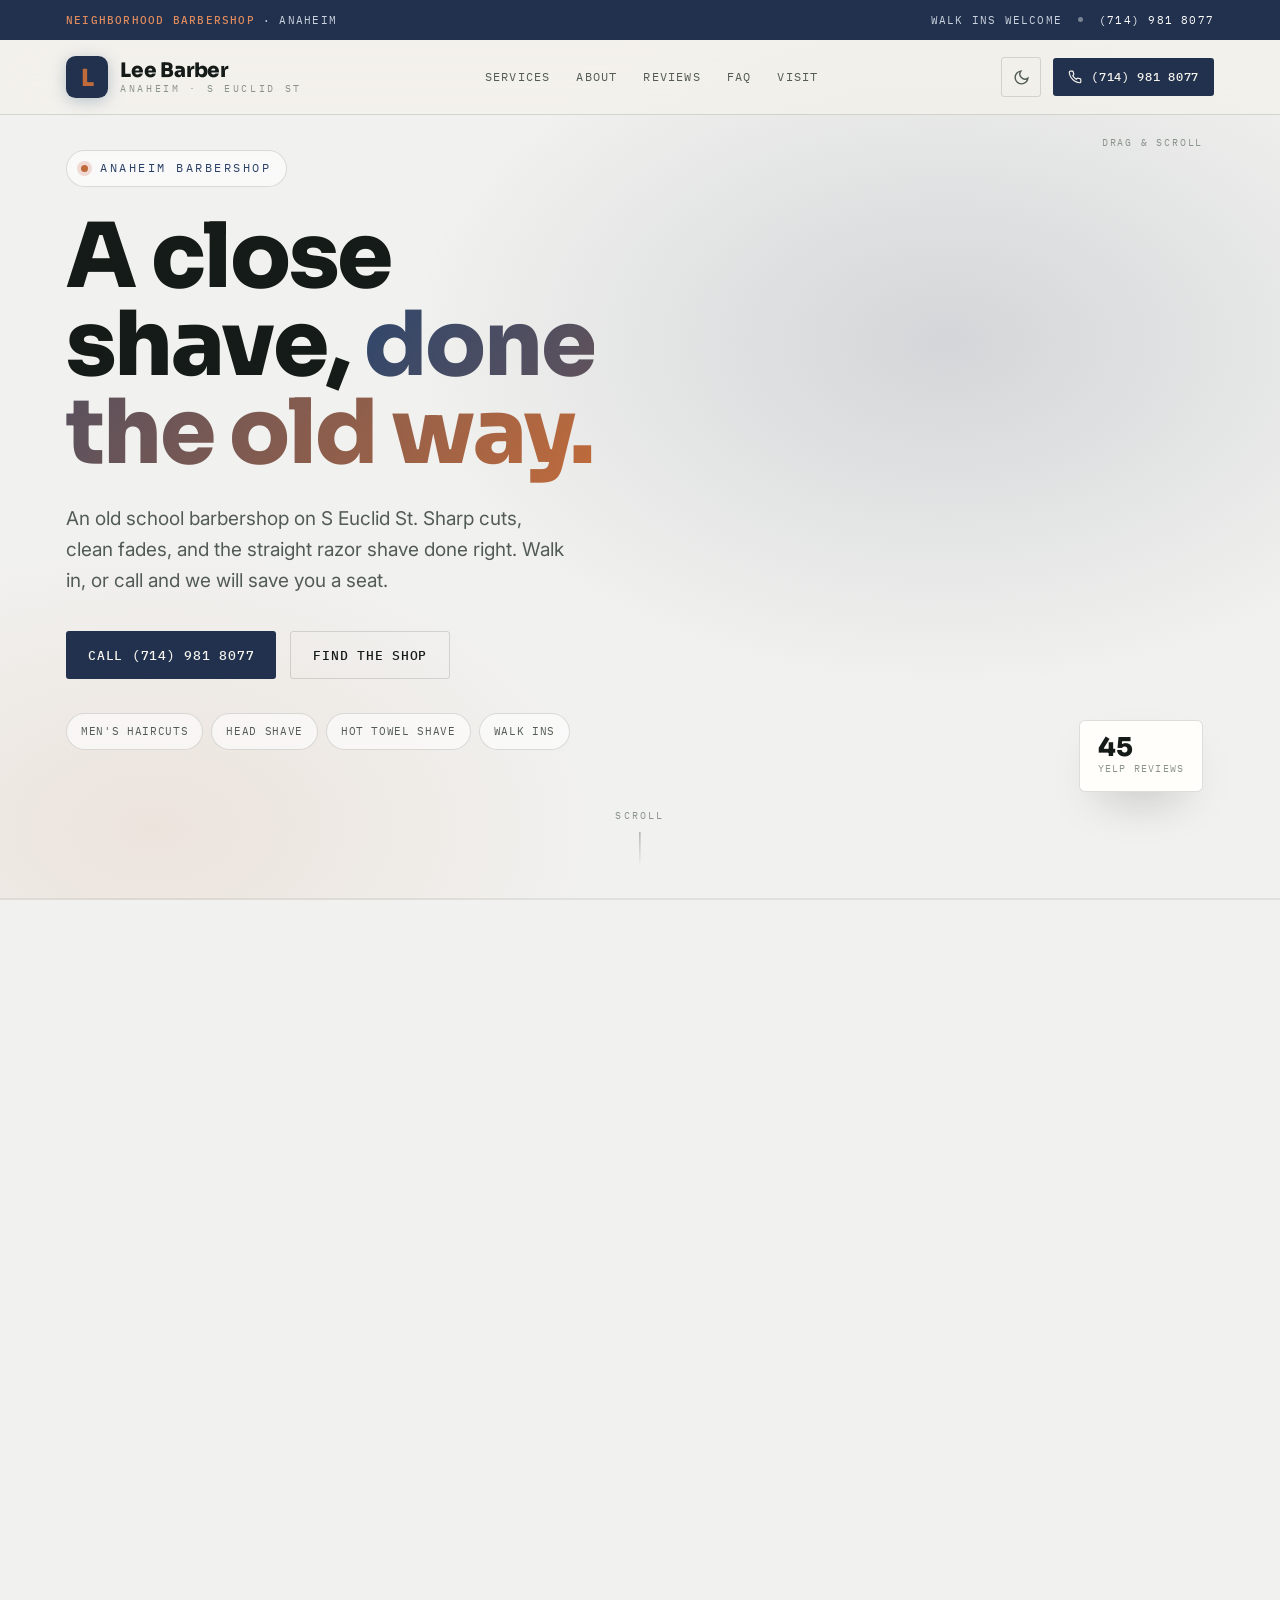
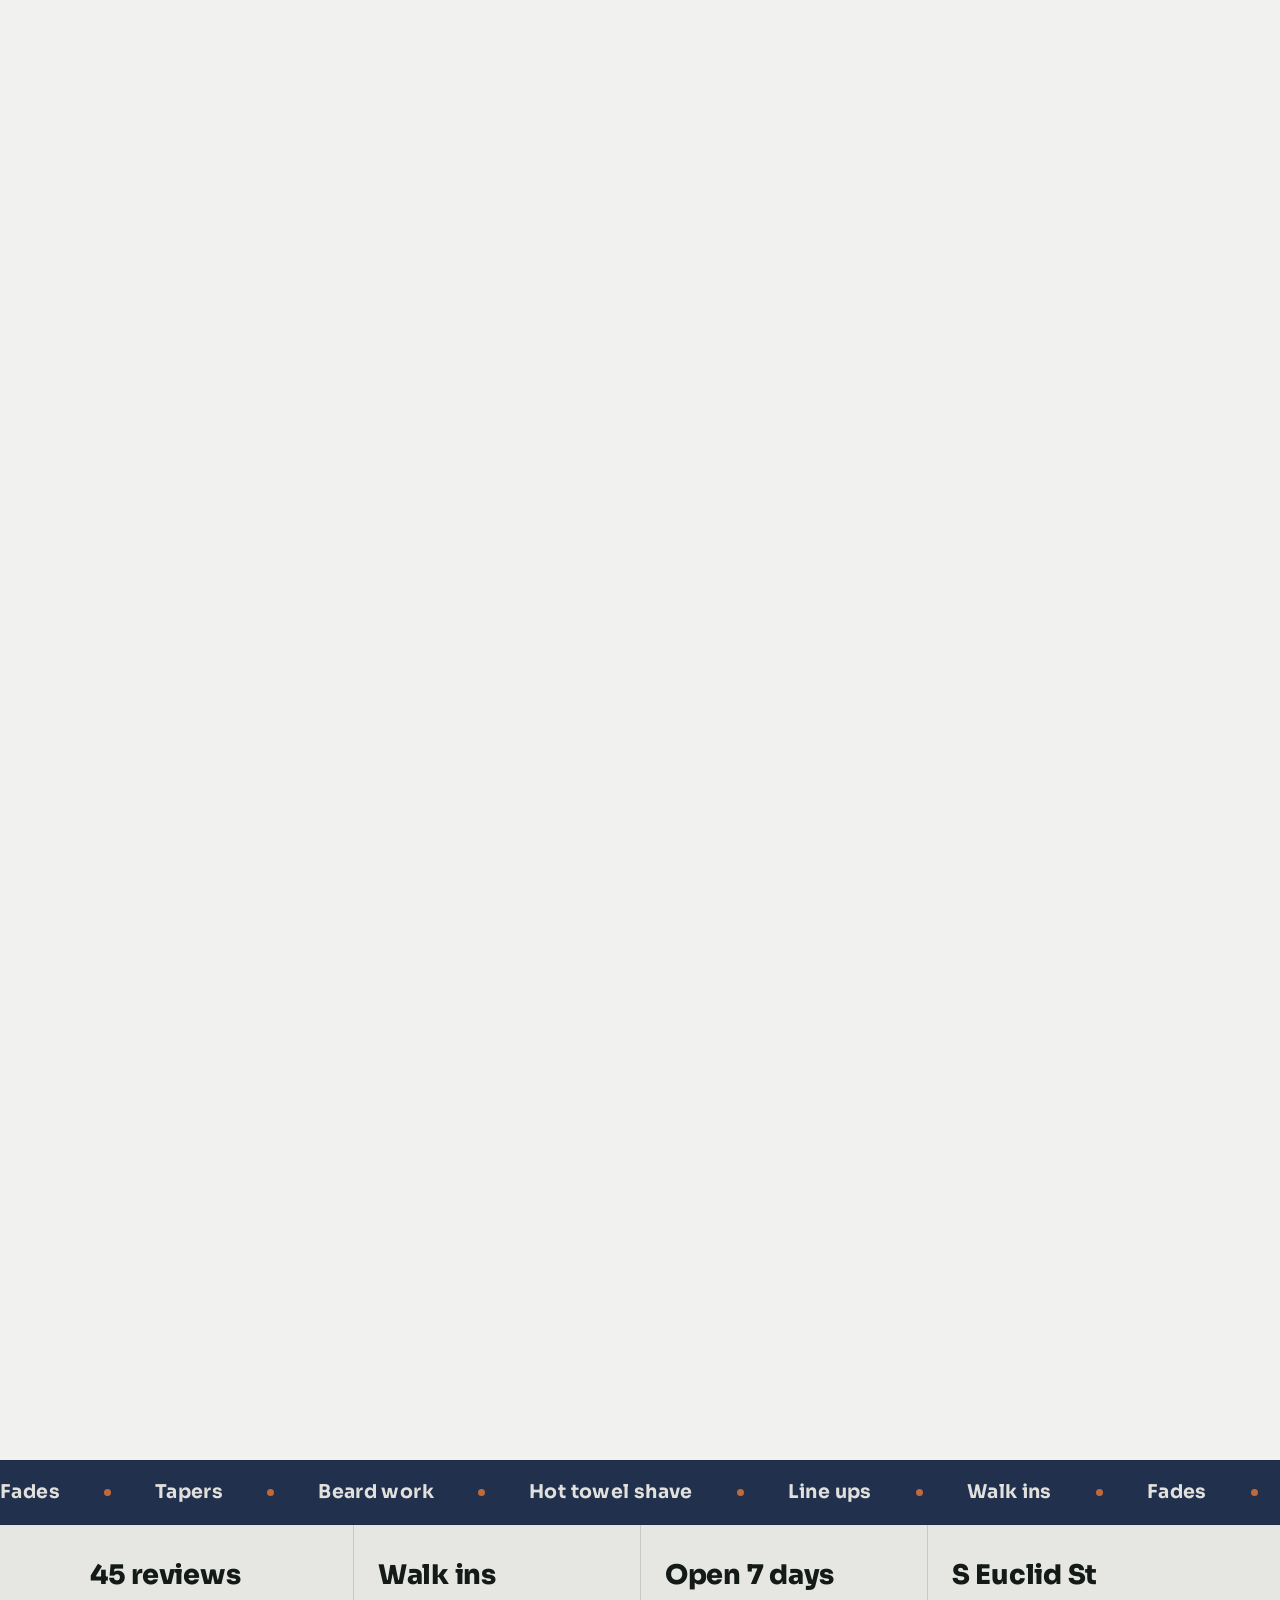
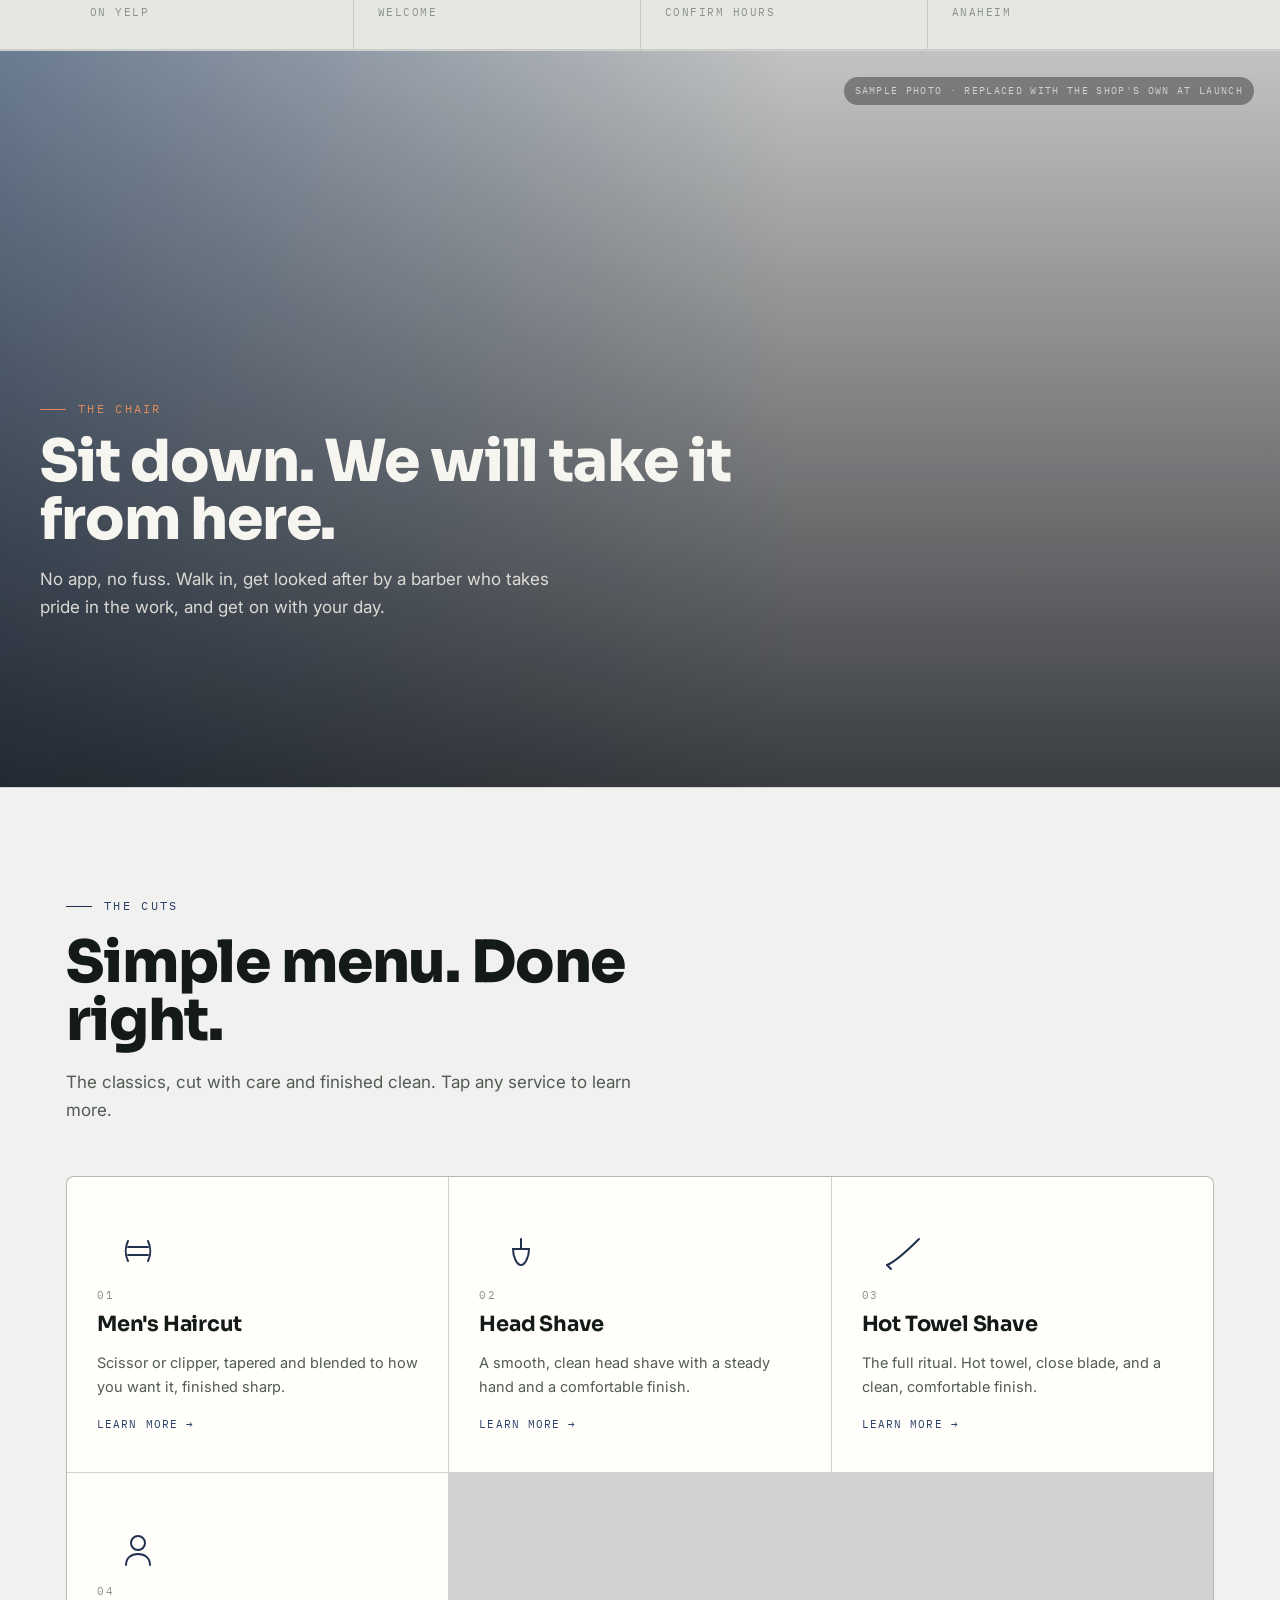
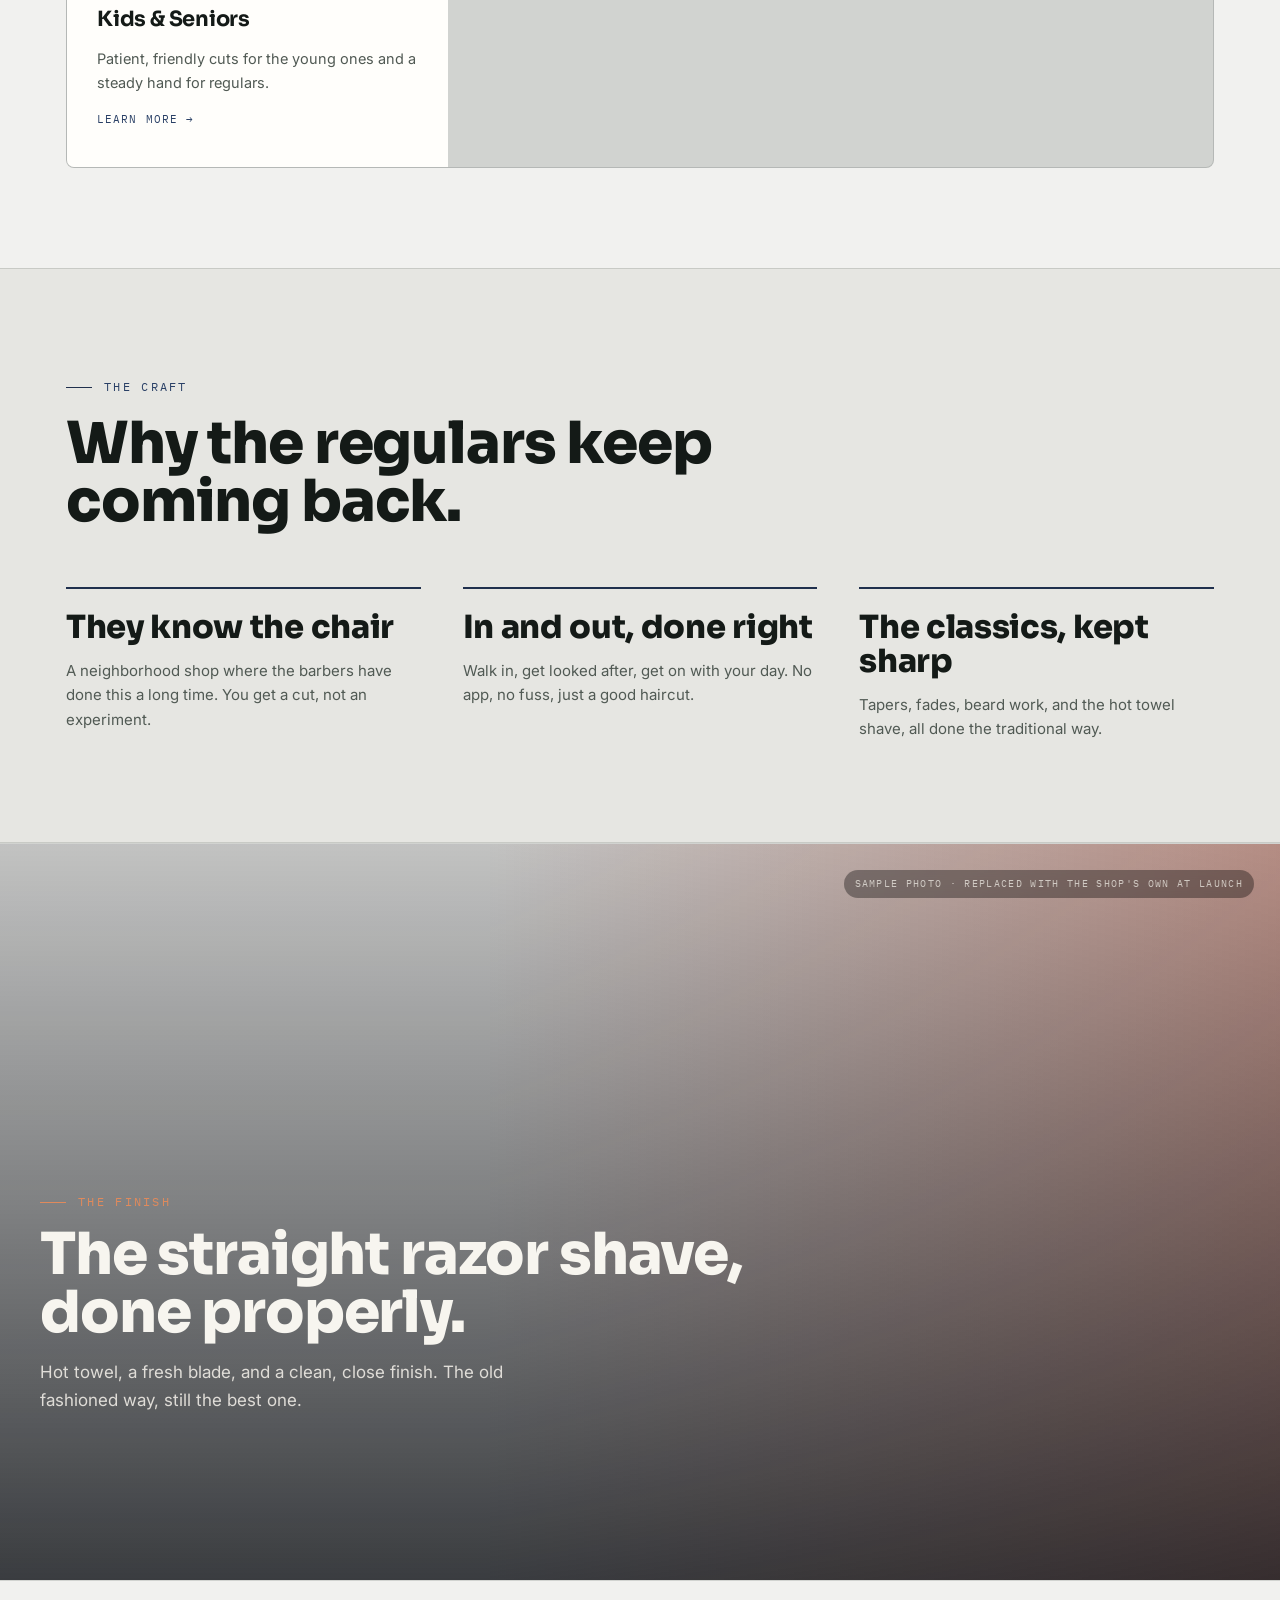
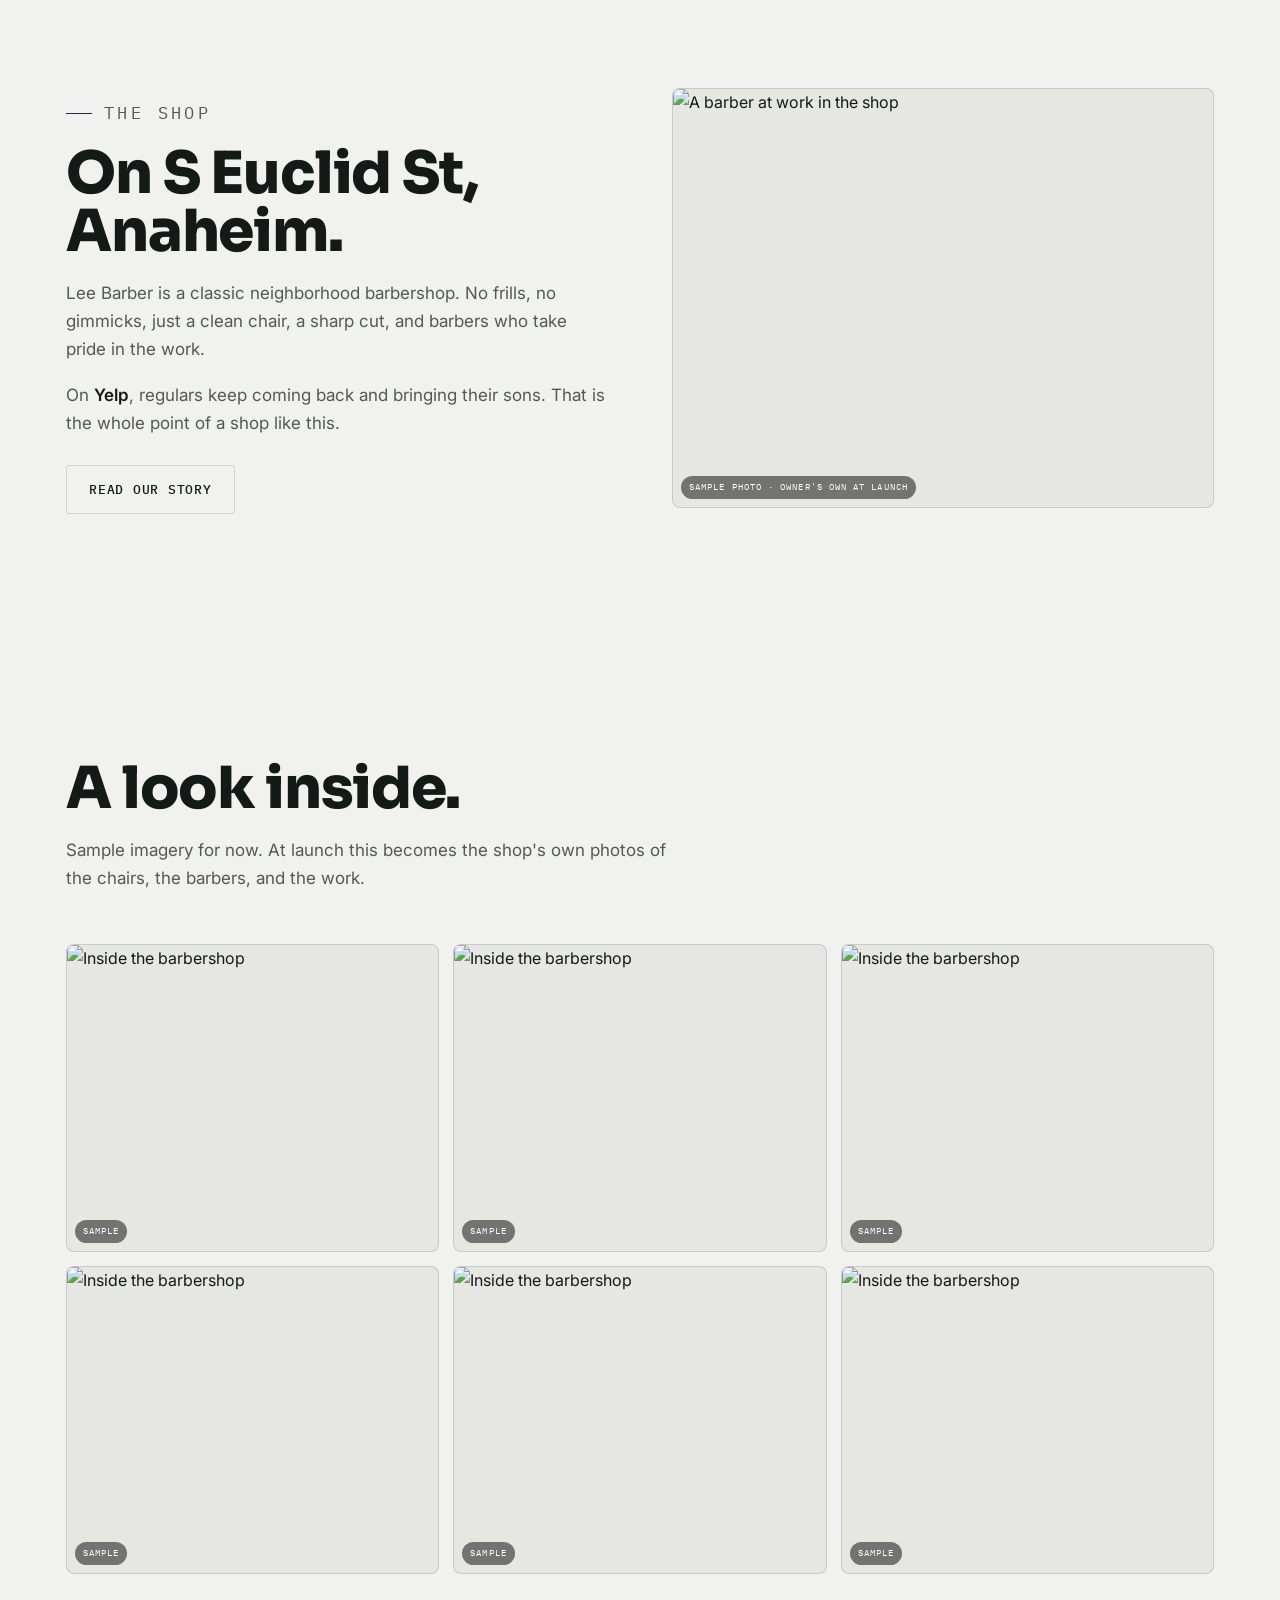
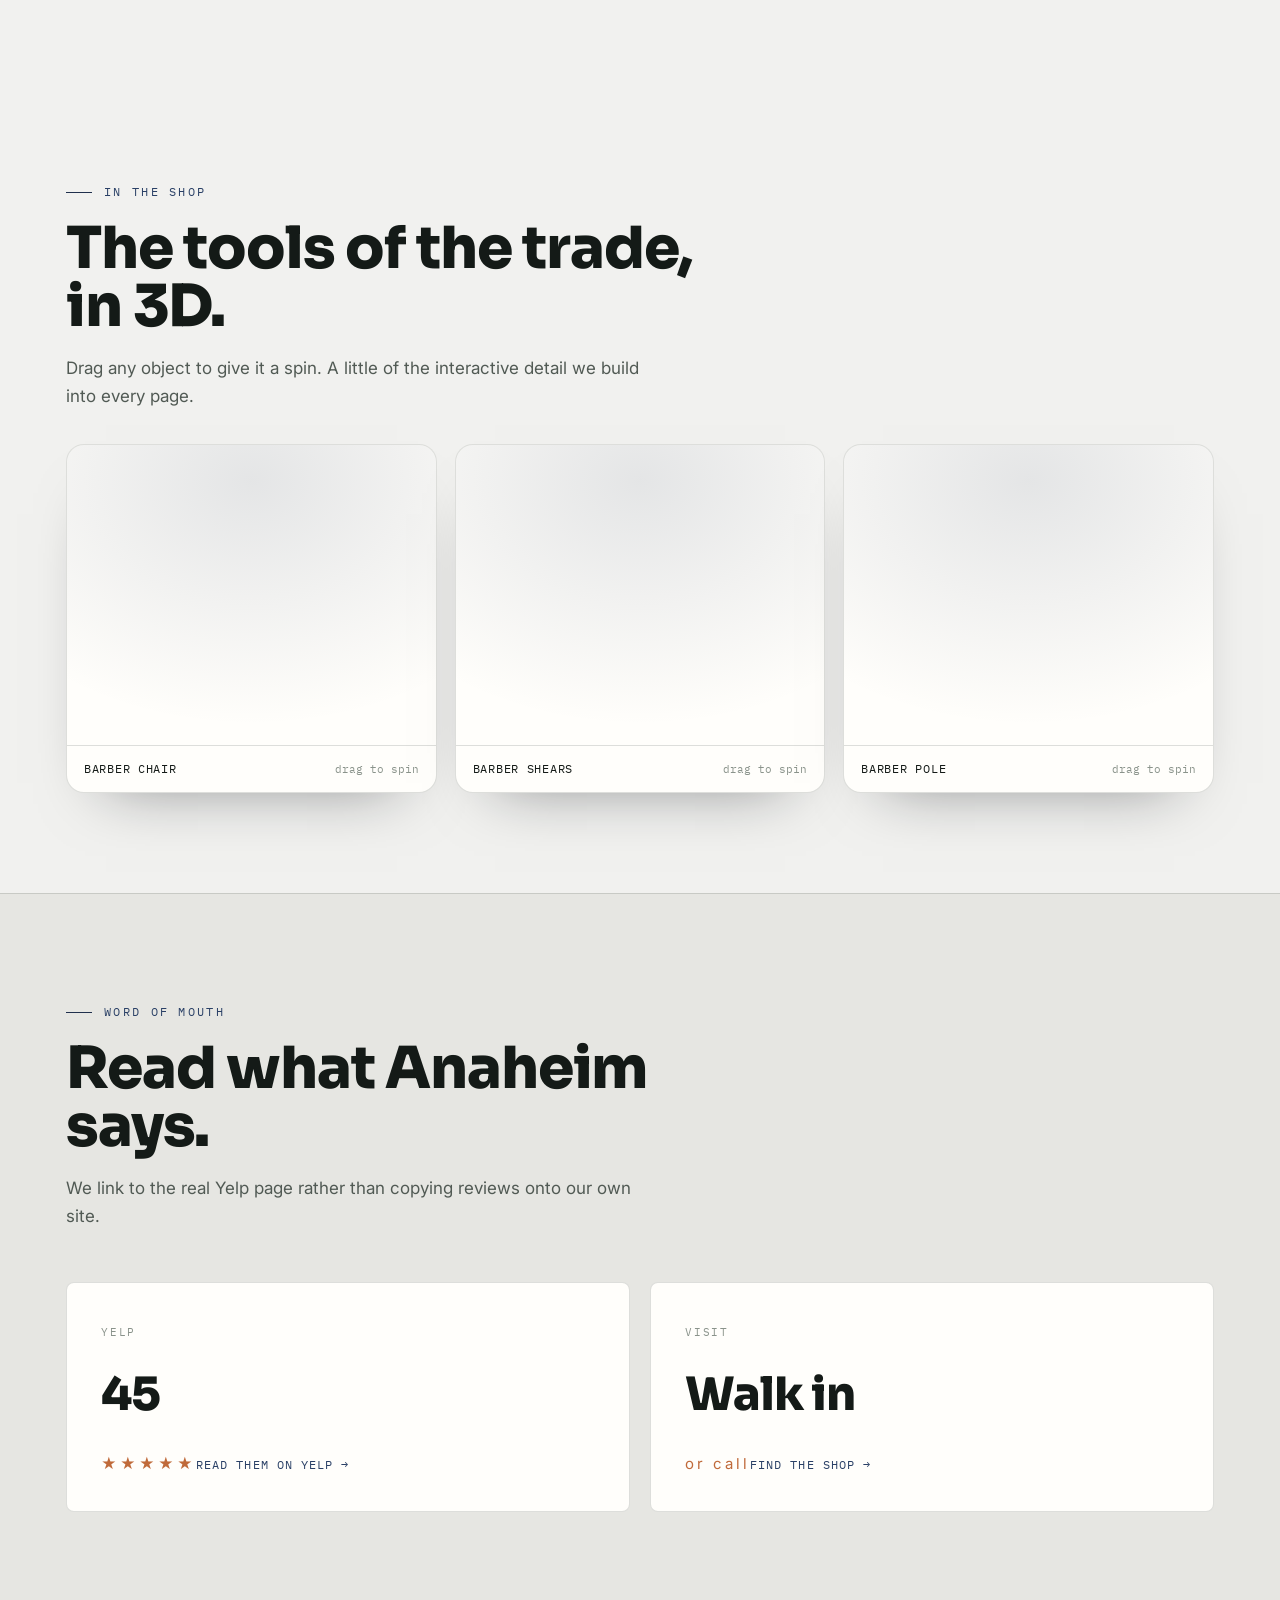
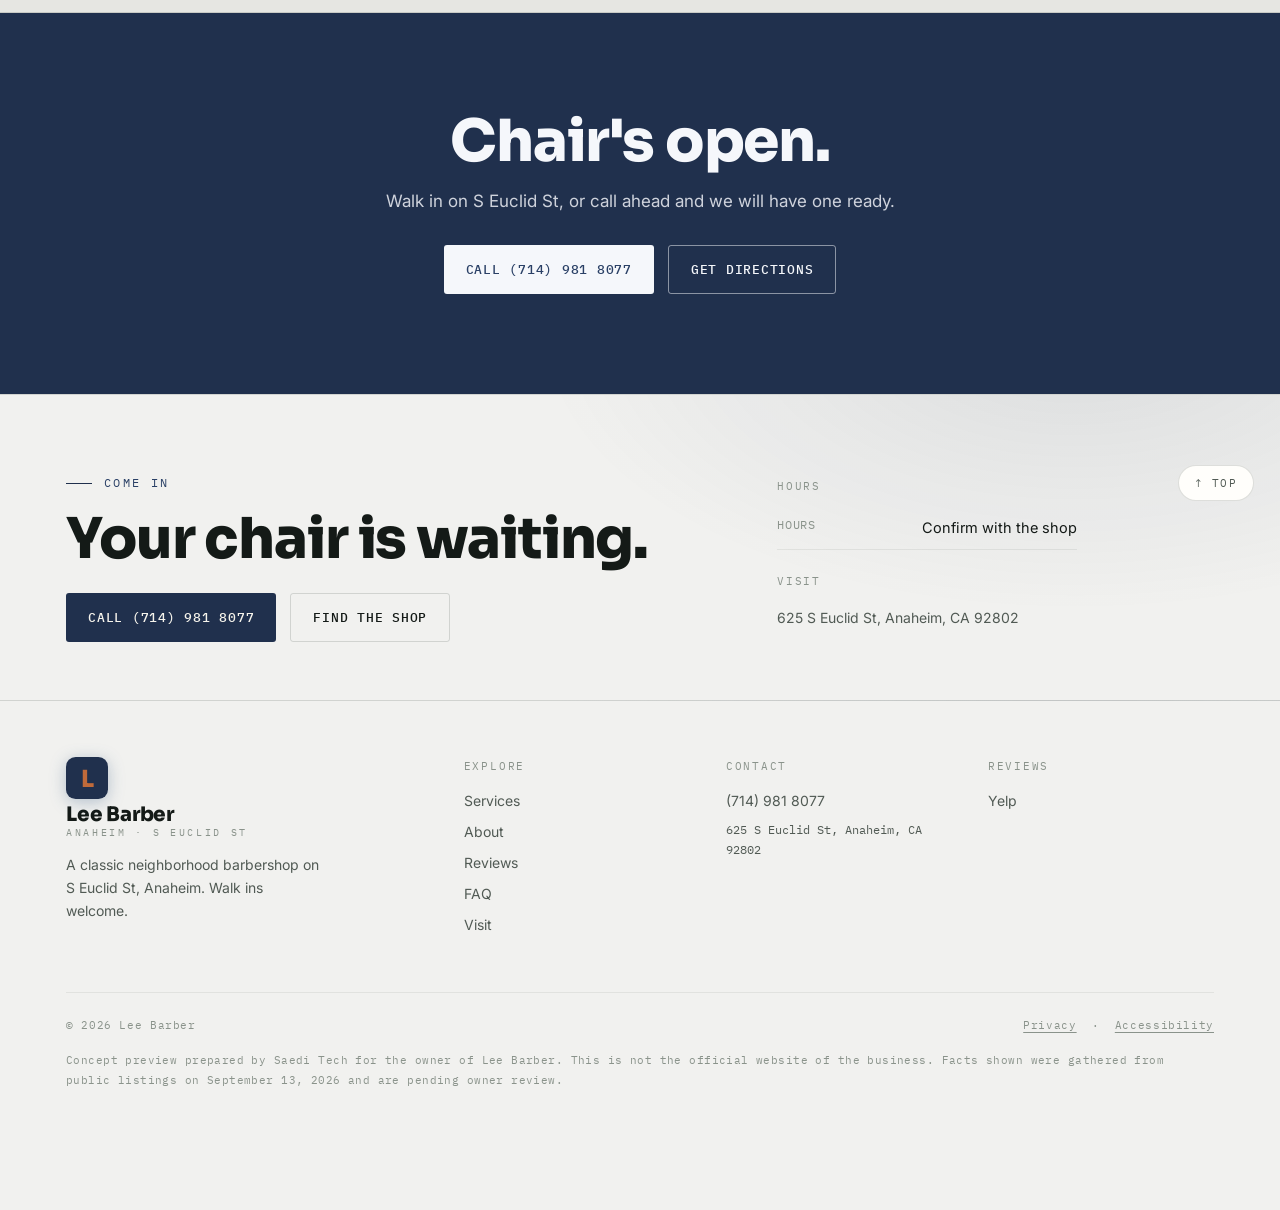
==== index.html @ e685b166 "Lee Barber concept preview (razor hero + 3D showcase) Co-Authored-By: Claude Opus 4.8 <noreply@anthr" ====
<!doctype html>
<html lang="en">
<head>
<meta charset="utf-8" />
<meta name="viewport" content="width=device-width, initial-scale=1" />
<meta name="robots" content="noindex, nofollow" />
<title>Lee Barber · Anaheim Barbershop</title>
<meta name="description" content="Lee Barber on S Euclid St, Anaheim. Men's cuts, clean fades, and straight razor shaves. Walk in or call (714) 981 8077." />
<meta property="og:title" content="Lee Barber · Anaheim Barbershop" /><meta property="og:type" content="website" />
<link rel="icon" href="data:image/svg+xml,%3Csvg xmlns='http://www.w3.org/2000/svg' viewBox='0 0 32 32'%3E%3Ccircle cx='16' cy='16' r='15' fill='%239e2b25'/%3E%3Crect x='13' y='6' width='6' height='20' rx='3' fill='%23f3ede1'/%3E%3Cpath d='M13 9l6 4M13 15l6 4M13 21l6 4' stroke='%23a9812f' stroke-width='2'/%3E%3C/svg%3E">
<link rel="preconnect" href="https://fonts.googleapis.com"><link rel="preconnect" href="https://fonts.gstatic.com" crossorigin>
<link href="https://fonts.googleapis.com/css2?family=Sora:wght@600;700;800&family=Inter:wght@400;500;600&family=IBM+Plex+Mono:wght@400;500&display=swap" rel="stylesheet">
<link rel="stylesheet" href="assets/site.css">
<script type="importmap">{ "imports": { "three": "https://unpkg.com/three@0.160.0/build/three.module.js", "three/": "https://unpkg.com/three@0.160.0/" } }</script>

</head>
<body>
<a class="skip" href="#main">Skip to content</a>
<header class="sitehead" id="sitehead"><div class="topbar"><div class="wrap tbin"><span class="tb-l"><b>Neighborhood barbershop</b> · Anaheim</span><span class="tb-r"><span>Walk ins welcome</span><span class="dot2"></span><a href="tel:+17149818077">(714) 981 8077</a></span></div></div>
<nav class="top" aria-label="Main">
  <div class="wrap navin">
    <a class="logo" href="index.html" aria-label="Lee Barber, home"><svg class="emblem" viewBox="0 0 48 48" aria-hidden="true"><rect width="48" height="48" rx="11" fill="var(--indigo)"/><text x="24" y="34" font-size="27" text-anchor="middle" fill="var(--shu)" font-family="Sora,sans-serif" font-weight="800">L</text></svg><span class="wm"><span class="n">Lee Barber</span><span class="s">Anaheim · S Euclid St</span></span></a>
    <div class="navlinks"><a href="services.html">Services</a><a href="about.html">About</a><a href="reviews.html">Reviews</a><a href="faq.html">FAQ</a><a href="visit.html">Visit</a></div>
    <div class="navright">
      <button class="tgl" id="themeTgl" aria-label="Switch between day and night theme" aria-pressed="false"><svg id="icMoon" viewBox="0 0 24 24" fill="none" stroke="currentColor" stroke-width="2" stroke-linecap="round"><path d="M21 12.8A9 9 0 1 1 11.2 3a7 7 0 0 0 9.8 9.8z"/></svg><svg id="icSun" viewBox="0 0 24 24" fill="none" stroke="currentColor" stroke-width="2" stroke-linecap="round" style="display:none"><circle cx="12" cy="12" r="4"/><path d="M12 2v2M12 20v2M4.9 4.9l1.4 1.4M17.7 17.7l1.4 1.4M2 12h2M20 12h2M4.9 19.1l1.4-1.4M17.7 6.3l1.4-1.4"/></svg></button>
      <a class="btn btn-fill btn-sm" href="tel:+17149818077"><svg width="14" height="14" viewBox="0 0 24 24" fill="none" stroke="currentColor" stroke-width="2" stroke-linecap="round" aria-hidden="true"><path d="M22 16.9v3a2 2 0 0 1-2.2 2 19.8 19.8 0 0 1-8.6-3 19.5 19.5 0 0 1-6-6 19.8 19.8 0 0 1-3-8.7A2 2 0 0 1 4.1 2h3a2 2 0 0 1 2 1.7c.13 1 .36 1.9.7 2.8a2 2 0 0 1-.45 2.1L8.1 9.9a16 16 0 0 0 6 6l1.3-1.3a2 2 0 0 1 2.1-.45c.9.34 1.8.57 2.8.7A2 2 0 0 1 22 16.9z"/></svg><span class="lbl">(714) 981 8077</span></a>
      <button class="burger" id="burger" aria-label="Open menu"><svg viewBox="0 0 24 24" fill="none" stroke="currentColor" stroke-width="2" stroke-linecap="round"><path d="M3 6h18M3 12h18M3 18h18"/></svg></button>
    </div>
  </div>
</nav>
</header>
<div class="mmenu" id="mmenu" aria-label="Menu">
  <button class="mclose" id="mclose" aria-label="Close menu">✕</button>
  <a href="services.html">Services</a><a href="about.html">About</a><a href="reviews.html">Reviews</a><a href="faq.html">FAQ</a><a href="visit.html">Visit</a><a href="tel:+17149818077">Call the shop</a>
</div>
<header class="hero scroll3d" id="top">
  <div class="sticky">
    <div class="hero-bg" aria-hidden="true"></div>
    <canvas id="gl" aria-hidden="true"></canvas>
    <div class="hero-fb" aria-hidden="true"></div>
    <div class="wrap herogrid">
      <div class="hero-copy" id="stageA">
        <span class="tag"><span class="dot"></span> Anaheim Barbershop</span>
        <h1>A close shave, <span class="in">done the old way.</span></h1>
        <p class="lede">An old school barbershop on S Euclid St. Sharp cuts, clean fades, and the straight razor shave done right. Walk in, or call and we will save you a seat.</p>
        <div class="cta"><a class="btn btn-fill" href="tel:+17149818077">Call (714) 981 8077</a><a class="btn btn-line" href="visit.html">Find the shop</a></div>
        <div class="chips" aria-label="What we do"><span class="chip">Men's haircuts</span><span class="chip">Head shave</span><span class="chip">Hot towel shave</span><span class="chip">Walk ins</span></div>
      </div>
      <div class="callouts" id="stageB" aria-hidden="true">
        <h3>The chair, start to finish.</h3>
        <div class="callout"><span class="cn">01</span><span class="cx"><b>Consult</b><span>We talk about what you want first.</span></span></div>
        <div class="callout"><span class="cn">02</span><span class="cx"><b>Cut</b><span>Scissor or clipper, blended clean.</span></span></div>
        <div class="callout"><span class="cn">03</span><span class="cx"><b>Line up</b><span>Edges and beard shaped sharp.</span></span></div>
        <div class="callout"><span class="cn">04</span><span class="cx"><b>Finish</b><span>Hot towel, and out the door looking right.</span></span></div>
      </div>
    </div>
    <div class="badge3d" id="badge3d"><div><div class="rt">45</div><div class="rl">Yelp reviews</div></div></div>
    <span class="grab" aria-hidden="true">Drag &amp; scroll</span>
    <div class="cue" aria-hidden="true">Scroll<span class="bar"></span></div>
    <div class="hprog" aria-hidden="true"><i id="hprog"></i></div>
  </div>
</header>
<div class="marquee" aria-hidden="true"><div class="mrow"><span>Fades<span class="d"></span>Tapers<span class="d"></span>Beard work<span class="d"></span>Hot towel shave<span class="d"></span>Line ups<span class="d"></span>Walk ins<span class="d"></span></span><span>Fades<span class="d"></span>Tapers<span class="d"></span>Beard work<span class="d"></span>Hot towel shave<span class="d"></span>Line ups<span class="d"></span>Walk ins<span class="d"></span></span></div></div>
<div class="strip" role="region" aria-label="Shop facts">
  <div class="wrap stripin">
    <div class="stat"><a href="https://www.yelp.com/biz/lee-barber-anaheim" target="_blank" rel="noopener"><div class="v">45 reviews</div><div class="l">on Yelp</div></a></div>
    <div class="stat"><div class="v">Walk ins</div><div class="l">welcome</div></div>
    <div class="stat"><div class="v">Open 7 days</div><div class="l">confirm hours</div></div>
    <div class="stat"><div class="v">S Euclid St</div><div class="l">Anaheim</div></div>
  </div>
</div>
<main id="main">
<section class="photoband" aria-label="The chair">
  <div class="pbimg" data-parallax="0.12" style="background-image:url('https://images.unsplash.com/photo-1593702295094-aea22597af65?w=1800&q=74&auto=format&fit=crop')"></div>
  <span class="sampletag">Sample photo · replaced with the shop's own at launch</span>
  <div class="wrap pbin"><p class="pbk up">The chair</p><h2 class="up">Sit down. We will take it from here.</h2><p class="up">No app, no fuss. Walk in, get looked after by a barber who takes pride in the work, and get on with your day.</p></div>
</section>
<section id="services">
  <div class="wrap">
    <p class="kick up">The Cuts</p>
    <h2 class="up">Simple menu. Done right.</h2>
    <p class="sub up">The classics, cut with care and finished clean. Tap any service to learn more.</p>
    <div class="svcgrid">
      <a class="svc up" href="services.html#haircut"><span class="no">01</span><svg class="ic" viewBox="0 0 48 48" fill="none" stroke="currentColor" stroke-width="2" stroke-linecap="round" aria-hidden="true"><path d="M14 10c-3 6-3 14 0 20M34 10c3 6 3 14 0 20"/><path d="M14 16h20M14 24h20"/></svg><h3>Men's Haircut</h3><p>Scissor or clipper, tapered and blended to how you want it, finished sharp.</p><span class="more">Learn more →</span></a><a class="svc up" href="services.html#headshave"><span class="no">02</span><svg class="ic" viewBox="0 0 48 48" fill="none" stroke="currentColor" stroke-width="2" stroke-linecap="round" aria-hidden="true"><path d="M24 8v10M16 18h16c0 8-4 16-8 16s-8-8-8-16z"/></svg><h3>Head Shave</h3><p>A smooth, clean head shave with a steady hand and a comfortable finish.</p><span class="more">Learn more →</span></a><a class="svc up" href="services.html#shave"><span class="no">03</span><svg class="ic" viewBox="0 0 48 48" fill="none" stroke="currentColor" stroke-width="2" stroke-linecap="round" aria-hidden="true"><path d="M8 34c10-4 22-16 32-26"/><path d="M8 34l4 4"/></svg><h3>Hot Towel Shave</h3><p>The full ritual. Hot towel, close blade, and a clean, comfortable finish.</p><span class="more">Learn more →</span></a><a class="svc up" href="services.html#kids"><span class="no">04</span><svg class="ic" viewBox="0 0 48 48" fill="none" stroke="currentColor" stroke-width="2" stroke-linecap="round" aria-hidden="true"><circle cx="24" cy="16" r="7"/><path d="M12 38c0-7 5-11 12-11s12 4 12 11"/></svg><h3>Kids &amp; Seniors</h3><p>Patient, friendly cuts for the young ones and a steady hand for regulars.</p><span class="more">Learn more →</span></a>
    </div>
  </div>
</section>
<section id="why">
  <div class="wrap">
    <p class="kick up">The Craft</p>
    <h2 class="up">Why the regulars keep coming back.</h2>
    <div class="whygrid">
      <div class="why up"><div class="big">They know the chair</div><p>A neighborhood shop where the barbers have done this a long time. You get a cut, not an experiment.</p></div>
      <div class="why up"><div class="big">In and out, done right</div><p>Walk in, get looked after, get on with your day. No app, no fuss, just a good haircut.</p></div>
      <div class="why up"><div class="big">The classics, kept sharp</div><p>Tapers, fades, beard work, and the hot towel shave, all done the traditional way.</p></div>
    </div>
  </div>
</section>
<section class="photoband right" aria-label="Hot towel">
  <div class="pbimg" data-parallax="0.12" style="background-image:url('https://images.unsplash.com/photo-1678356164573-9a534fe43958?w=1800&q=74&auto=format&fit=crop')"></div>
  <span class="sampletag">Sample photo · replaced with the shop's own at launch</span>
  <div class="wrap pbin"><p class="pbk up">The finish</p><h2 class="up">The straight razor shave, done properly.</h2><p class="up">Hot towel, a fresh blade, and a clean, close finish. The old fashioned way, still the best one.</p></div>
</section>
<section id="about">
  <div class="wrap abgrid">
    <div class="abcopy"><p class="kick up">The Shop</p><h2 class="up">On S Euclid St, Anaheim.</h2><p class="up">Lee Barber is a classic neighborhood barbershop. No frills, no gimmicks, just a clean chair, a sharp cut, and barbers who take pride in the work.</p><p class="up">On <strong>Yelp</strong>, regulars keep coming back and bringing their sons. That is the whole point of a shop like this.</p><p class="up"><a class="btn btn-line" href="about.html" style="margin-top:10px">Read our story</a></p></div>
    <div class="imgfill up" role="img" aria-label="Inside the barbershop"><img src="https://images.unsplash.com/photo-1672642150228-3fcd5826ec26?w=1100&q=74&auto=format&fit=crop" alt="A barber at work in the shop" loading="lazy"><span class="stamp">Sample photo · owner's own at launch</span></div>
  </div>
</section>
<section id="gallery">
  <div class="wrap">
    <p class="kick up">The shop</p>
    <h2 class="up">A look inside.</h2>
    <p class="sub up">Sample imagery for now. At launch this becomes the shop's own photos of the chairs, the barbers, and the work.</p>
    <div class="gal2"><div class="imgfill up"><img src="https://images.unsplash.com/photo-1605497788044-5a32c7078486?w=800&q=74&auto=format&fit=crop" alt="Inside the barbershop" loading="lazy"><span class="stamp">Sample</span></div><div class="imgfill up"><img src="https://images.unsplash.com/photo-1599351431202-1e0f0137899a?w=800&q=74&auto=format&fit=crop" alt="Inside the barbershop" loading="lazy"><span class="stamp">Sample</span></div><div class="imgfill up"><img src="https://images.unsplash.com/photo-1598524374912-6b0b0bab43dd?w=800&q=74&auto=format&fit=crop" alt="Inside the barbershop" loading="lazy"><span class="stamp">Sample</span></div><div class="imgfill up"><img src="https://images.unsplash.com/photo-1635273051937-a0ddef9573b6?w=800&q=74&auto=format&fit=crop" alt="Inside the barbershop" loading="lazy"><span class="stamp">Sample</span></div><div class="imgfill up"><img src="https://images.unsplash.com/photo-1589985494639-69e60c82cab2?w=800&q=74&auto=format&fit=crop" alt="Inside the barbershop" loading="lazy"><span class="stamp">Sample</span></div><div class="imgfill up"><img src="https://images.unsplash.com/photo-1647140655214-e4a2d914971f?w=800&q=74&auto=format&fit=crop" alt="Inside the barbershop" loading="lazy"><span class="stamp">Sample</span></div></div>
  </div>
</section>
<section id="explore3d" class="show3d">
  <div class="wrap">
    <p class="kick up">In the shop</p>
    <h2 class="up">The tools of the trade, in 3D.</h2>
    <p class="sub up">Drag any object to give it a spin. A little of the interactive detail we build into every page.</p>
    <div class="o3grid"><figure class="o3 up"><canvas class="obj3d" data-obj="chair" data-accent="20304d" aria-label="Interactive 3D Barber chair"></canvas><figcaption>Barber chair<span class="drag">drag to spin</span></figcaption></figure><figure class="o3 up"><canvas class="obj3d" data-obj="scissors" aria-label="Interactive 3D Barber shears"></canvas><figcaption>Barber shears<span class="drag">drag to spin</span></figcaption></figure><figure class="o3 up"><canvas class="obj3d" data-obj="pole" aria-label="Interactive 3D Barber pole"></canvas><figcaption>Barber pole<span class="drag">drag to spin</span></figcaption></figure></div>
  </div>
</section>
<section id="reviews" class="band">
  <div class="wrap">
    <p class="kick up">Word of Mouth</p>
    <h2 class="up">Read what Anaheim says.</h2>
    <p class="sub up">We link to the real Yelp page rather than copying reviews onto our own site.</p>
    <div class="revgrid">
      <a class="rev up" href="https://www.yelp.com/biz/lee-barber-anaheim" target="_blank" rel="noopener"><span class="plat">Yelp</span><div class="score">45</div><span class="stars" aria-hidden="true">★★★★★</span><span class="go">Read them on Yelp →</span></a>
      <a class="rev up" href="visit.html"><span class="plat">Visit</span><div class="score">Walk in</div><span class="stars" aria-hidden="true">or call</span><span class="go">Find the shop →</span></a>
    </div>
  </div>
</section>
<section class="ctaband"><div class="wrap"><h2 class="up">Chair's open.</h2><p class="up">Walk in on S Euclid St, or call ahead and we will have one ready.</p><div class="cta up"><a class="btn btn-fill" href="tel:+17149818077">Call (714) 981 8077</a><a class="btn btn-line" href="visit.html">Get directions</a></div></div></section>
</main><script type="module" src="assets/hero3d.js"></script><script type="module" src="assets/objects3d.js"></script><footer>
  <button class="backtop" id="backtop" aria-label="Back to top">↑ Top</button>
  <div class="foot-hero"><div class="wrap"><div class="foot-top">
    <div class="foot-cta"><p class="kick">Come in</p><h2>Your chair is waiting.</h2><div class="cta"><a class="btn btn-fill" href="tel:+17149818077">Call (714) 981 8077</a><a class="btn btn-line" href="visit.html">Find the shop</a></div></div>
    <div class="foot-hours"><p class="ft">Hours</p><div class="hrow"><span>Hours</span><span>Confirm with the shop</span></div><p class="ft" style="margin-top:22px">Visit</p><p class="addr">625 S Euclid St, Anaheim, CA 92802</p></div>
  </div></div></div>
  <div class="wrap foot-main">
    <div class="fgrid">
      <div class="fbrand"><a class="logo" href="index.html" aria-label="Lee Barber, home"><svg class="emblem" viewBox="0 0 48 48" aria-hidden="true"><rect width="48" height="48" rx="11" fill="var(--indigo)"/><text x="24" y="34" font-size="27" text-anchor="middle" fill="var(--shu)" font-family="Sora,sans-serif" font-weight="800">L</text></svg><span class="wm"><span class="n">Lee Barber</span><span class="s">Anaheim · S Euclid St</span></span></a><p>A classic neighborhood barbershop on S Euclid St, Anaheim. Walk ins welcome.</p></div>
      <div class="fcol"><p class="ft">Explore</p><a href="services.html">Services</a><a href="about.html">About</a><a href="reviews.html">Reviews</a><a href="faq.html">FAQ</a><a href="visit.html">Visit</a></div>
      <div class="fcol"><p class="ft">Contact</p><a href="tel:+17149818077">(714) 981 8077</a><p class="mono" style="font-size:12px">625 S Euclid St, Anaheim, CA 92802</p></div>
      <div class="fcol"><p class="ft">Reviews</p><a href="https://www.yelp.com/biz/lee-barber-anaheim" target="_blank" rel="noopener">Yelp</a></div>
    </div>
    <div class="legal"><span>© 2026 Lee Barber</span><span><a href="privacy.html">Privacy</a> &nbsp;·&nbsp; <a href="accessibility.html">Accessibility</a></span></div>
    <p class="preview-note">Concept preview prepared by Saedi Tech for the owner of Lee Barber. This is not the official website of the business. Facts shown were gathered from public listings on September 13, 2026 and are pending owner review.</p>
  </div>
</footer>
<div class="callbar" role="navigation" aria-label="Quick actions">
  <a class="c1" href="tel:+17149818077"><svg width="14" height="14" viewBox="0 0 24 24" fill="none" stroke="currentColor" stroke-width="2" stroke-linecap="round" aria-hidden="true"><path d="M22 16.9v3a2 2 0 0 1-2.2 2 19.8 19.8 0 0 1-8.6-3 19.5 19.5 0 0 1-6-6 19.8 19.8 0 0 1-3-8.7A2 2 0 0 1 4.1 2h3a2 2 0 0 1 2 1.7c.13 1 .36 1.9.7 2.8a2 2 0 0 1-.45 2.1L8.1 9.9a16 16 0 0 0 6 6l1.3-1.3a2 2 0 0 1 2.1-.45c.9.34 1.8.57 2.8.7A2 2 0 0 1 22 16.9z"/></svg>Call the shop</a>
  <a class="c2" href="visit.html">Directions</a>
</div>
<script src="assets/app.js" defer></script>
</body>
</html>
---- assets/site.css ----
/* Lee Barber — shared design system (Saedi Tech concept preview) */
:root{
  --bg:#f1f1ef; --bg2:#e6e6e2; --card:#fffefb; --card2:#f2f2ee;
  --line:rgba(20,30,26,.14); --line2:rgba(20,30,26,.07);
  --text:#141a17; --muted:#515a54; --faint:#8a938b;
  --indigo:#20304d; --indigo-2:#2d456b; --indigo-tx:#2a4066; --indigo-soft:rgba(32,48,77,.1);
  --shu:#c06a3a; --shu-tx:#a4552a; --gold:#c06a3a;
  --nav-bg:rgba(244,241,234,.72); --chip-bg:rgba(255,255,255,.6); --btn-tx:#f6f4ec;
  --hero-a:rgba(32,48,77,.14); --hero-b:rgba(192,106,58,.1); --grain:.035;
  --map-filter:saturate(.9) contrast(1.02); --ease:cubic-bezier(.16,1,.3,1);
}
:root[data-theme="night"]{
  --bg:#0c0f16; --bg2:#10141d; --card:#131824; --card2:#101521;
  --line:rgba(225,235,228,.12); --line2:rgba(225,235,228,.06);
  --text:#e9f0eb; --muted:#a4b0a8; --faint:#6e7a72;
  --indigo:#5c7bb0; --indigo-2:#6f8ec0; --indigo-tx:#86a1cf; --indigo-soft:rgba(92,123,176,.14);
  --shu:#d98a5c; --shu-tx:#e39d72; --gold:#d98a5c;
  --nav-bg:rgba(8,11,16,.66); --chip-bg:rgba(16,21,29,.5); --btn-tx:#0b1310;
  --hero-a:rgba(92,123,176,.2); --hero-b:rgba(217,138,92,.14); --grain:.06;
  --map-filter:grayscale(1) invert(.92) contrast(.9) hue-rotate(180deg);
}
*{margin:0;padding:0;box-sizing:border-box}
html{scroll-behavior:smooth}
@media (prefers-reduced-motion:reduce){html{scroll-behavior:auto}}
body{background:var(--bg);color:var(--text);font-family:'Inter',system-ui,sans-serif;font-size:16px;line-height:1.65;-webkit-font-smoothing:antialiased;transition:background .5s,color .5s;overflow-x:hidden}
::selection{background:var(--indigo);color:var(--btn-tx)}
img,svg{max-width:100%}a{color:inherit}
.jp{font-family:'Noto Sans JP','Inter',sans-serif}
.mono{font-family:'IBM Plex Mono',monospace}
.wrap{max-width:1200px;margin:0 auto;padding:0 26px}
.narrow{max-width:900px}
.skip{position:absolute;left:-9999px;top:0;background:var(--indigo);color:var(--btn-tx);padding:10px 18px;z-index:200;font-weight:600}
.skip:focus{left:12px;top:12px}
:focus-visible{outline:2px solid var(--indigo);outline-offset:3px;border-radius:2px}
body::after{content:"";position:fixed;inset:0;z-index:300;pointer-events:none;opacity:var(--grain);mix-blend-mode:overlay;background-image:url("data:image/svg+xml,%3Csvg xmlns='http://www.w3.org/2000/svg' width='120' height='120'%3E%3Cfilter id='n'%3E%3CfeTurbulence type='fractalNoise' baseFrequency='.85' numOctaves='2'/%3E%3C/filter%3E%3Crect width='100%25' height='100%25' filter='url(%23n)'/%3E%3C/svg%3E")}

/* logo */
.logo{display:flex;align-items:center;gap:12px;text-decoration:none}
.logo .emblem{width:42px;height:42px;flex:none;filter:drop-shadow(0 3px 8px rgba(23,63,115,.28))}
.logo .wm{display:flex;flex-direction:column;line-height:1}
.logo .wm .n{font-family:'Sora',sans-serif;font-weight:800;font-size:20px;letter-spacing:-.01em;color:var(--text)}
.logo .wm .s{font-family:'IBM Plex Mono',monospace;font-size:9.5px;letter-spacing:.28em;text-transform:uppercase;color:var(--faint);margin-top:3px}
.logo .wm .s b{color:var(--shu-tx);font-weight:500}

/* header (top bar + nav) */
.sitehead{position:fixed;top:0;left:0;right:0;z-index:100}
.topbar{background:var(--indigo);color:#eaf0f8;height:40px;overflow:hidden;transition:height .35s var(--ease),opacity .3s}
.topbar .tbin{display:flex;align-items:center;justify-content:space-between;height:40px;font-family:'IBM Plex Mono',monospace;font-size:11px;letter-spacing:.11em;text-transform:uppercase}
.topbar .tb-l{color:rgba(234,240,248,.85)}.topbar .tb-l b{color:#e08a5c;font-weight:500}
.topbar .tb-r{display:flex;align-items:center;gap:16px;color:rgba(234,240,248,.85)}
.topbar .tb-r a{color:#fff;text-decoration:none}.topbar .tb-r a:hover{color:#e08a5c}
.topbar .dot2{width:5px;height:5px;border-radius:50%;background:rgba(255,255,255,.4)}
nav.top{position:relative;background:var(--nav-bg);backdrop-filter:blur(18px) saturate(1.4);-webkit-backdrop-filter:blur(18px) saturate(1.4);border-bottom:1px solid var(--line);transition:box-shadow .35s,background .35s}
.sitehead.scrolled .topbar{height:0;opacity:0}
.sitehead.scrolled nav.top{box-shadow:0 12px 34px -18px rgba(8,11,16,.5)}
.navin{display:flex;align-items:center;justify-content:space-between;height:74px;gap:18px}
@media (max-width:768px){.topbar{display:none}}
.navlinks{display:flex;gap:26px;align-items:center}
.navlinks a{font-family:'IBM Plex Mono',monospace;font-size:12px;letter-spacing:.1em;text-transform:uppercase;text-decoration:none;color:var(--muted);transition:color .25s;position:relative}
.navlinks a[aria-current="page"]{color:var(--text)}
.navlinks a::after{content:"";position:absolute;left:0;bottom:-6px;width:0;height:1.5px;background:var(--shu);transition:width .3s var(--ease)}
.navlinks a:hover::after,.navlinks a[aria-current="page"]::after{width:100%}
.navlinks a:hover{color:var(--text)}
.navright{display:flex;align-items:center;gap:12px}
.btn{display:inline-flex;align-items:center;justify-content:center;gap:9px;font-family:'IBM Plex Mono',monospace;font-size:12.5px;letter-spacing:.06em;text-transform:uppercase;font-weight:500;padding:13px 22px;border-radius:3px;text-decoration:none;border:none;cursor:pointer;transition:transform .35s var(--ease),box-shadow .35s,background .35s,color .35s}
.btn-fill{background:var(--indigo);color:var(--btn-tx)}
.btn-fill:hover{transform:translateY(-2px);box-shadow:0 14px 38px -12px var(--indigo)}
.btn-line{background:transparent;color:var(--text);border:1px solid var(--line)}
.btn-line:hover{border-color:var(--indigo);color:var(--indigo-tx)}
.btn-sm{padding:10px 15px;font-size:11.5px}
.tgl,.burger{width:40px;height:40px;border-radius:3px;border:1px solid var(--line);background:transparent;color:var(--muted);display:grid;place-items:center;cursor:pointer;transition:color .3s,border-color .3s}
.tgl:hover,.burger:hover{color:var(--indigo-tx);border-color:var(--indigo)}
.tgl svg{width:17px;height:17px}.burger{display:none}.burger svg{width:20px;height:20px}
@media (max-width:940px){.navlinks{display:none}.burger{display:grid}}
@media (max-width:560px){.logo .wm .s{display:none}.navright .btn span.lbl{display:none}}
/* mobile menu */
.mmenu{position:fixed;inset:0;z-index:150;background:var(--bg);transform:translateY(-100%);visibility:hidden;opacity:0;transition:transform .45s var(--ease),opacity .35s,visibility .35s;display:flex;flex-direction:column;padding:96px 26px 40px;overflow-y:auto}
.mmenu.open{transform:none;visibility:visible;opacity:1}
.mmenu a{font-family:'Sora',sans-serif;font-weight:700;font-size:30px;text-decoration:none;color:var(--text);padding:16px 0;border-bottom:1px solid var(--line)}
.mmenu a:hover{color:var(--indigo-tx)}
.mclose{position:absolute;top:22px;right:22px;width:40px;height:40px;border:1px solid var(--line);border-radius:3px;background:transparent;color:var(--text);cursor:pointer;font-size:20px}

/* generic hero for home */
header.hero{position:relative;min-height:100svh;overflow:hidden}
.sticky{position:relative;min-height:100svh;overflow:hidden;display:flex;align-items:center;padding:90px 0 44px}
/* scroll-driven exploded 3D hero */
header.hero.scroll3d{height:340vh;min-height:0}
header.hero.scroll3d .sticky{position:sticky;top:0;height:100svh;min-height:0;padding:0}
.callouts{position:absolute;z-index:2;top:50%;left:26px;transform:translateY(-50%);max-width:360px;opacity:0;pointer-events:none;will-change:opacity}
.callouts h3{font-family:'Sora',sans-serif;font-weight:800;font-size:clamp(26px,3.2vw,40px);letter-spacing:-.02em;line-height:1.02;margin-bottom:18px}
.callout{display:flex;gap:14px;align-items:flex-start;padding:12px 0;border-top:1px solid var(--line)}
.callout .cn{font-family:'IBM Plex Mono',monospace;font-size:11px;color:var(--shu-tx);letter-spacing:.1em;padding-top:3px;min-width:24px}
.callout .cx b{font-family:'Sora',sans-serif;font-weight:700;font-size:16px;display:block;margin-bottom:2px}
.callout .cx span{font-size:13px;color:var(--muted)}
.hprog{position:absolute;left:0;right:0;bottom:0;height:2px;background:var(--line2);z-index:5}
.hprog i{display:block;height:100%;width:0;background:linear-gradient(90deg,var(--indigo),var(--shu))}
@media (max-width:940px){header.hero.scroll3d{height:280vh}header.hero.scroll3d .sticky{align-items:flex-start}.hero-copy{padding-top:100px}.callouts{left:26px;right:26px;max-width:none;top:40%}}
@media (prefers-reduced-motion:reduce){header.hero.scroll3d{height:auto;min-height:100svh}header.hero.scroll3d .sticky{position:relative}.callouts{display:none}.hprog{display:none}}
.hero-bg{position:absolute;inset:0;z-index:0;background:radial-gradient(60% 55% at 74% 38%,var(--hero-a),transparent 70%),radial-gradient(50% 45% at 12% 92%,var(--hero-b),transparent 70%),var(--bg)}
#gl{position:absolute;inset:0;z-index:1;width:100%;height:100%;display:block;touch-action:pan-y;cursor:grab}#gl:active{cursor:grabbing}
.hero-fb{position:absolute;z-index:1;right:6%;top:50%;transform:translateY(-50%);width:min(42vw,460px);aspect-ratio:1;border-radius:50%;background:radial-gradient(circle at 40% 35%,#2b3a52,#0c1119 70%);box-shadow:0 40px 120px -30px rgba(23,63,115,.6);display:none}
.herogrid{position:relative;z-index:2;width:100%}
.hero-copy{max-width:600px}
.tag{display:inline-flex;align-items:center;gap:12px;font-family:'IBM Plex Mono',monospace;font-size:11.5px;letter-spacing:.22em;text-transform:uppercase;color:var(--indigo-tx);margin-bottom:26px;padding:8px 14px;border:1px solid var(--line);border-radius:40px;background:var(--chip-bg);backdrop-filter:blur(6px)}
.tag .dot{width:7px;height:7px;border-radius:50%;background:var(--shu);box-shadow:0 0 0 4px rgba(201,75,46,.18)}
h1{font-family:'Sora',sans-serif;font-weight:800;font-size:clamp(46px,7vw,92px);line-height:.98;letter-spacing:-.025em;color:var(--text)}
h1 .in{background:linear-gradient(120deg,var(--indigo-2),var(--shu));-webkit-background-clip:text;background-clip:text;color:transparent}
.hero p.lede{font-size:clamp(16px,1.5vw,19px);color:var(--muted);max-width:500px;margin:26px 0 34px}
.cta{display:flex;gap:14px;flex-wrap:wrap}
.chips{display:flex;gap:8px;flex-wrap:wrap;margin-top:34px}
.chip{font-family:'IBM Plex Mono',monospace;font-size:11px;letter-spacing:.06em;text-transform:uppercase;color:var(--muted);border:1px solid var(--line);background:var(--chip-bg);border-radius:40px;padding:8px 14px;backdrop-filter:blur(6px)}
.badge3d{position:absolute;right:6%;bottom:12%;z-index:3;background:var(--card);border:1px solid var(--line);border-radius:6px;padding:14px 18px;box-shadow:0 20px 50px -24px rgba(18,22,28,.4);display:flex;align-items:center;gap:14px}
.badge3d .rt{font-family:'Sora',sans-serif;font-weight:800;font-size:26px;line-height:1}
.badge3d .rl{font-family:'IBM Plex Mono',monospace;font-size:10px;letter-spacing:.12em;text-transform:uppercase;color:var(--faint)}
.badge3d .star{color:var(--shu)}
.grab{position:absolute;z-index:4;right:6%;top:15%;display:flex;align-items:center;gap:8px;font-family:'IBM Plex Mono',monospace;font-size:10px;letter-spacing:.18em;text-transform:uppercase;color:var(--faint)}
.cue{position:absolute;bottom:34px;left:50%;transform:translateX(-50%);z-index:4;display:flex;flex-direction:column;align-items:center;gap:8px;color:var(--faint);font-family:'IBM Plex Mono',monospace;font-size:10px;letter-spacing:.22em;text-transform:uppercase}
.cue .bar{width:1px;height:34px;background:linear-gradient(var(--faint),transparent);animation:drop 2.4s var(--ease) infinite}
@keyframes drop{0%{transform:scaleY(0);transform-origin:top}45%{transform:scaleY(1);transform-origin:top}55%{transform:scaleY(1);transform-origin:bottom}100%{transform:scaleY(0);transform-origin:bottom}}
@media (prefers-reduced-motion:reduce){.cue .bar{animation:none}.grab{display:none}}
@media (max-width:940px){.hero-copy{max-width:none}.badge3d{right:auto;left:26px;bottom:8%}.grab{top:9%;right:26px}}

/* subpage banner */
.page-hero{position:relative;padding:150px 0 60px;min-height:62vh;display:flex;align-items:center;border-bottom:1px solid var(--line);background:radial-gradient(60% 90% at 88% 10%,var(--indigo-soft),transparent 70%),var(--bg);overflow:hidden}
.page-hero .wrap{position:relative;z-index:2;width:100%}
.subcanvas{position:absolute;right:-4%;top:0;bottom:0;width:52%;z-index:1;display:block;touch-action:pan-y;cursor:grab}
.subcanvas:active{cursor:grabbing}
.subgrab{position:absolute;right:6%;bottom:26px;z-index:3;display:flex;align-items:center;gap:8px;font-family:'IBM Plex Mono',monospace;font-size:10px;letter-spacing:.18em;text-transform:uppercase;color:var(--faint)}
.crumb{font-family:'IBM Plex Mono',monospace;font-size:11.5px;letter-spacing:.14em;text-transform:uppercase;color:var(--faint);margin-bottom:16px}
.crumb a{color:var(--indigo-tx);text-decoration:none}
.page-hero h1.ph{font-family:'Sora',sans-serif;font-weight:800;font-size:clamp(38px,5.6vw,72px);line-height:1;letter-spacing:-.02em;max-width:620px}
.page-hero p.pl{color:var(--muted);max-width:540px;margin-top:18px;font-size:17px}
@media (max-width:820px){.subcanvas{opacity:.42;width:74%;right:-10%}.page-hero{min-height:auto}}

/* marquee */
.marquee{overflow:hidden;border-top:1px solid var(--line);border-bottom:1px solid var(--line);background:var(--indigo);padding:16px 0}
.mrow{display:flex;gap:44px;white-space:nowrap;width:max-content;animation:slide 32s linear infinite;font-family:'Sora',sans-serif;font-weight:700;font-size:19px;letter-spacing:.02em;color:rgba(247,244,236,.9);align-items:center}
.mrow span{display:inline-flex;align-items:center;gap:44px}
.mrow .d{width:7px;height:7px;border-radius:50%;background:var(--shu)}
@keyframes slide{to{transform:translateX(-50%)}}
@media (prefers-reduced-motion:reduce){.mrow{animation:none}}

/* strip */
.strip{border-bottom:1px solid var(--line);background:var(--bg2)}
.stripin{display:grid;grid-template-columns:repeat(4,1fr)}
.stat{padding:28px 24px;border-left:1px solid var(--line)}.stat:first-child{border-left:none}.stat a{text-decoration:none}
.stat .v{font-family:'Sora',sans-serif;font-weight:800;font-size:27px;letter-spacing:-.01em}
.stat .v .star{color:var(--shu)}
.stat .l{font-family:'IBM Plex Mono',monospace;font-size:10.5px;letter-spacing:.14em;text-transform:uppercase;color:var(--faint);margin-top:6px}
.stat a:hover .v{color:var(--indigo-tx)}
@media (max-width:820px){.stripin{grid-template-columns:1fr 1fr}.stat:nth-child(3){border-left:none}.stat{padding:22px 20px}.stat .v{font-size:22px}}

section{padding:100px 0;scroll-margin-top:74px;position:relative}
.kick{font-family:'IBM Plex Mono',monospace;font-size:11.5px;letter-spacing:.2em;text-transform:uppercase;color:var(--indigo-tx);display:inline-flex;align-items:center;gap:12px;margin-bottom:18px}
.kick::before{content:"";width:26px;height:1px;background:var(--indigo)}
.kick .jp{color:var(--shu-tx);letter-spacing:.1em}
h2{font-family:'Sora',sans-serif;font-weight:800;font-size:clamp(32px,4.6vw,58px);line-height:1.0;letter-spacing:-.02em;max-width:680px}
h3.blk{font-family:'Sora',sans-serif;font-weight:700;font-size:24px;letter-spacing:-.01em}
.sub{color:var(--muted);max-width:600px;margin-top:18px;font-size:17px}

/* services grid */
.svcgrid{display:grid;grid-template-columns:repeat(3,1fr);gap:1px;background:var(--line);border:1px solid var(--line);border-radius:8px;overflow:hidden;margin-top:52px}
.svc{background:var(--card);padding:34px 30px 36px;position:relative;transition:background .4s;text-decoration:none;color:inherit;display:block}
.svc:hover{background:var(--card2)}
.svc .no{font-family:'IBM Plex Mono',monospace;font-size:10.5px;letter-spacing:.16em;color:var(--faint)}
.svc .ic{width:48px;height:48px;margin:20px 0;color:var(--indigo);transition:transform .5s var(--ease)}
.svc:hover .ic{transform:translateY(-4px) scale(1.06)}
.svc h3{font-family:'Sora',sans-serif;font-weight:700;font-size:21px;letter-spacing:-.01em;margin-bottom:10px}
.svc p{font-size:14.5px;color:var(--muted)}
.svc .more{font-family:'IBM Plex Mono',monospace;font-size:11px;letter-spacing:.1em;text-transform:uppercase;color:var(--indigo-tx);margin-top:16px;display:inline-block}
@media (max-width:920px){.svcgrid{grid-template-columns:1fr 1fr}}
@media (max-width:600px){.svcgrid{grid-template-columns:1fr}}

/* two-col feature (why) */
#why,.band{background:var(--bg2);border-top:1px solid var(--line);border-bottom:1px solid var(--line)}
.whygrid{display:grid;grid-template-columns:repeat(3,1fr);gap:42px;margin-top:56px}
.why .big{font-family:'Sora',sans-serif;font-weight:800;font-size:clamp(24px,2.6vw,32px);line-height:1.06;letter-spacing:-.01em;border-top:2px solid var(--indigo);padding-top:22px}
.why .big .jpb{display:block;font-family:'Noto Sans JP',sans-serif;font-weight:700;font-size:15px;color:var(--shu-tx);letter-spacing:.3em;margin-bottom:10px}
.why p{color:var(--muted);margin-top:14px;font-size:15px}
@media (max-width:820px){.whygrid{grid-template-columns:1fr;gap:32px}}

/* about + prose */
.abgrid{display:grid;grid-template-columns:1fr 1fr;gap:64px;align-items:center}
.abcopy p{color:var(--muted);margin-top:18px;font-size:17px}.abcopy p strong{color:var(--text);font-weight:600}
.prose{max-width:760px}
.prose p{color:var(--muted);font-size:17px;margin-top:20px}
.prose h2{margin-top:48px}
.prose h3{font-family:'Sora',sans-serif;font-weight:700;font-size:22px;margin-top:34px}
.prose ul{margin:18px 0 0 0;list-style:none;display:grid;gap:12px}
.prose ul li{position:relative;padding-left:26px;color:var(--muted)}
.prose ul li::before{content:"";position:absolute;left:0;top:9px;width:8px;height:8px;border-radius:1px;background:var(--shu)}
.photo-slot{border:1px dashed var(--line);border-radius:8px;background:var(--card);aspect-ratio:4/3.1;display:grid;place-items:center;text-align:center;padding:30px;position:relative;overflow:hidden}
.photo-slot.tall{aspect-ratio:1/1}
.photo-slot::before{content:"";position:absolute;inset:0;background:radial-gradient(circle at 70% 20%,var(--indigo-soft),transparent 60%)}
.photo-slot .ph-ic{width:56px;height:56px;color:var(--faint);margin:0 auto 14px;position:relative}
.photo-slot .t{font-family:'IBM Plex Mono',monospace;font-size:11px;letter-spacing:.14em;text-transform:uppercase;color:var(--faint);max-width:300px;line-height:1.8;position:relative}
@media (max-width:920px){.abgrid{grid-template-columns:1fr;gap:36px}}

/* gallery grid of reserved slots */
.gal{display:grid;grid-template-columns:repeat(3,1fr);gap:16px;margin-top:52px}
.gal .photo-slot{aspect-ratio:4/3.4}
@media (max-width:820px){.gal{grid-template-columns:1fr 1fr}}
@media (max-width:520px){.gal{grid-template-columns:1fr}}

/* ===== photographic bands (licensed placeholder imagery) ===== */
.photoband{position:relative;min-height:82vh;display:flex;align-items:flex-end;overflow:hidden;border-top:1px solid var(--line);border-bottom:1px solid var(--line)}
.photoband .pbimg{position:absolute;inset:-12% 0;z-index:0;background-size:cover;background-position:center;will-change:transform}
.photoband::after{content:"";position:absolute;inset:0;z-index:1;background:linear-gradient(180deg,rgba(6,9,14,.2),rgba(6,9,14,.78)),linear-gradient(90deg,rgba(23,63,115,.5),transparent 62%)}
.photoband.right::after{background:linear-gradient(180deg,rgba(6,9,14,.2),rgba(6,9,14,.78)),linear-gradient(270deg,rgba(201,75,46,.4),transparent 62%)}
.photoband .pbin{position:relative;z-index:2;width:100%;padding:60px 0 66px;color:#f4f1ea}
.photoband .pbk{font-family:'IBM Plex Mono',monospace;font-size:11.5px;letter-spacing:.2em;text-transform:uppercase;color:#e08a5c;margin-bottom:14px;display:inline-flex;align-items:center;gap:12px}
.photoband .pbk::before{content:"";width:26px;height:1px;background:#e08a5c}
.photoband h2{color:#f7f5ef;max-width:760px}
.photoband p{color:rgba(244,241,234,.86);max-width:520px;margin-top:16px;font-size:17px}
.photoband .sampletag{position:absolute;top:26px;right:26px;z-index:2;font-family:'IBM Plex Mono',monospace;font-size:9.5px;letter-spacing:.14em;text-transform:uppercase;color:rgba(244,241,234,.72);background:rgba(0,0,0,.35);padding:6px 11px;border-radius:20px;backdrop-filter:blur(4px)}
@media (max-width:820px){.photoband{min-height:72vh}}

/* real image fills (about, gallery) */
.imgfill{border-radius:8px;overflow:hidden;position:relative;background:var(--bg2);border:1px solid var(--line)}
.imgfill img{width:100%;height:100%;object-fit:cover;display:block;transition:transform 1.2s var(--ease)}
.imgfill:hover img{transform:scale(1.05)}
.imgfill .stamp{position:absolute;bottom:8px;left:8px;font-family:'IBM Plex Mono',monospace;font-size:9px;letter-spacing:.12em;text-transform:uppercase;color:#fff;background:rgba(0,0,0,.5);padding:4px 8px;border-radius:20px;backdrop-filter:blur(3px)}
.abgrid .imgfill{aspect-ratio:4/3.1}
.gal2{display:grid;grid-template-columns:repeat(3,1fr);gap:14px;margin-top:52px}
.gal2 .imgfill{aspect-ratio:4/3.3}
.gal2 .imgfill.wide{grid-column:span 2;aspect-ratio:auto}
@media (max-width:820px){.gal2{grid-template-columns:1fr 1fr}}
@media (max-width:520px){.gal2{grid-template-columns:1fr}.gal2 .imgfill.wide{grid-column:span 1}}

/* mobile hero: clean stacked layout, 3D in its own frame (no overlap) */
@media (max-width:940px){
  header.hero.scroll3d{height:auto;min-height:auto}
  header.hero.scroll3d .sticky{position:relative;height:auto;min-height:auto;display:flex;flex-direction:column;padding:104px 0 46px;align-items:stretch}
  .hero .herogrid{order:1}
  .hero-copy{padding-top:0!important}
  #gl{position:relative;inset:auto;order:2;width:100%;height:50vh;margin-top:28px;border:1px solid var(--line);border-radius:14px;background:linear-gradient(180deg,var(--card2),var(--bg2))}
  .hero .hero-bg{display:none}
  .hero .badge3d,.hero .callouts,.hero .hprog,.hero .cue{display:none}
  .hero .grab{position:static;order:3;align-self:center;margin-top:14px;background:transparent;border:none;padding:0;color:var(--faint)}
  .hero .chip{background:var(--card);border-color:var(--line);color:var(--text)}
  .hero .tag{background:var(--card)}
}

/* reviews */
.revgrid{display:grid;grid-template-columns:1fr 1fr;gap:20px;margin-top:52px}
.rev{background:var(--card);border:1px solid var(--line);border-radius:8px;padding:34px;text-decoration:none;display:block;transition:transform .4s var(--ease),box-shadow .4s}
.rev:hover{transform:translateY(-5px);box-shadow:0 26px 60px -30px rgba(18,22,28,.4)}
.rev .plat{font-family:'IBM Plex Mono',monospace;font-size:11px;letter-spacing:.16em;text-transform:uppercase;color:var(--faint)}
.rev .score{font-family:'Sora',sans-serif;font-weight:800;font-size:46px;margin:14px 0 4px;letter-spacing:-.02em}
.rev .stars{color:var(--shu);letter-spacing:3px;font-size:15px}
.rev .go{font-family:'IBM Plex Mono',monospace;font-size:12px;letter-spacing:.09em;text-transform:uppercase;color:var(--indigo-tx);margin-top:18px;display:inline-block}
.revnote{font-family:'IBM Plex Mono',monospace;font-size:11px;letter-spacing:.06em;color:var(--faint);margin-top:18px}
@media (max-width:700px){.revgrid{grid-template-columns:1fr}}

/* visit + form */
.visitgrid{display:grid;grid-template-columns:.9fr 1.1fr;gap:20px;margin-top:52px}
.vcard{background:var(--card);border:1px solid var(--line);border-radius:8px;padding:34px}
.vcard h3{font-family:'Sora',sans-serif;font-weight:700;font-size:20px;margin-bottom:18px}
.vrow{display:flex;justify-content:space-between;gap:16px;padding:12px 0;border-bottom:1px solid var(--line2);font-size:14.5px}
.vrow:last-child{border-bottom:none}
.vrow .k{font-family:'IBM Plex Mono',monospace;font-size:11.5px;letter-spacing:.1em;text-transform:uppercase;color:var(--faint);padding-top:2px}
.vrow .d{text-align:right}.vrow .d a{color:var(--indigo-tx);text-decoration:none}.vrow .closed{color:var(--faint)}
.mapbox{border:1px solid var(--line);border-radius:8px;overflow:hidden;min-height:400px}
.mapbox iframe{width:100%;height:100%;min-height:400px;border:0;display:block;filter:var(--map-filter)}
.form{background:var(--card);border:1px solid var(--line);border-radius:8px;padding:36px}
.fg{margin-bottom:16px}
label{display:block;font-family:'IBM Plex Mono',monospace;font-size:11px;letter-spacing:.1em;text-transform:uppercase;color:var(--faint);margin-bottom:8px}
input,select,textarea{width:100%;background:var(--bg);border:1px solid var(--line);border-radius:3px;padding:13px 15px;color:var(--text);font-family:'Inter',sans-serif;font-size:15px;transition:border-color .3s}
input:focus,select:focus,textarea:focus{outline:none;border-color:var(--indigo)}
.row2{display:grid;grid-template-columns:1fr 1fr;gap:16px}
.hp{position:absolute;left:-9999px;width:1px;height:1px;overflow:hidden}
.sub-btn{width:100%;justify-content:center;margin-top:6px}
.formnote{font-family:'IBM Plex Mono',monospace;font-size:10.5px;letter-spacing:.05em;color:var(--faint);text-align:center;margin-top:14px}
.form-done{text-align:center;padding:36px 10px}
.form-done .ok{width:64px;height:64px;border-radius:50%;background:var(--indigo);color:var(--btn-tx);display:grid;place-items:center;margin:0 auto 20px;font-size:28px}
.form-done h3{font-family:'Sora',sans-serif;font-weight:800;font-size:26px}
.form-done p{color:var(--muted);margin-top:10px;font-size:15px}
@media (max-width:920px){.visitgrid{grid-template-columns:1fr}.row2{grid-template-columns:1fr}}

/* faq */
.faq{margin-top:48px;max-width:820px}
.faq details{border-top:1px solid var(--line);padding:6px 0}
.faq details[open]{padding-bottom:8px}
.faq summary{list-style:none;cursor:pointer;padding:22px 0;font-family:'Sora',sans-serif;font-weight:700;font-size:19px;display:flex;justify-content:space-between;gap:20px;align-items:center}
.faq summary::-webkit-details-marker{display:none}
.faq summary::after{content:"+";font-family:'IBM Plex Mono',monospace;color:var(--indigo-tx);font-size:22px;transition:transform .3s}
.faq details[open] summary::after{transform:rotate(45deg)}
.faq p{color:var(--muted);padding:0 0 8px;font-size:15.5px;max-width:680px}

/* cta band */
.ctaband{background:var(--indigo);color:var(--btn-tx);text-align:center}
.ctaband h2{color:#f5f7fb;margin:0 auto}
.ctaband p{color:rgba(245,247,251,.82);margin:16px auto 30px;font-size:17px;max-width:560px}
.ctaband .cta{justify-content:center}
.ctaband .btn-fill{background:#f5f7fb;color:var(--indigo-tx)}
.ctaband .btn-line{border-color:rgba(245,247,251,.5);color:#f5f7fb}
.ctaband .btn-line:hover{border-color:#f5f7fb;color:#f5f7fb}

/* footer */
footer{border-top:1px solid var(--line);padding:0 0 120px;background:var(--bg);position:relative;overflow:hidden}
.foot-hero{position:relative;padding:70px 0 58px;border-bottom:1px solid var(--line);background:radial-gradient(60% 130% at 84% -20%,var(--indigo-soft),transparent 70%)}
.foot-top{display:grid;grid-template-columns:1.5fr 1fr;gap:56px;align-items:center}
.foot-cta h2{font-family:'Sora',sans-serif;font-weight:800;font-size:clamp(30px,4.4vw,58px);line-height:1;letter-spacing:-.02em}
.foot-cta .cta{margin-top:26px;display:flex;gap:14px;flex-wrap:wrap}
.foot-hours .ft{font-family:'IBM Plex Mono',monospace;font-size:11px;letter-spacing:.16em;text-transform:uppercase;color:var(--faint);margin-bottom:12px}
.hrow{display:flex;justify-content:space-between;gap:20px;padding:9px 0;border-bottom:1px solid var(--line2);font-size:14.5px;max-width:300px}
.hrow span:first-child{font-family:'IBM Plex Mono',monospace;font-size:11.5px;letter-spacing:.06em;text-transform:uppercase;color:var(--faint)}
.hrow .closed{color:var(--faint)}
.foot-hours .addr{font-size:14px;color:var(--muted);margin-top:16px}
.foot-main{padding-top:56px}
.backtop{position:absolute;right:26px;top:70px;z-index:3;display:inline-flex;align-items:center;gap:8px;font-family:'IBM Plex Mono',monospace;font-size:10.5px;letter-spacing:.14em;text-transform:uppercase;color:var(--muted);background:var(--card);border:1px solid var(--line);border-radius:40px;padding:10px 16px;cursor:pointer;text-decoration:none;transition:color .3s,border-color .3s}
.backtop:hover{color:var(--indigo-tx);border-color:var(--indigo)}
@media (max-width:820px){.foot-top{grid-template-columns:1fr;gap:30px}.foot-main{padding-top:40px}.backtop{display:none}}
.fgrid{display:grid;grid-template-columns:1.6fr 1fr 1fr 1fr;gap:36px;align-items:start}
.fbrand p{color:var(--muted);font-size:14px;margin-top:16px;max-width:260px}
.fgrid .ft{font-family:'IBM Plex Mono',monospace;font-size:11px;letter-spacing:.16em;text-transform:uppercase;color:var(--faint);margin-bottom:14px}
.fgrid a,.fcol p{font-size:14px;color:var(--muted);text-decoration:none;display:block;margin-bottom:8px}
.fgrid a:hover{color:var(--indigo-tx)}
.legal{margin-top:48px;padding-top:24px;border-top:1px solid var(--line2);display:flex;justify-content:space-between;gap:20px;flex-wrap:wrap;font-family:'IBM Plex Mono',monospace;font-size:10.5px;letter-spacing:.06em;color:var(--faint)}
.legal a{color:var(--faint);text-decoration:underline;text-underline-offset:3px}.legal a:hover{color:var(--indigo-tx)}
.preview-note{margin-top:16px;font-family:'IBM Plex Mono',monospace;font-size:10.5px;letter-spacing:.04em;color:var(--faint);line-height:1.9}
@media (max-width:820px){.fgrid{grid-template-columns:1fr 1fr;gap:30px}}
@media (max-width:520px){.fgrid{grid-template-columns:1fr}}

.callbar{position:fixed;left:0;right:0;bottom:0;z-index:120;display:none;grid-template-columns:1fr 1fr;gap:1px;background:var(--line);border-top:1px solid var(--line)}
.callbar a{display:flex;align-items:center;justify-content:center;gap:9px;padding:16px 10px;font-family:'IBM Plex Mono',monospace;font-size:12.5px;letter-spacing:.08em;text-transform:uppercase;text-decoration:none;font-weight:500}
.callbar .c1{background:var(--indigo);color:var(--btn-tx)}.callbar .c2{background:var(--card);color:var(--text)}
@media (max-width:767px){.callbar{display:grid}}

.up,.rv{opacity:0;transform:translateY(30px);transition:opacity 1s var(--ease),transform 1s var(--ease)}
.up.in,.rv.in{opacity:1;transform:none}
.rv.clip{clip-path:inset(0 0 100% 0);transform:none;transition:clip-path 1.1s var(--ease),opacity 1.1s var(--ease)}
.rv.clip.in{clip-path:inset(0 0 0 0)}
@media (prefers-reduced-motion:reduce){.up,.rv{opacity:1;transform:none;clip-path:none;transition:none}[data-parallax]{transform:none!important}}

/* count-up band */
.countband{background:var(--indigo);color:#f5f7fb;border-top:1px solid var(--line);border-bottom:1px solid var(--line)}
.countgrid{display:grid;grid-template-columns:repeat(3,1fr);gap:30px;text-align:center}
.countgrid .cnum{font-family:'Sora',sans-serif;font-weight:800;font-size:clamp(44px,7vw,80px);line-height:1;letter-spacing:-.02em}
.countgrid .cnum .star{color:var(--shu)}
.countgrid .clab{font-family:'IBM Plex Mono',monospace;font-size:11px;letter-spacing:.16em;text-transform:uppercase;color:rgba(245,247,251,.72);margin-top:12px}
.countgrid .cbar{width:40px;height:2px;background:var(--shu);margin:16px auto 0}
@media (max-width:700px){.countgrid{grid-template-columns:1fr;gap:34px}}

/* cinematic garage (scroll-scrubbed) */
.garage{position:relative;height:320vh}
.garage .stage{position:sticky;top:0;height:100svh;overflow:hidden;display:flex;align-items:flex-end;background:radial-gradient(75% 75% at 50% 30%,var(--indigo-soft),transparent 72%),var(--bg2)}
.garage .gsvg{position:absolute;inset:0;z-index:1;width:100%;height:100%}
.garage .stagewrap{position:relative;z-index:2;width:100%;padding-bottom:8vh}
.garage .glabel{font-family:'IBM Plex Mono',monospace;font-size:11.5px;letter-spacing:.2em;text-transform:uppercase;color:var(--indigo-tx);margin-bottom:10px;display:flex;align-items:center;gap:12px}
.garage .glabel::before{content:"";width:26px;height:1px;background:var(--indigo)}
.garage .gsteps{display:grid;gap:10px;max-width:560px}
.garage .g-step{font-family:'Sora',sans-serif;font-weight:800;font-size:clamp(24px,3.4vw,40px);line-height:1.05;letter-spacing:-.01em;opacity:.18;transition:opacity .4s}
.garage .g-step b{color:var(--shu-tx)}
.garage .g-pt{transition:opacity .4s,transform .4s;transform-origin:center;transform-box:fill-box;opacity:0}
.garage .ghint{position:absolute;top:96px;left:50%;transform:translateX(-50%);z-index:3;font-family:'IBM Plex Mono',monospace;font-size:10px;letter-spacing:.22em;text-transform:uppercase;color:var(--faint)}
@media (prefers-reduced-motion:reduce){.garage{height:auto;min-height:100svh}.garage .stage{position:relative}.garage .g-step{opacity:1}.garage .ghint{display:none}}
@media (max-width:820px){
  .garage{height:260vh}
  .garage .stage{align-items:flex-end}
  .garage .gsvg{top:8%;bottom:auto;height:52%}
  .garage .stagewrap{padding:26px 0 12vh;background:linear-gradient(transparent,var(--bg2) 22%)}
  .garage .g-step{font-size:22px}
  .garage .ghint{top:88px}
}

/* ---- 3D object showcase (shared objects3d.js) ---- */
.show3d .o3grid{display:grid;grid-template-columns:repeat(3,1fr);gap:18px;margin-top:34px}
.show3d .o3{margin:0;background:var(--card);border:1px solid var(--line);border-radius:18px;overflow:hidden;box-shadow:0 30px 60px -40px rgba(15,20,26,.5);position:relative}
.show3d .o3 canvas.obj3d{display:block;width:100%;height:300px;cursor:grab;touch-action:none;background:radial-gradient(130% 120% at 50% 12%, color-mix(in srgb,var(--indigo) 12%, transparent), transparent 68%)}
.show3d .o3 canvas.obj3d:active{cursor:grabbing}
.show3d .o3 figcaption{display:flex;align-items:center;justify-content:space-between;padding:13px 17px;font-family:'IBM Plex Mono',monospace;font-size:12px;letter-spacing:.06em;text-transform:uppercase;border-top:1px solid var(--line);color:var(--text)}
.show3d .o3 figcaption .drag{color:var(--faint);text-transform:none;letter-spacing:0;font-size:11px}
@media(max-width:820px){.show3d .o3grid{grid-template-columns:1fr;gap:14px}.show3d .o3 canvas.obj3d{height:270px}}
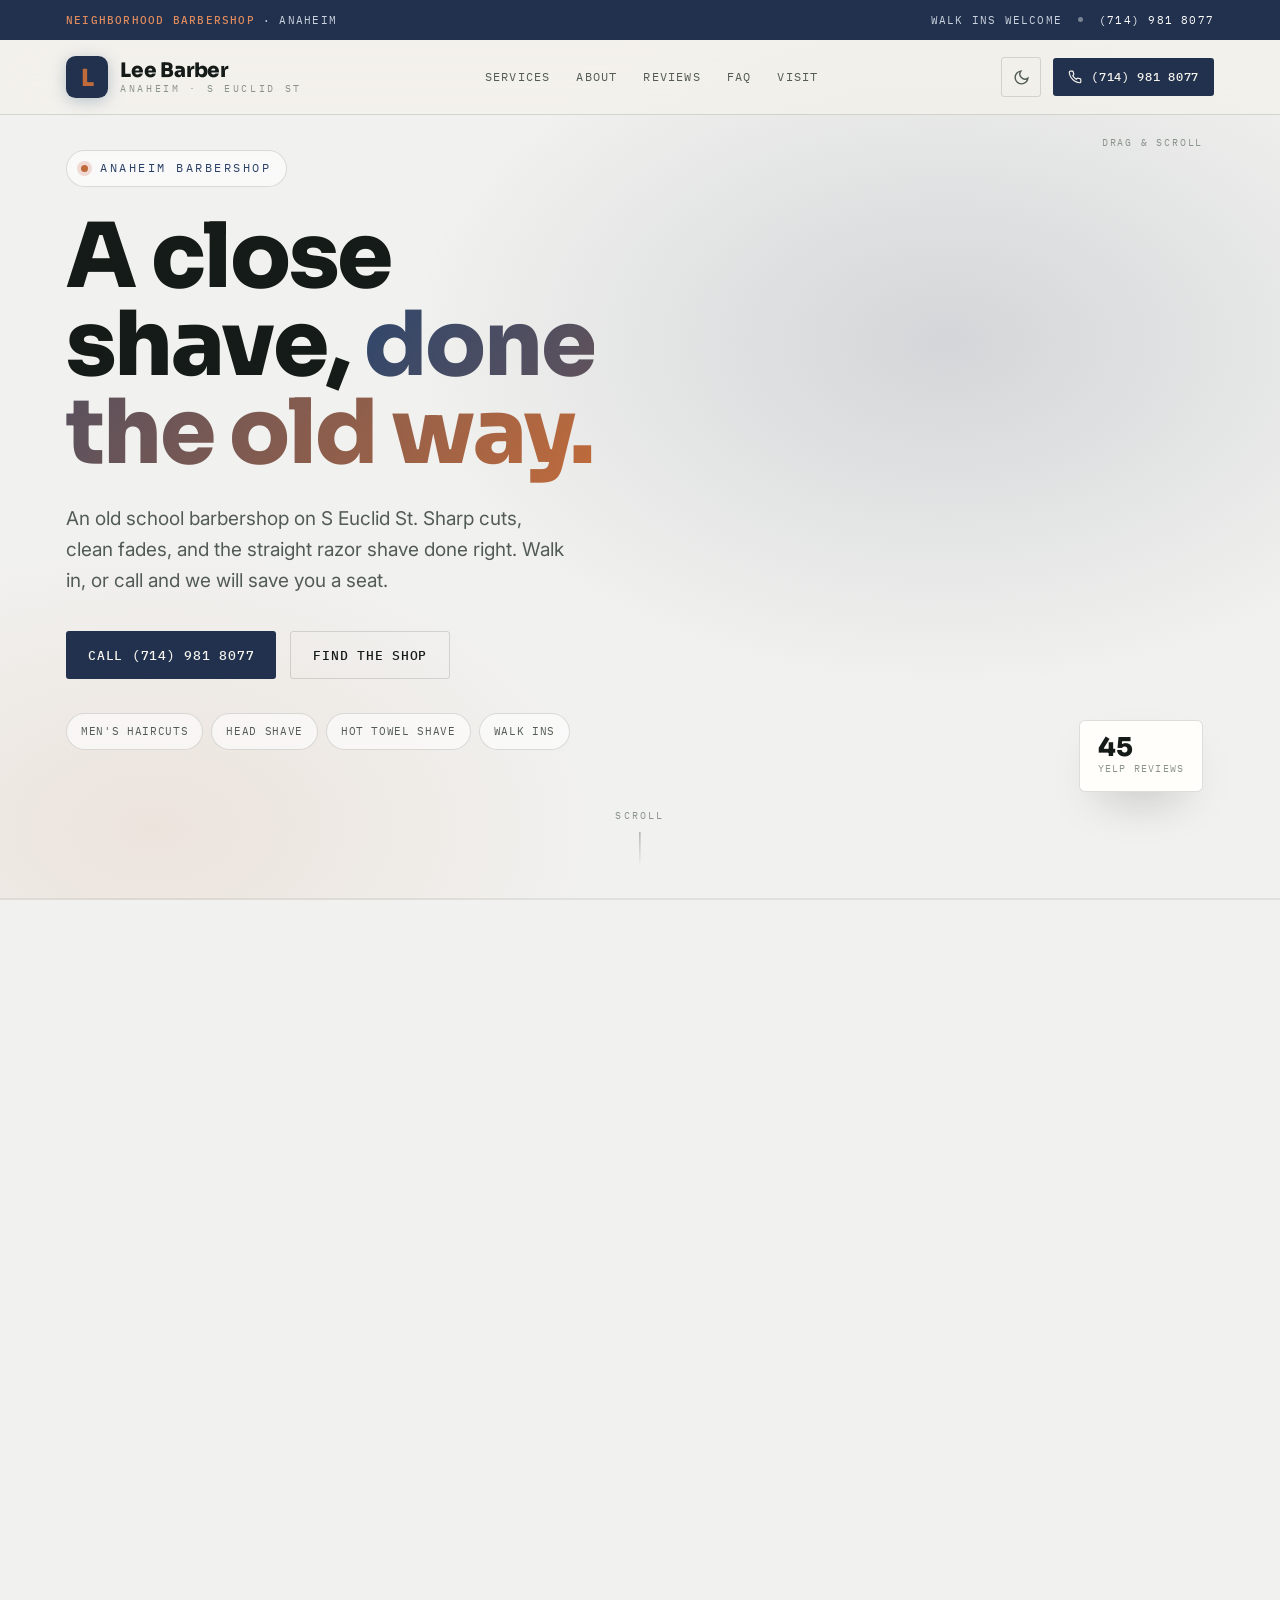
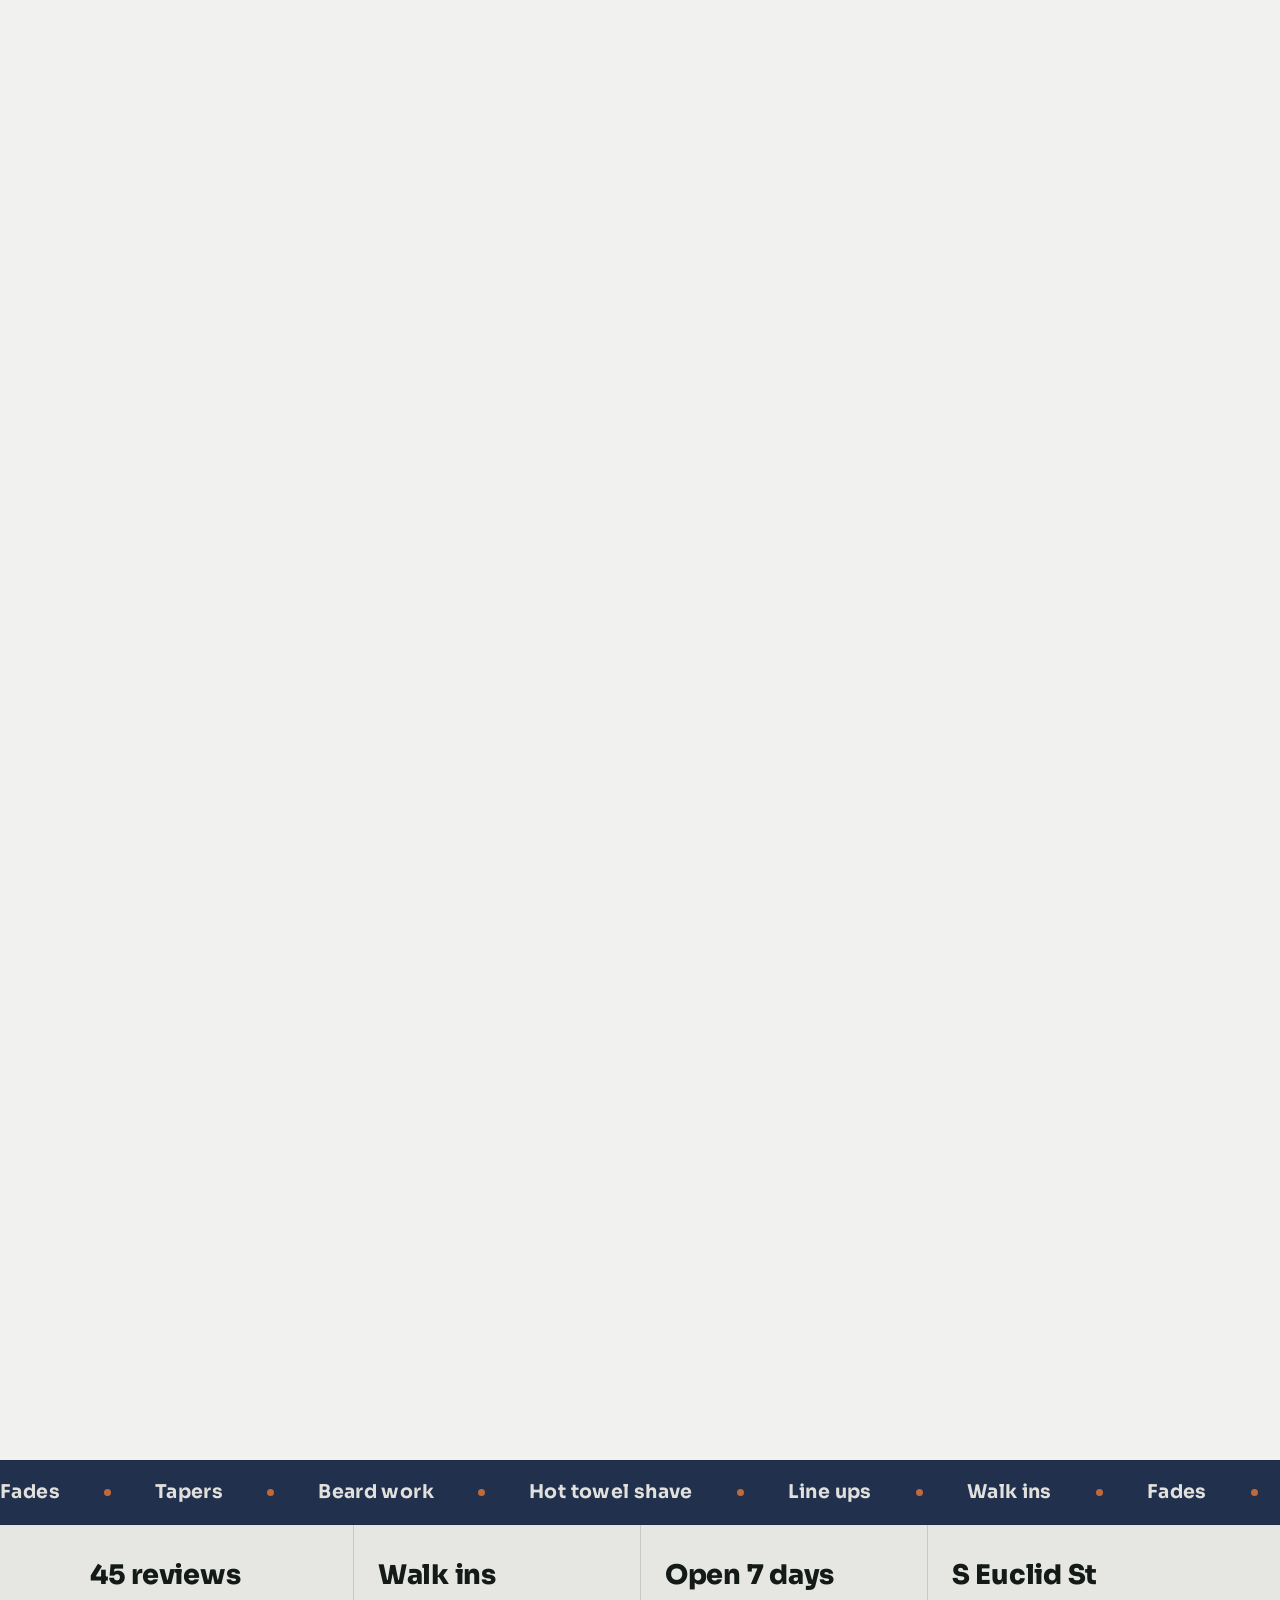
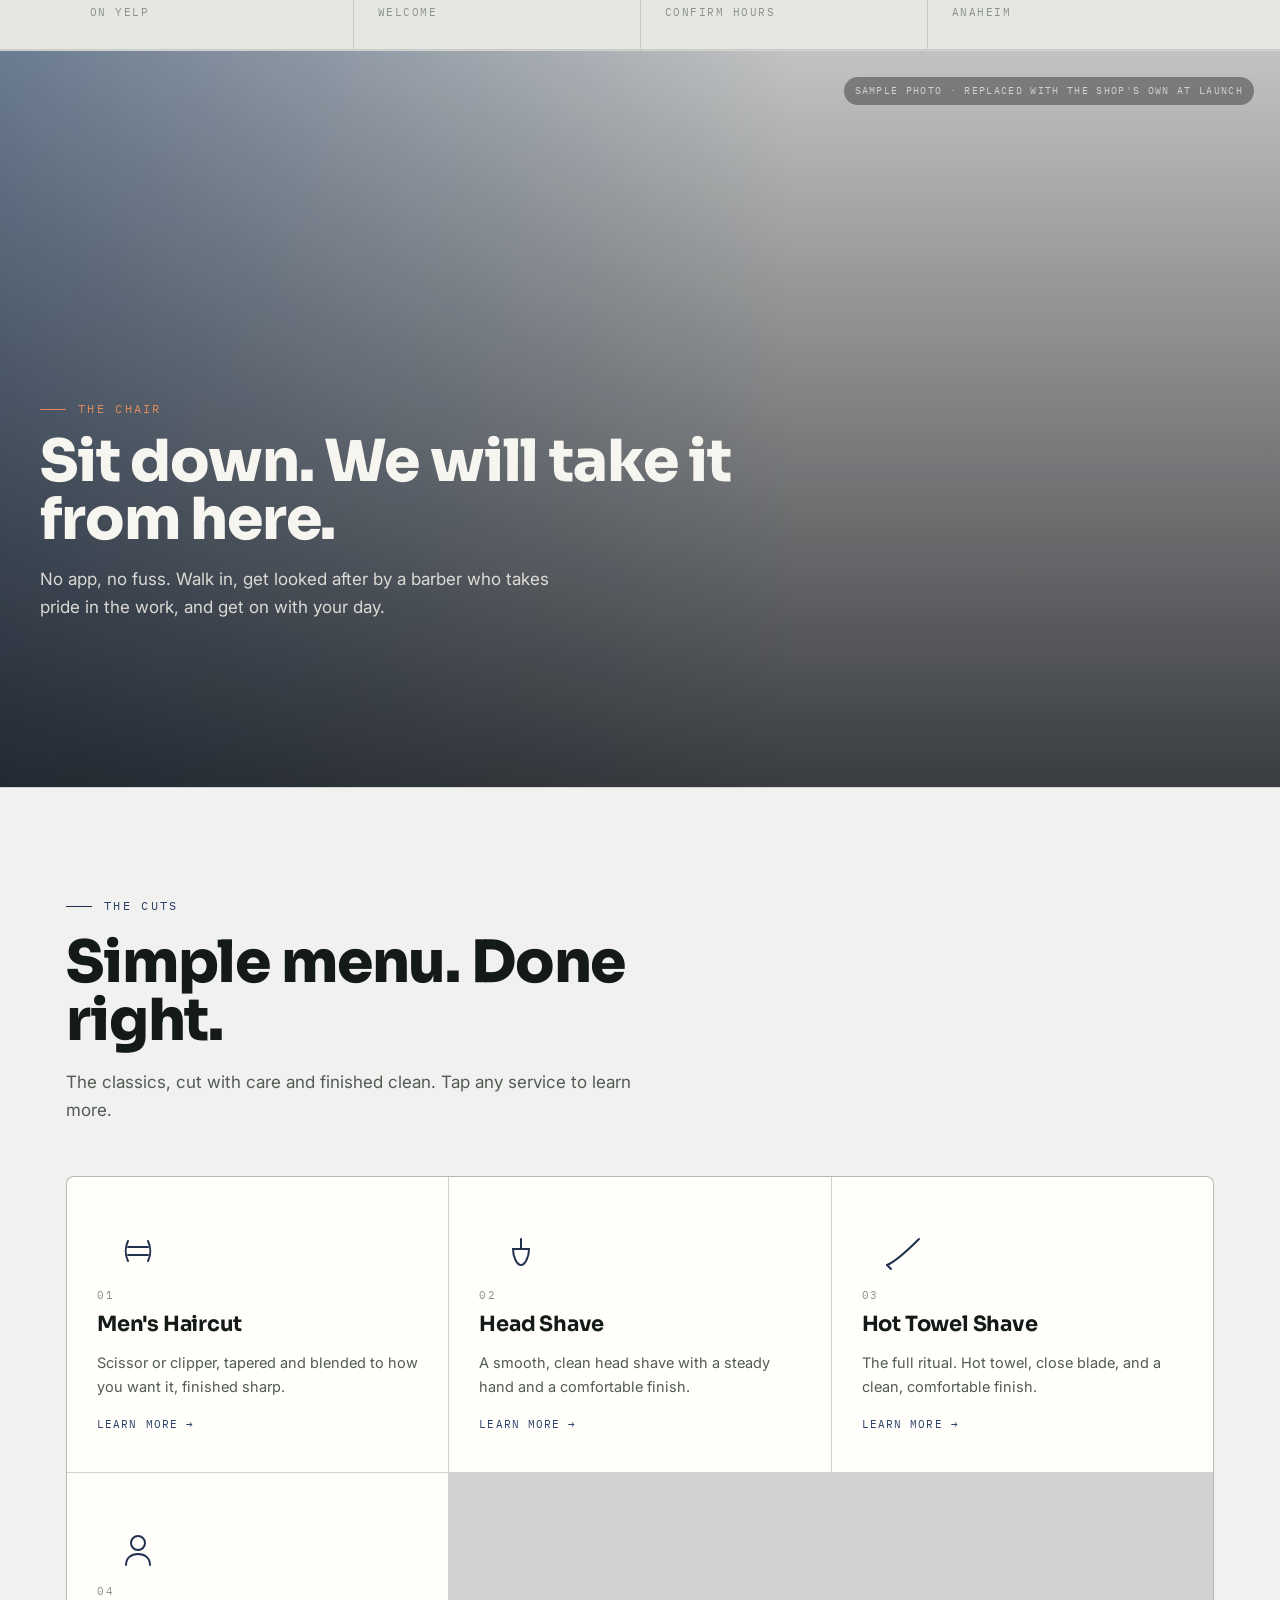
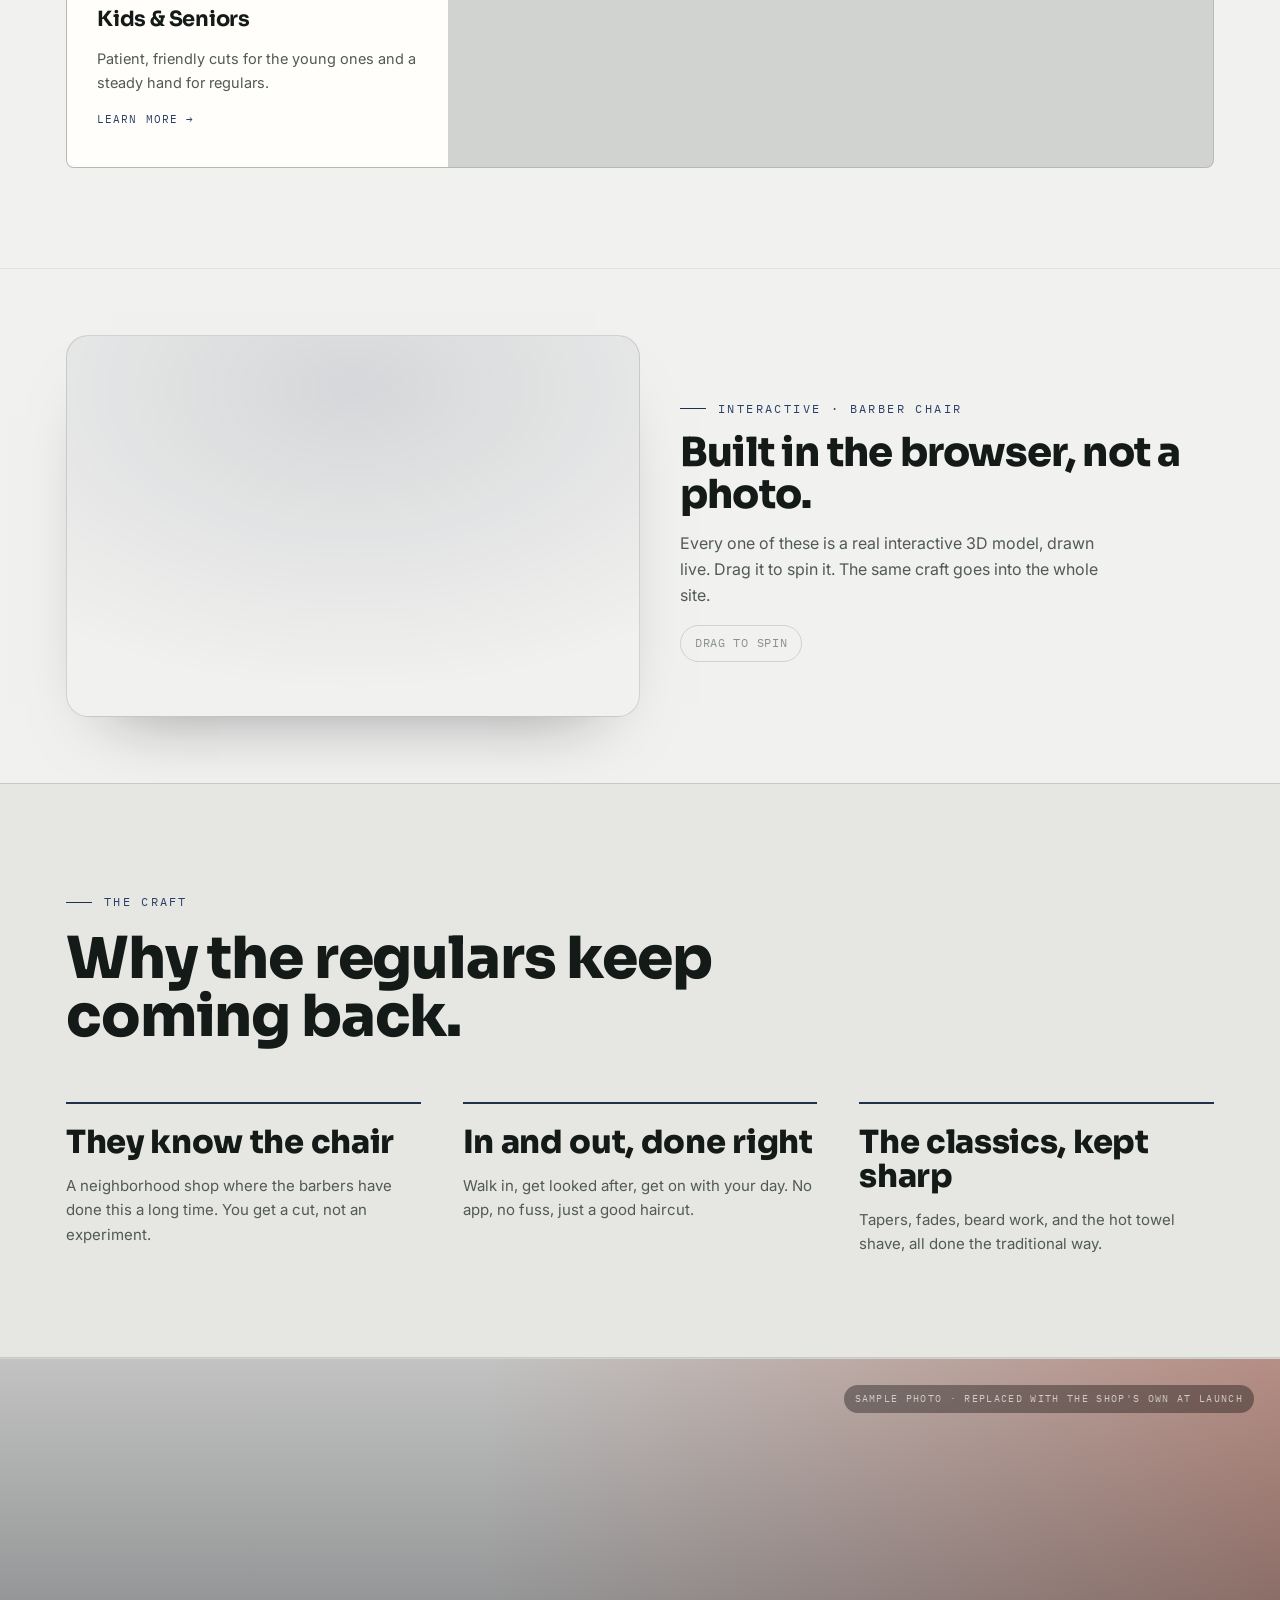
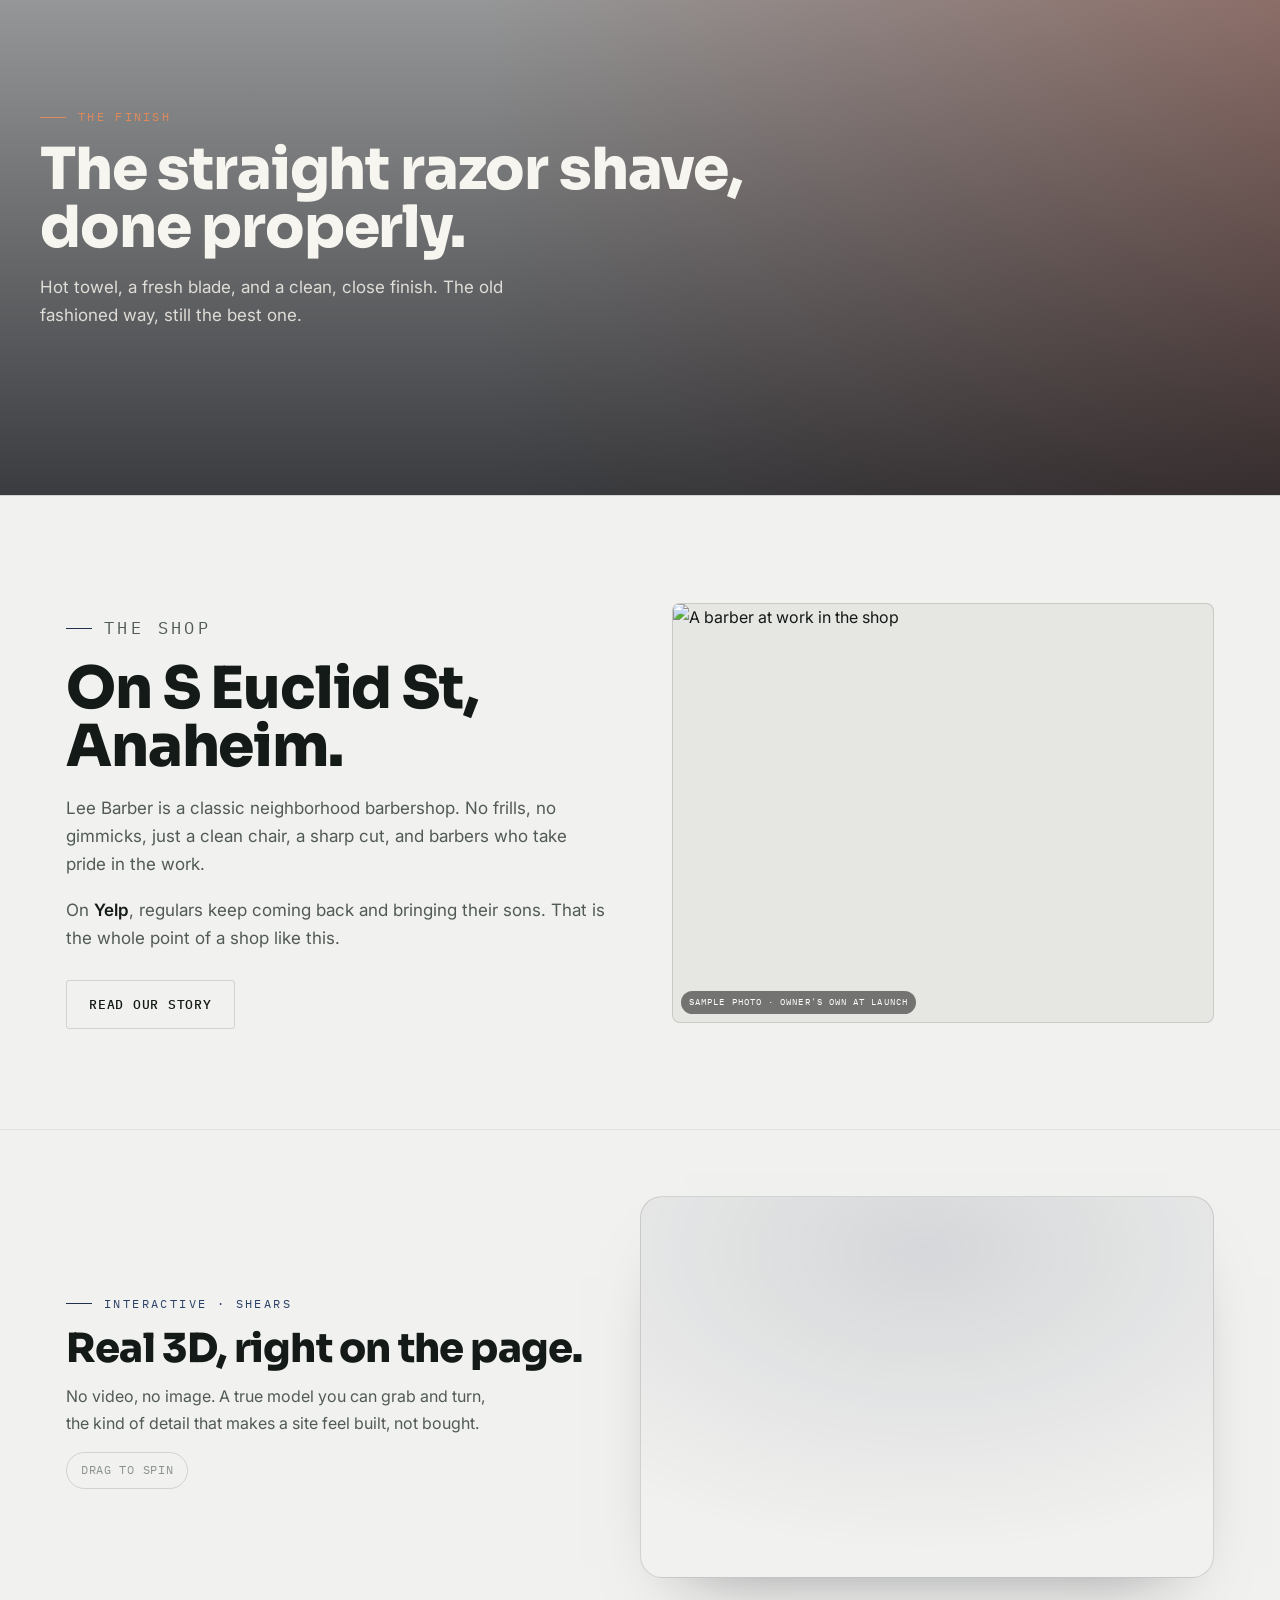
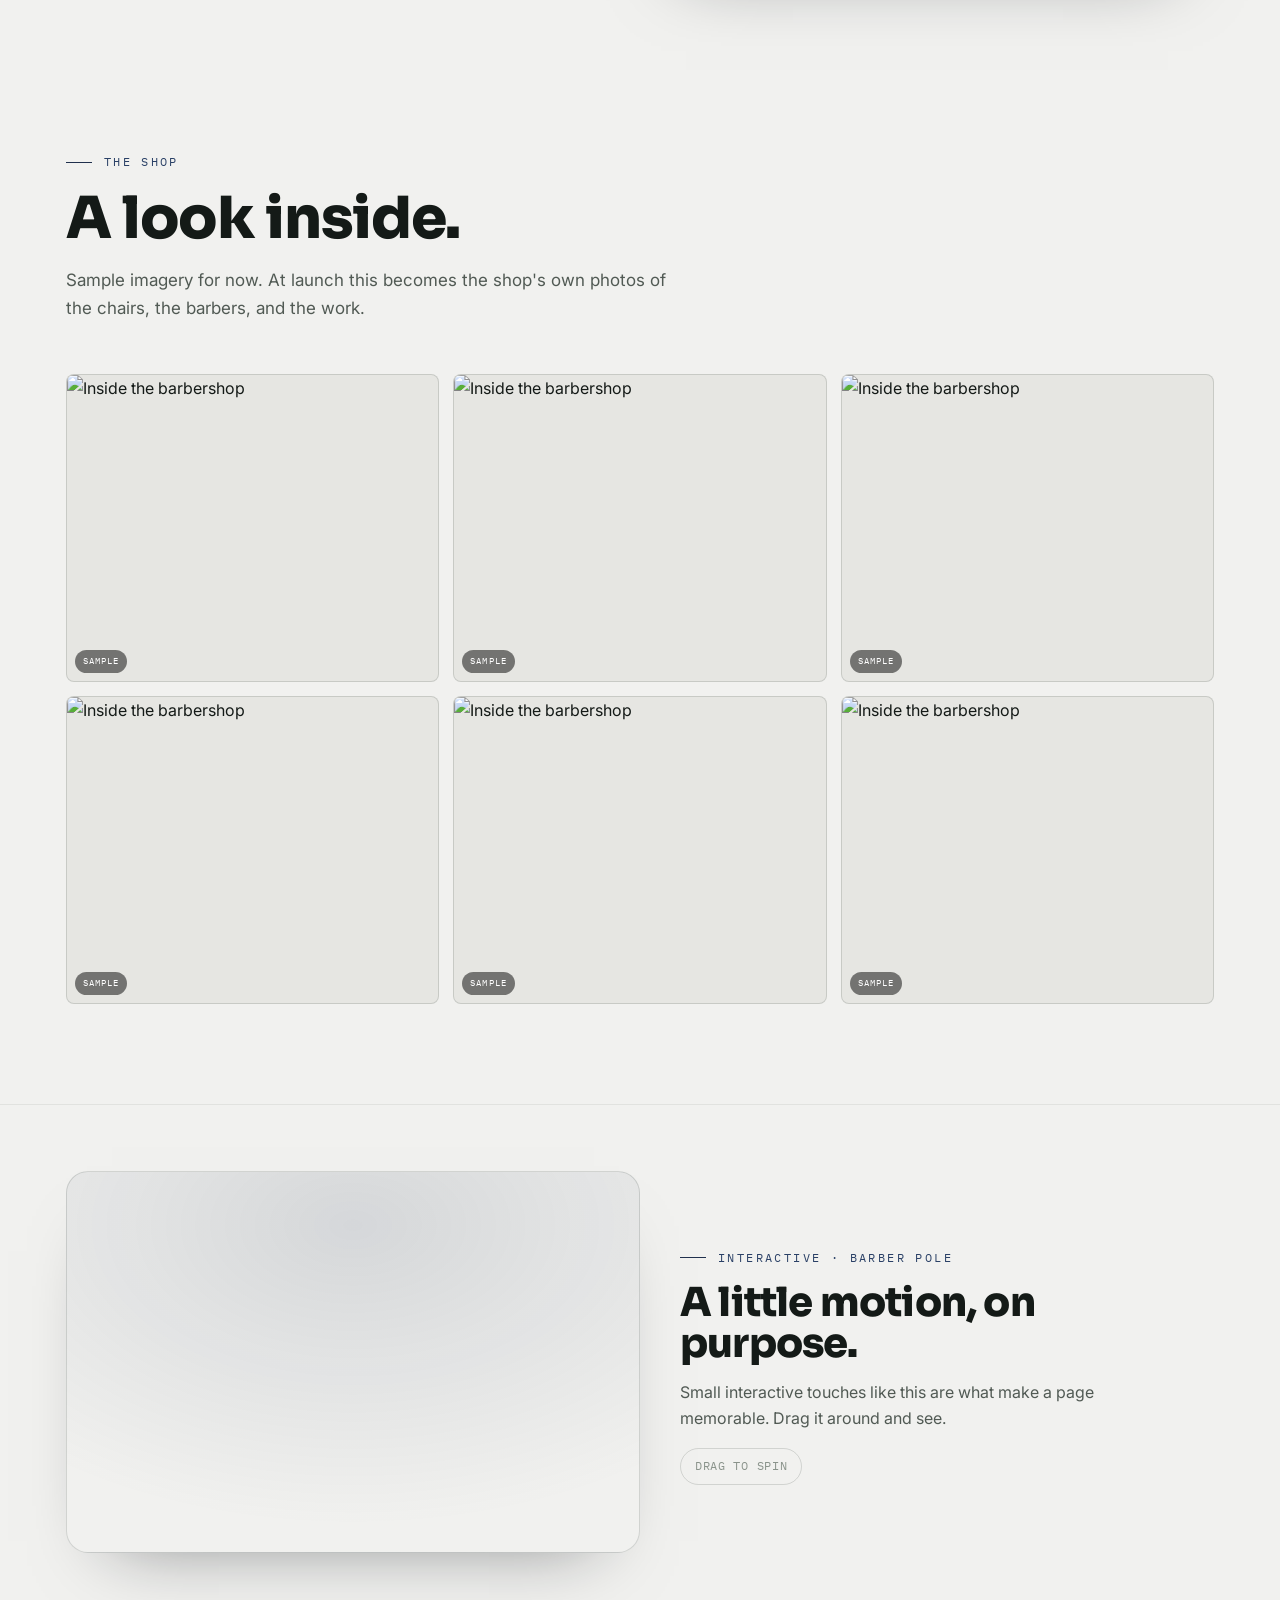
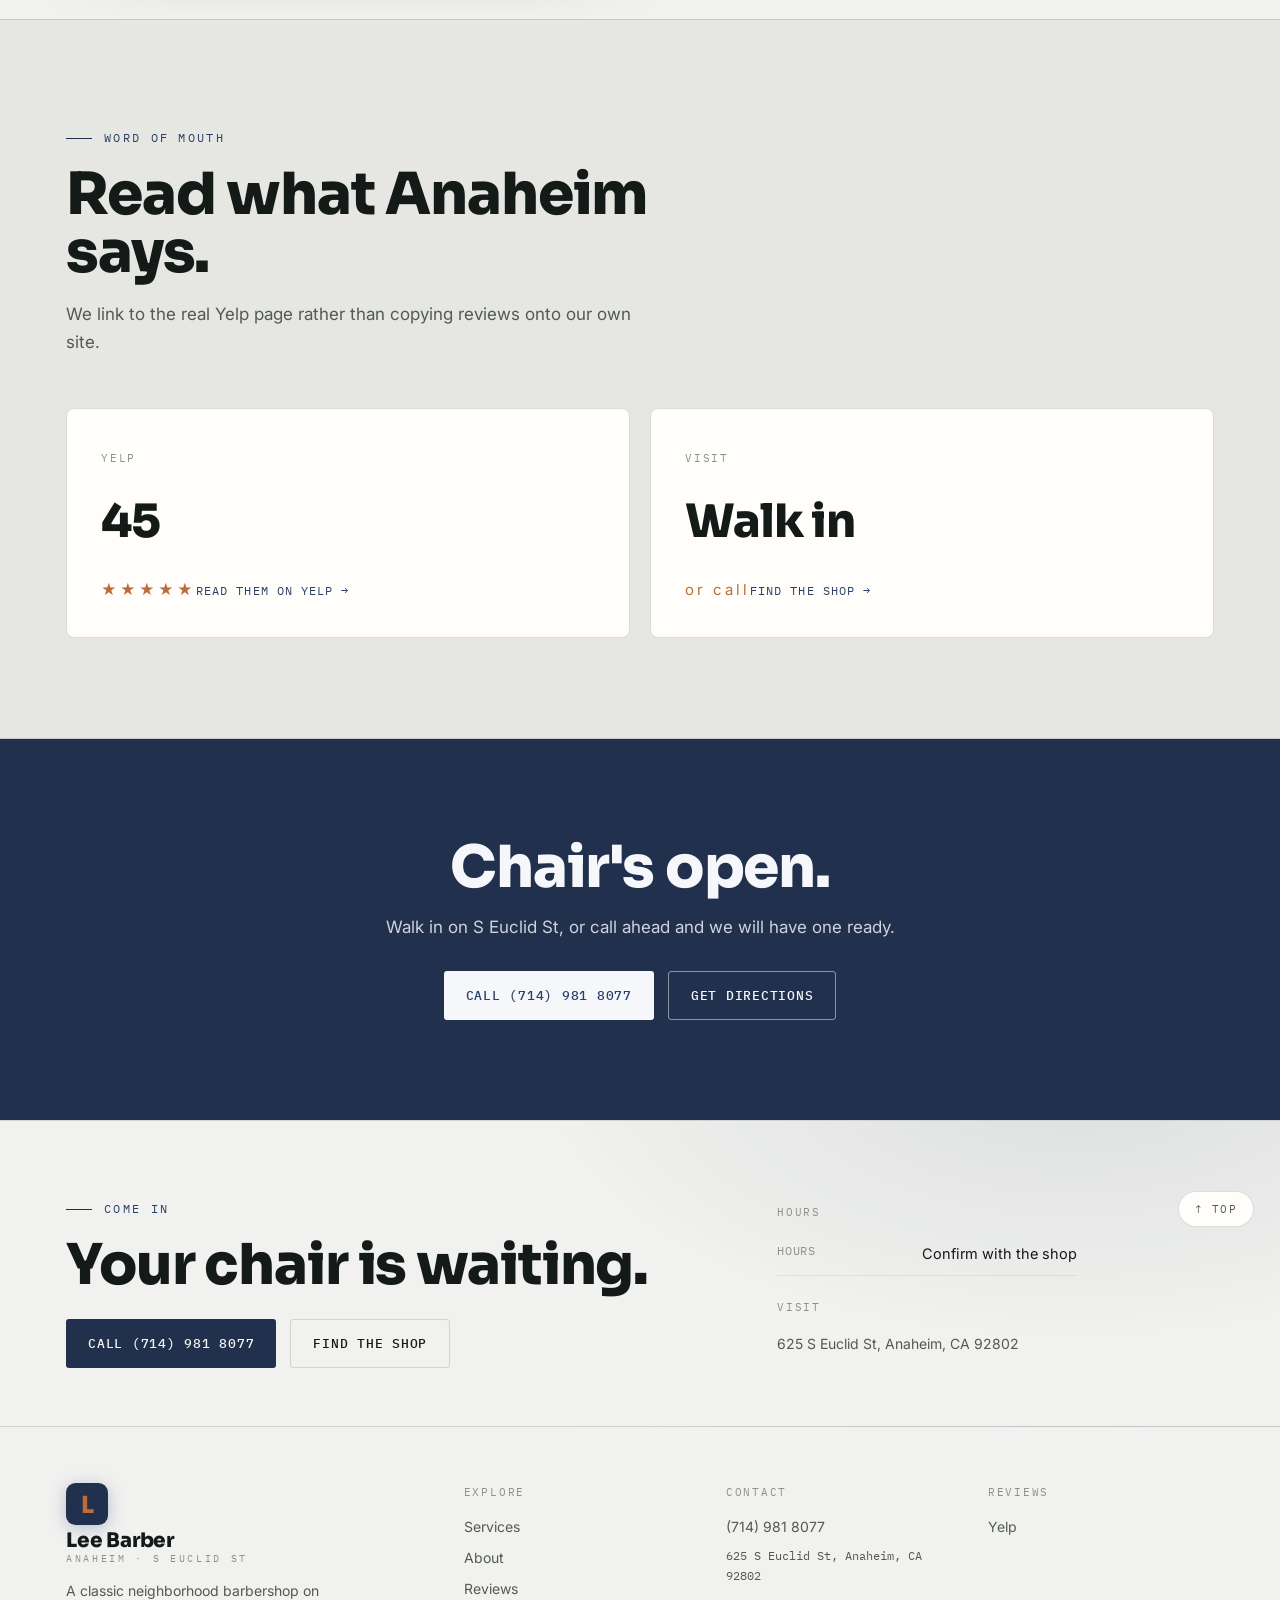
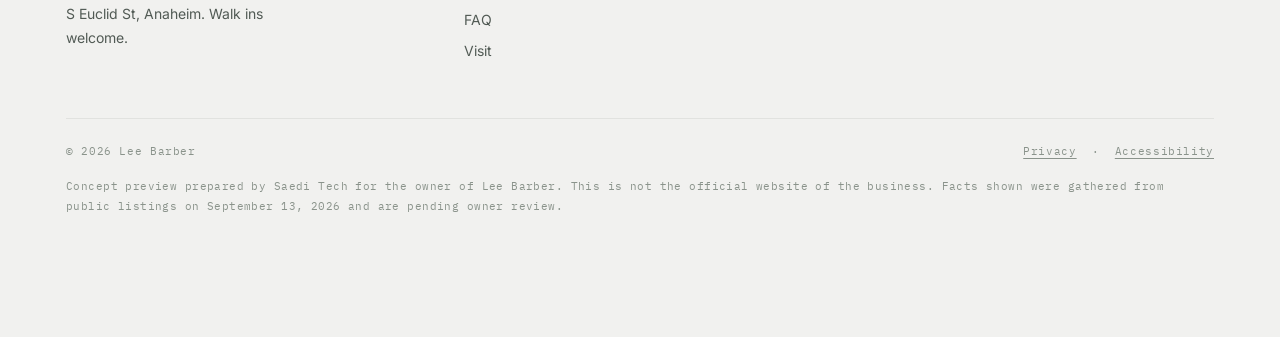
==== commit 7fe4115e: "Fix 3D hero loading, page reveal, spread 3D across page, unique heroes, correct photos Co-Authored-B" ====
--- a/index.html
+++ b/index.html
@@ -85,6 +85,12 @@
     </div>
   </div>
 </section>
+<section class="obj3dband" aria-label="Interactive 3D Barber chair">
+  <div class="wrap o3b">
+    <div class="o3b-art up"><canvas class="obj3d" data-obj="chair" data-accent="20304d" aria-label="Interactive 3D Barber chair"></canvas></div>
+    <div class="o3b-copy up"><p class="kick">Interactive · Barber chair</p><h2>Built in the browser, not a photo.</h2><p>Every one of these is a real interactive 3D model, drawn live. Drag it to spin it. The same craft goes into the whole site.</p><span class="drag">Drag to spin</span></div>
+  </div>
+</section>
 <section id="why">
   <div class="wrap">
     <p class="kick up">The Craft</p>
@@ -107,6 +113,12 @@
     <div class="imgfill up" role="img" aria-label="Inside the barbershop"><img src="https://images.unsplash.com/photo-1672642150228-3fcd5826ec26?w=1100&q=74&auto=format&fit=crop" alt="A barber at work in the shop" loading="lazy"><span class="stamp">Sample photo · owner's own at launch</span></div>
   </div>
 </section>
+<section class="obj3dband alt" aria-label="Interactive 3D Barber shears">
+  <div class="wrap o3b">
+    <div class="o3b-art up"><canvas class="obj3d" data-obj="scissors" aria-label="Interactive 3D Barber shears"></canvas></div>
+    <div class="o3b-copy up"><p class="kick">Interactive · Shears</p><h2>Real 3D, right on the page.</h2><p>No video, no image. A true model you can grab and turn, the kind of detail that makes a site feel built, not bought.</p><span class="drag">Drag to spin</span></div>
+  </div>
+</section>
 <section id="gallery">
   <div class="wrap">
     <p class="kick up">The shop</p>
@@ -115,12 +127,11 @@
     <div class="gal2"><div class="imgfill up"><img src="https://images.unsplash.com/photo-1605497788044-5a32c7078486?w=800&q=74&auto=format&fit=crop" alt="Inside the barbershop" loading="lazy"><span class="stamp">Sample</span></div><div class="imgfill up"><img src="https://images.unsplash.com/photo-1599351431202-1e0f0137899a?w=800&q=74&auto=format&fit=crop" alt="Inside the barbershop" loading="lazy"><span class="stamp">Sample</span></div><div class="imgfill up"><img src="https://images.unsplash.com/photo-1598524374912-6b0b0bab43dd?w=800&q=74&auto=format&fit=crop" alt="Inside the barbershop" loading="lazy"><span class="stamp">Sample</span></div><div class="imgfill up"><img src="https://images.unsplash.com/photo-1635273051937-a0ddef9573b6?w=800&q=74&auto=format&fit=crop" alt="Inside the barbershop" loading="lazy"><span class="stamp">Sample</span></div><div class="imgfill up"><img src="https://images.unsplash.com/photo-1589985494639-69e60c82cab2?w=800&q=74&auto=format&fit=crop" alt="Inside the barbershop" loading="lazy"><span class="stamp">Sample</span></div><div class="imgfill up"><img src="https://images.unsplash.com/photo-1647140655214-e4a2d914971f?w=800&q=74&auto=format&fit=crop" alt="Inside the barbershop" loading="lazy"><span class="stamp">Sample</span></div></div>
   </div>
 </section>
-<section id="explore3d" class="show3d">
-  <div class="wrap">
-    <p class="kick up">In the shop</p>
-    <h2 class="up">The tools of the trade, in 3D.</h2>
-    <p class="sub up">Drag any object to give it a spin. A little of the interactive detail we build into every page.</p>
-    <div class="o3grid"><figure class="o3 up"><canvas class="obj3d" data-obj="chair" data-accent="20304d" aria-label="Interactive 3D Barber chair"></canvas><figcaption>Barber chair<span class="drag">drag to spin</span></figcaption></figure><figure class="o3 up"><canvas class="obj3d" data-obj="scissors" aria-label="Interactive 3D Barber shears"></canvas><figcaption>Barber shears<span class="drag">drag to spin</span></figcaption></figure><figure class="o3 up"><canvas class="obj3d" data-obj="pole" aria-label="Interactive 3D Barber pole"></canvas><figcaption>Barber pole<span class="drag">drag to spin</span></figcaption></figure></div>
+
+<section class="obj3dband" aria-label="Interactive 3D Barber pole">
+  <div class="wrap o3b">
+    <div class="o3b-art up"><canvas class="obj3d" data-obj="pole" aria-label="Interactive 3D Barber pole"></canvas></div>
+    <div class="o3b-copy up"><p class="kick">Interactive · Barber pole</p><h2>A little motion, on purpose.</h2><p>Small interactive touches like this are what make a page memorable. Drag it around and see.</p><span class="drag">Drag to spin</span></div>
   </div>
 </section>
 <section id="reviews" class="band">
@@ -135,7 +146,7 @@
   </div>
 </section>
 <section class="ctaband"><div class="wrap"><h2 class="up">Chair's open.</h2><p class="up">Walk in on S Euclid St, or call ahead and we will have one ready.</p><div class="cta up"><a class="btn btn-fill" href="tel:+17149818077">Call (714) 981 8077</a><a class="btn btn-line" href="visit.html">Get directions</a></div></div></section>
-</main><script type="module" src="assets/hero3d.js"></script><script type="module" src="assets/objects3d.js"></script><footer>
+</main><script type="module" src="assets/hero3d.js"></script><script type="module" src="assets/objects3d.js?v=2"></script><footer>
   <button class="backtop" id="backtop" aria-label="Back to top">↑ Top</button>
   <div class="foot-hero"><div class="wrap"><div class="foot-top">
     <div class="foot-cta"><p class="kick">Come in</p><h2>Your chair is waiting.</h2><div class="cta"><a class="btn btn-fill" href="tel:+17149818077">Call (714) 981 8077</a><a class="btn btn-line" href="visit.html">Find the shop</a></div></div>
--- a/assets/site.css
+++ b/assets/site.css
@@ -372,3 +372,17 @@
 .show3d .o3 figcaption{display:flex;align-items:center;justify-content:space-between;padding:13px 17px;font-family:'IBM Plex Mono',monospace;font-size:12px;letter-spacing:.06em;text-transform:uppercase;border-top:1px solid var(--line);color:var(--text)}
 .show3d .o3 figcaption .drag{color:var(--faint);text-transform:none;letter-spacing:0;font-size:11px}
 @media(max-width:820px){.show3d .o3grid{grid-template-columns:1fr;gap:14px}.show3d .o3 canvas.obj3d{height:270px}}
+
+/* ---- distributed 3D moments (spread across page) ---- */
+.obj3dband{padding:66px 0;border-top:1px solid var(--line2)}
+.obj3dband .o3b{display:flex;gap:40px;align-items:center;flex-wrap:wrap}
+.obj3dband .o3b-art{flex:1 1 360px;background:radial-gradient(130% 120% at 50% 14%, color-mix(in srgb,var(--indigo) 13%, transparent), transparent 66%);border:1px solid var(--line);border-radius:22px;overflow:hidden;box-shadow:0 34px 70px -46px rgba(15,20,26,.5)}
+.obj3dband.alt .o3b-art{order:2}
+.obj3dband .o3b-copy{flex:1 1 320px}
+.obj3dband canvas.obj3d{display:block;width:100%;height:380px;cursor:grab;touch-action:none}
+.obj3dband canvas.obj3d:active{cursor:grabbing}
+.obj3dband .o3b-copy .kick{font-family:'IBM Plex Mono',monospace;font-size:12px;letter-spacing:.2em;text-transform:uppercase;color:var(--indigo-tx);margin-bottom:14px}
+.obj3dband .o3b-copy h2{font-size:clamp(26px,3.4vw,40px);letter-spacing:-.02em;line-height:1.04;margin-bottom:14px}
+.obj3dband .o3b-copy p{color:var(--muted);max-width:42ch;margin-bottom:16px}
+.obj3dband .o3b-copy .drag{display:inline-flex;align-items:center;gap:8px;font-family:'IBM Plex Mono',monospace;font-size:11.5px;letter-spacing:.06em;text-transform:uppercase;color:var(--faint);border:1px solid var(--line);border-radius:40px;padding:8px 14px}
+@media(max-width:820px){.obj3dband{padding:44px 0}.obj3dband .o3b-art{order:0!important;flex-basis:100%}.obj3dband canvas.obj3d{height:300px}}
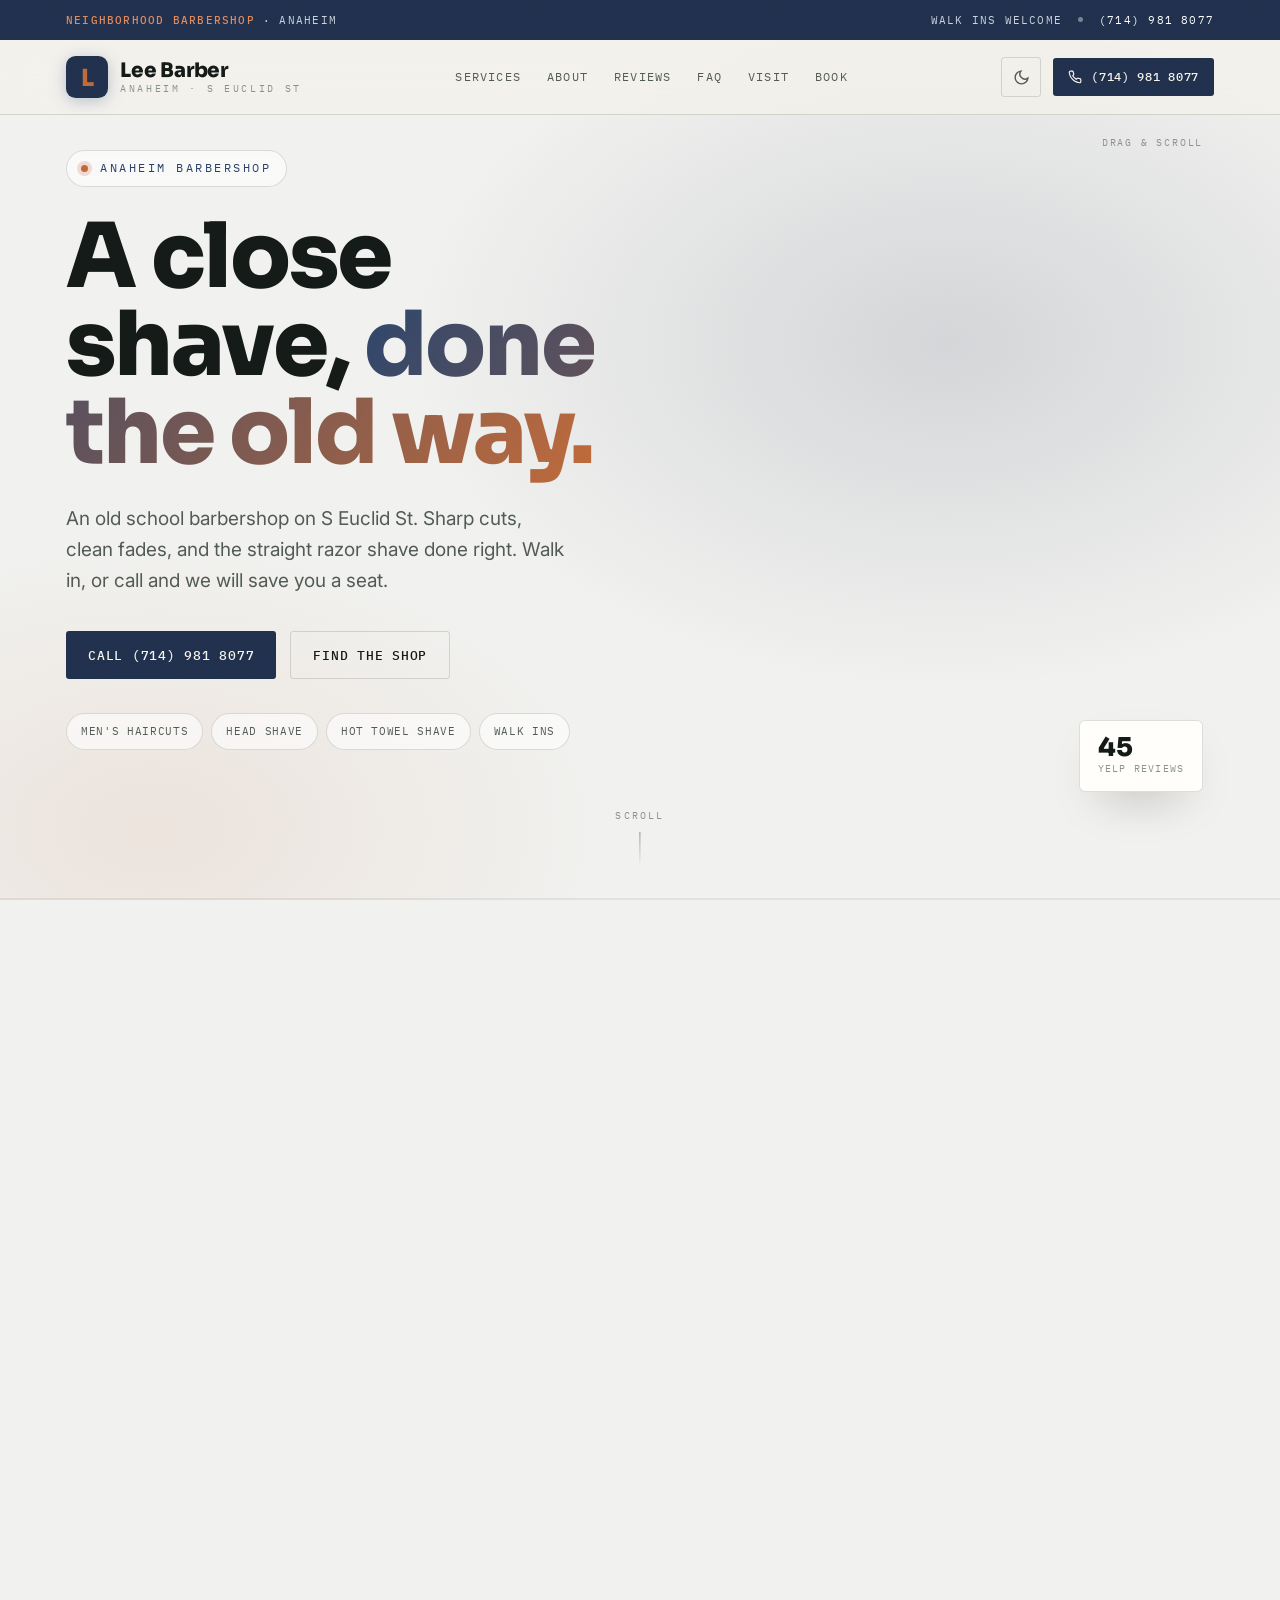
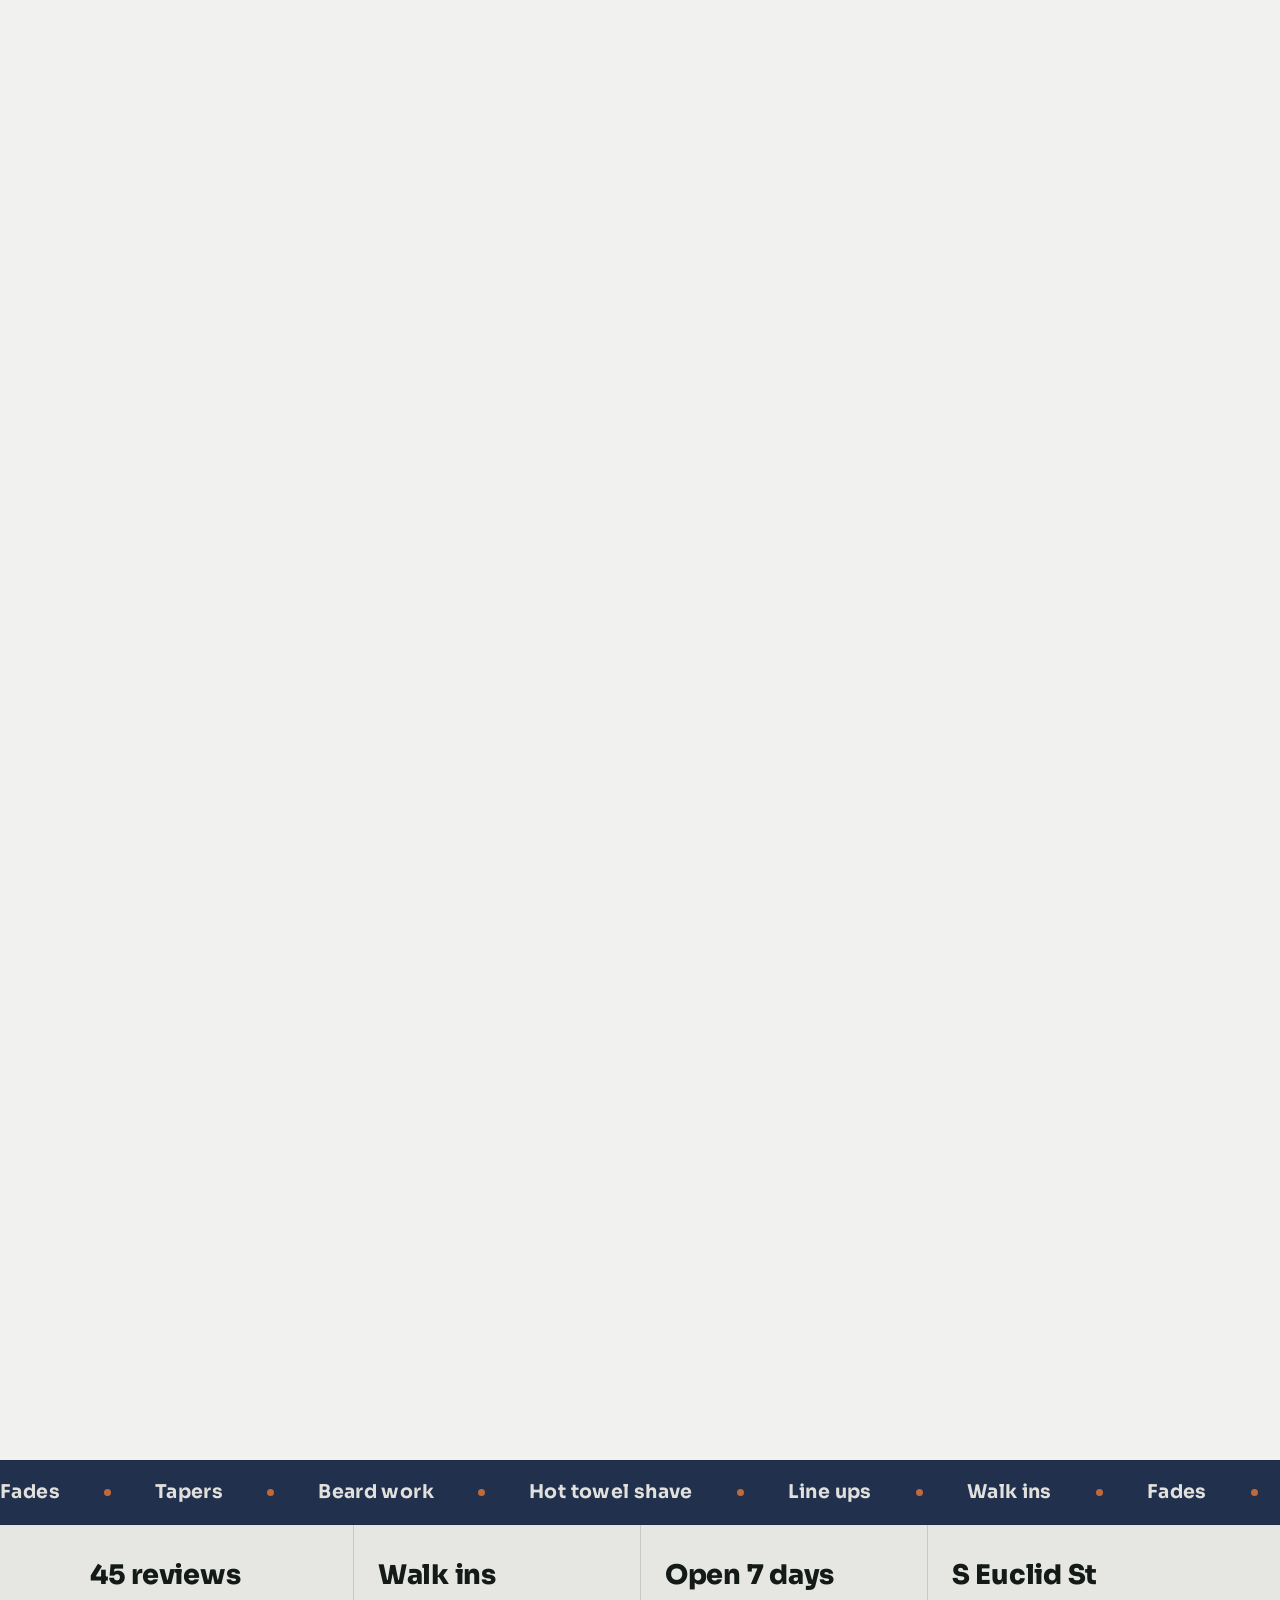
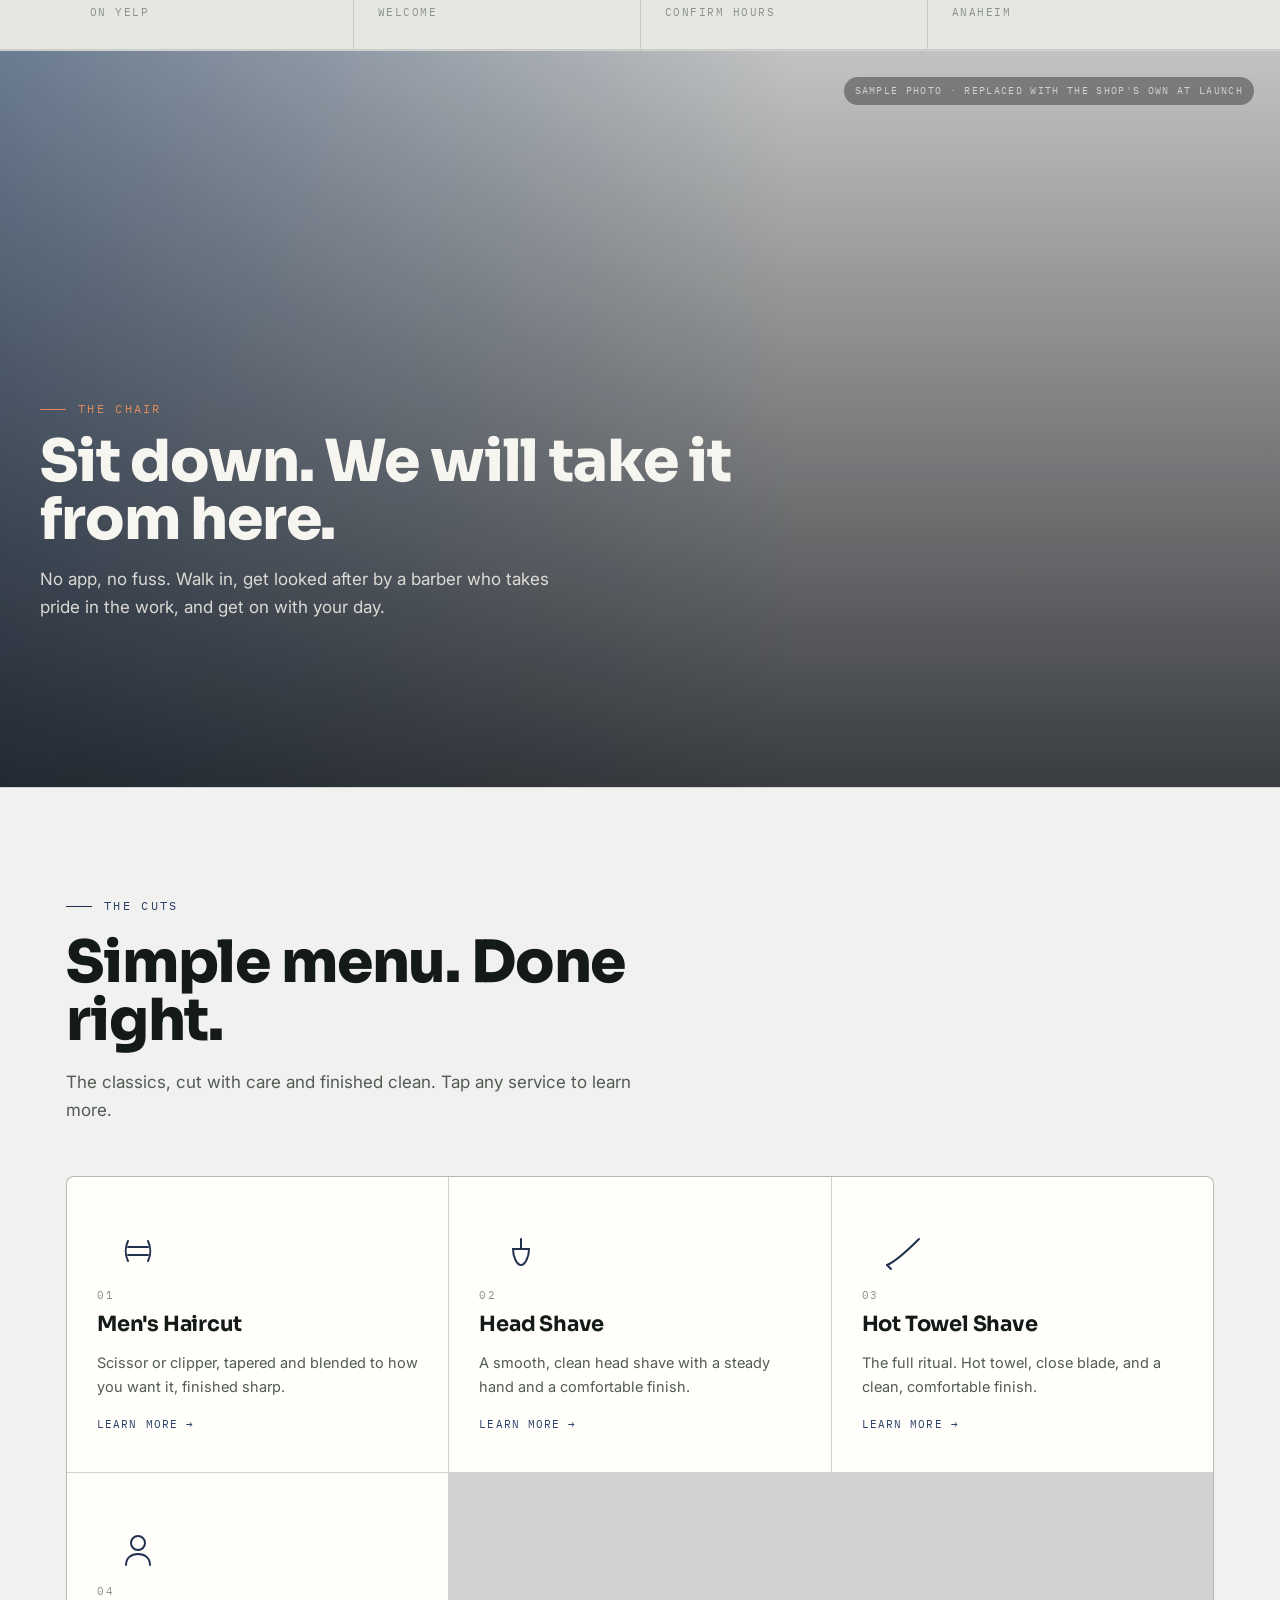
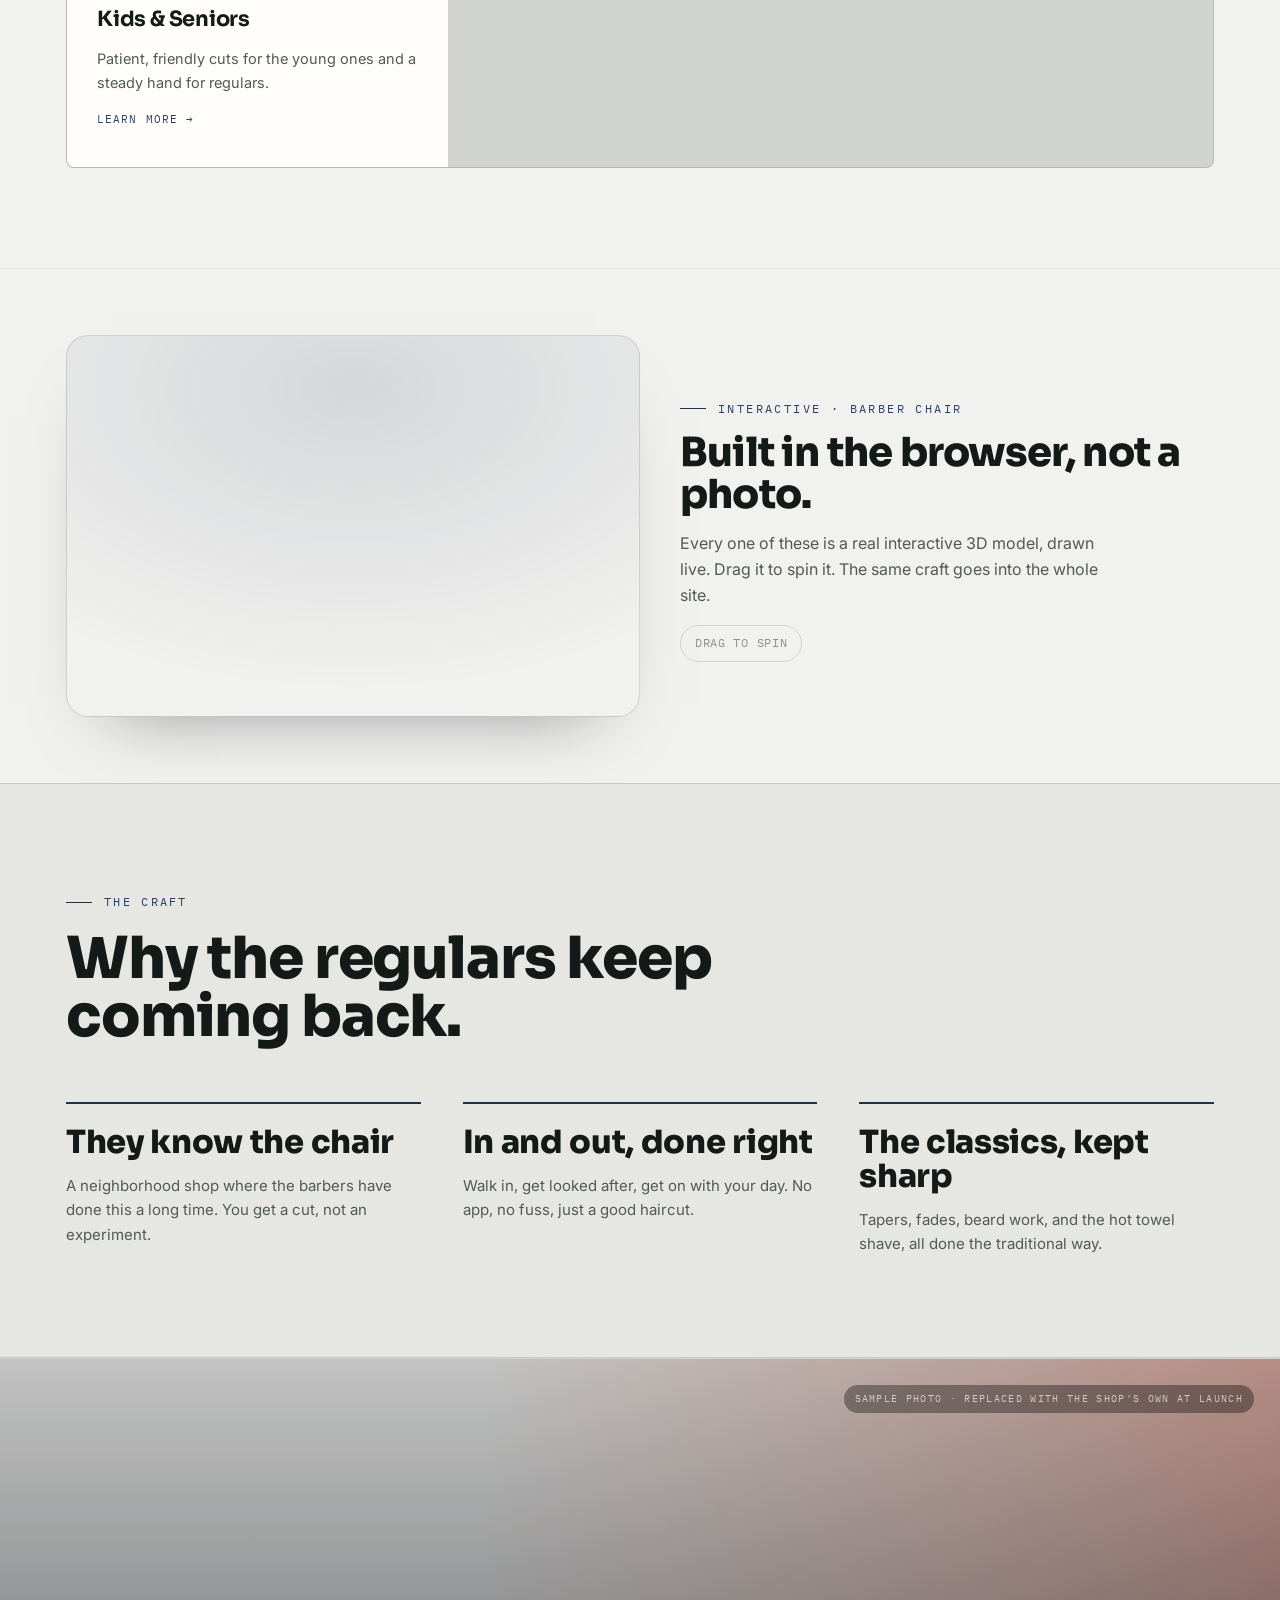
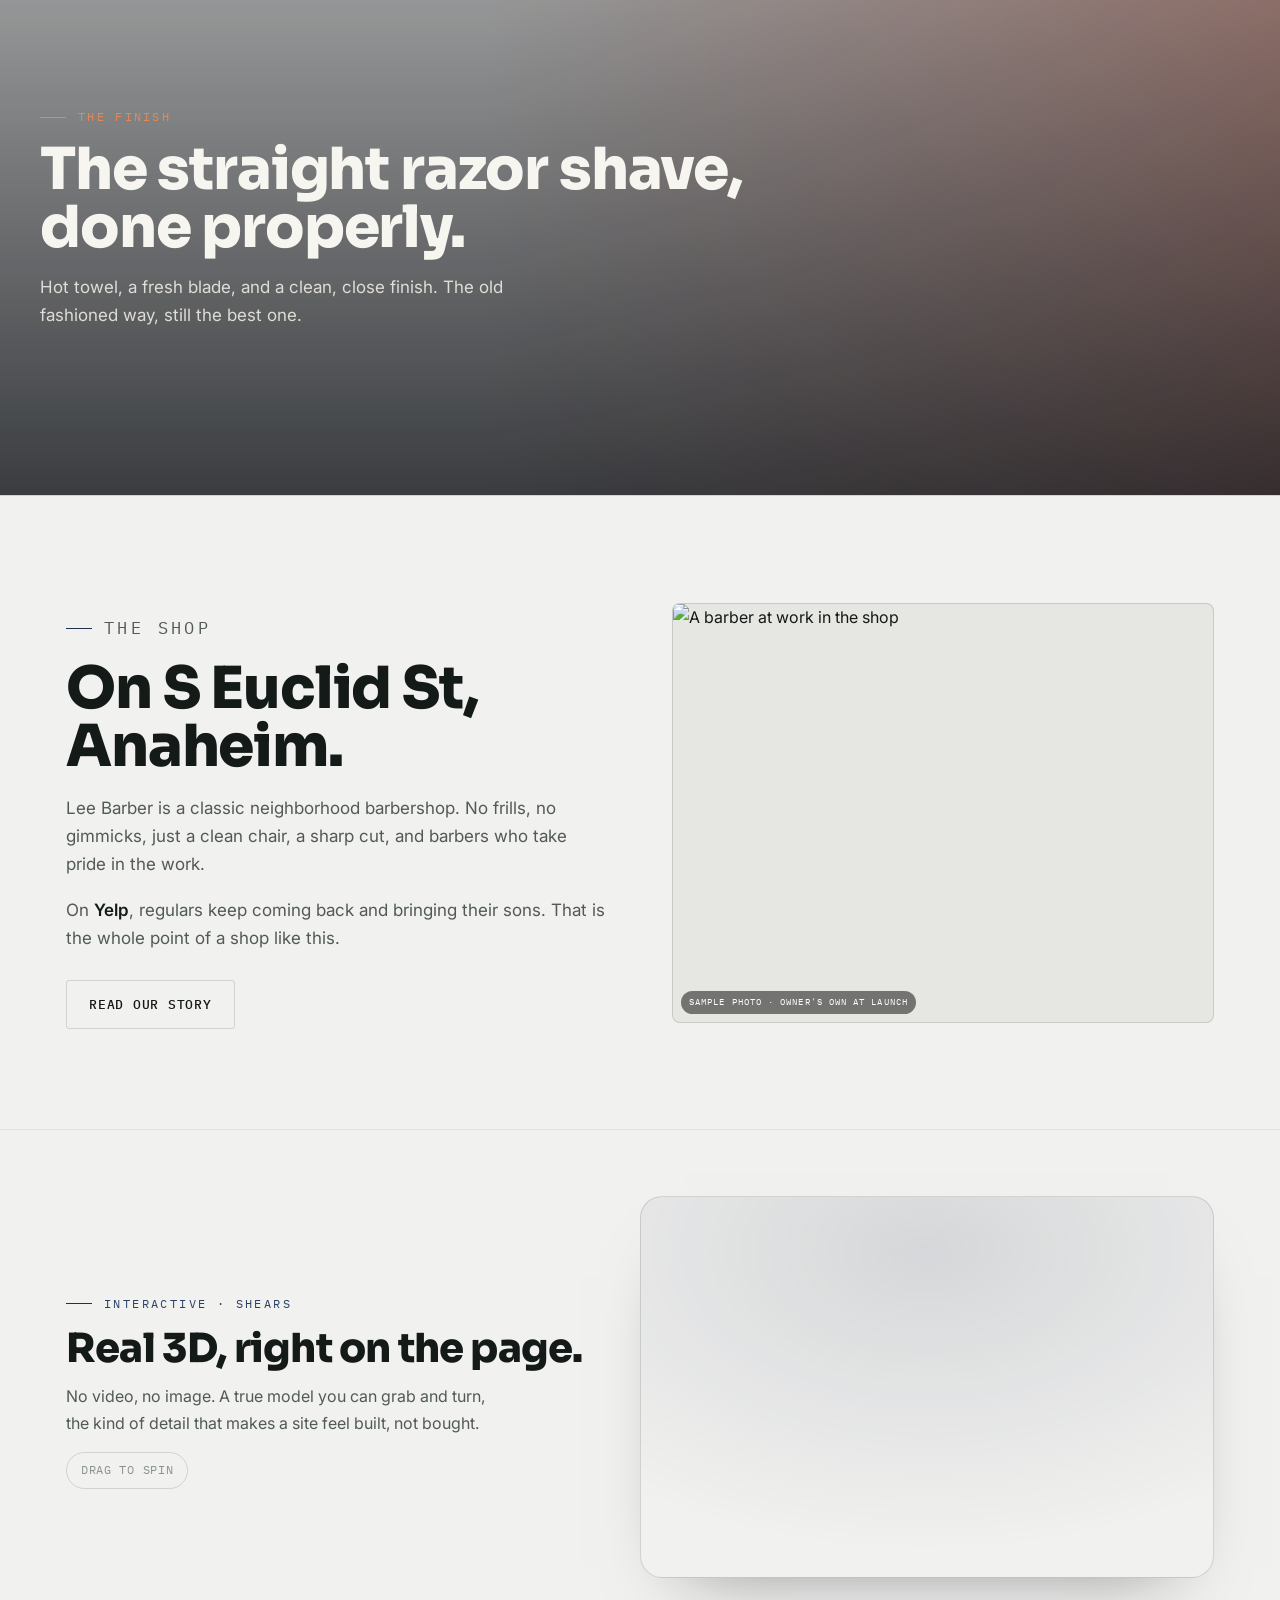
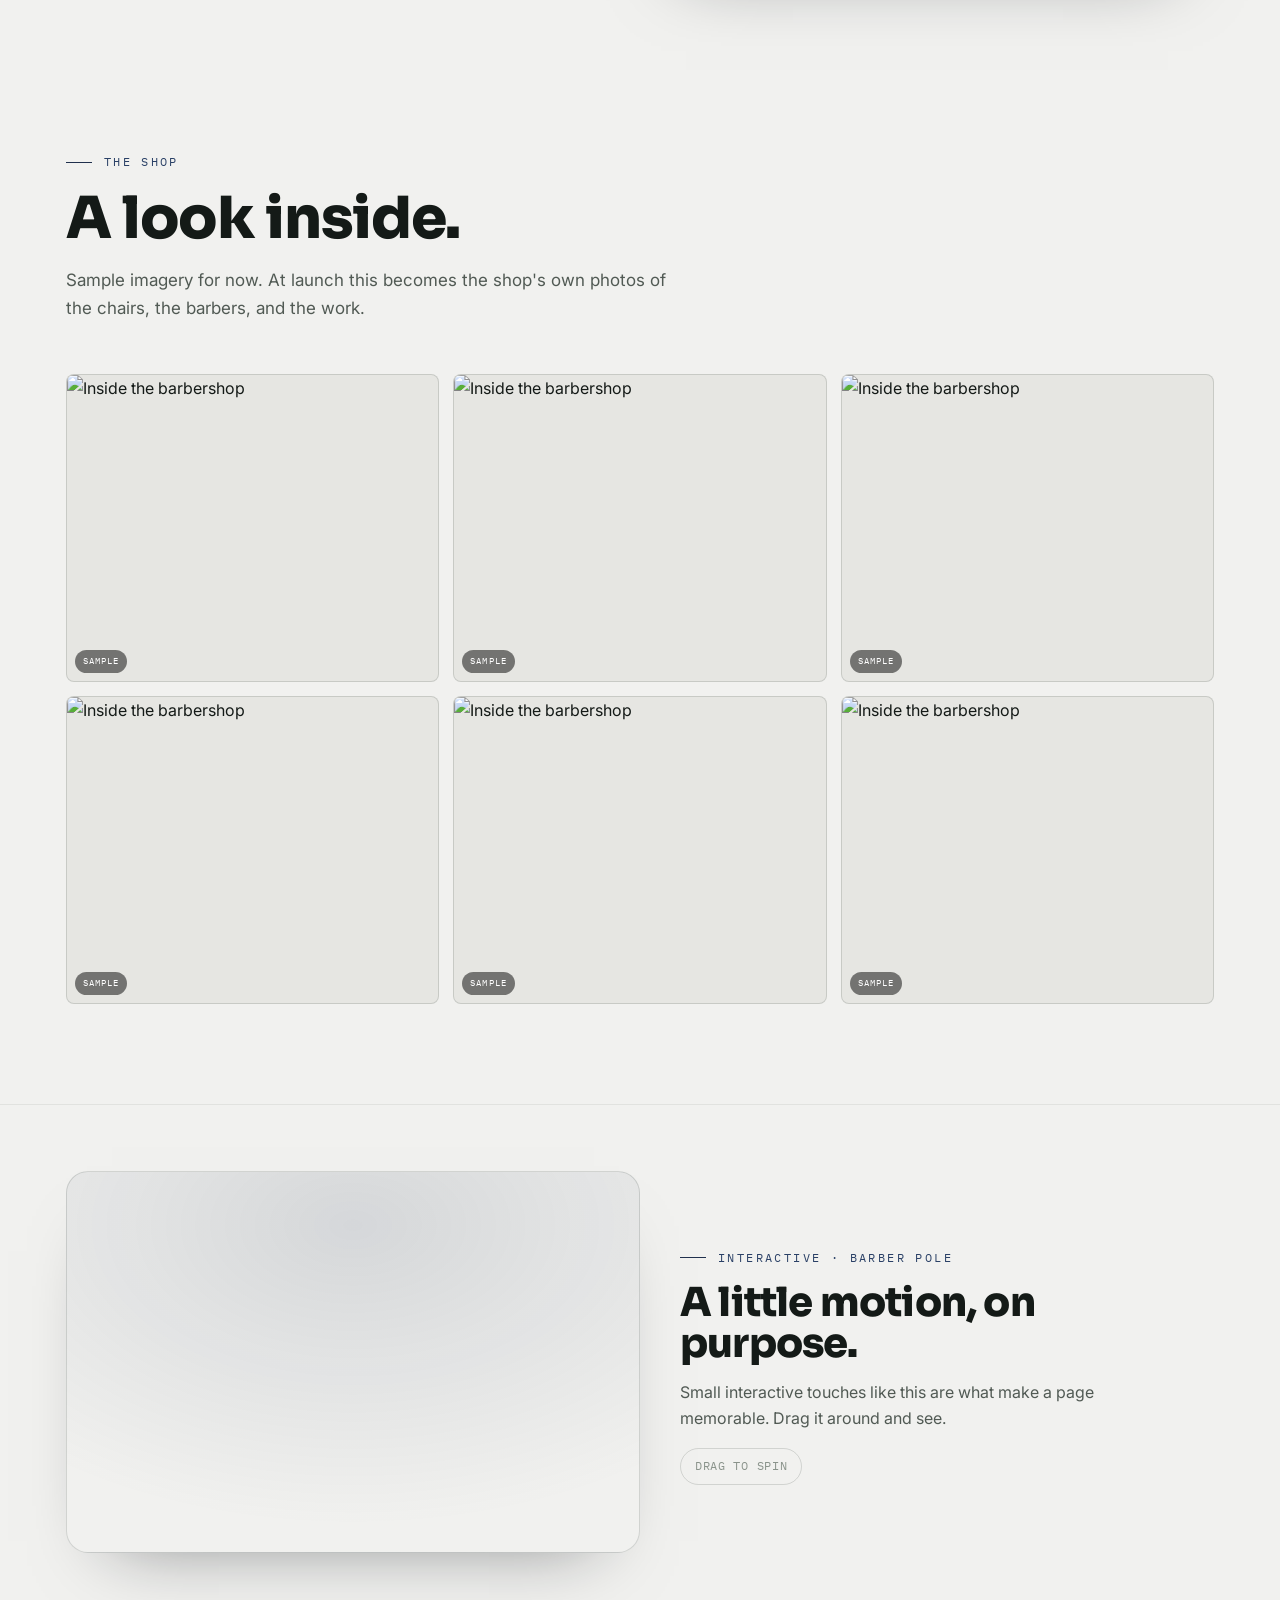
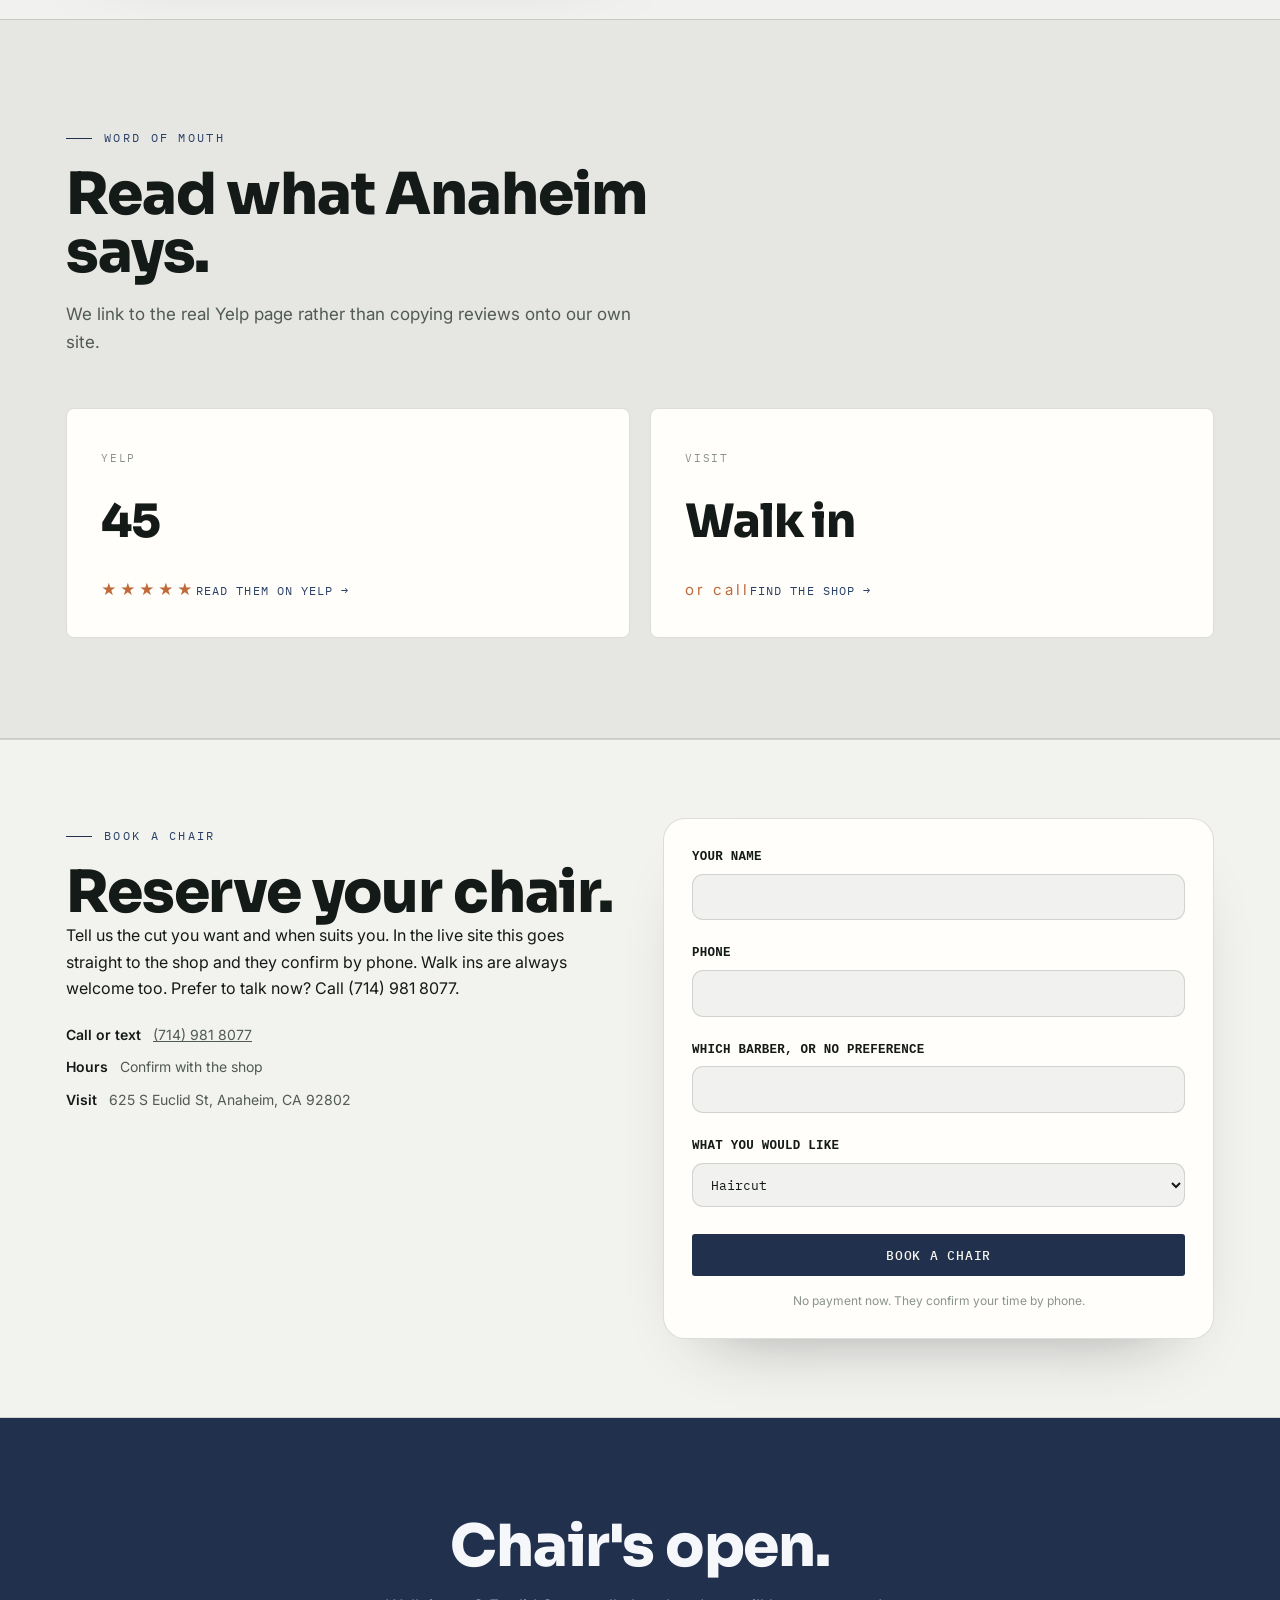
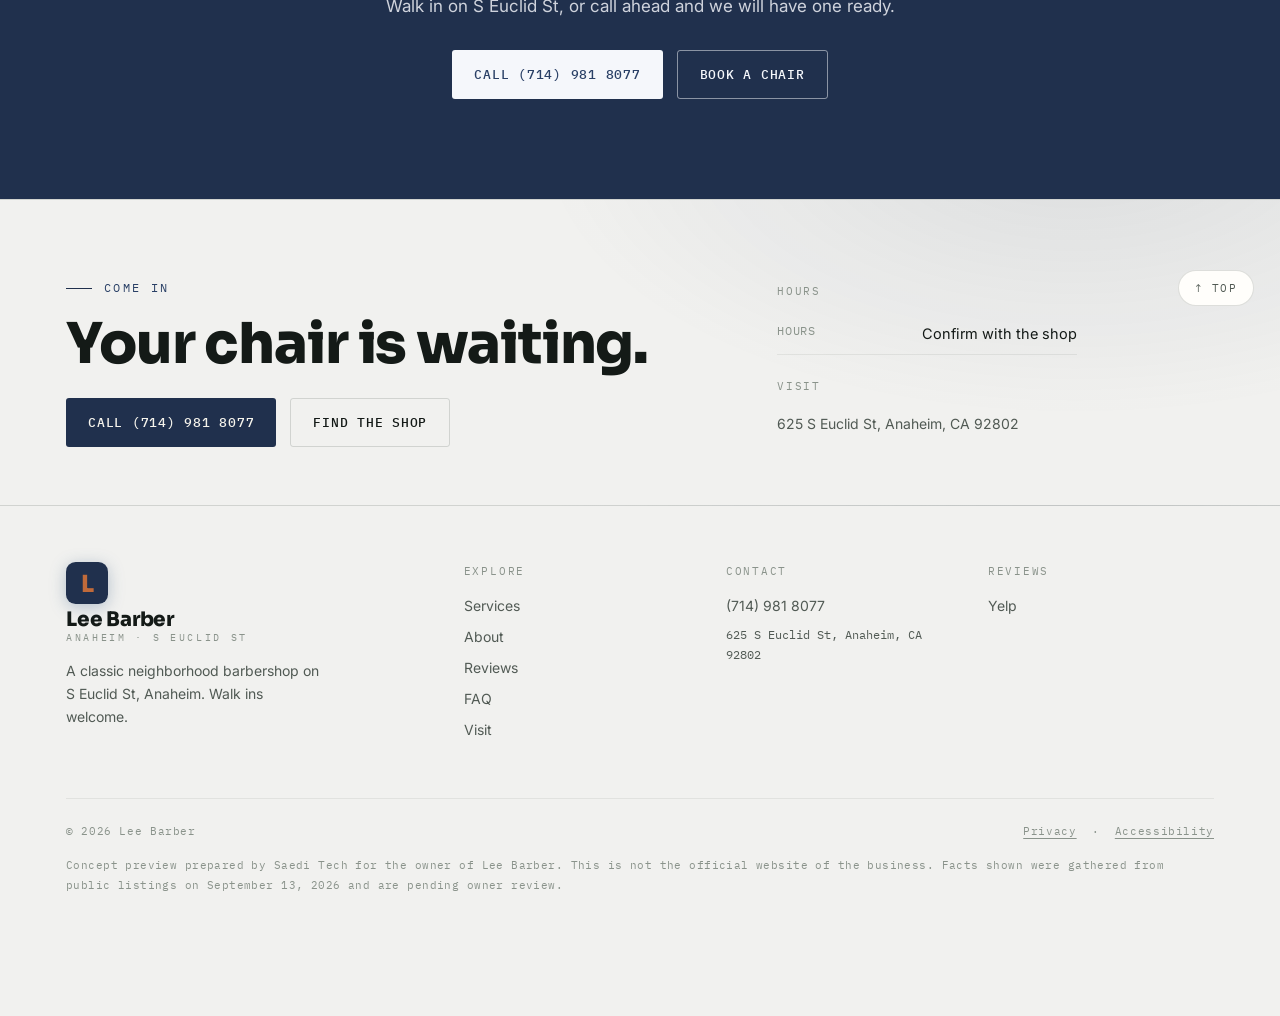
==== commit cc03f41d: "Fix 3D hero loading, page reveal, spread 3D across page, unique heroes, correct photos Co-Authored-B" ====
--- a/index.html
+++ b/index.html
@@ -20,7 +20,7 @@
 <nav class="top" aria-label="Main">
   <div class="wrap navin">
     <a class="logo" href="index.html" aria-label="Lee Barber, home"><svg class="emblem" viewBox="0 0 48 48" aria-hidden="true"><rect width="48" height="48" rx="11" fill="var(--indigo)"/><text x="24" y="34" font-size="27" text-anchor="middle" fill="var(--shu)" font-family="Sora,sans-serif" font-weight="800">L</text></svg><span class="wm"><span class="n">Lee Barber</span><span class="s">Anaheim · S Euclid St</span></span></a>
-    <div class="navlinks"><a href="services.html">Services</a><a href="about.html">About</a><a href="reviews.html">Reviews</a><a href="faq.html">FAQ</a><a href="visit.html">Visit</a></div>
+    <div class="navlinks"><a href="services.html">Services</a><a href="about.html">About</a><a href="reviews.html">Reviews</a><a href="faq.html">FAQ</a><a href="visit.html">Visit</a><a href="index.html#book">Book</a></div>
     <div class="navright">
       <button class="tgl" id="themeTgl" aria-label="Switch between day and night theme" aria-pressed="false"><svg id="icMoon" viewBox="0 0 24 24" fill="none" stroke="currentColor" stroke-width="2" stroke-linecap="round"><path d="M21 12.8A9 9 0 1 1 11.2 3a7 7 0 0 0 9.8 9.8z"/></svg><svg id="icSun" viewBox="0 0 24 24" fill="none" stroke="currentColor" stroke-width="2" stroke-linecap="round" style="display:none"><circle cx="12" cy="12" r="4"/><path d="M12 2v2M12 20v2M4.9 4.9l1.4 1.4M17.7 17.7l1.4 1.4M2 12h2M20 12h2M4.9 19.1l1.4-1.4M17.7 6.3l1.4-1.4"/></svg></button>
       <a class="btn btn-fill btn-sm" href="tel:+17149818077"><svg width="14" height="14" viewBox="0 0 24 24" fill="none" stroke="currentColor" stroke-width="2" stroke-linecap="round" aria-hidden="true"><path d="M22 16.9v3a2 2 0 0 1-2.2 2 19.8 19.8 0 0 1-8.6-3 19.5 19.5 0 0 1-6-6 19.8 19.8 0 0 1-3-8.7A2 2 0 0 1 4.1 2h3a2 2 0 0 1 2 1.7c.13 1 .36 1.9.7 2.8a2 2 0 0 1-.45 2.1L8.1 9.9a16 16 0 0 0 6 6l1.3-1.3a2 2 0 0 1 2.1-.45c.9.34 1.8.57 2.8.7A2 2 0 0 1 22 16.9z"/></svg><span class="lbl">(714) 981 8077</span></a>
@@ -145,7 +145,26 @@
     </div>
   </div>
 </section>
-<section class="ctaband"><div class="wrap"><h2 class="up">Chair's open.</h2><p class="up">Walk in on S Euclid St, or call ahead and we will have one ready.</p><div class="cta up"><a class="btn btn-fill" href="tel:+17149818077">Call (714) 981 8077</a><a class="btn btn-line" href="visit.html">Get directions</a></div></div></section>
+<section id="book" class="bookband">
+  <div class="wrap bookgrid">
+    <div class="bookcopy">
+      <p class="kick up">Book a chair</p>
+      <h2 class="up">Reserve your chair.</h2>
+      <p class="up">Tell us the cut you want and when suits you. In the live site this goes straight to the shop and they confirm by phone. Walk ins are always welcome too. Prefer to talk now? Call (714) 981 8077.</p>
+      <div class="bookfacts up"><span><b>Call or text</b> &nbsp; <a href="tel:+17149818077">(714) 981 8077</a></span><span><b>Hours</b> &nbsp; Confirm with the shop</span><span><b>Visit</b> &nbsp; 625 S Euclid St, Anaheim, CA 92802</span></div>
+    </div>
+    <form id="bookform" class="bookform up" novalidate>
+      <input type="text" id="f-web" class="hp" tabindex="-1" autocomplete="off" aria-hidden="true" placeholder="Leave blank">
+      <label>Your name<input id="f-name" type="text" autocomplete="name" required></label>
+      <label>Phone<input id="f-phone" type="tel" autocomplete="tel" required></label>
+      <label>Which barber, or no preference<input id="f-car" type="text" required></label>
+      <label>What you would like<select id="f-svc"><option>Haircut</option><option>Haircut and beard</option><option>Head shave</option><option>Hot towel shave</option><option>Kids or seniors</option><option>Not sure</option></select></label>
+      <button class="btn btn-fill" type="submit">Book a chair</button>
+      <p class="bookmini">No payment now. They confirm your time by phone.</p>
+    </form>
+  </div>
+</section>
+<section class="ctaband"><div class="wrap"><h2 class="up">Chair's open.</h2><p class="up">Walk in on S Euclid St, or call ahead and we will have one ready.</p><div class="cta up"><a class="btn btn-fill" href="tel:+17149818077">Call (714) 981 8077</a><a class="btn btn-line" href="#book">Book a chair</a></div></div></section>
 </main><script type="module" src="assets/hero3d.js"></script><script type="module" src="assets/objects3d.js?v=2"></script><footer>
   <button class="backtop" id="backtop" aria-label="Back to top">↑ Top</button>
   <div class="foot-hero"><div class="wrap"><div class="foot-top">
--- a/assets/site.css
+++ b/assets/site.css
@@ -386,3 +386,20 @@
 .obj3dband .o3b-copy p{color:var(--muted);max-width:42ch;margin-bottom:16px}
 .obj3dband .o3b-copy .drag{display:inline-flex;align-items:center;gap:8px;font-family:'IBM Plex Mono',monospace;font-size:11.5px;letter-spacing:.06em;text-transform:uppercase;color:var(--faint);border:1px solid var(--line);border-radius:40px;padding:8px 14px}
 @media(max-width:820px){.obj3dband{padding:44px 0}.obj3dband .o3b-art{order:0!important;flex-basis:100%}.obj3dband canvas.obj3d{height:300px}}
+
+/* ---- booking ---- */
+.bookband{padding:78px 0;background:var(--card2);border-top:1px solid var(--line);border-bottom:1px solid var(--line)}
+.bookband .bookgrid{display:grid;grid-template-columns:1fr 1fr;gap:46px;align-items:start}
+.bookband .bookfacts{margin-top:22px;display:flex;flex-direction:column;gap:9px;color:var(--muted);font-size:14px}
+.bookband .bookfacts b{color:var(--text);font-weight:600}
+.bookform{background:var(--card);border:1px solid var(--line);border-radius:22px;padding:28px;display:flex;flex-direction:column;gap:15px;box-shadow:0 34px 70px -48px rgba(15,20,26,.45);position:relative}
+.bookform label{display:flex;flex-direction:column;gap:6px;font-size:12.5px;font-weight:600;letter-spacing:.02em;color:var(--text)}
+.bookform input,.bookform select{font:inherit;font-weight:400;padding:12px 14px;border:1px solid var(--line);border-radius:11px;background:var(--bg);color:var(--text)}
+.bookform input:focus,.bookform select:focus{outline:2px solid var(--indigo);outline-offset:1px}
+.bookform .hp{position:absolute;left:-9999px;width:1px;height:1px;overflow:hidden}
+.bookform button{margin-top:4px}
+.bookform .bookmini{font-size:12px;color:var(--faint);margin:0;text-align:center}
+.form-done{text-align:center;padding:26px 10px}
+.form-done .ok{width:54px;height:54px;border-radius:50%;background:var(--indigo);color:var(--btn-tx);display:grid;place-items:center;font-size:27px;margin:0 auto 14px}
+.form-done h3{margin-bottom:8px}.form-done p{color:var(--muted);font-size:14px}
+@media(max-width:820px){.bookband .bookgrid{grid-template-columns:1fr;gap:28px}}
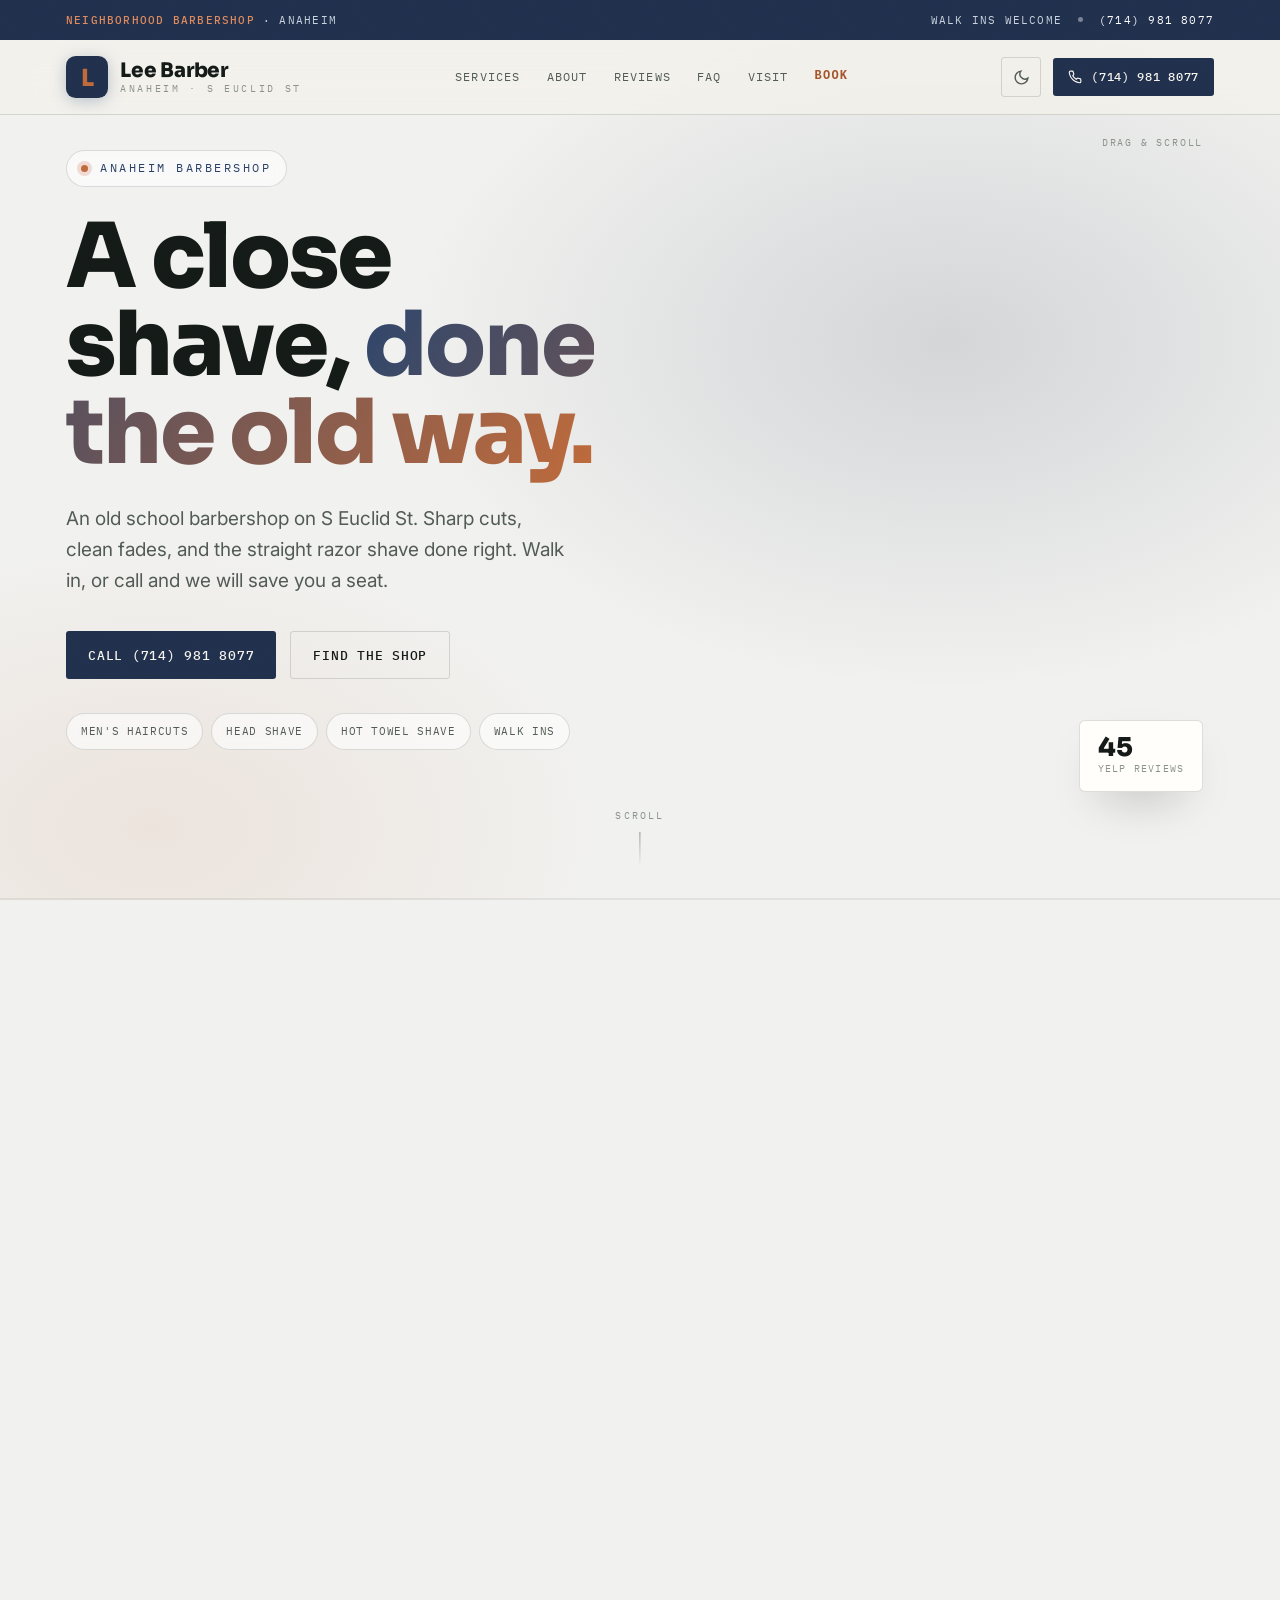
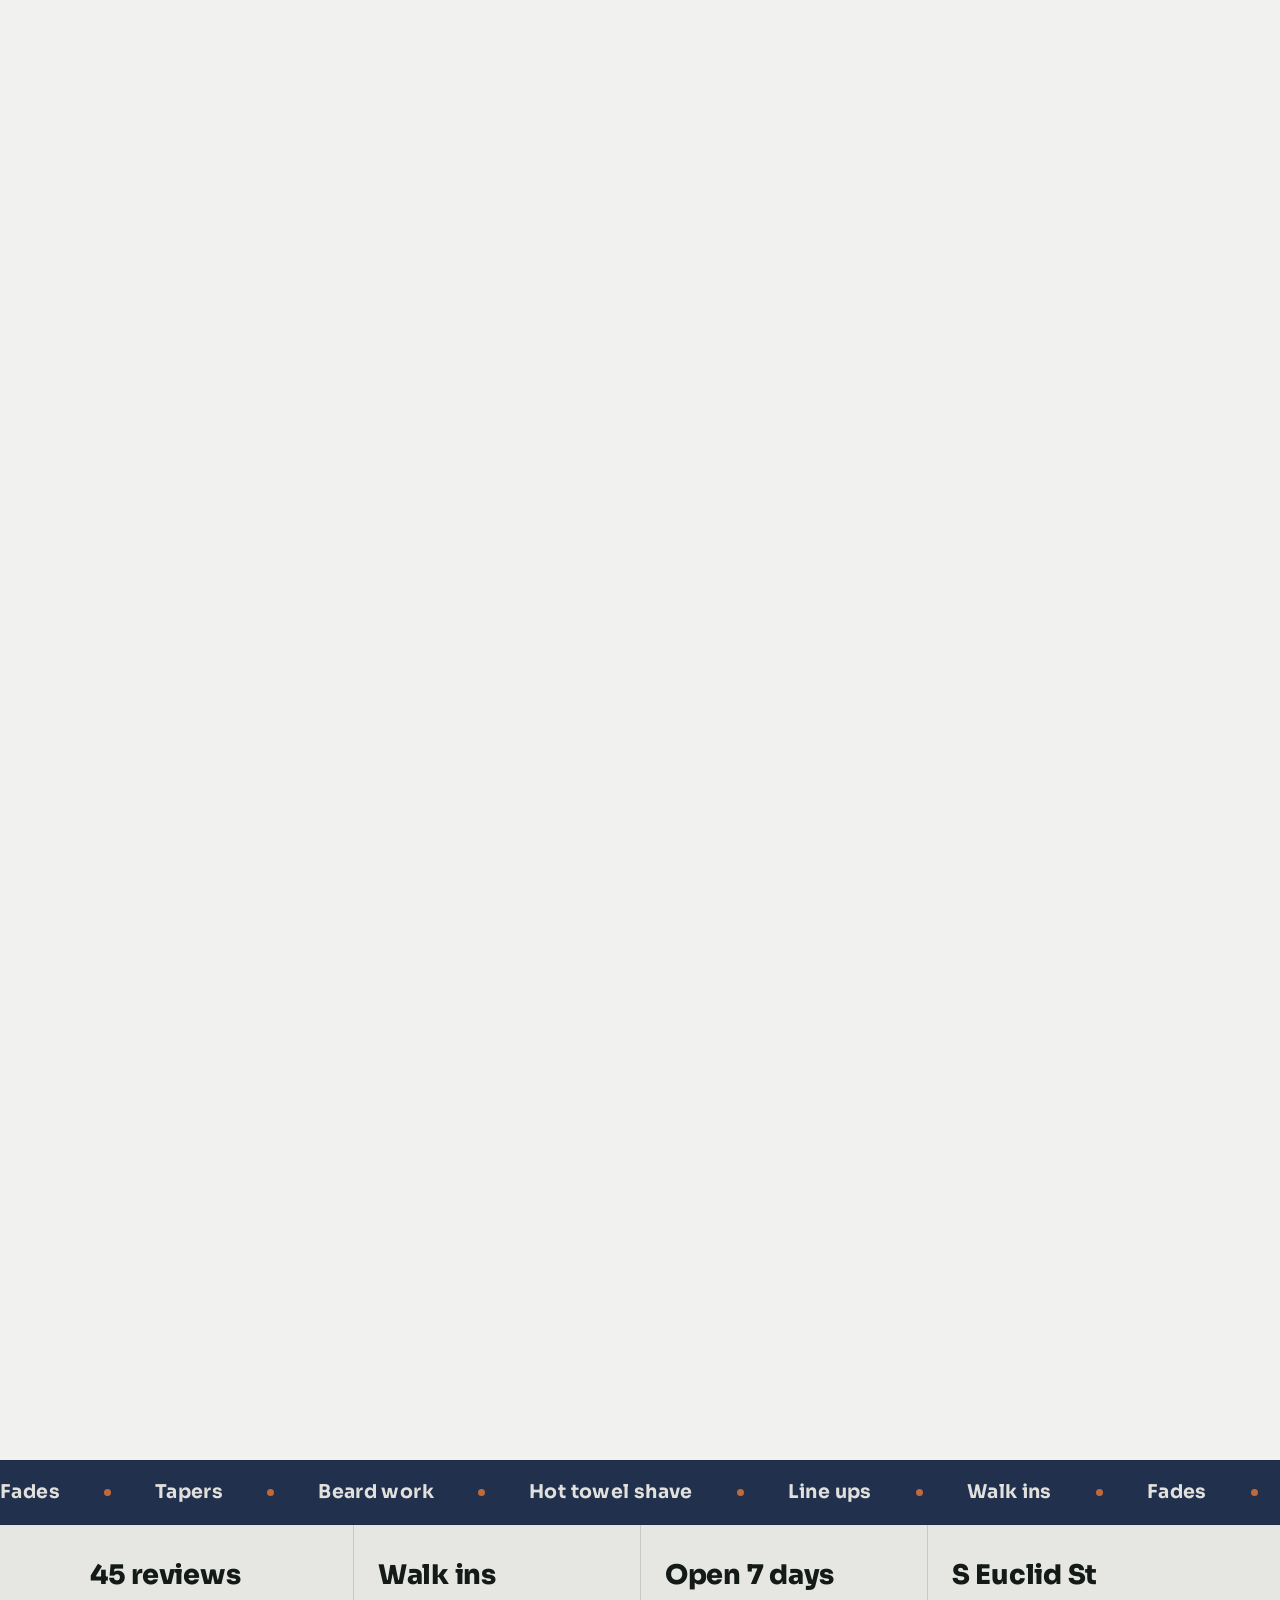
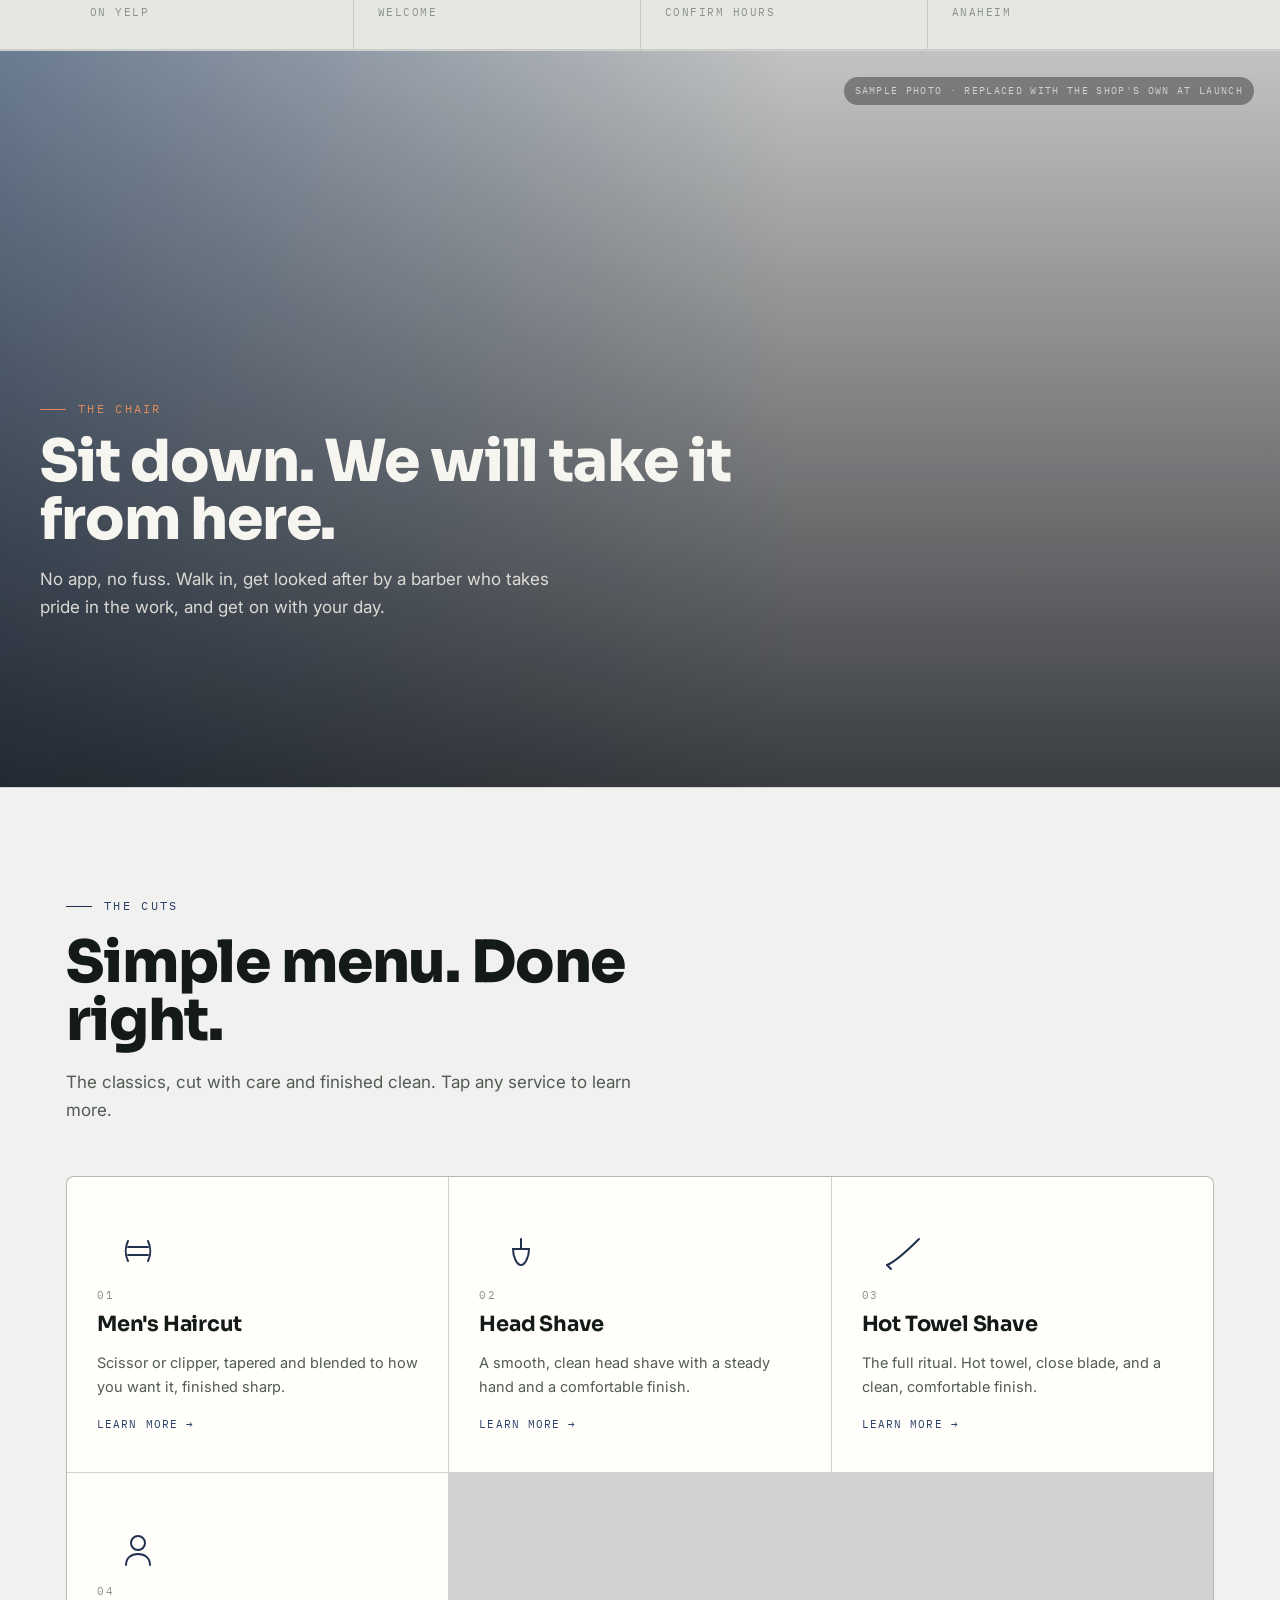
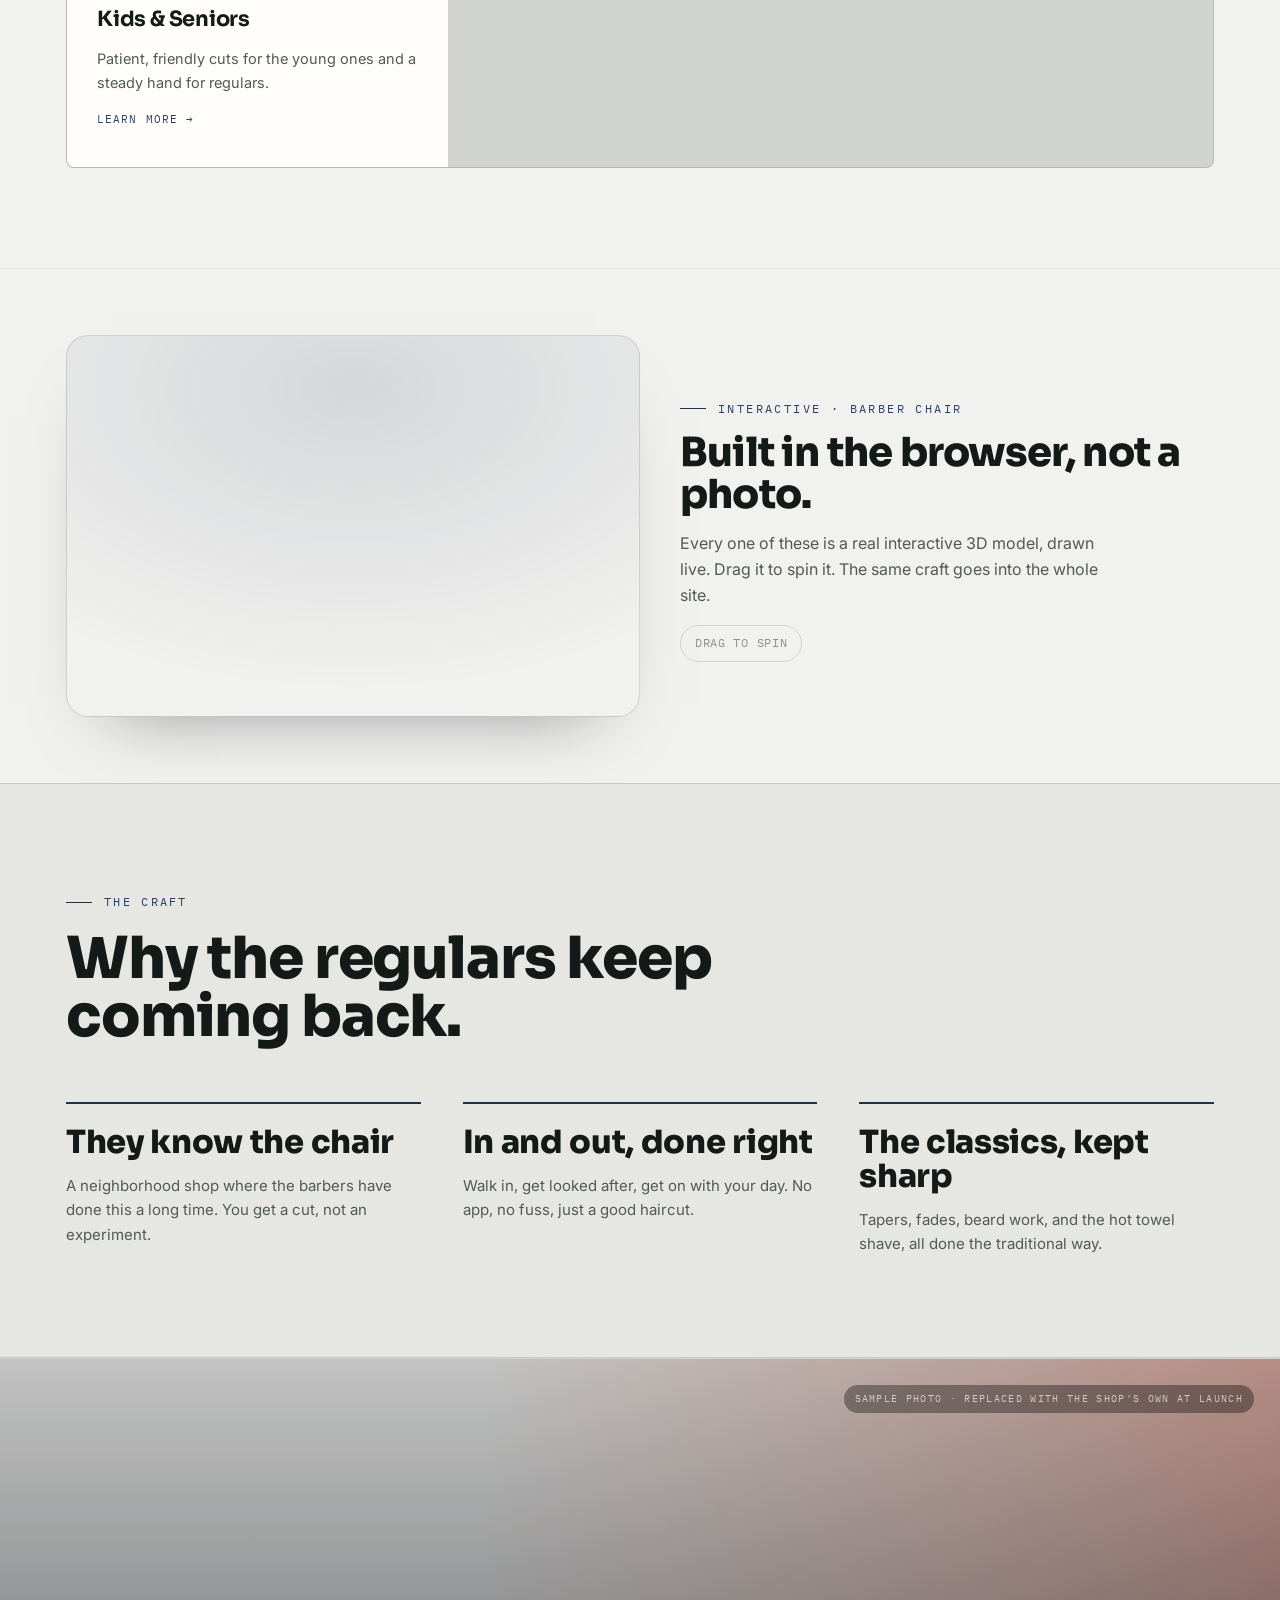
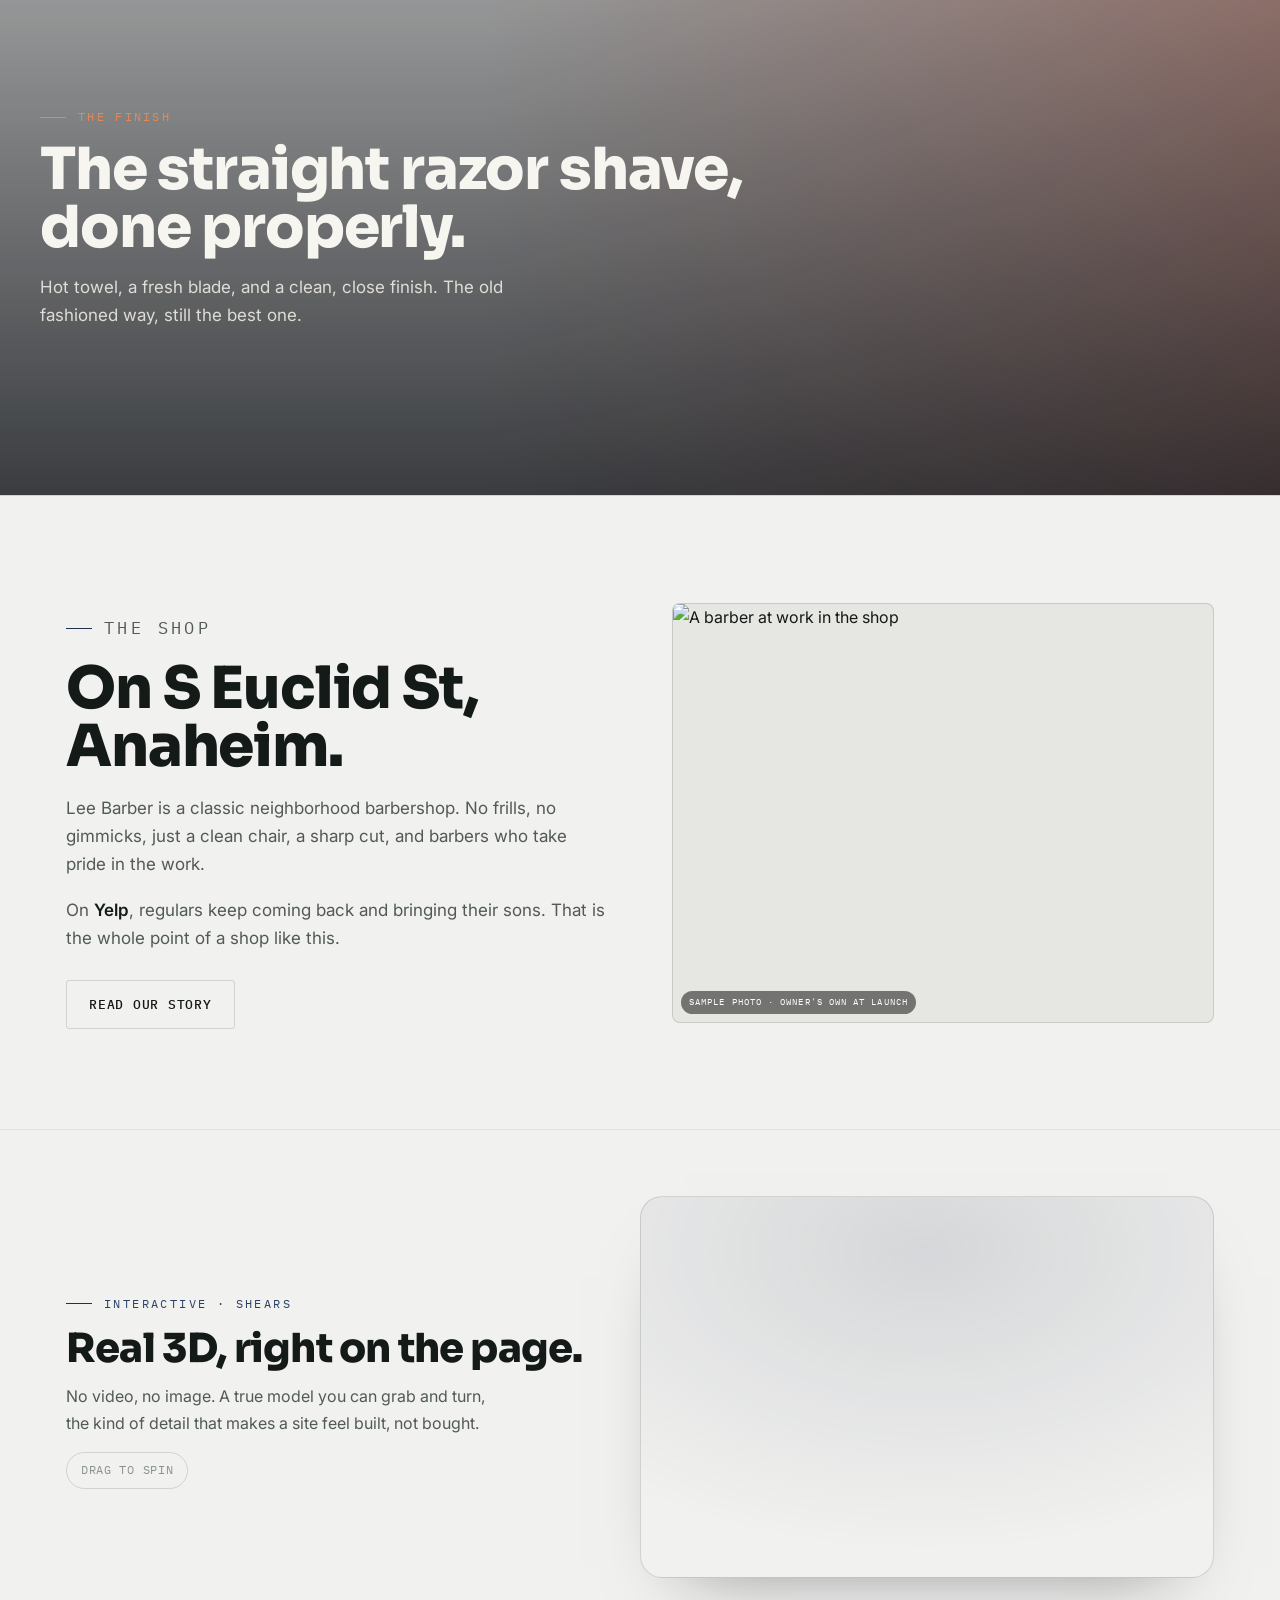
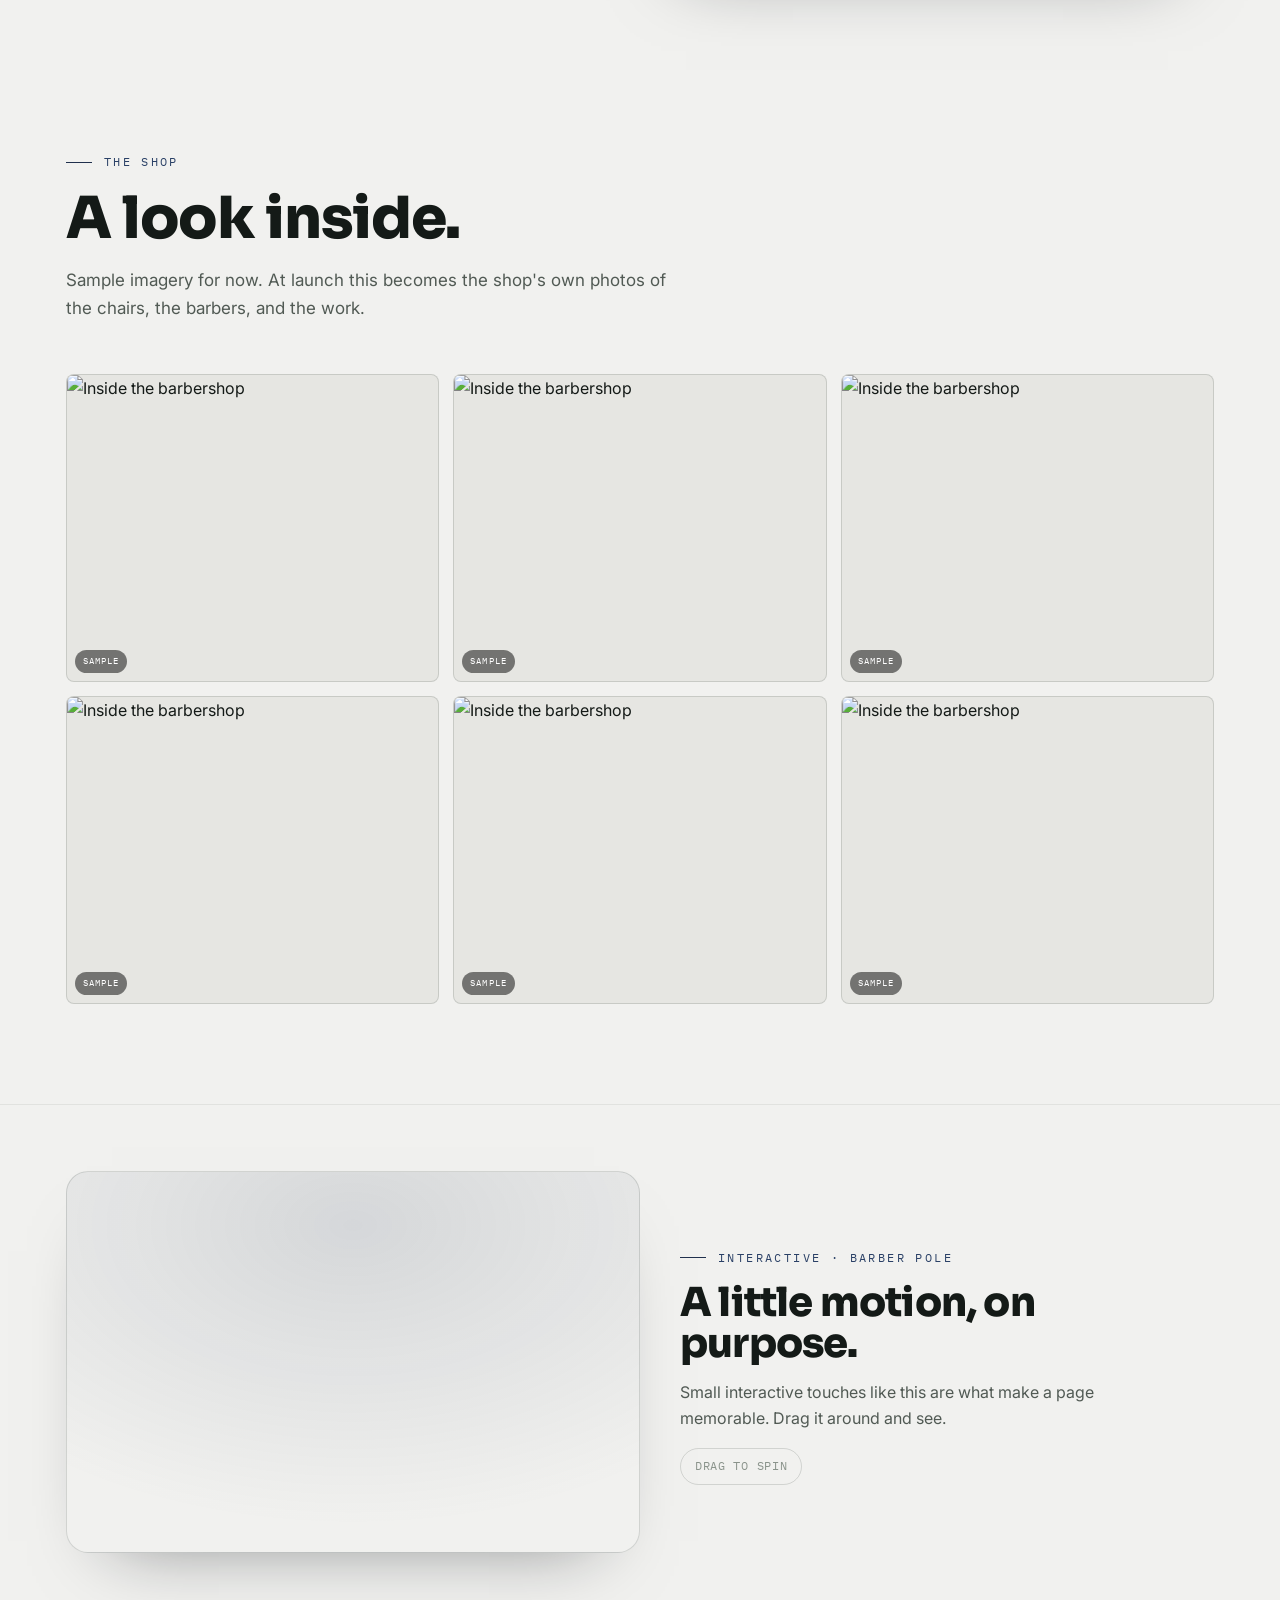
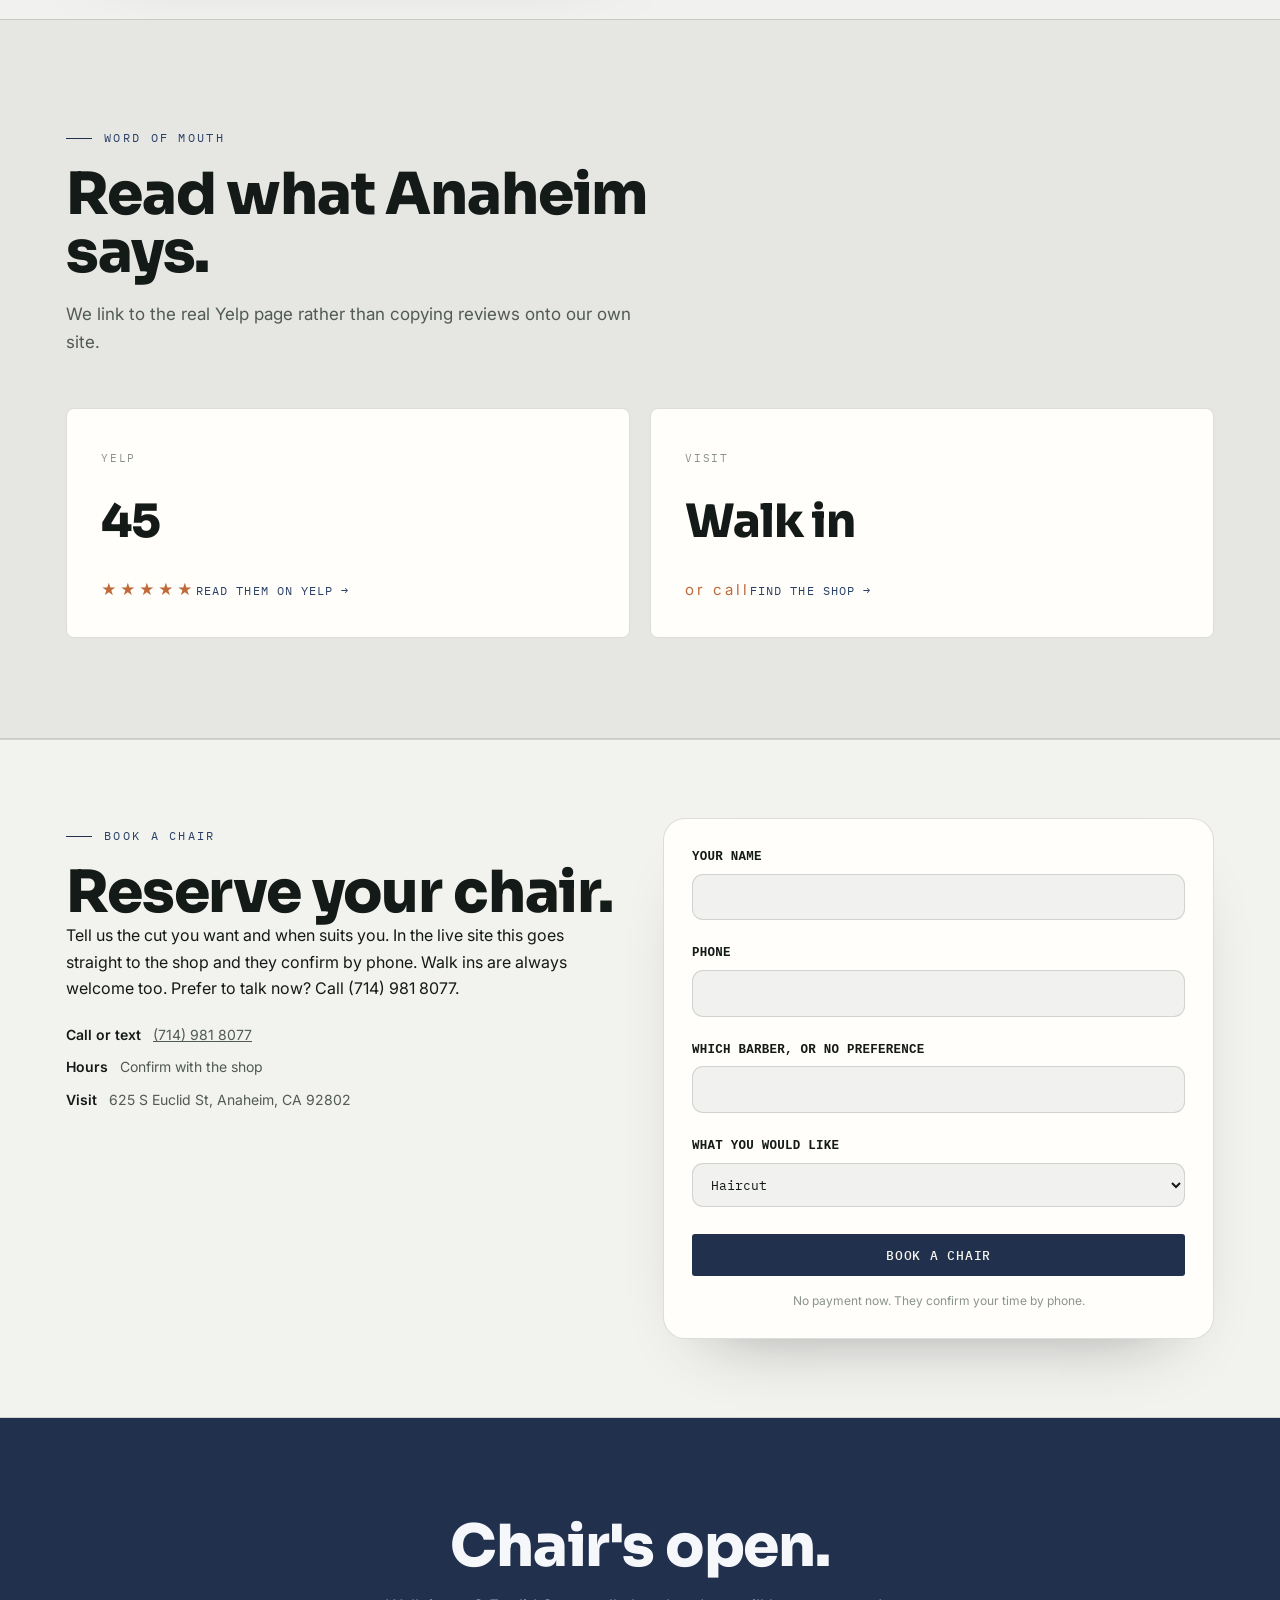
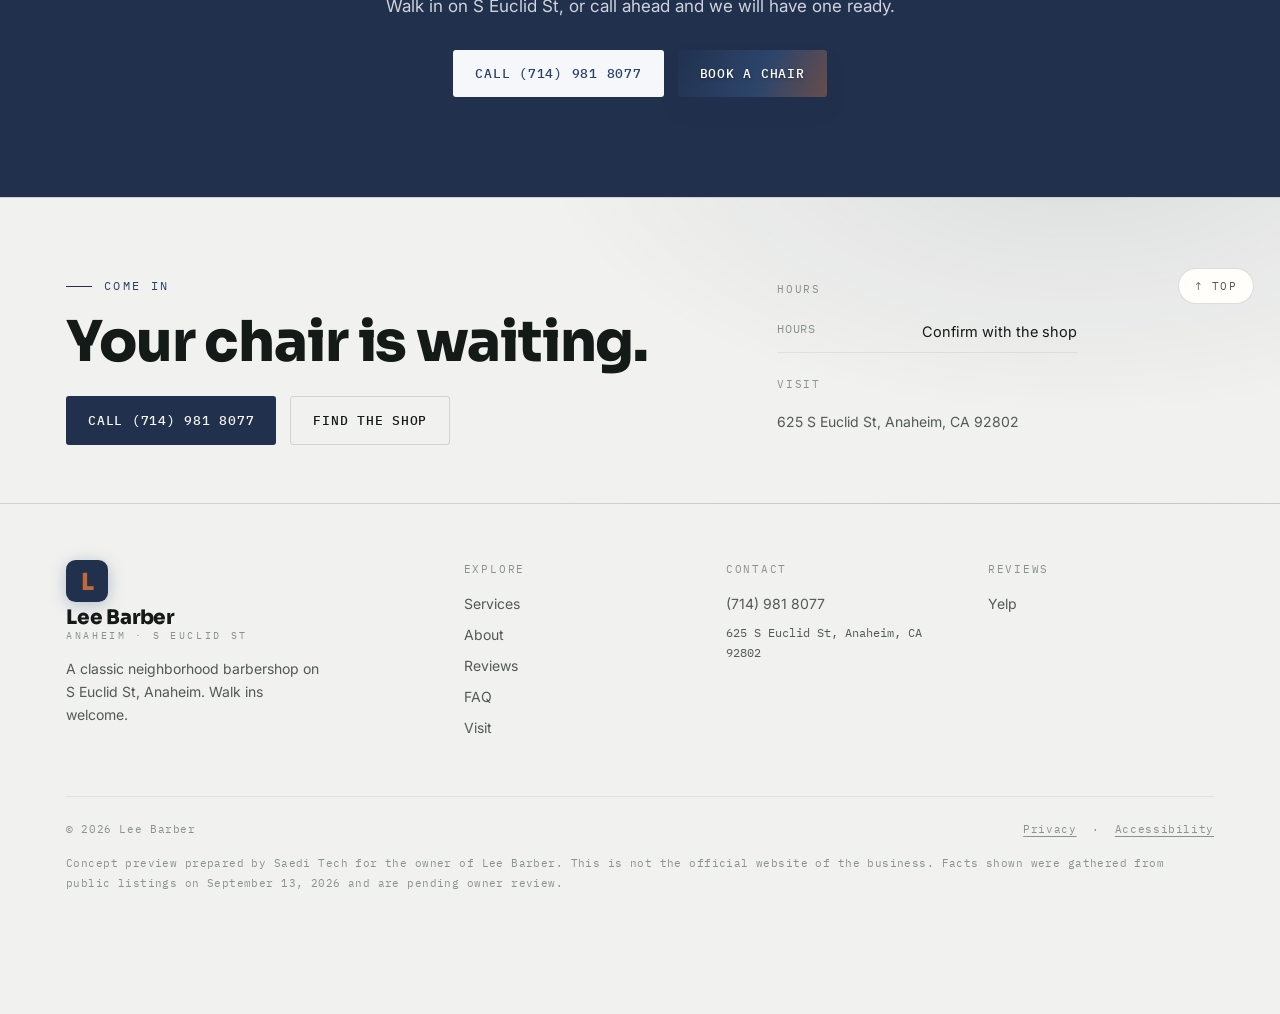
==== commit 6344ebf6: "Fix 3D hero loading, page reveal, spread 3D across page, unique heroes, correct photos Co-Authored-B" ====
--- a/index.html
+++ b/index.html
@@ -164,7 +164,7 @@
     </form>
   </div>
 </section>
-<section class="ctaband"><div class="wrap"><h2 class="up">Chair's open.</h2><p class="up">Walk in on S Euclid St, or call ahead and we will have one ready.</p><div class="cta up"><a class="btn btn-fill" href="tel:+17149818077">Call (714) 981 8077</a><a class="btn btn-line" href="#book">Book a chair</a></div></div></section>
+<section class="ctaband"><div class="wrap"><h2 class="up">Chair's open.</h2><p class="up">Walk in on S Euclid St, or call ahead and we will have one ready.</p><div class="cta up"><a class="btn btn-fill" href="tel:+17149818077">Call (714) 981 8077</a><a class="btn btn-book" href="#book">Book a chair</a></div></div></section>
 </main><script type="module" src="assets/hero3d.js"></script><script type="module" src="assets/objects3d.js?v=2"></script><footer>
   <button class="backtop" id="backtop" aria-label="Back to top">↑ Top</button>
   <div class="foot-hero"><div class="wrap"><div class="foot-top">
--- a/assets/site.css
+++ b/assets/site.css
@@ -403,3 +403,9 @@
 .form-done .ok{width:54px;height:54px;border-radius:50%;background:var(--indigo);color:var(--btn-tx);display:grid;place-items:center;font-size:27px;margin:0 auto 14px}
 .form-done h3{margin-bottom:8px}.form-done p{color:var(--muted);font-size:14px}
 @media(max-width:820px){.bookband .bookgrid{grid-template-columns:1fr;gap:28px}}
+
+/* ---- vibrant booking button (mix of both brand colors) ---- */
+.btn-book{background:linear-gradient(115deg,var(--indigo) 0%,var(--indigo-2) 40%,var(--shu-tx) 100%);color:#fff;border:none;background-size:150% 150%;background-position:0% 50%;text-shadow:0 1px 3px rgba(0,0,0,.38);box-shadow:0 12px 26px -12px color-mix(in srgb,var(--indigo) 55%,transparent);transition:background-position .55s var(--ease),transform .2s,box-shadow .3s,filter .3s}
+.btn-book:hover{background-position:100% 50%;transform:translateY(-1px);box-shadow:0 18px 32px -12px color-mix(in srgb,var(--indigo) 62%,transparent)}
+.btn-book:active{transform:translateY(0)}
+.navlinks a[href$="#book"],.navlinks a[href$="#book"]:hover{color:var(--shu-tx);font-weight:600}
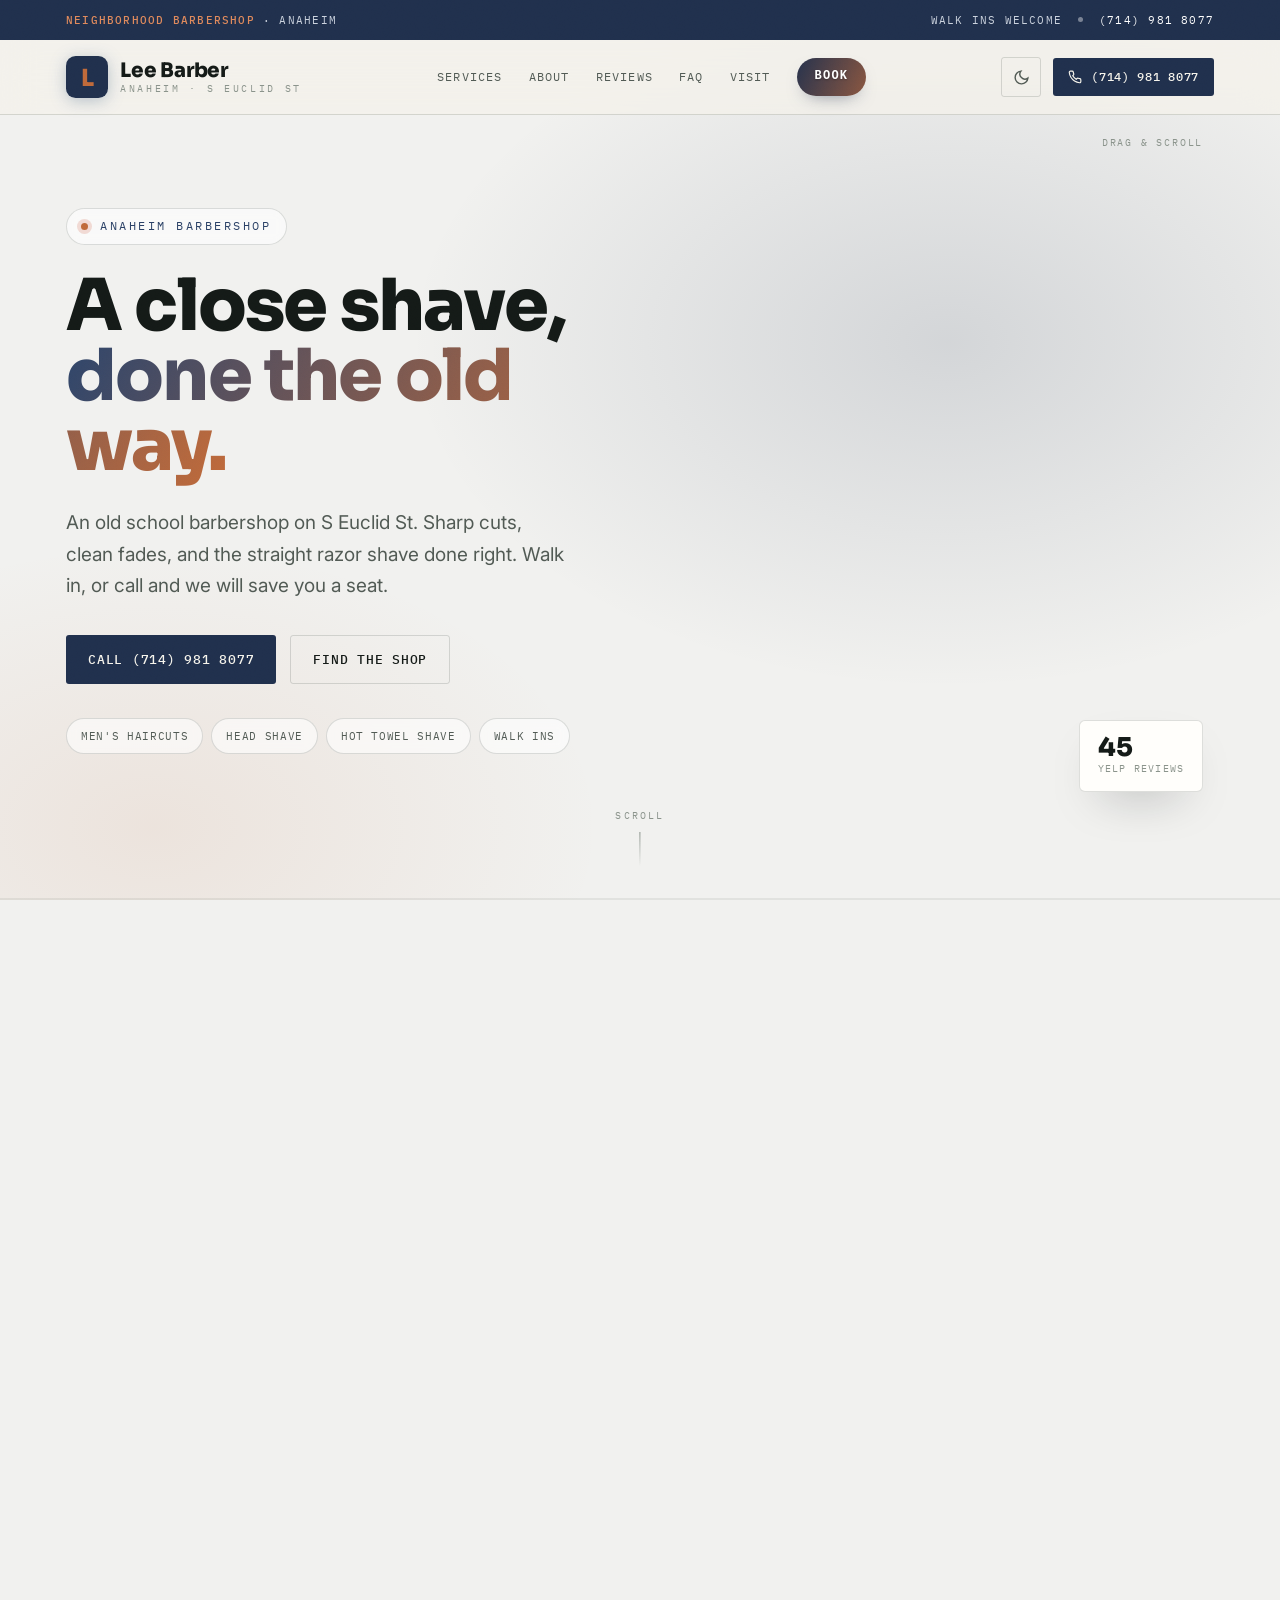
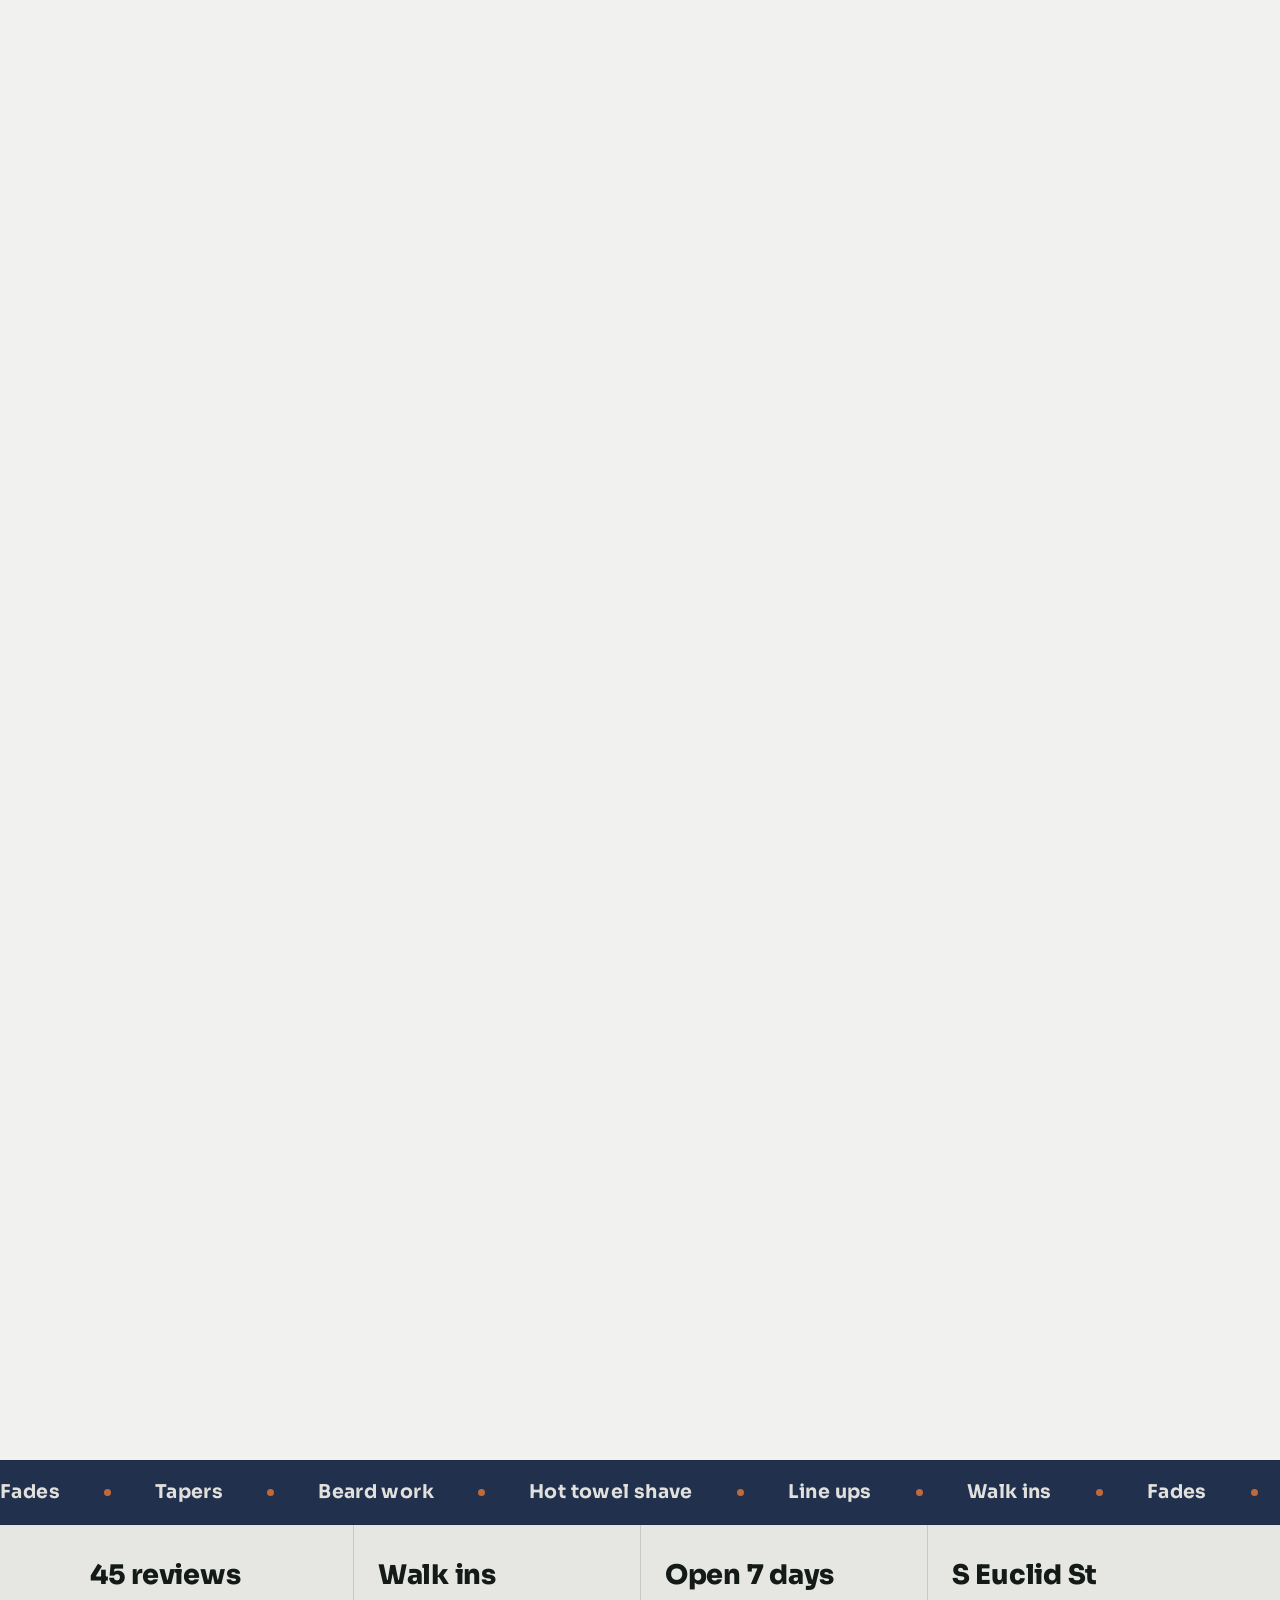
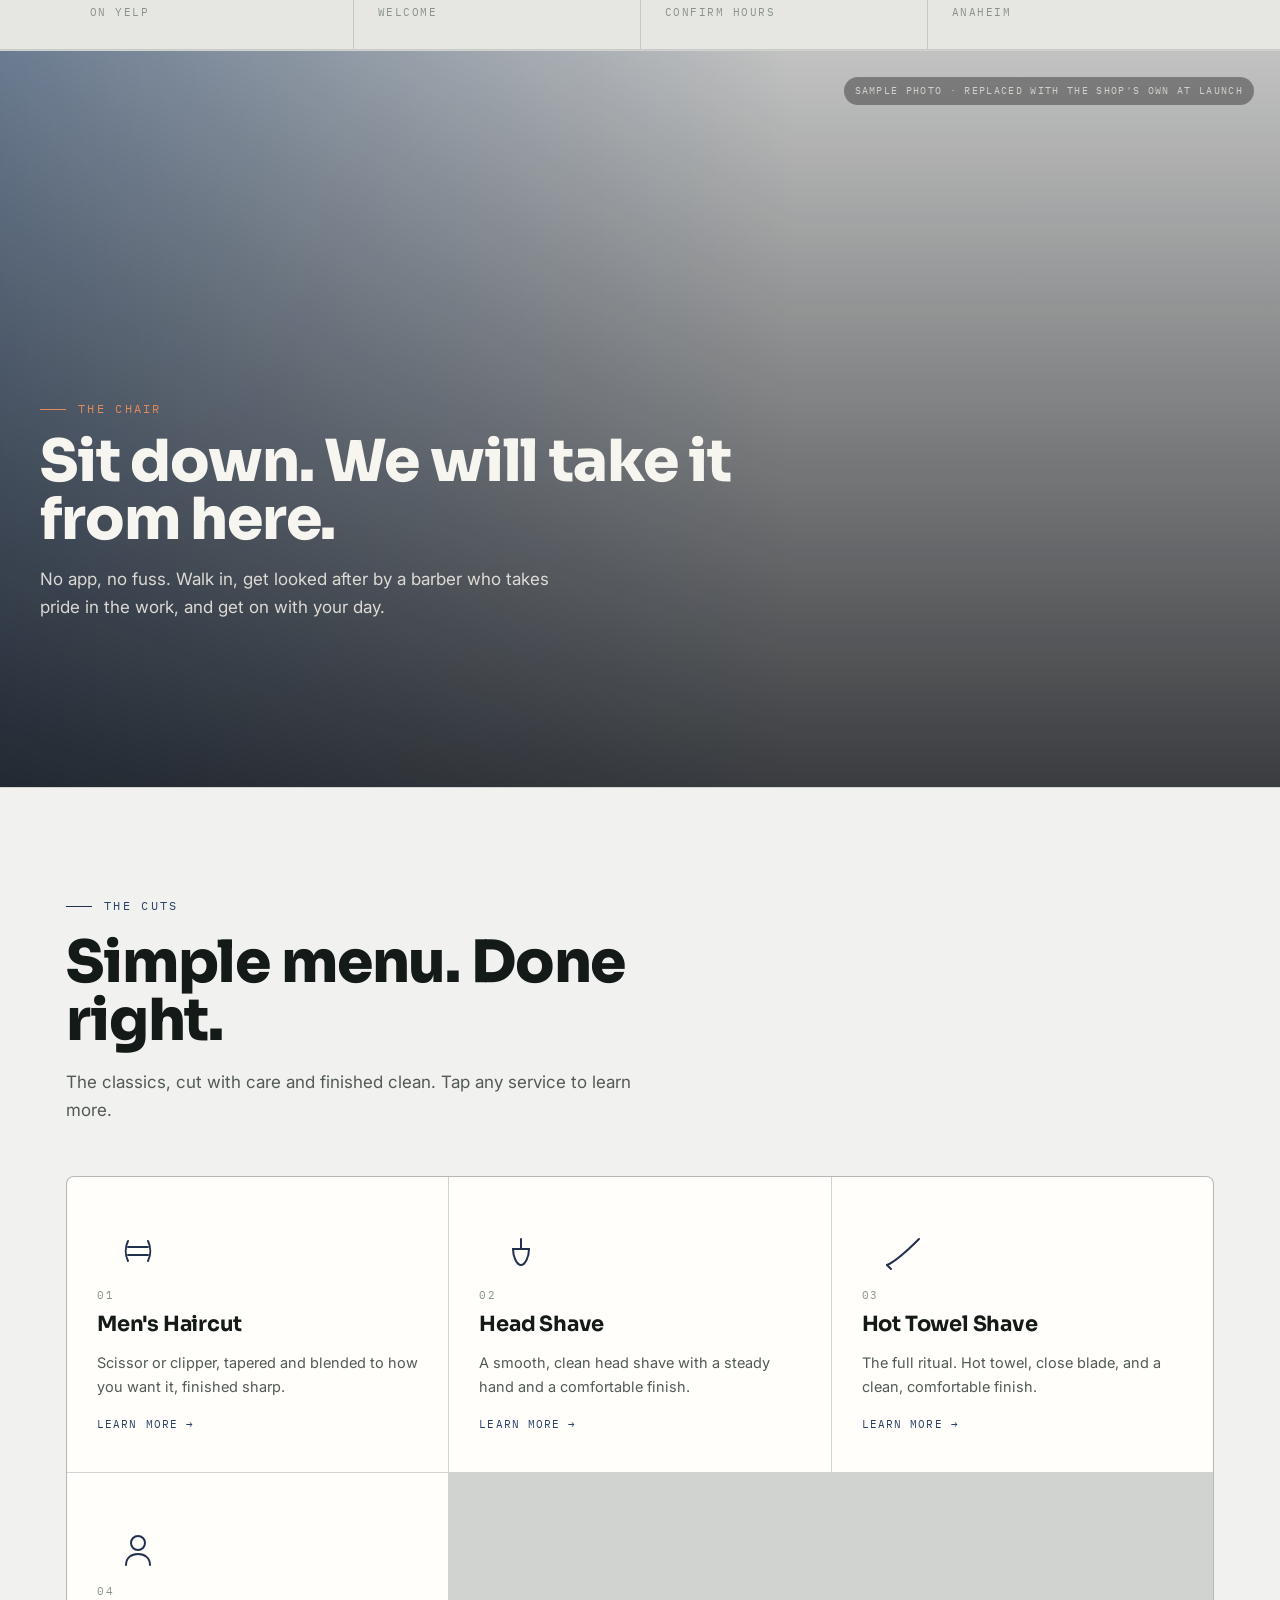
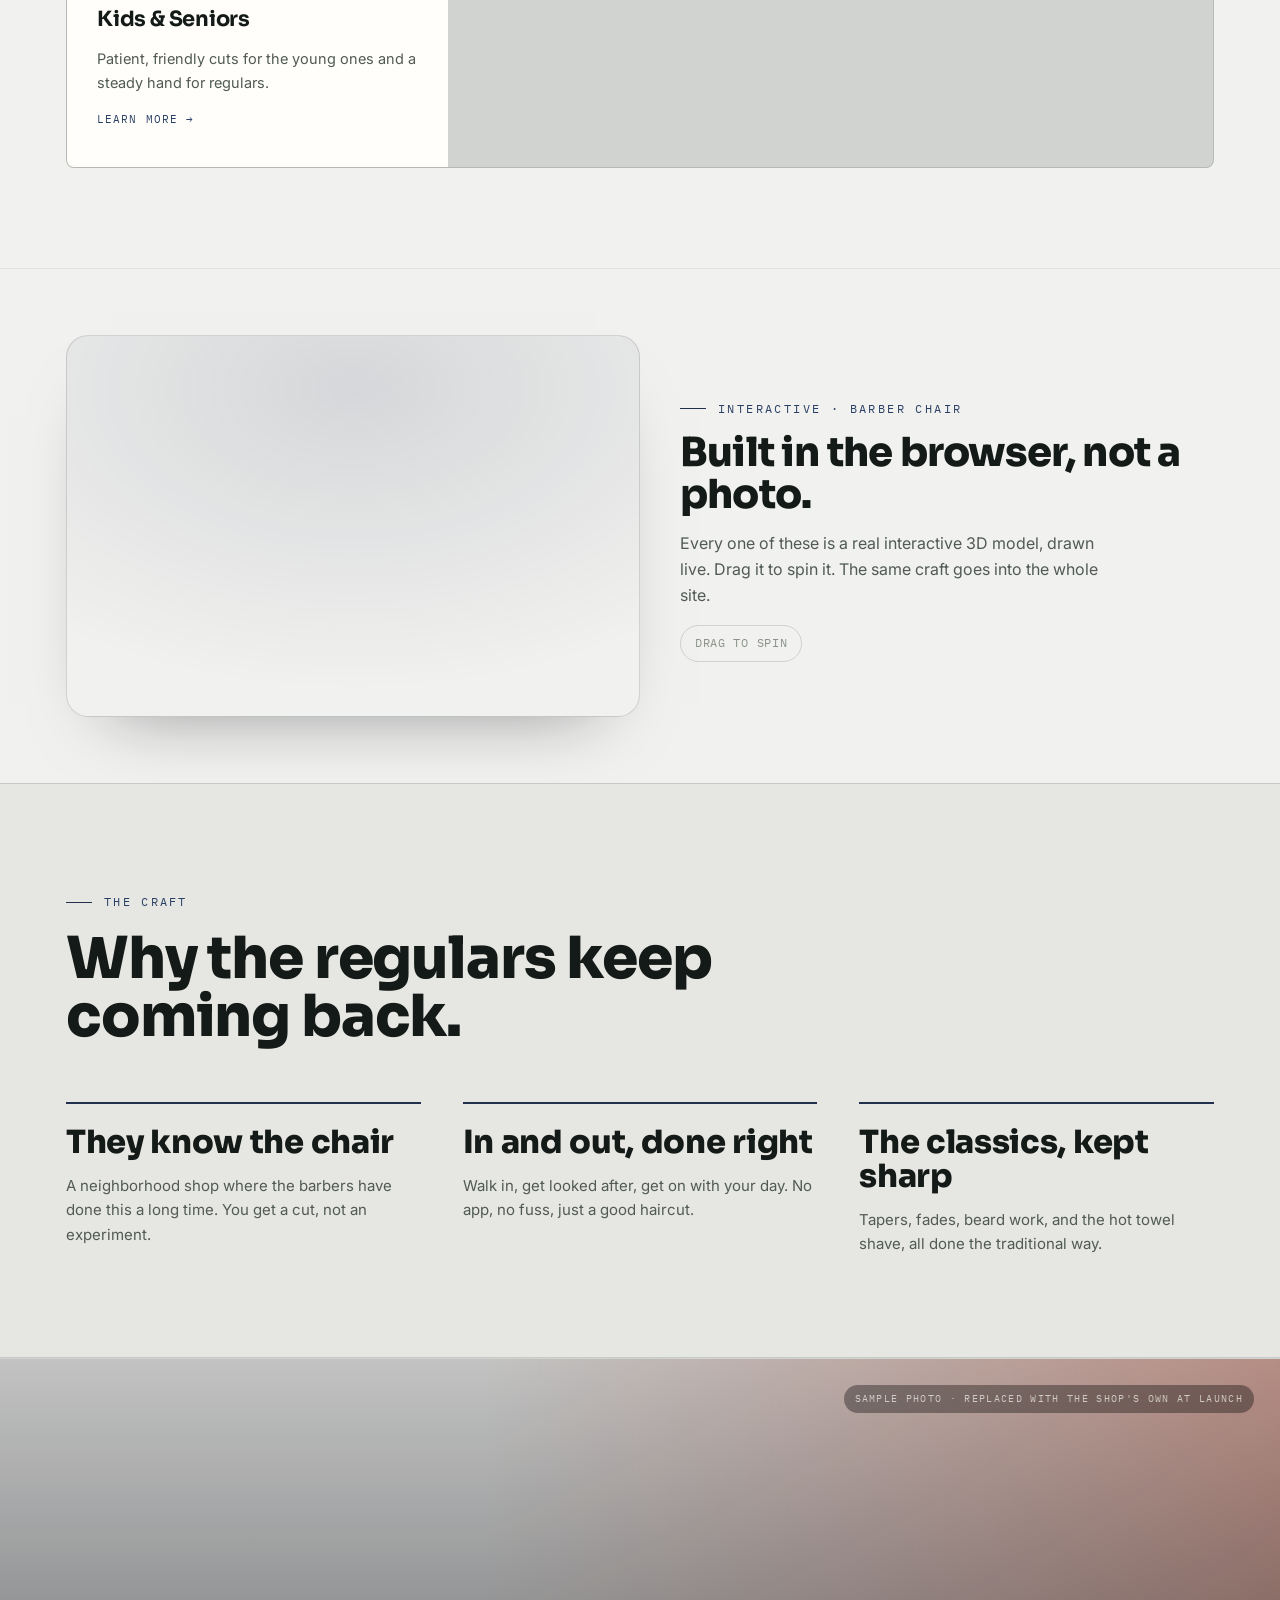
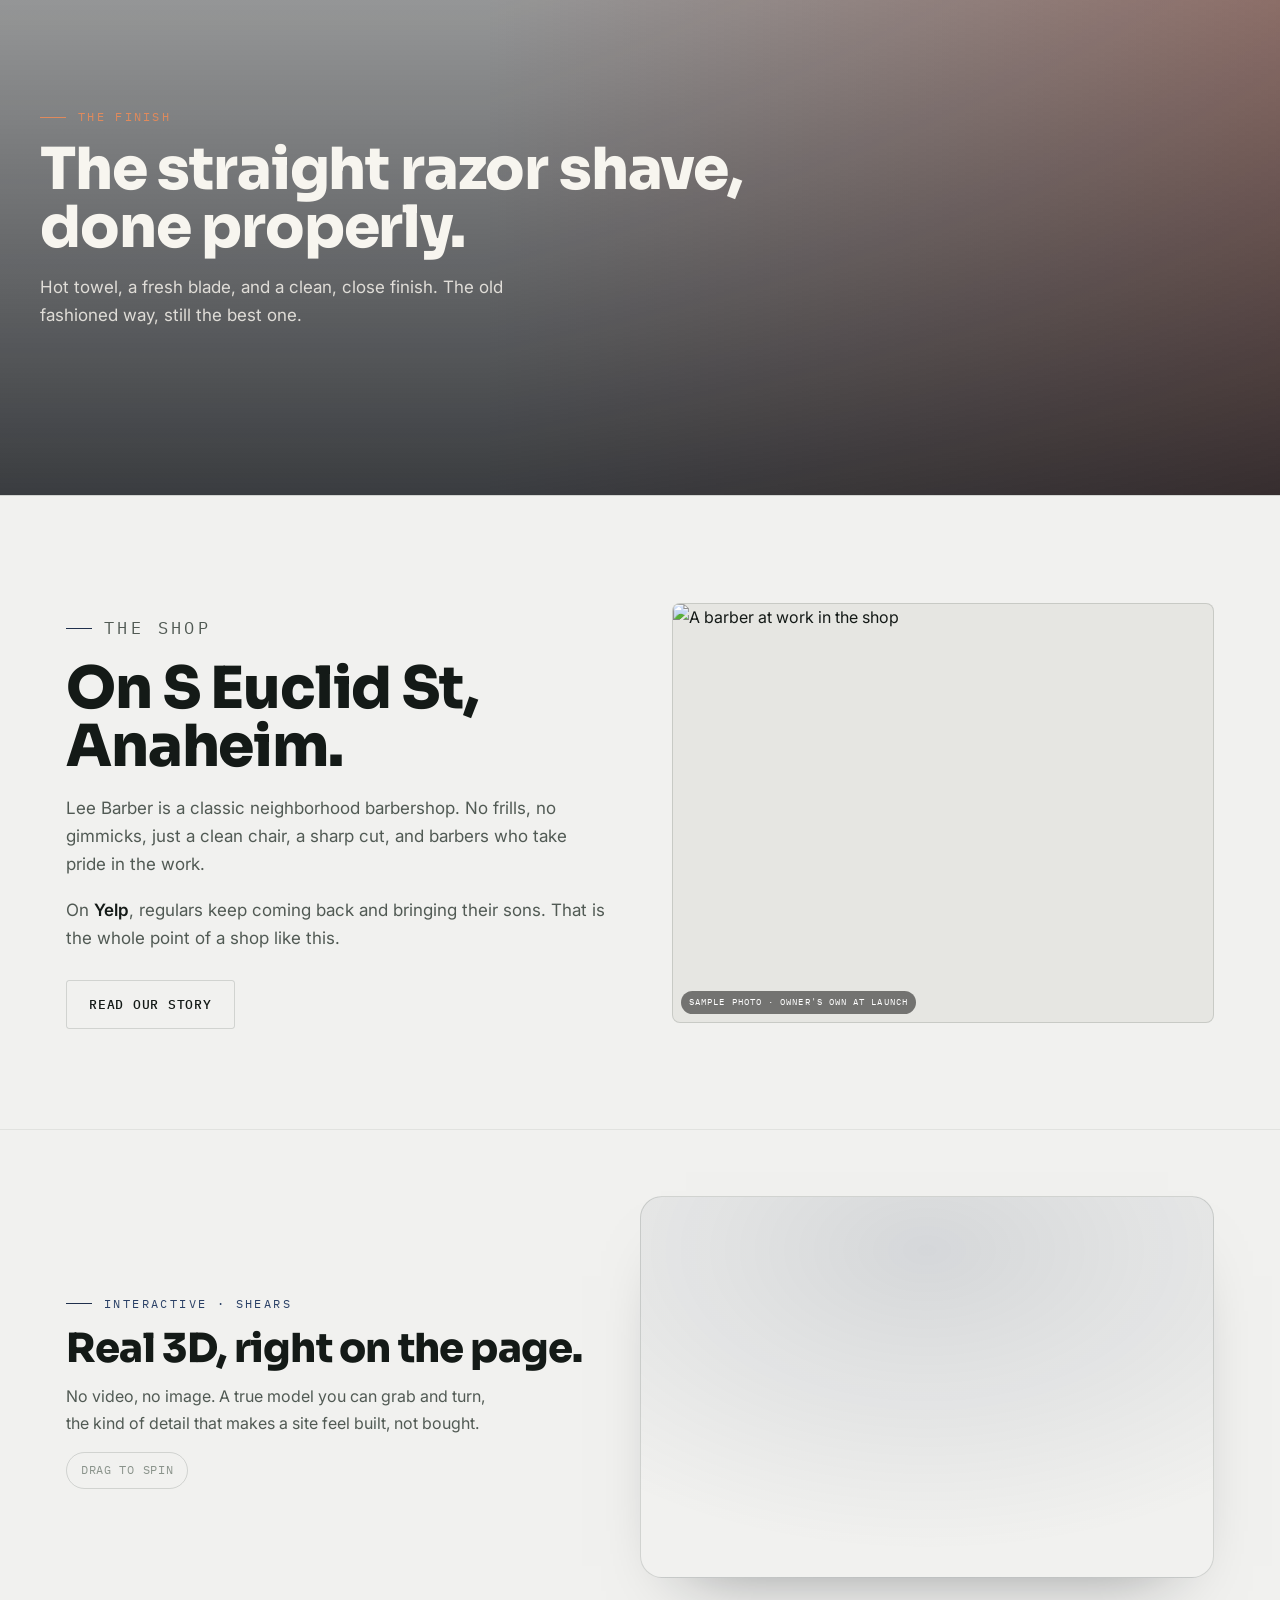
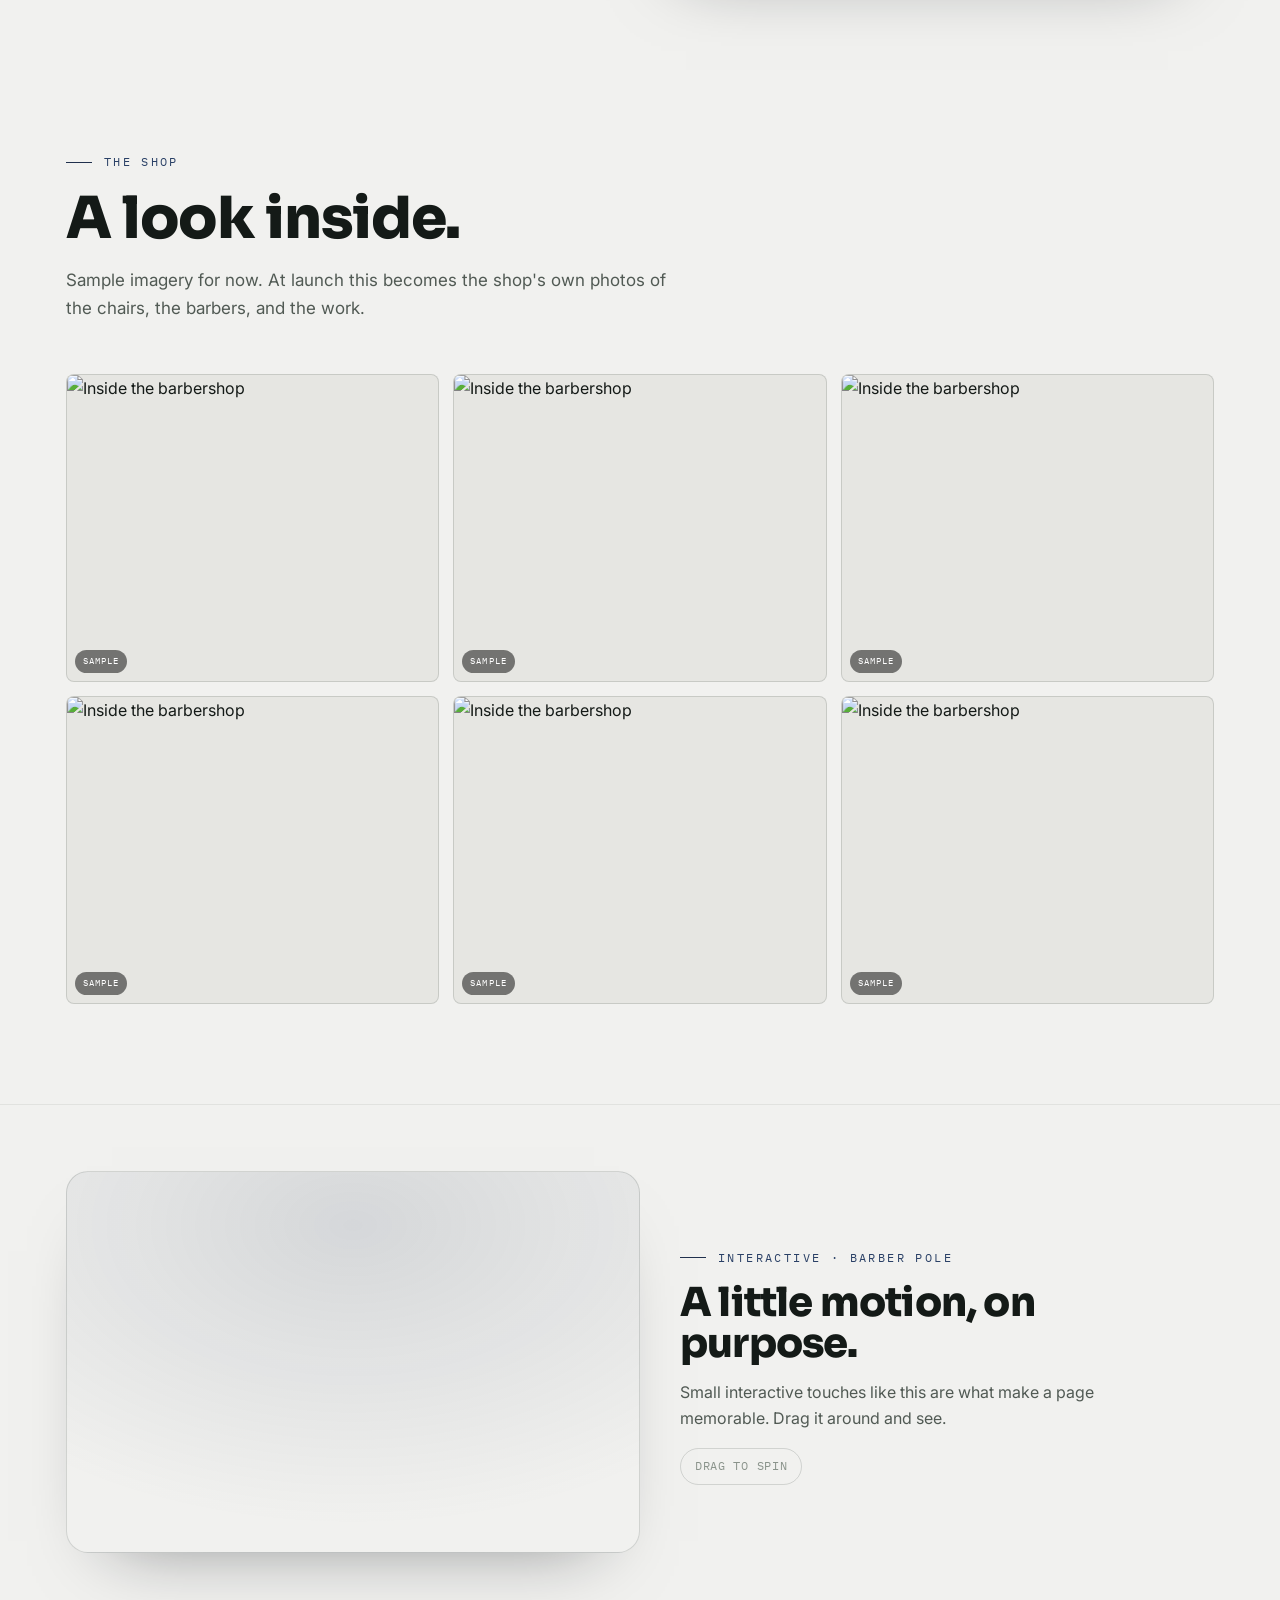
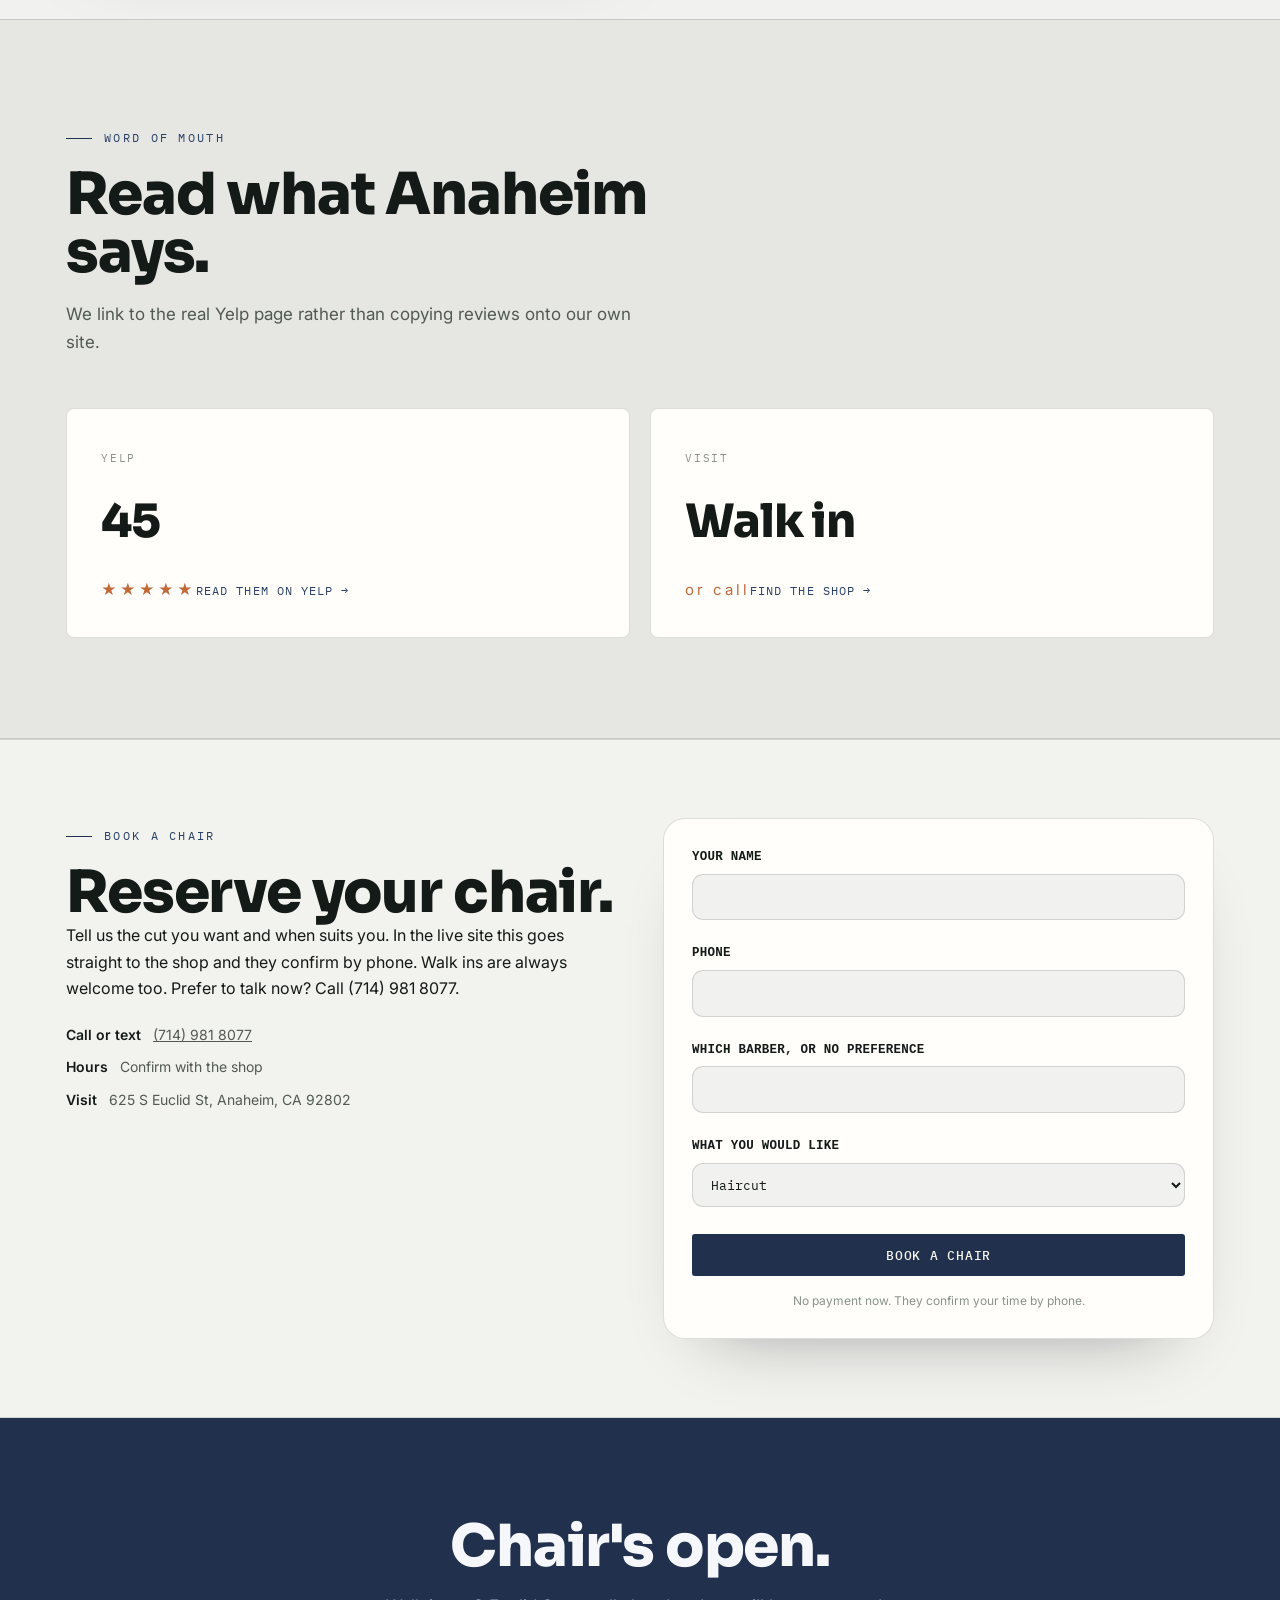
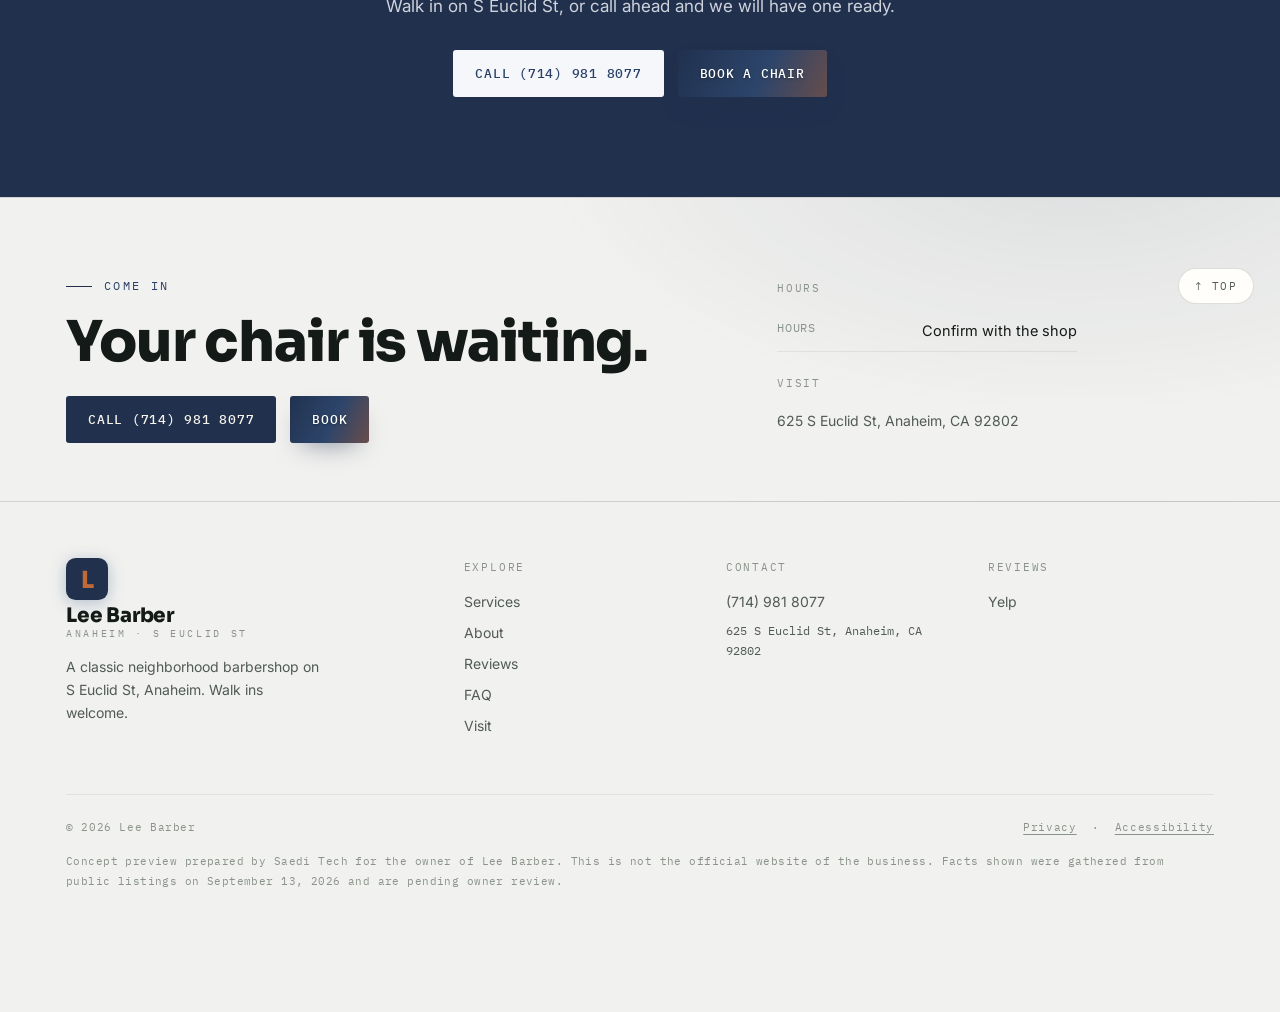
==== commit fe1edc4b: "Fix 3D hero loading, page reveal, spread 3D across page, unique heroes, correct photos Co-Authored-B" ====
--- a/index.html
+++ b/index.html
@@ -165,10 +165,10 @@
   </div>
 </section>
 <section class="ctaband"><div class="wrap"><h2 class="up">Chair's open.</h2><p class="up">Walk in on S Euclid St, or call ahead and we will have one ready.</p><div class="cta up"><a class="btn btn-fill" href="tel:+17149818077">Call (714) 981 8077</a><a class="btn btn-book" href="#book">Book a chair</a></div></div></section>
-</main><script type="module" src="assets/hero3d.js"></script><script type="module" src="assets/objects3d.js?v=2"></script><footer>
+</main><script type="module" src="assets/hero3d.js?v=3"></script><script type="module" src="assets/objects3d.js?v=3"></script><footer>
   <button class="backtop" id="backtop" aria-label="Back to top">↑ Top</button>
   <div class="foot-hero"><div class="wrap"><div class="foot-top">
-    <div class="foot-cta"><p class="kick">Come in</p><h2>Your chair is waiting.</h2><div class="cta"><a class="btn btn-fill" href="tel:+17149818077">Call (714) 981 8077</a><a class="btn btn-line" href="visit.html">Find the shop</a></div></div>
+    <div class="foot-cta"><p class="kick">Come in</p><h2>Your chair is waiting.</h2><div class="cta"><a class="btn btn-fill" href="tel:+17149818077">Call (714) 981 8077</a><a class="btn btn-book" href="index.html#book">Book</a></div></div>
     <div class="foot-hours"><p class="ft">Hours</p><div class="hrow"><span>Hours</span><span>Confirm with the shop</span></div><p class="ft" style="margin-top:22px">Visit</p><p class="addr">625 S Euclid St, Anaheim, CA 92802</p></div>
   </div></div></div>
   <div class="wrap foot-main">
--- a/assets/site.css
+++ b/assets/site.css
@@ -84,7 +84,7 @@
 header.hero{position:relative;min-height:100svh;overflow:hidden}
 .sticky{position:relative;min-height:100svh;overflow:hidden;display:flex;align-items:center;padding:90px 0 44px}
 /* scroll-driven exploded 3D hero */
-header.hero.scroll3d{height:340vh;min-height:0}
+header.hero.scroll3d{height:340vh;min-height:0;overflow:visible}
 header.hero.scroll3d .sticky{position:sticky;top:0;height:100svh;min-height:0;padding:0}
 .callouts{position:absolute;z-index:2;top:50%;left:26px;transform:translateY(-50%);max-width:360px;opacity:0;pointer-events:none;will-change:opacity}
 .callouts h3{font-family:'Sora',sans-serif;font-weight:800;font-size:clamp(26px,3.2vw,40px);letter-spacing:-.02em;line-height:1.02;margin-bottom:18px}
@@ -409,3 +409,17 @@
 .btn-book:hover{background-position:100% 50%;transform:translateY(-1px);box-shadow:0 18px 32px -12px color-mix(in srgb,var(--indigo) 62%,transparent)}
 .btn-book:active{transform:translateY(0)}
 .navlinks a[href$="#book"],.navlinks a[href$="#book"]:hover{color:var(--shu-tx);font-weight:600}
+
+/* ---- hero overlap fix: reserve header space + fit tall headlines (desktop) ---- */
+@media (min-width:941px){
+  header.hero.scroll3d .sticky{padding:126px 0 64px !important;align-items:center}
+  header.hero.scroll3d h1{font-size:clamp(44px,5.6vw,74px)}
+  .callouts{top:calc(50% + 30px)}
+}
+
+/* ---- prominent animated Book pill in header nav ---- */
+.navlinks a[href$="#book"]{background:linear-gradient(115deg,var(--indigo),var(--shu));color:#fff !important;padding:9px 18px;border-radius:40px;text-shadow:0 1px 2px rgba(0,0,0,.3);box-shadow:0 8px 18px -9px color-mix(in srgb,var(--indigo) 55%,transparent);background-size:160% 160%;background-position:0% 50%;transition:background-position .55s var(--ease),transform .2s,box-shadow .3s}
+.navlinks a[href$="#book"]:hover{background-position:100% 50%;transform:translateY(-1px);box-shadow:0 12px 22px -9px color-mix(in srgb,var(--indigo) 62%,transparent)}
+.navlinks a[href$="#book"]::after{display:none !important}
+/* ---- footer reveal + CTA polish ---- */
+.foot-hero .foot-cta h2{transition:transform .7s var(--ease),opacity .7s var(--ease)}
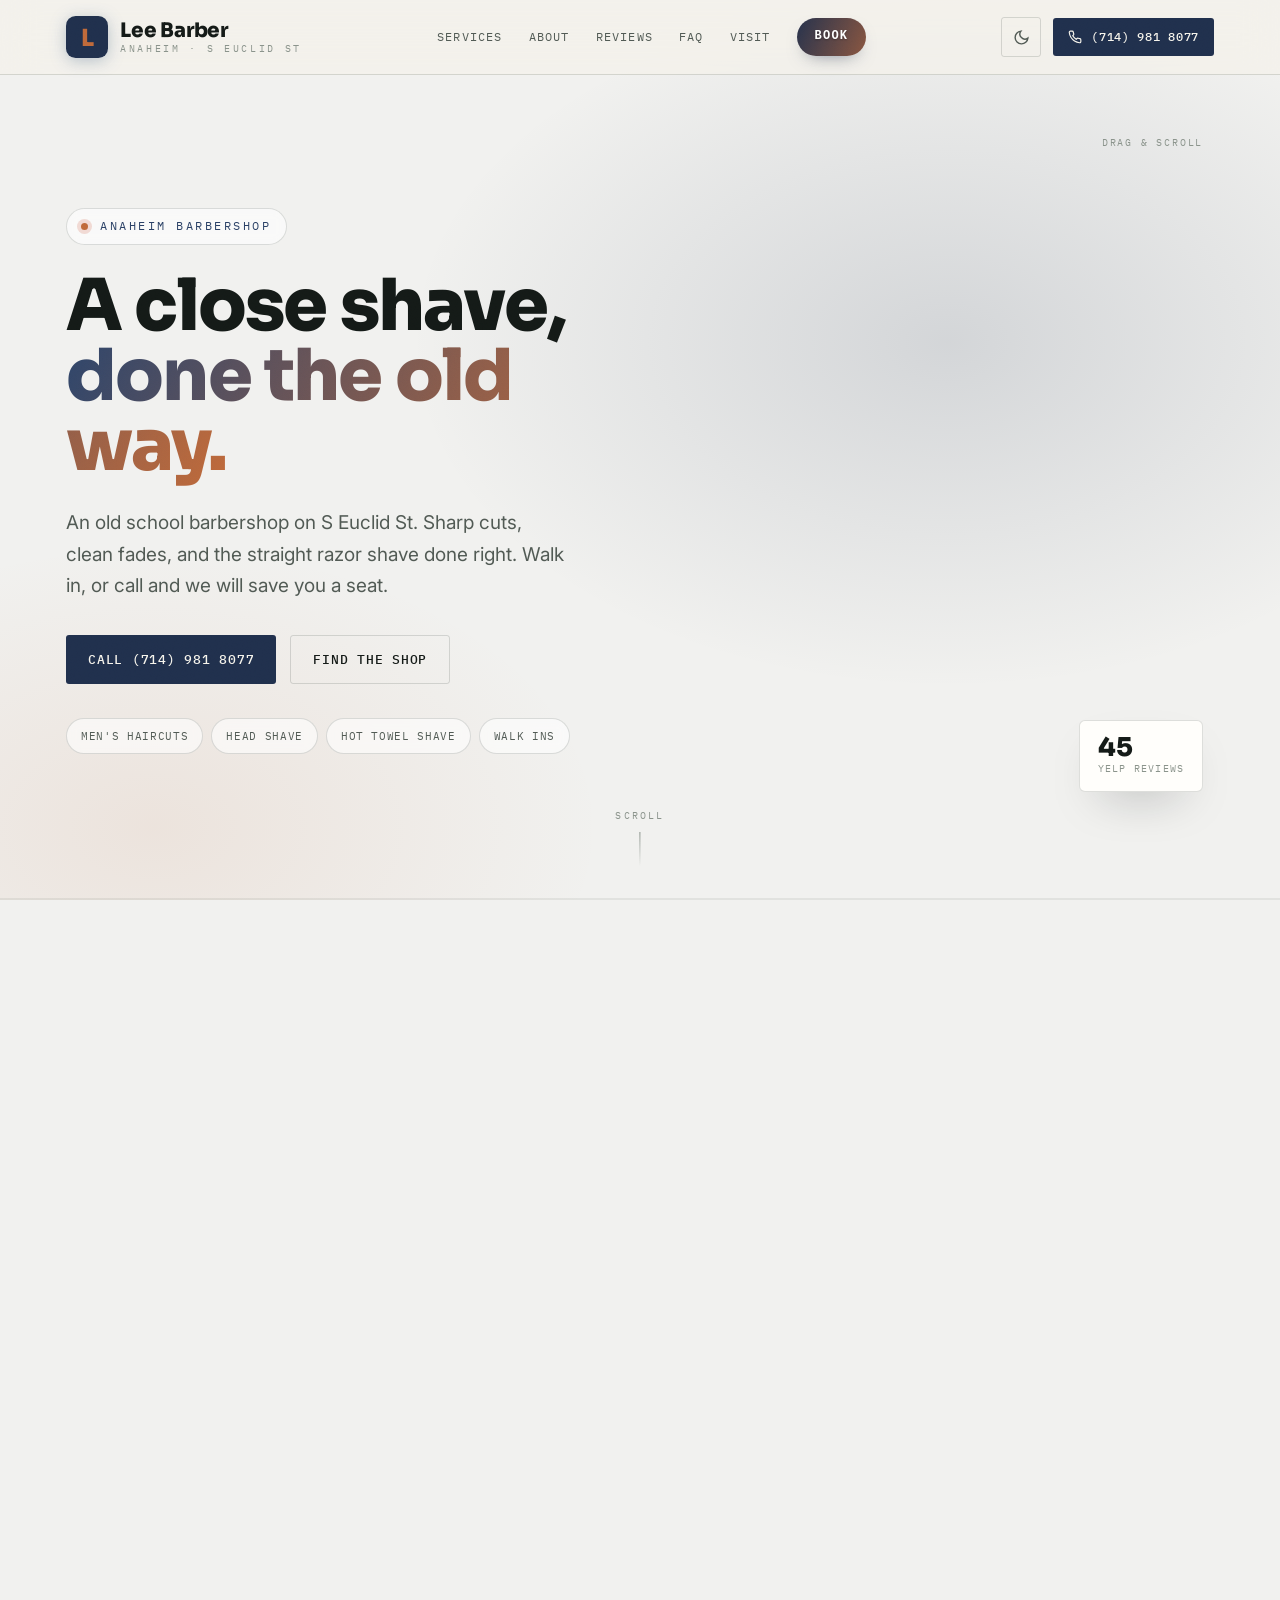
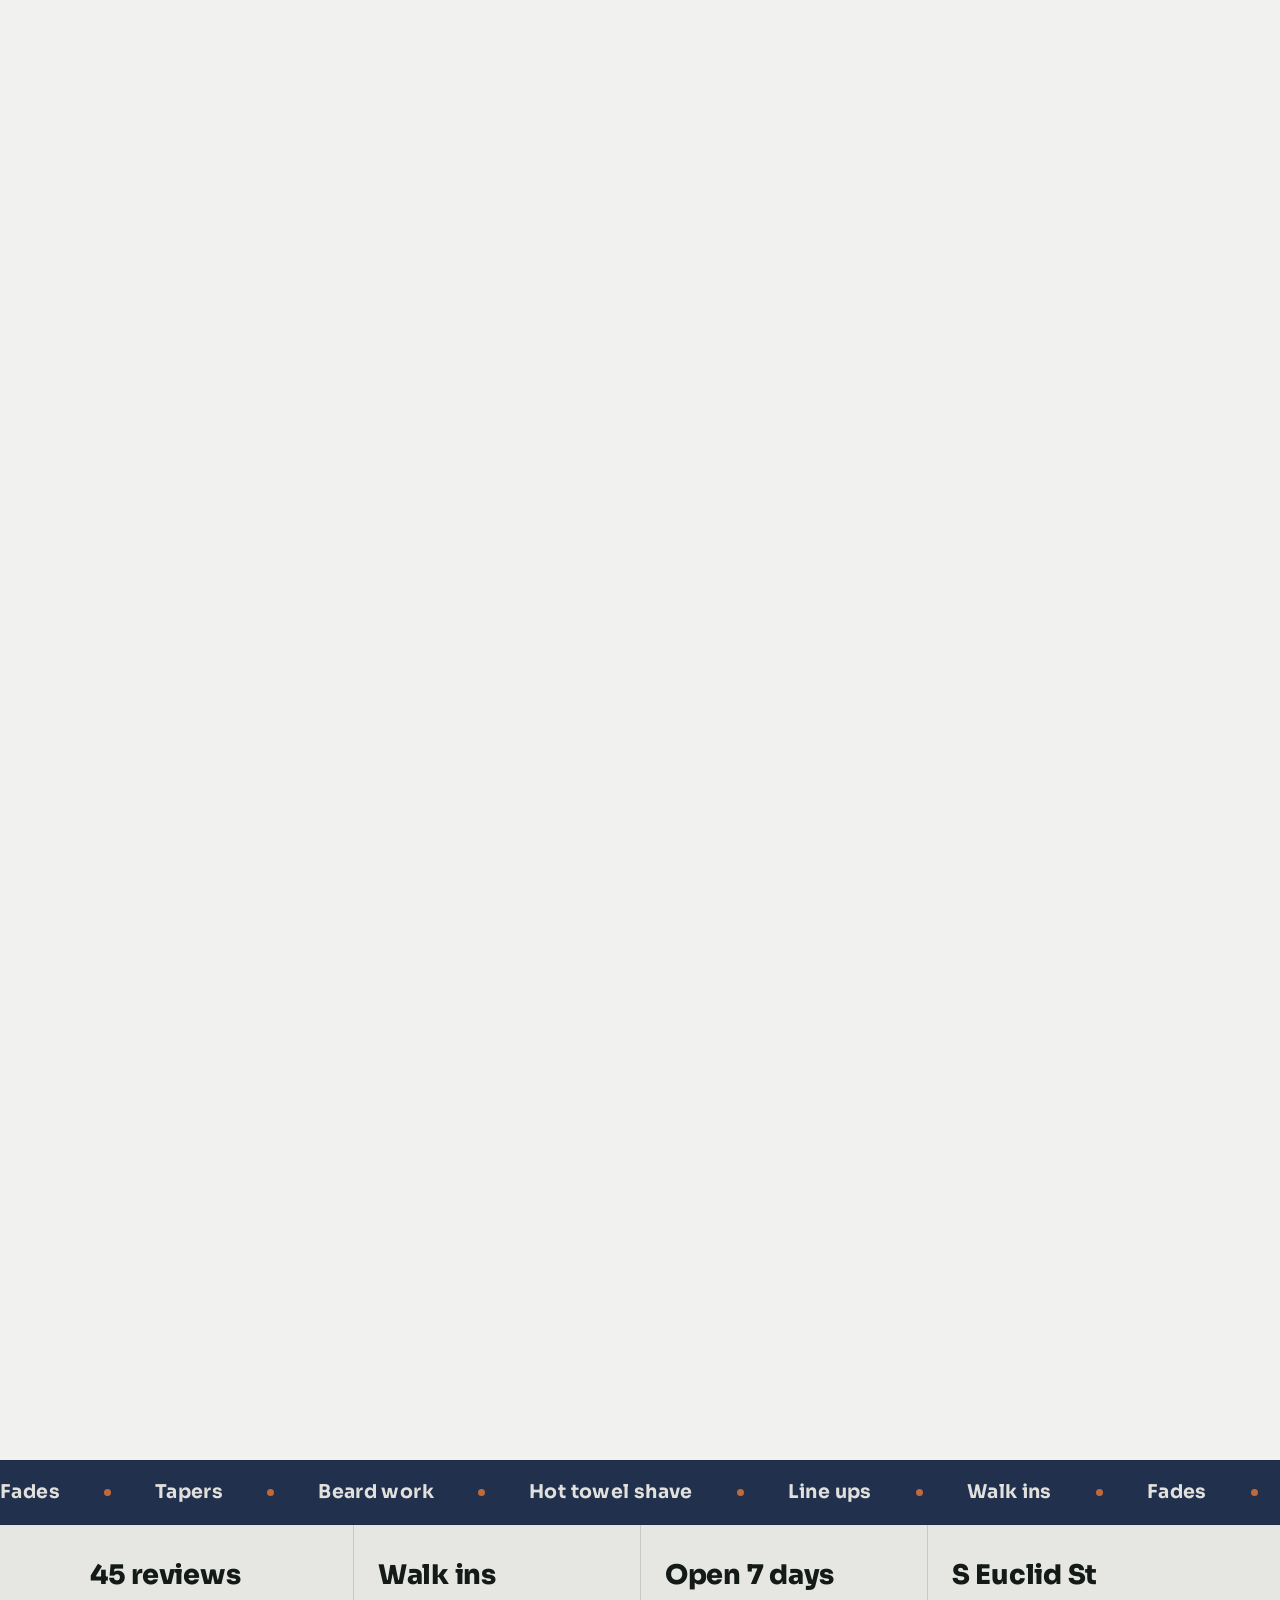
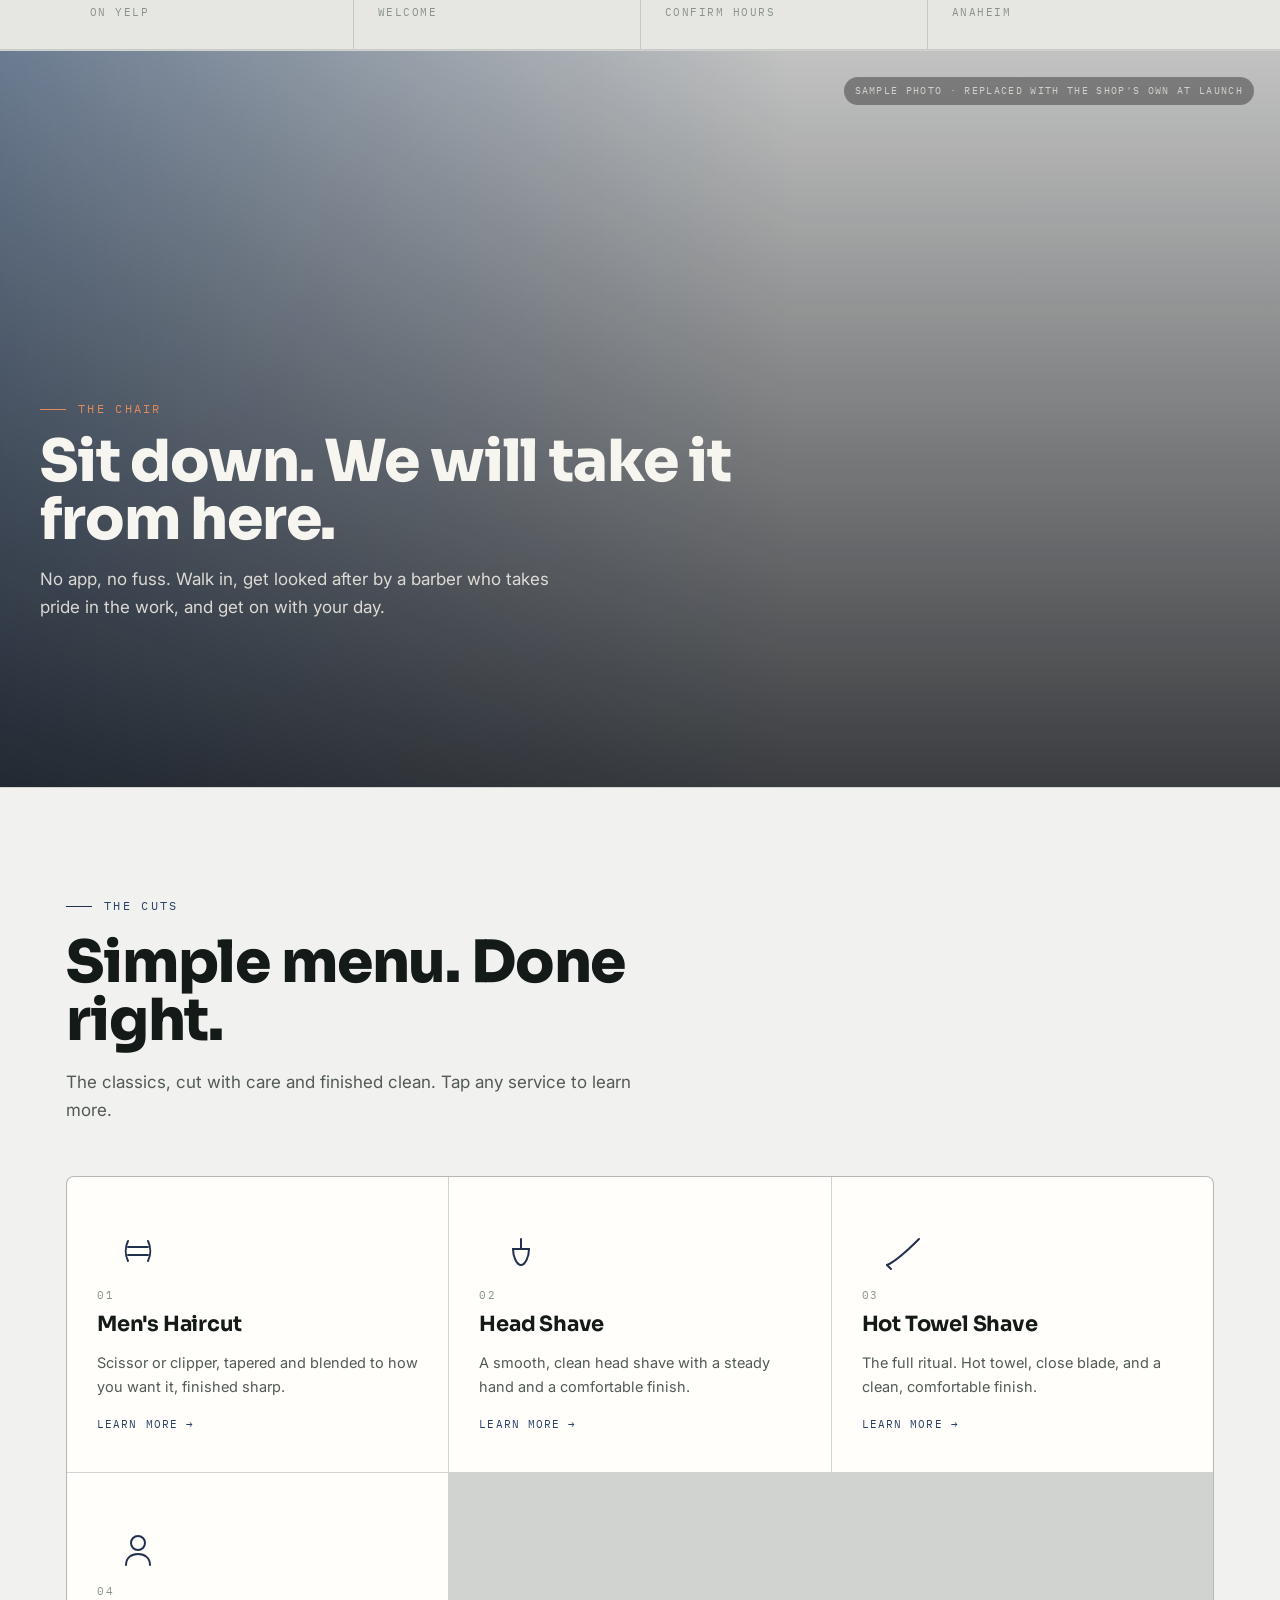
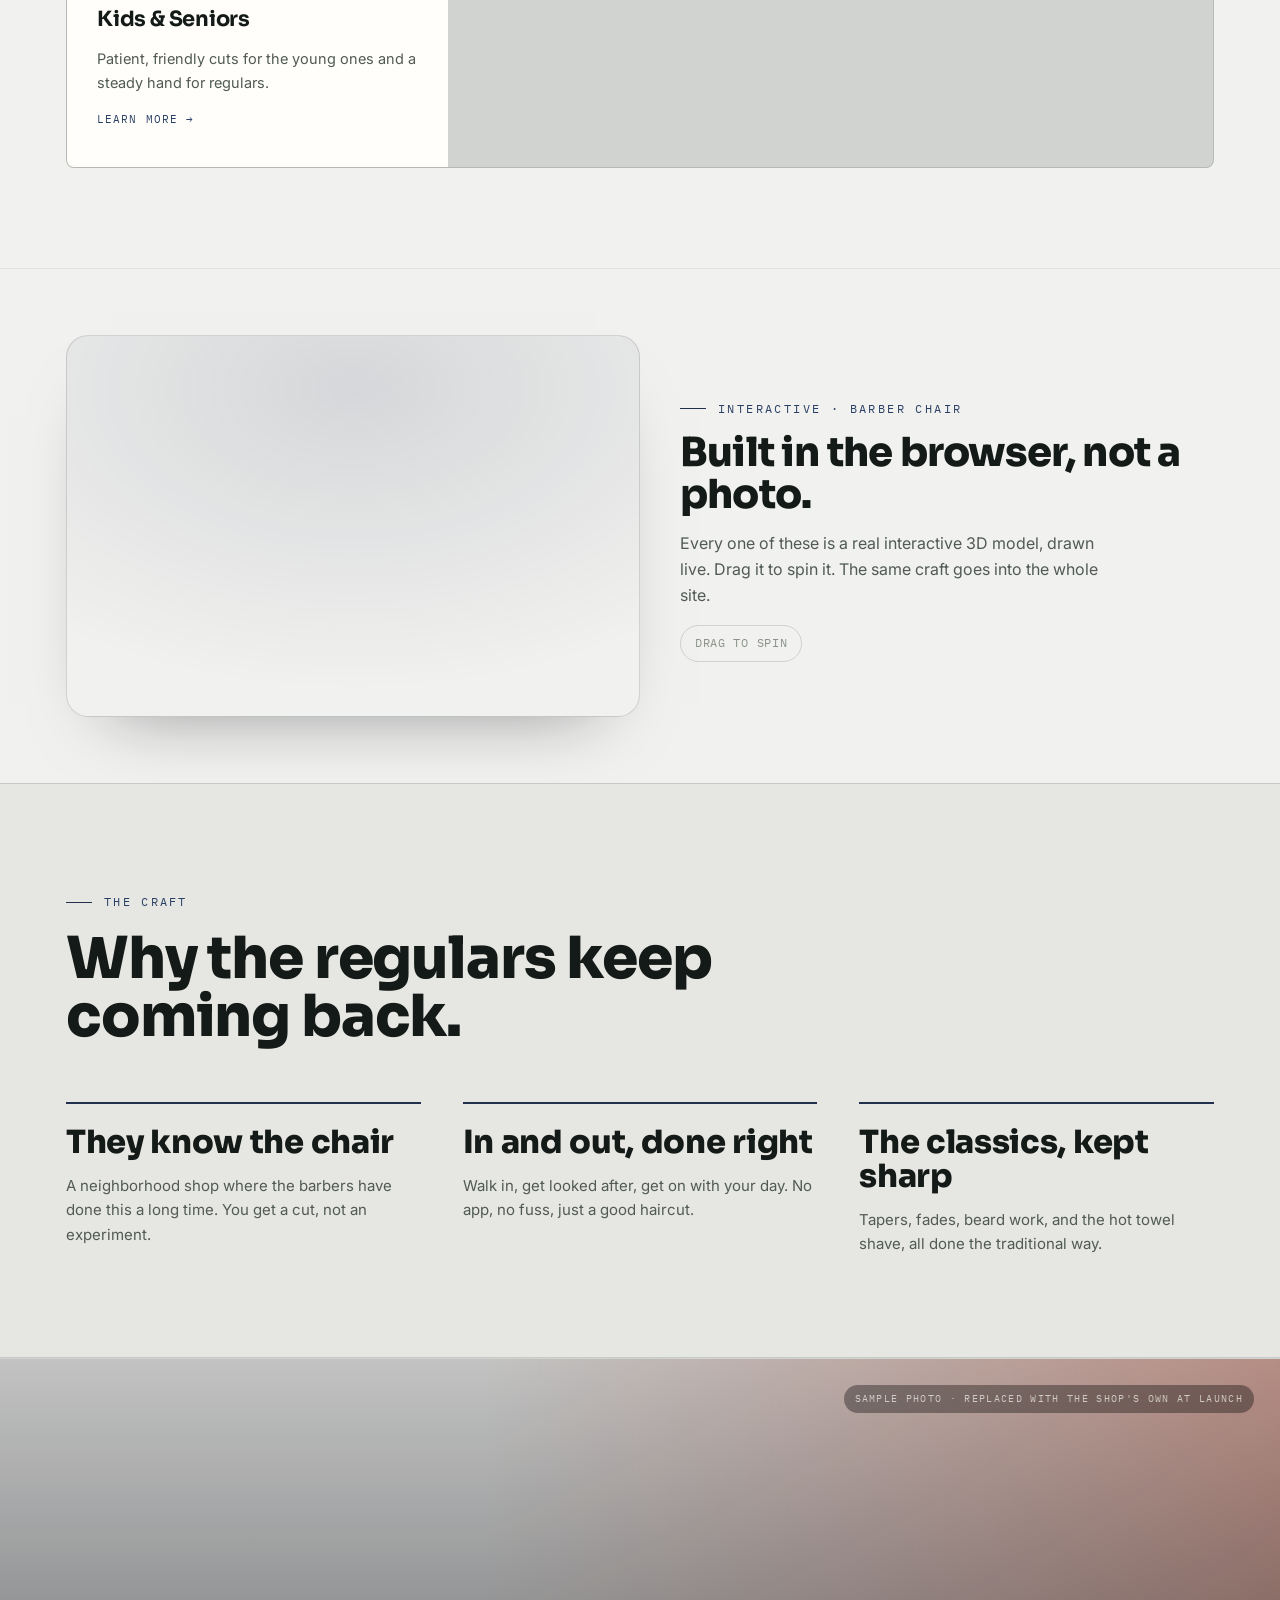
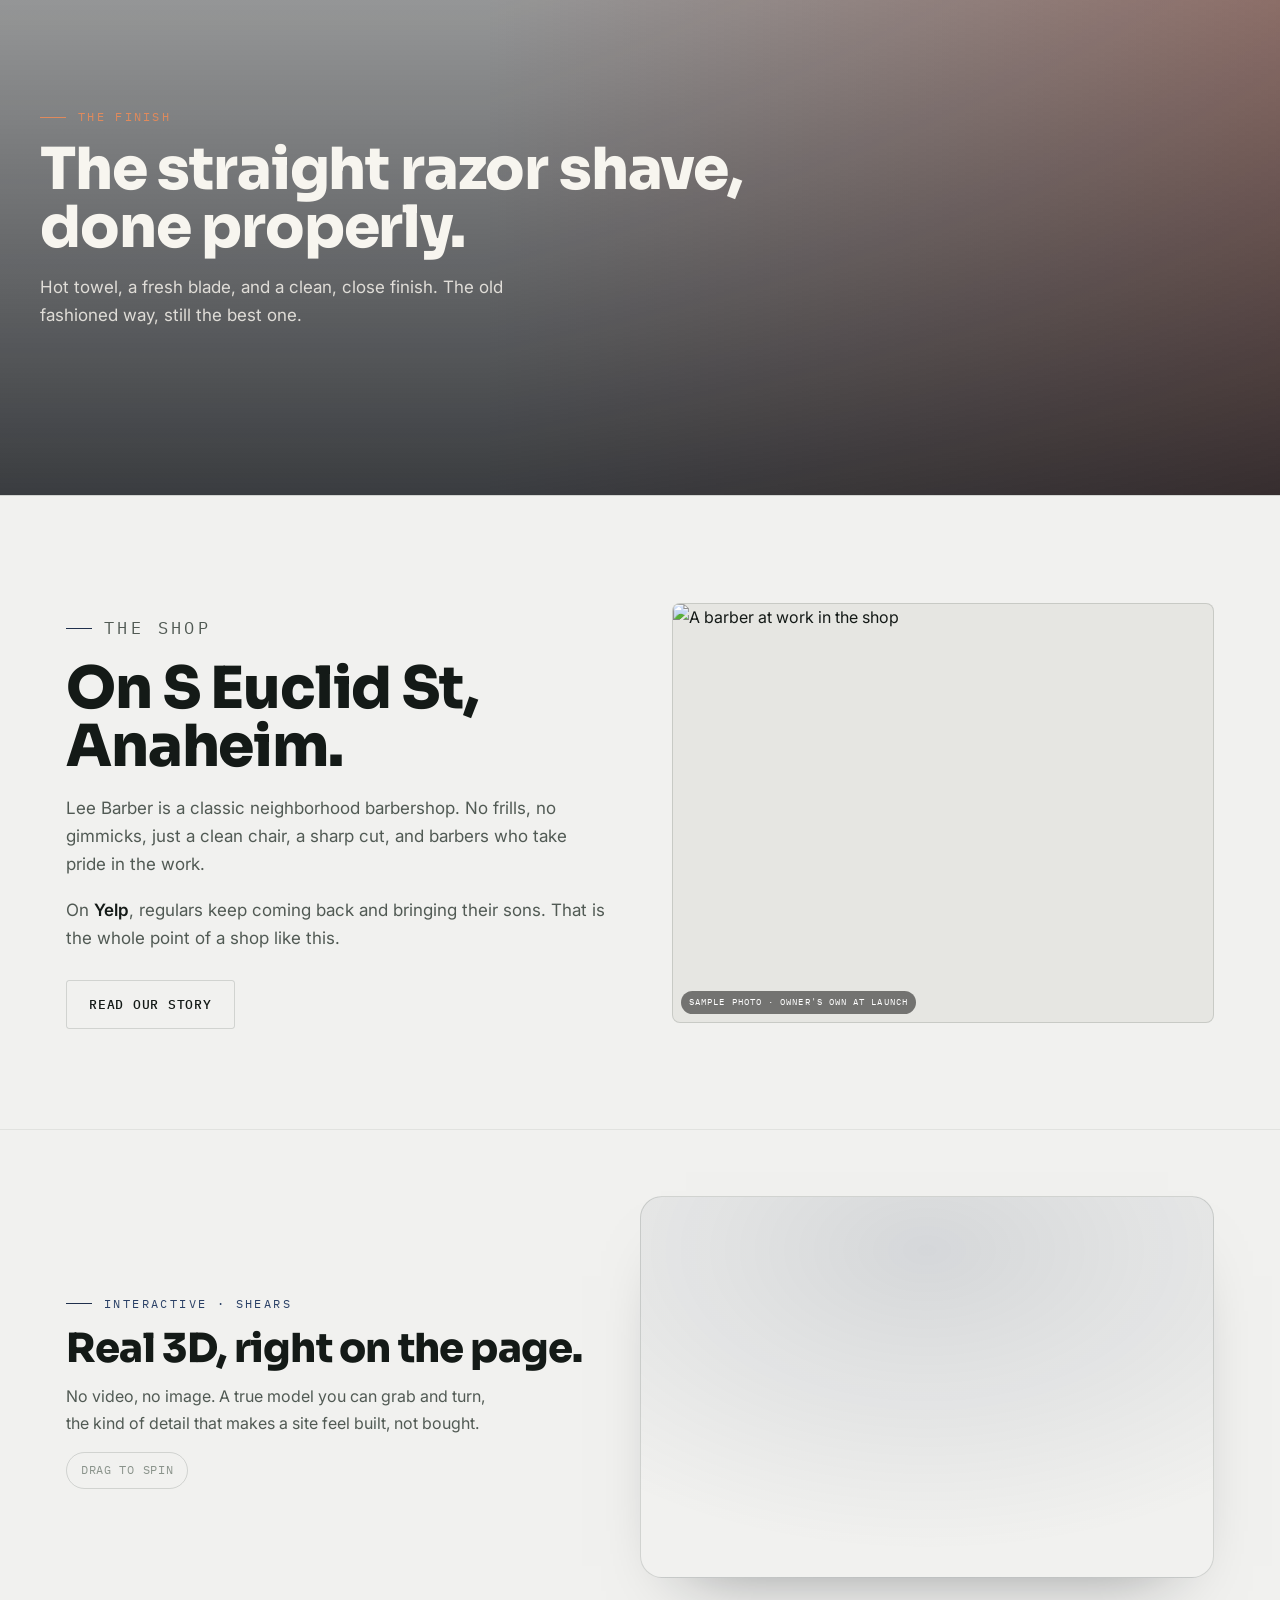
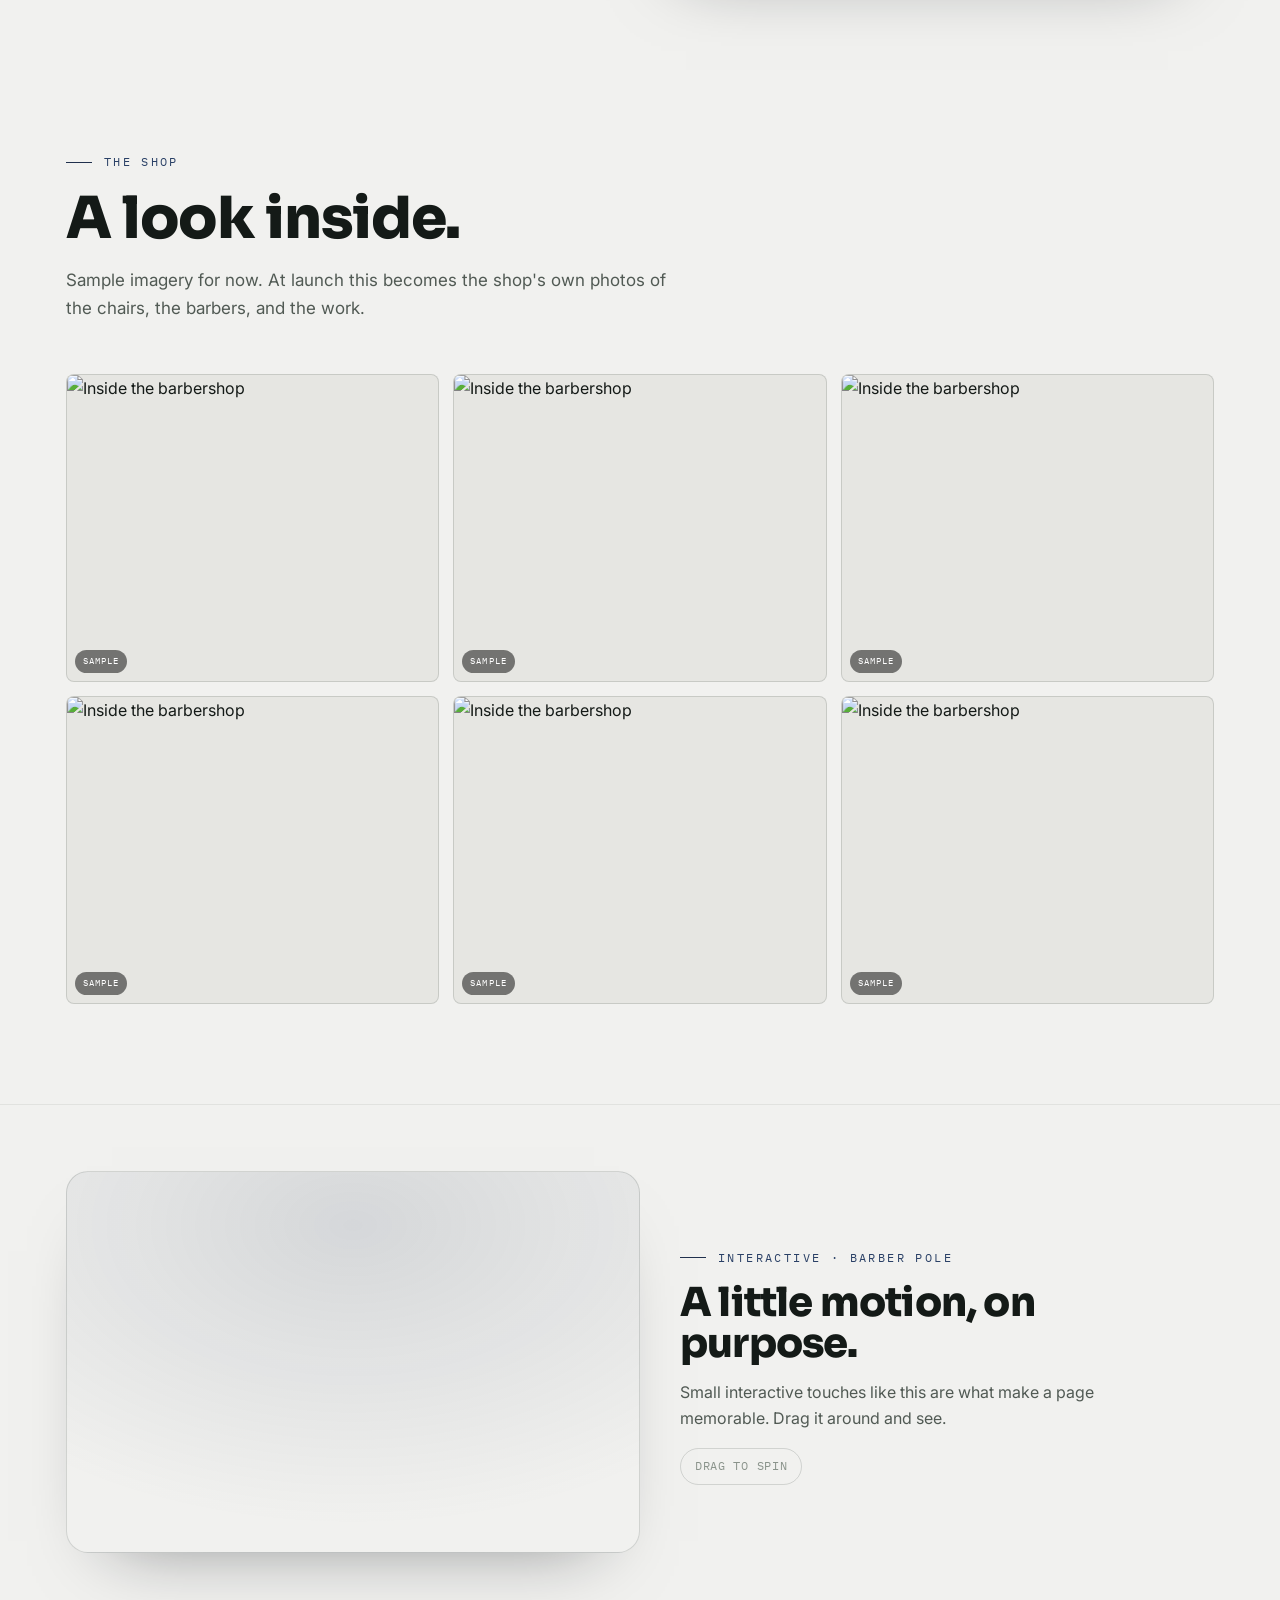
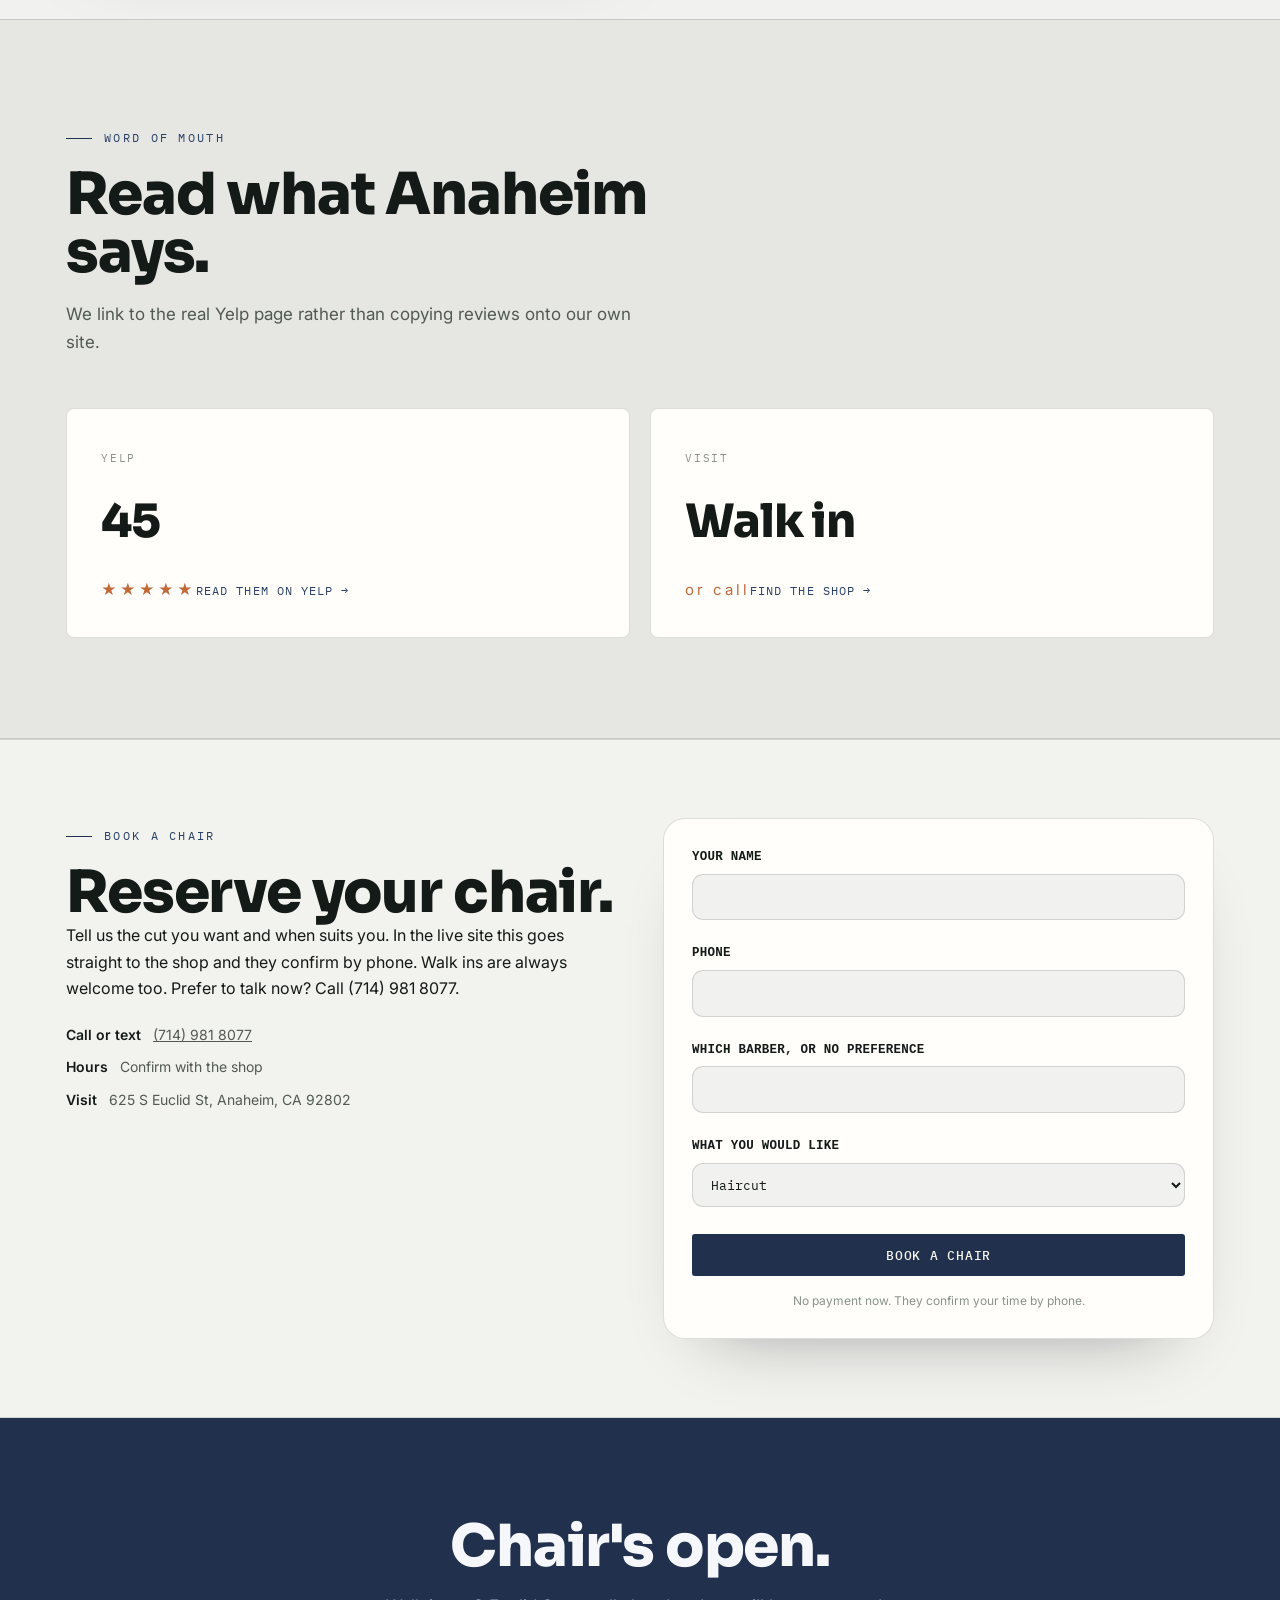
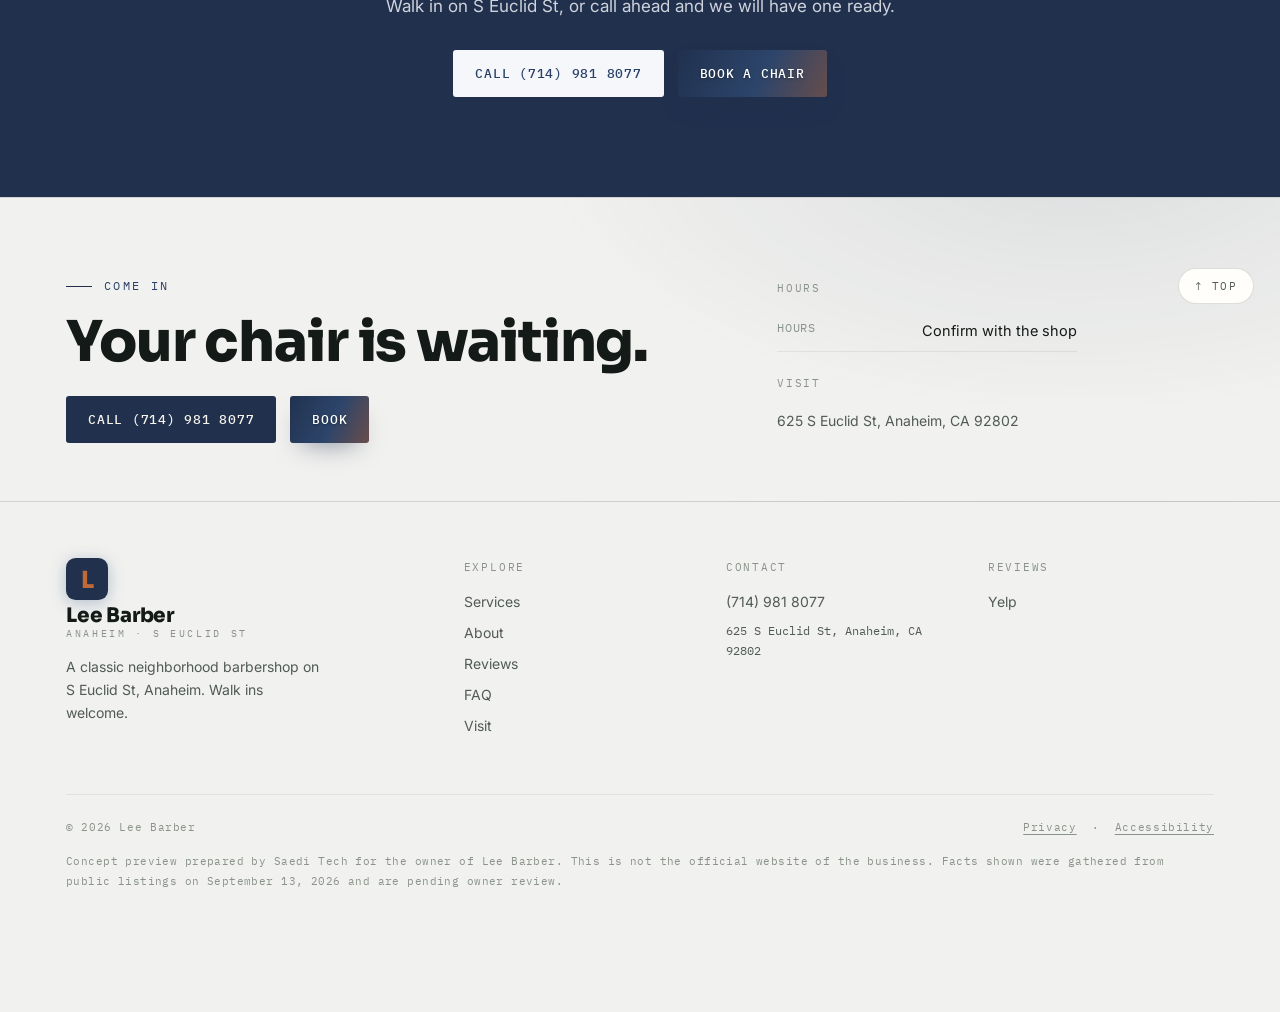
==== commit c8e642fe: "Fix 3D hero loading, page reveal, spread 3D across page, unique heroes, correct photos Co-Authored-B" ====
--- a/index.html
+++ b/index.html
@@ -16,7 +16,7 @@
 </head>
 <body>
 <a class="skip" href="#main">Skip to content</a>
-<header class="sitehead" id="sitehead"><div class="topbar"><div class="wrap tbin"><span class="tb-l"><b>Neighborhood barbershop</b> · Anaheim</span><span class="tb-r"><span>Walk ins welcome</span><span class="dot2"></span><a href="tel:+17149818077">(714) 981 8077</a></span></div></div>
+<header class="sitehead" id="sitehead">
 <nav class="top" aria-label="Main">
   <div class="wrap navin">
     <a class="logo" href="index.html" aria-label="Lee Barber, home"><svg class="emblem" viewBox="0 0 48 48" aria-hidden="true"><rect width="48" height="48" rx="11" fill="var(--indigo)"/><text x="24" y="34" font-size="27" text-anchor="middle" fill="var(--shu)" font-family="Sora,sans-serif" font-weight="800">L</text></svg><span class="wm"><span class="n">Lee Barber</span><span class="s">Anaheim · S Euclid St</span></span></a>
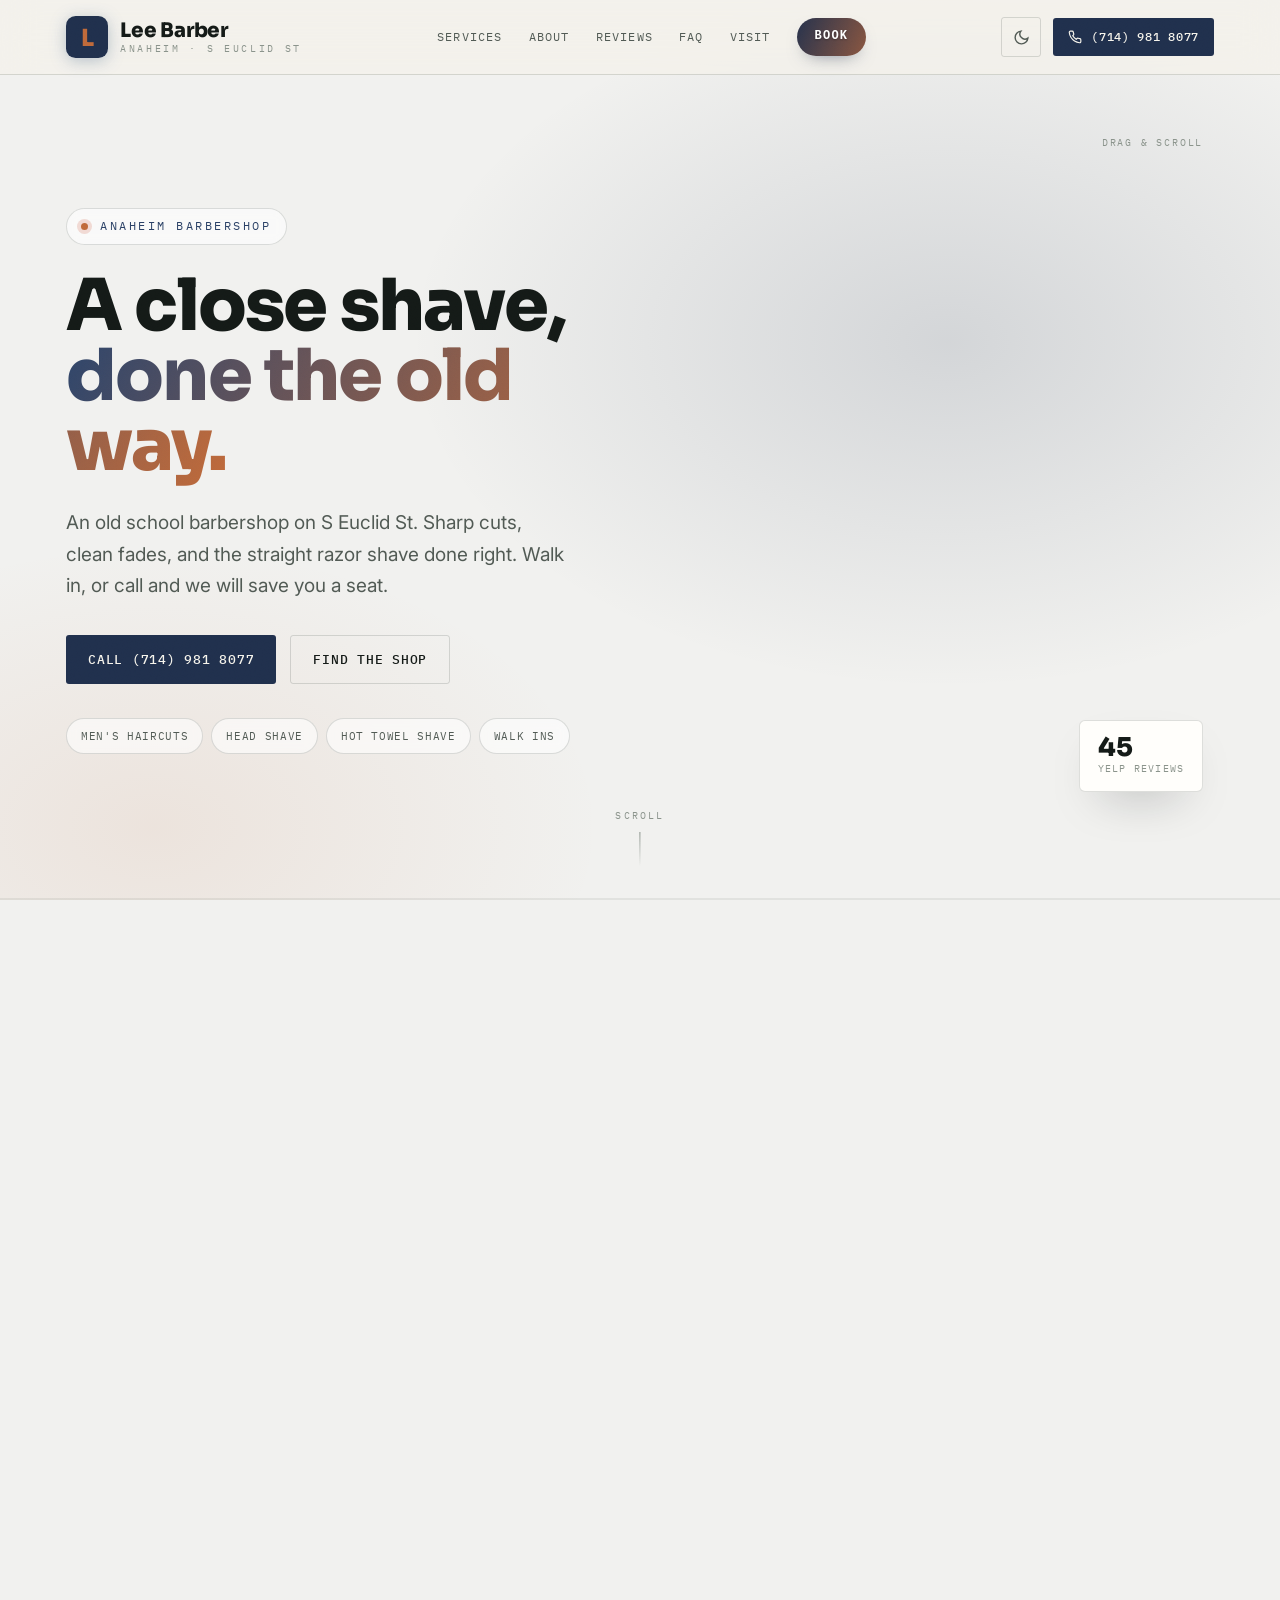
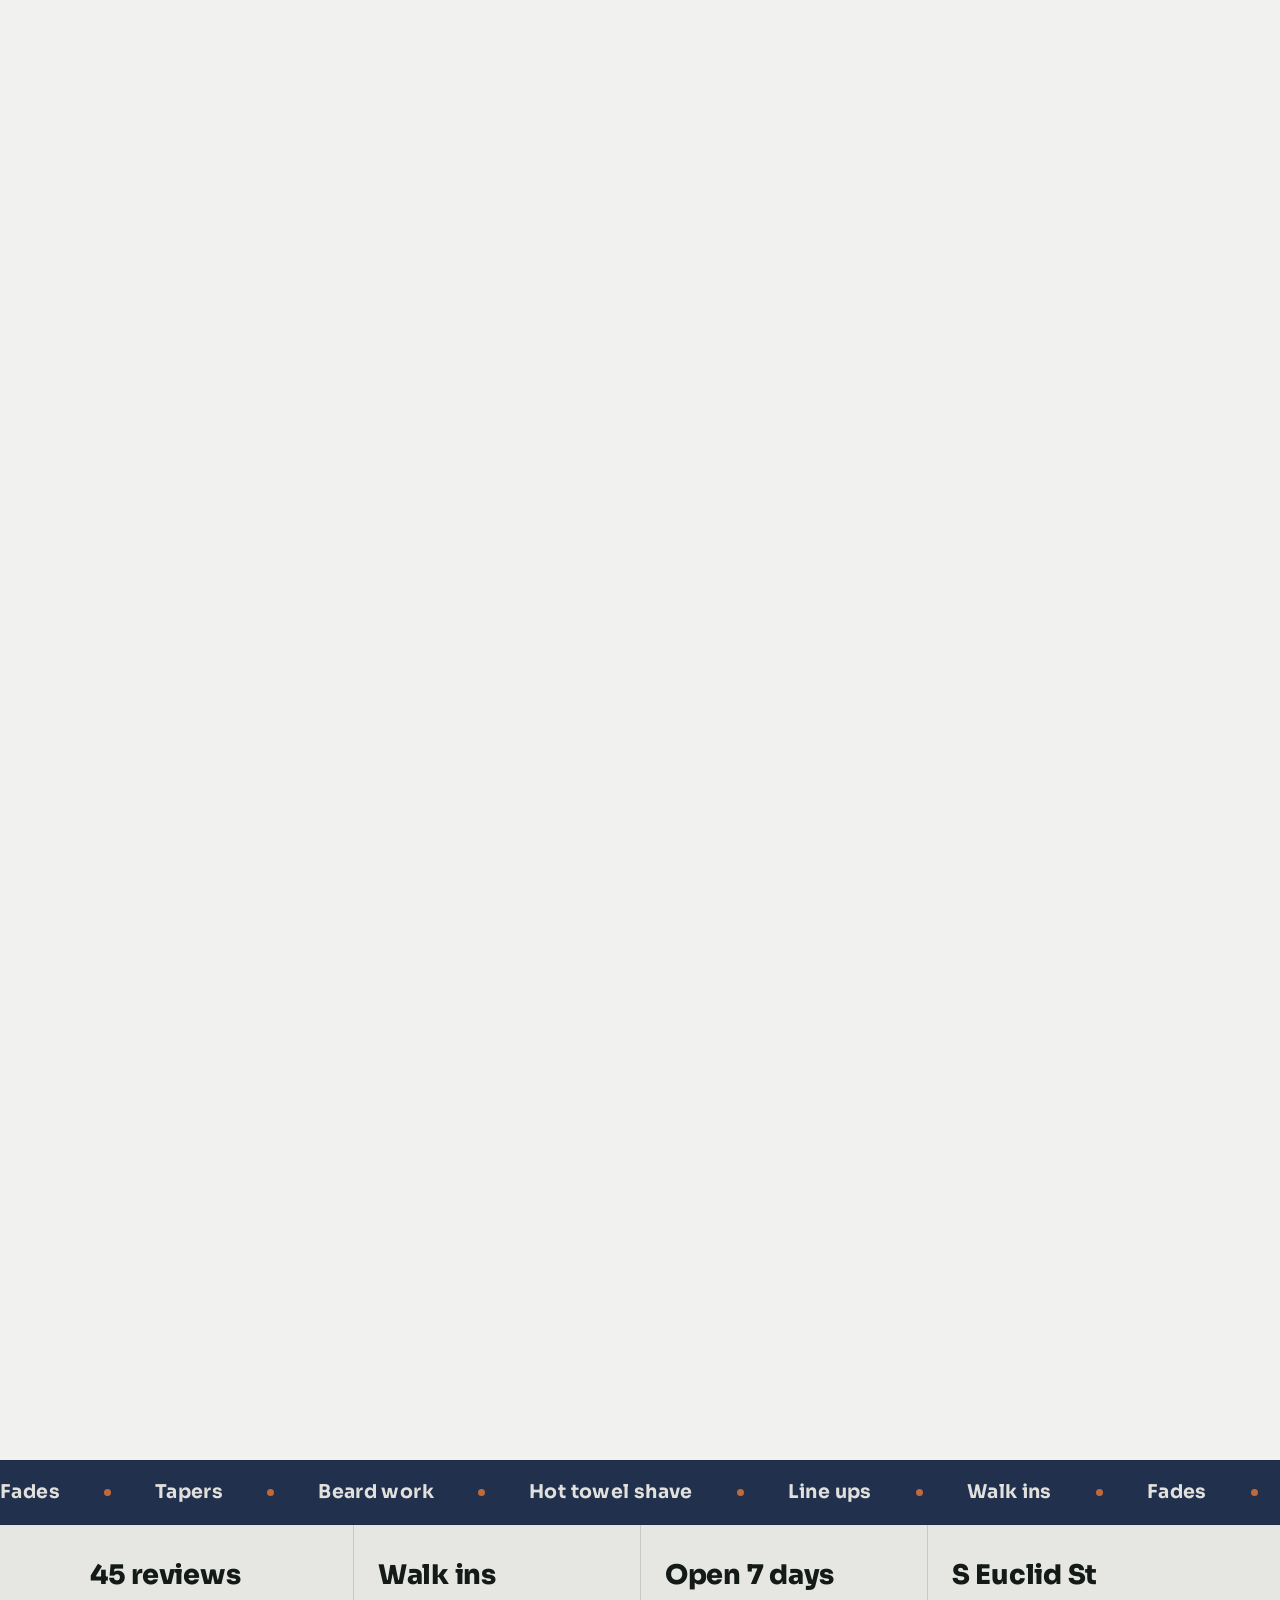
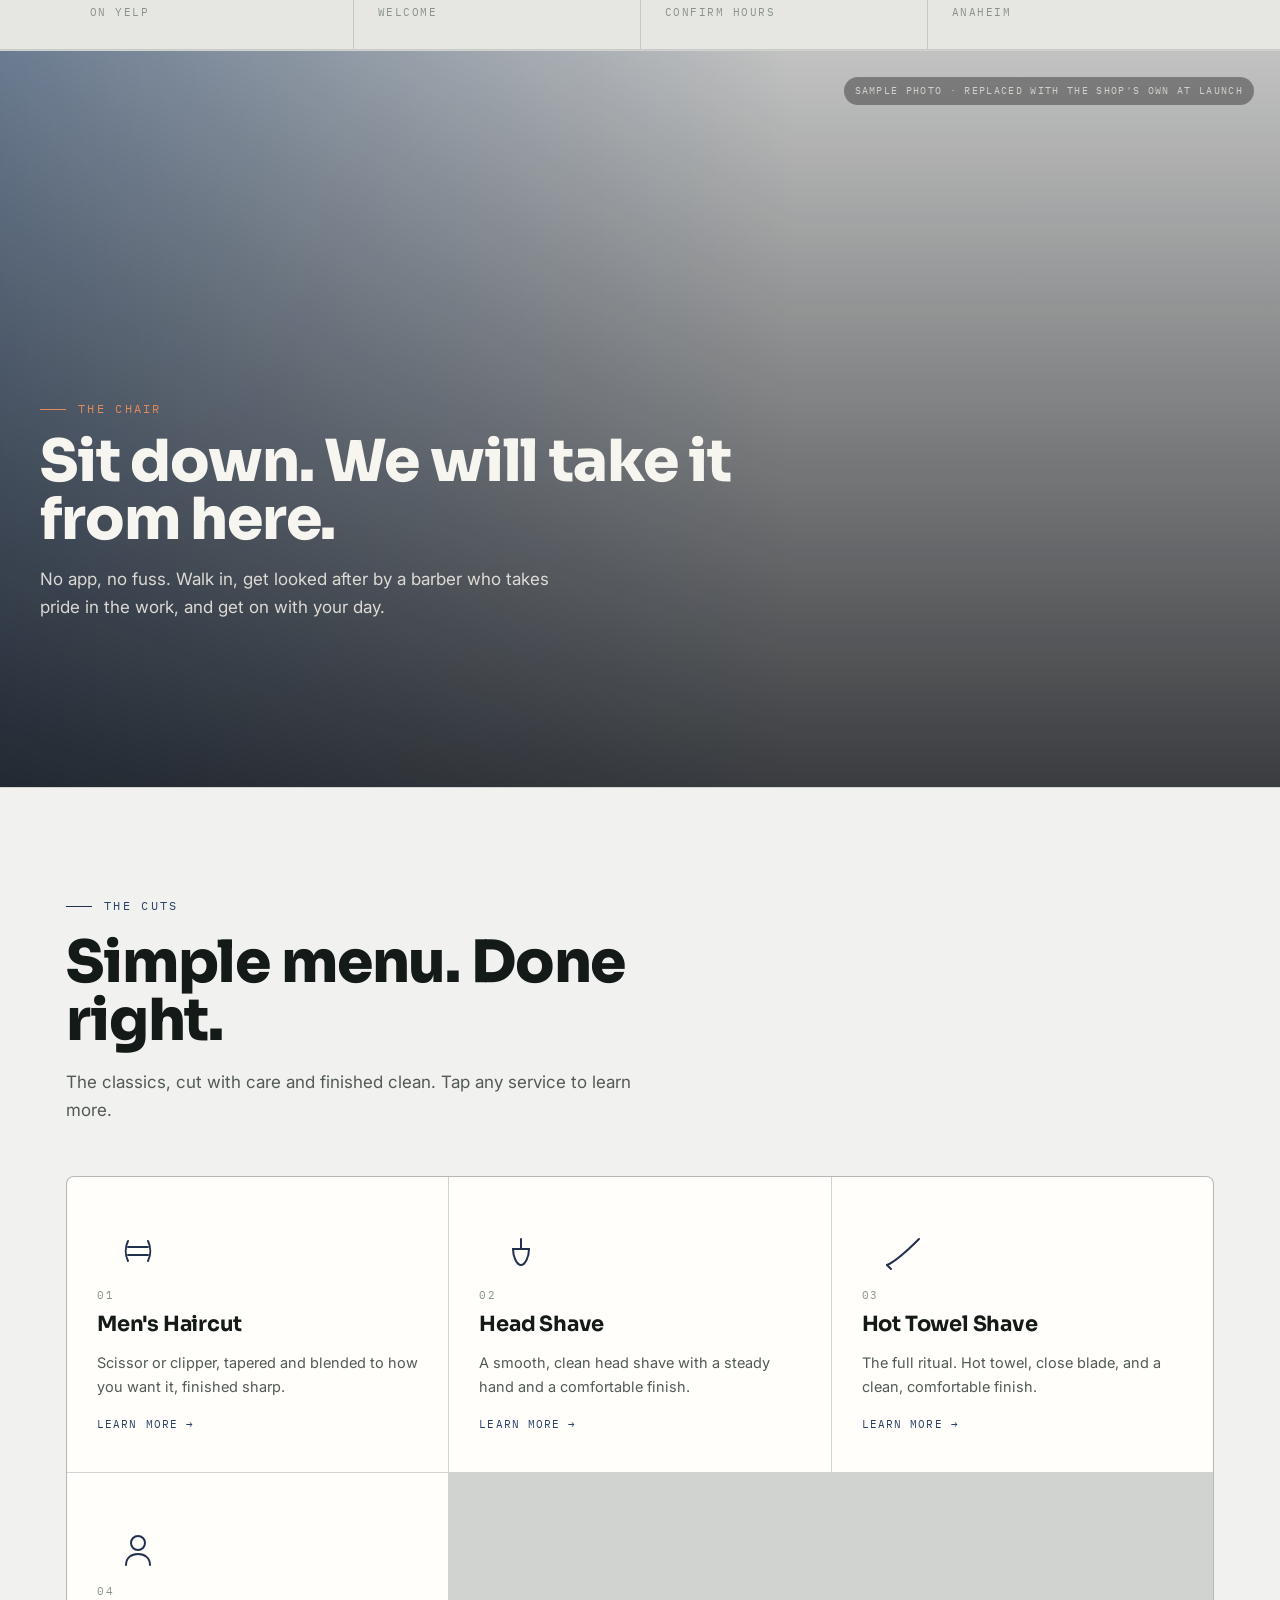
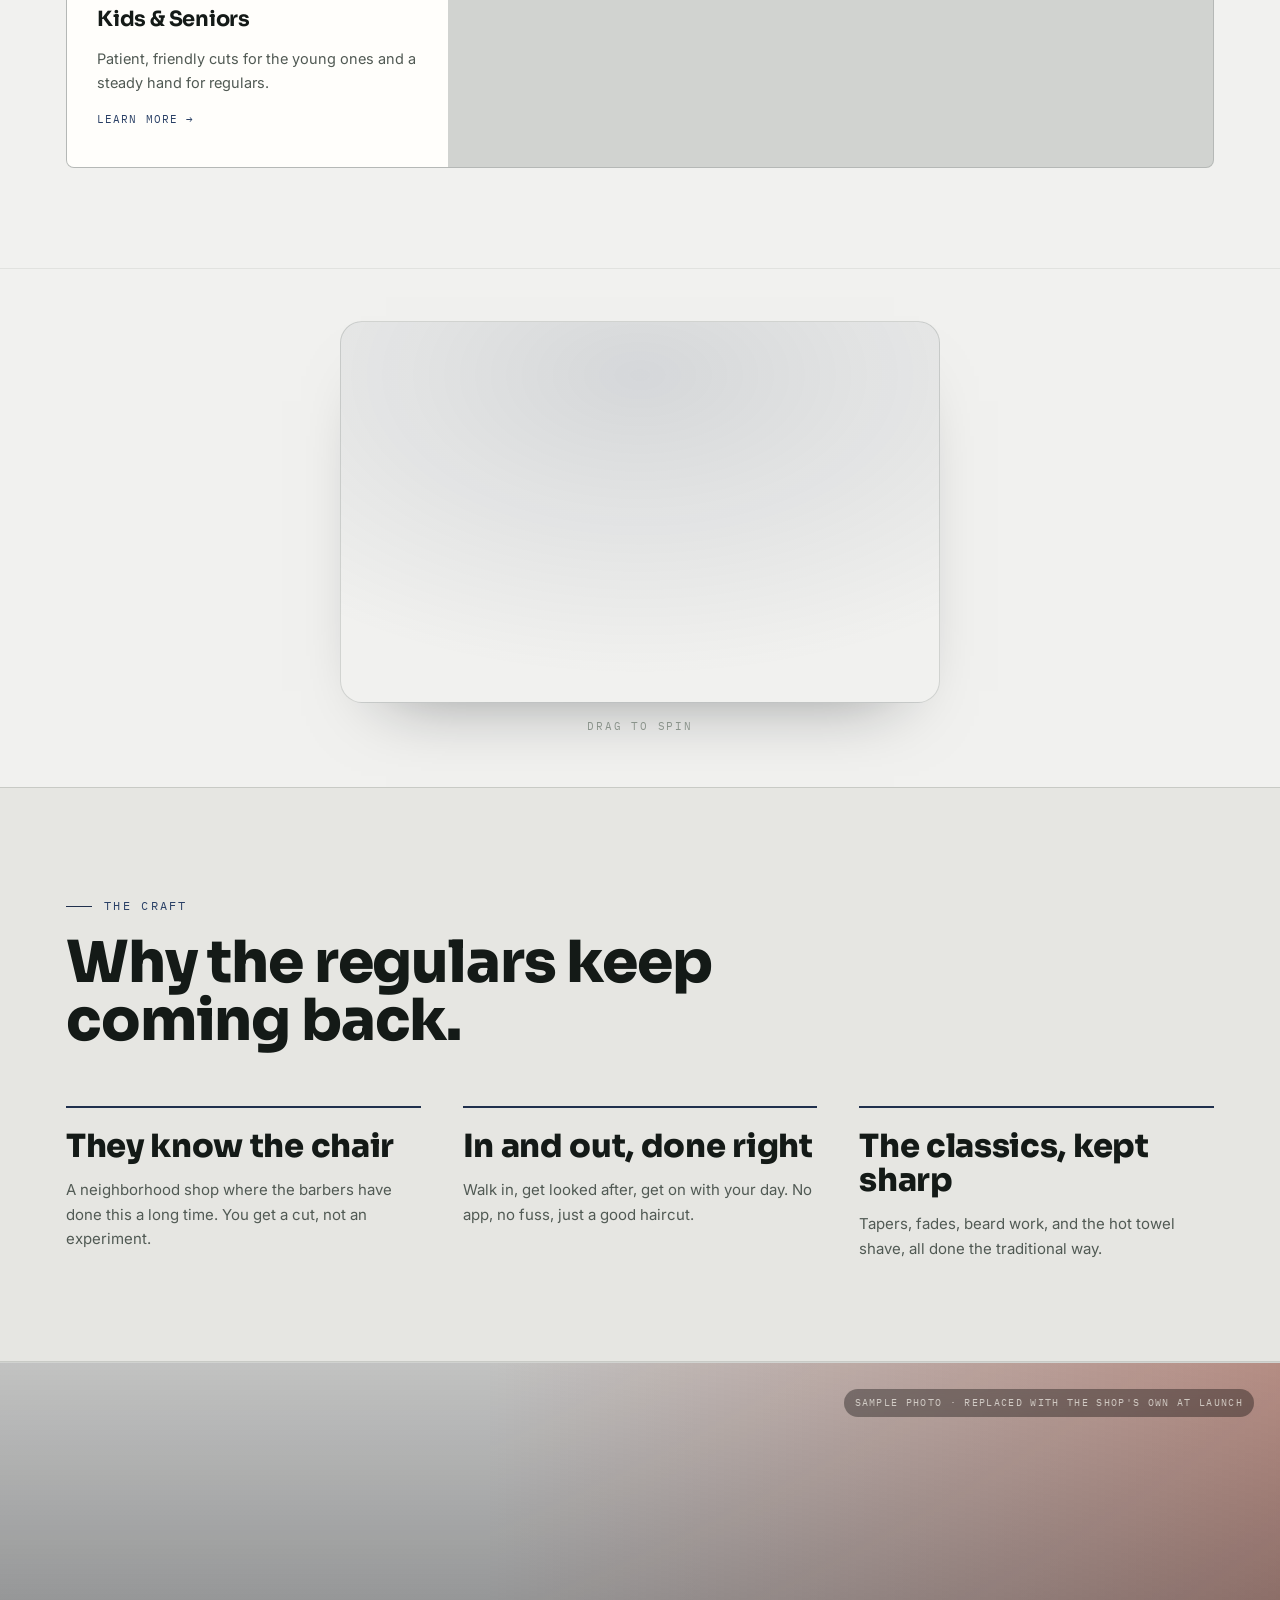
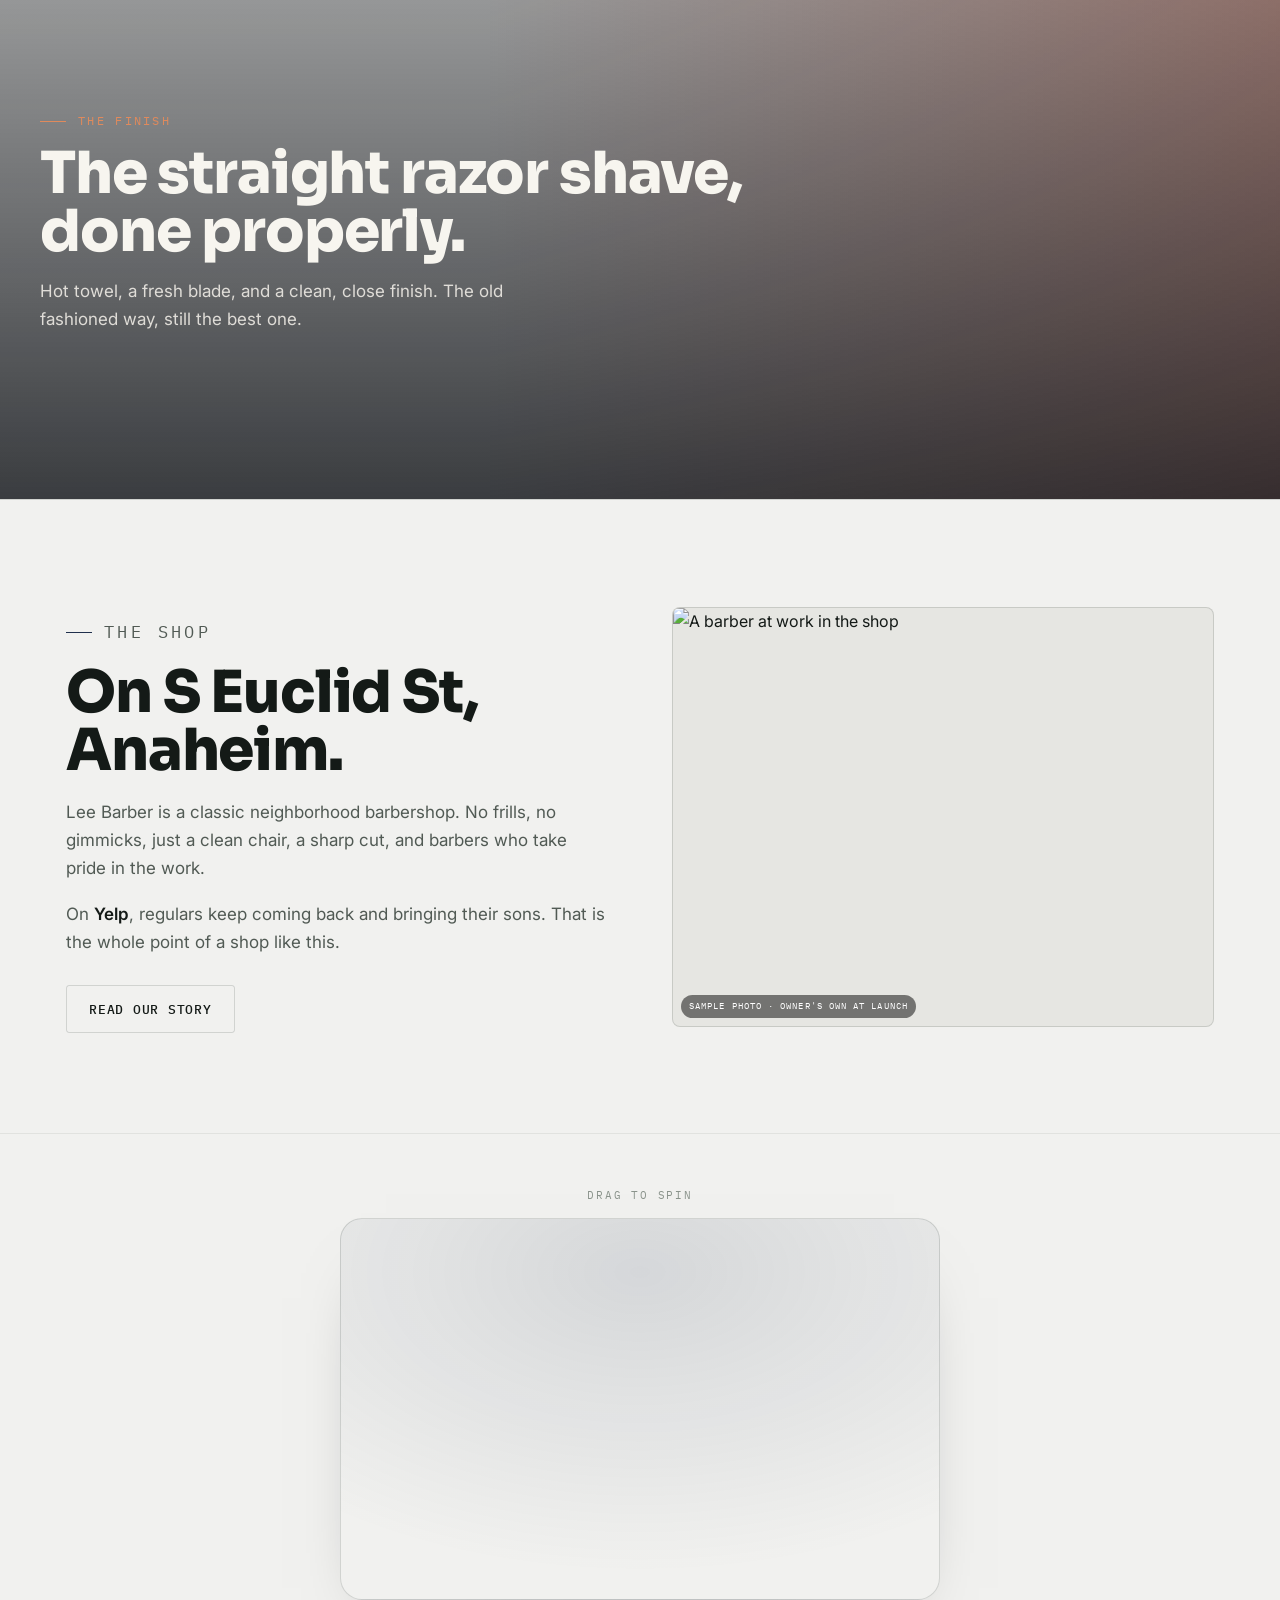
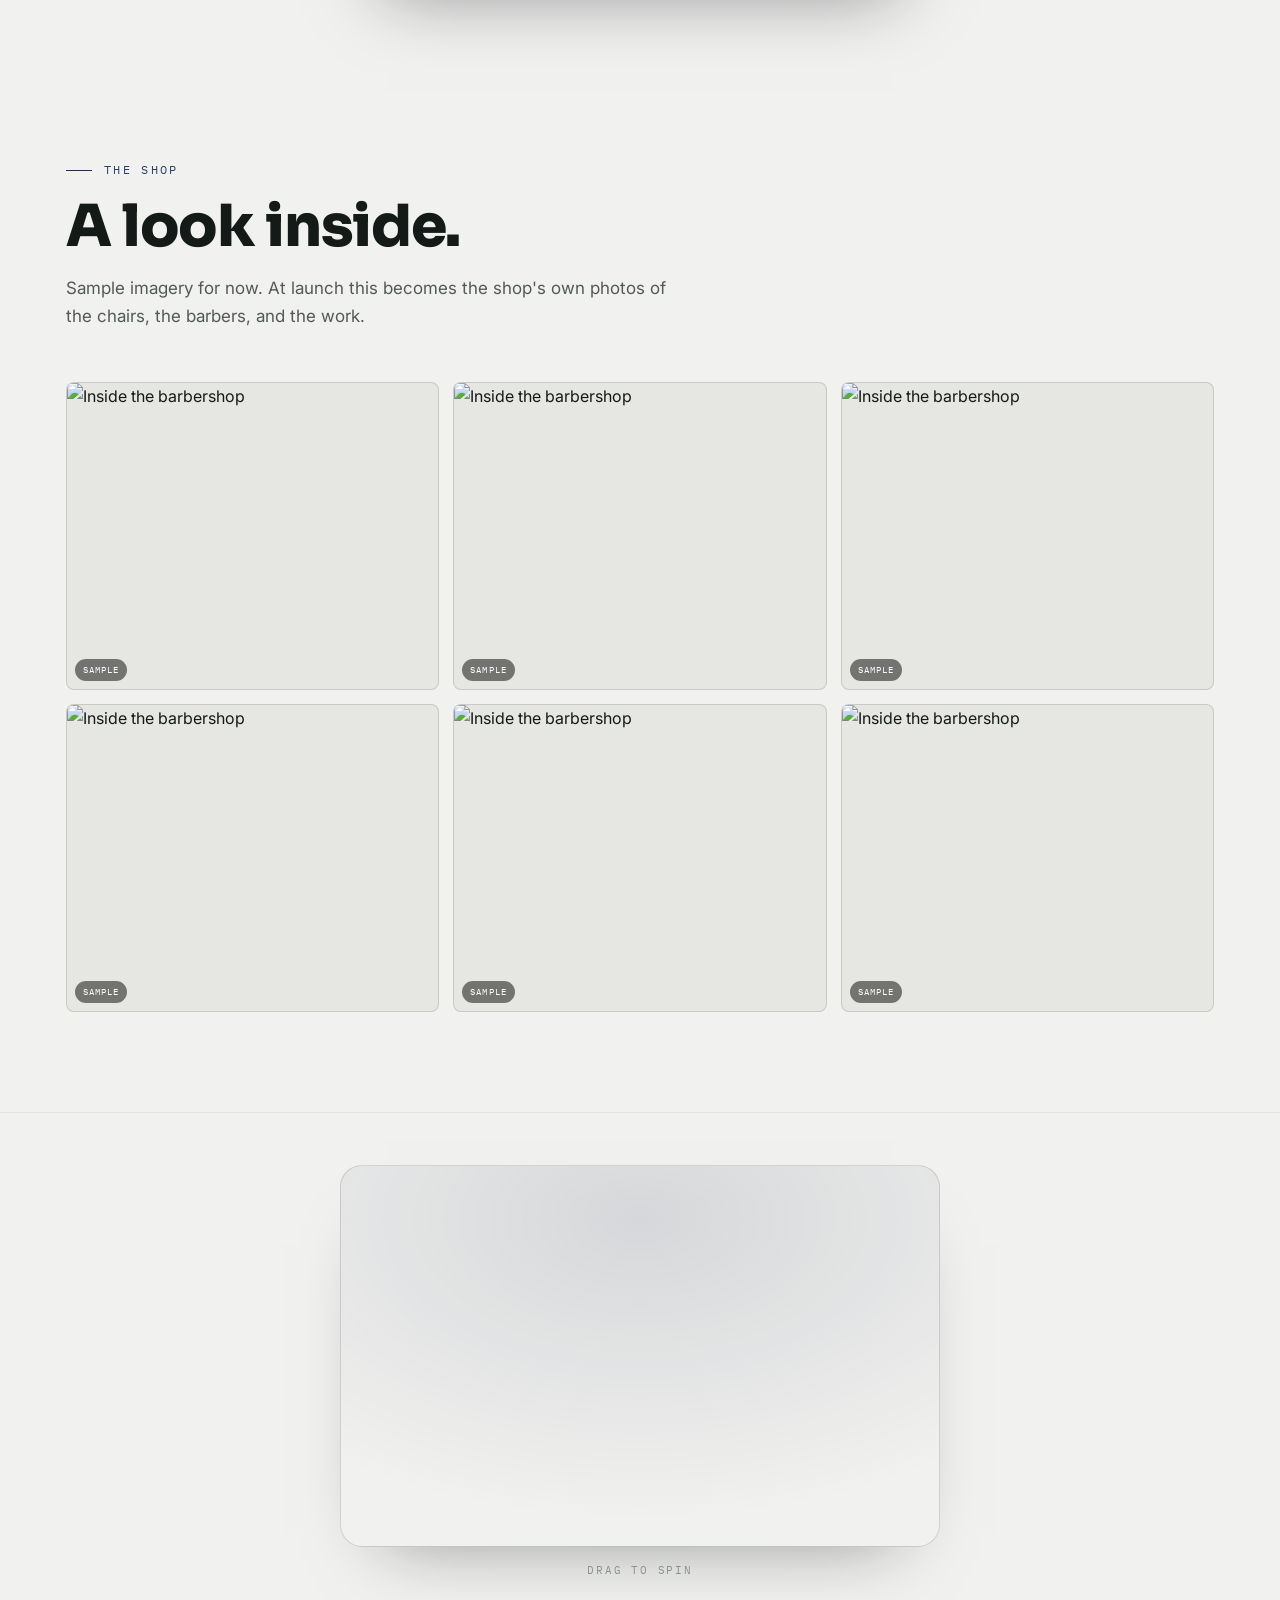
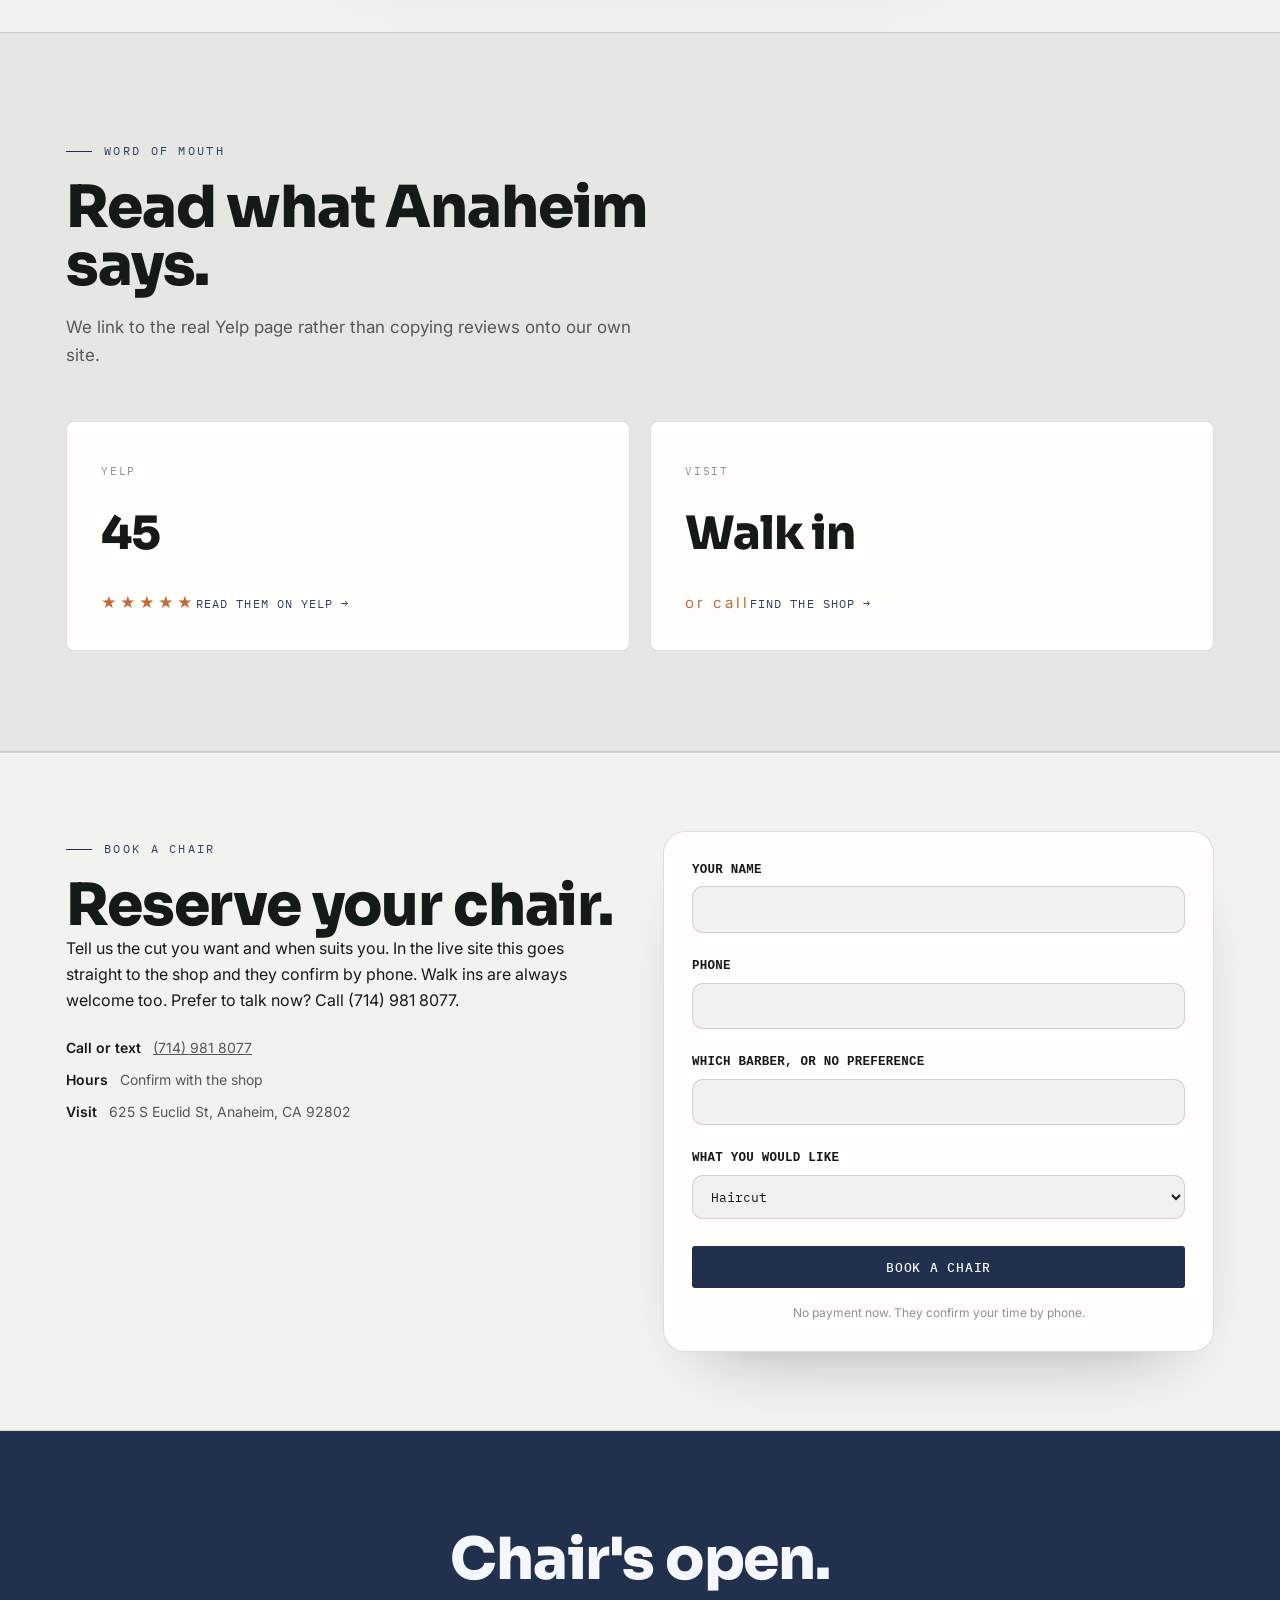
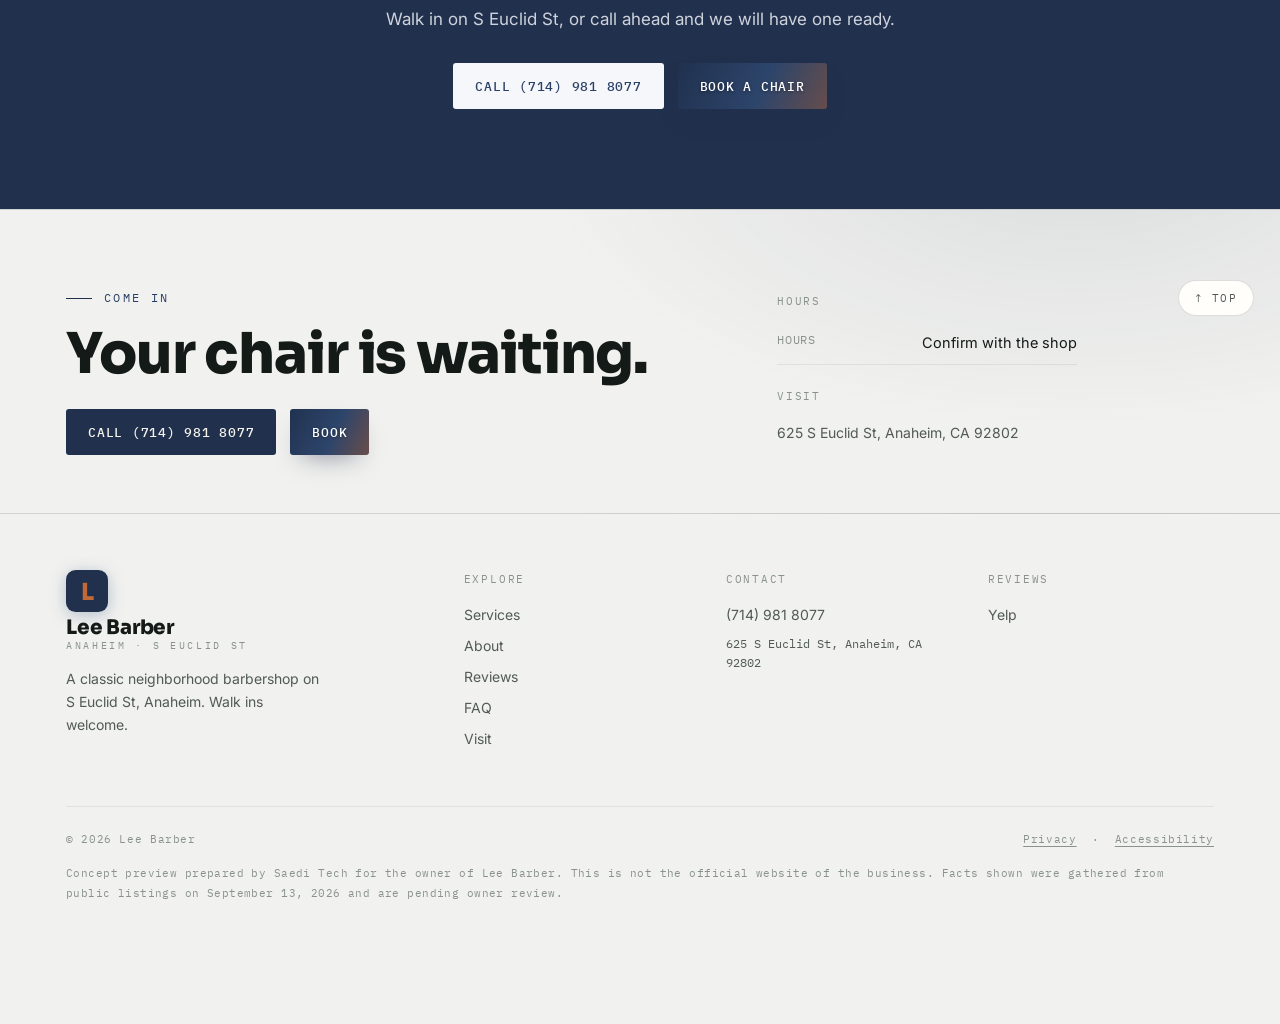
==== commit c69f45e4: "Fix 3D hero loading, page reveal, spread 3D across page, unique heroes, correct photos Co-Authored-B" ====
--- a/index.html
+++ b/index.html
@@ -86,9 +86,9 @@
   </div>
 </section>
 <section class="obj3dband" aria-label="Interactive 3D Barber chair">
-  <div class="wrap o3b">
+  <div class="wrap o3b o3b-solo">
     <div class="o3b-art up"><canvas class="obj3d" data-obj="chair" data-accent="20304d" aria-label="Interactive 3D Barber chair"></canvas></div>
-    <div class="o3b-copy up"><p class="kick">Interactive · Barber chair</p><h2>Built in the browser, not a photo.</h2><p>Every one of these is a real interactive 3D model, drawn live. Drag it to spin it. The same craft goes into the whole site.</p><span class="drag">Drag to spin</span></div>
+    <span class="o3b-hint up">Drag to spin</span>
   </div>
 </section>
 <section id="why">
@@ -114,9 +114,9 @@
   </div>
 </section>
 <section class="obj3dband alt" aria-label="Interactive 3D Barber shears">
-  <div class="wrap o3b">
+  <div class="wrap o3b o3b-solo">
     <div class="o3b-art up"><canvas class="obj3d" data-obj="scissors" aria-label="Interactive 3D Barber shears"></canvas></div>
-    <div class="o3b-copy up"><p class="kick">Interactive · Shears</p><h2>Real 3D, right on the page.</h2><p>No video, no image. A true model you can grab and turn, the kind of detail that makes a site feel built, not bought.</p><span class="drag">Drag to spin</span></div>
+    <span class="o3b-hint up">Drag to spin</span>
   </div>
 </section>
 <section id="gallery">
@@ -129,9 +129,9 @@
 </section>
 
 <section class="obj3dband" aria-label="Interactive 3D Barber pole">
-  <div class="wrap o3b">
+  <div class="wrap o3b o3b-solo">
     <div class="o3b-art up"><canvas class="obj3d" data-obj="pole" aria-label="Interactive 3D Barber pole"></canvas></div>
-    <div class="o3b-copy up"><p class="kick">Interactive · Barber pole</p><h2>A little motion, on purpose.</h2><p>Small interactive touches like this are what make a page memorable. Drag it around and see.</p><span class="drag">Drag to spin</span></div>
+    <span class="o3b-hint up">Drag to spin</span>
   </div>
 </section>
 <section id="reviews" class="band">
--- a/assets/site.css
+++ b/assets/site.css
@@ -423,3 +423,9 @@
 .navlinks a[href$="#book"]::after{display:none !important}
 /* ---- footer reveal + CTA polish ---- */
 .foot-hero .foot-cta h2{transition:transform .7s var(--ease),opacity .7s var(--ease)}
+
+/* ---- 3D moments: object only, no marketing copy (beauty) ---- */
+.obj3dband{padding:52px 0}
+.obj3dband .o3b.o3b-solo{flex-direction:column;align-items:center;gap:14px}
+.obj3dband .o3b-solo .o3b-art{flex:0 1 auto;width:100%;max-width:600px}
+.obj3dband .o3b-solo .o3b-hint{font-family:'IBM Plex Mono',monospace;font-size:11px;letter-spacing:.16em;text-transform:uppercase;color:var(--faint)}
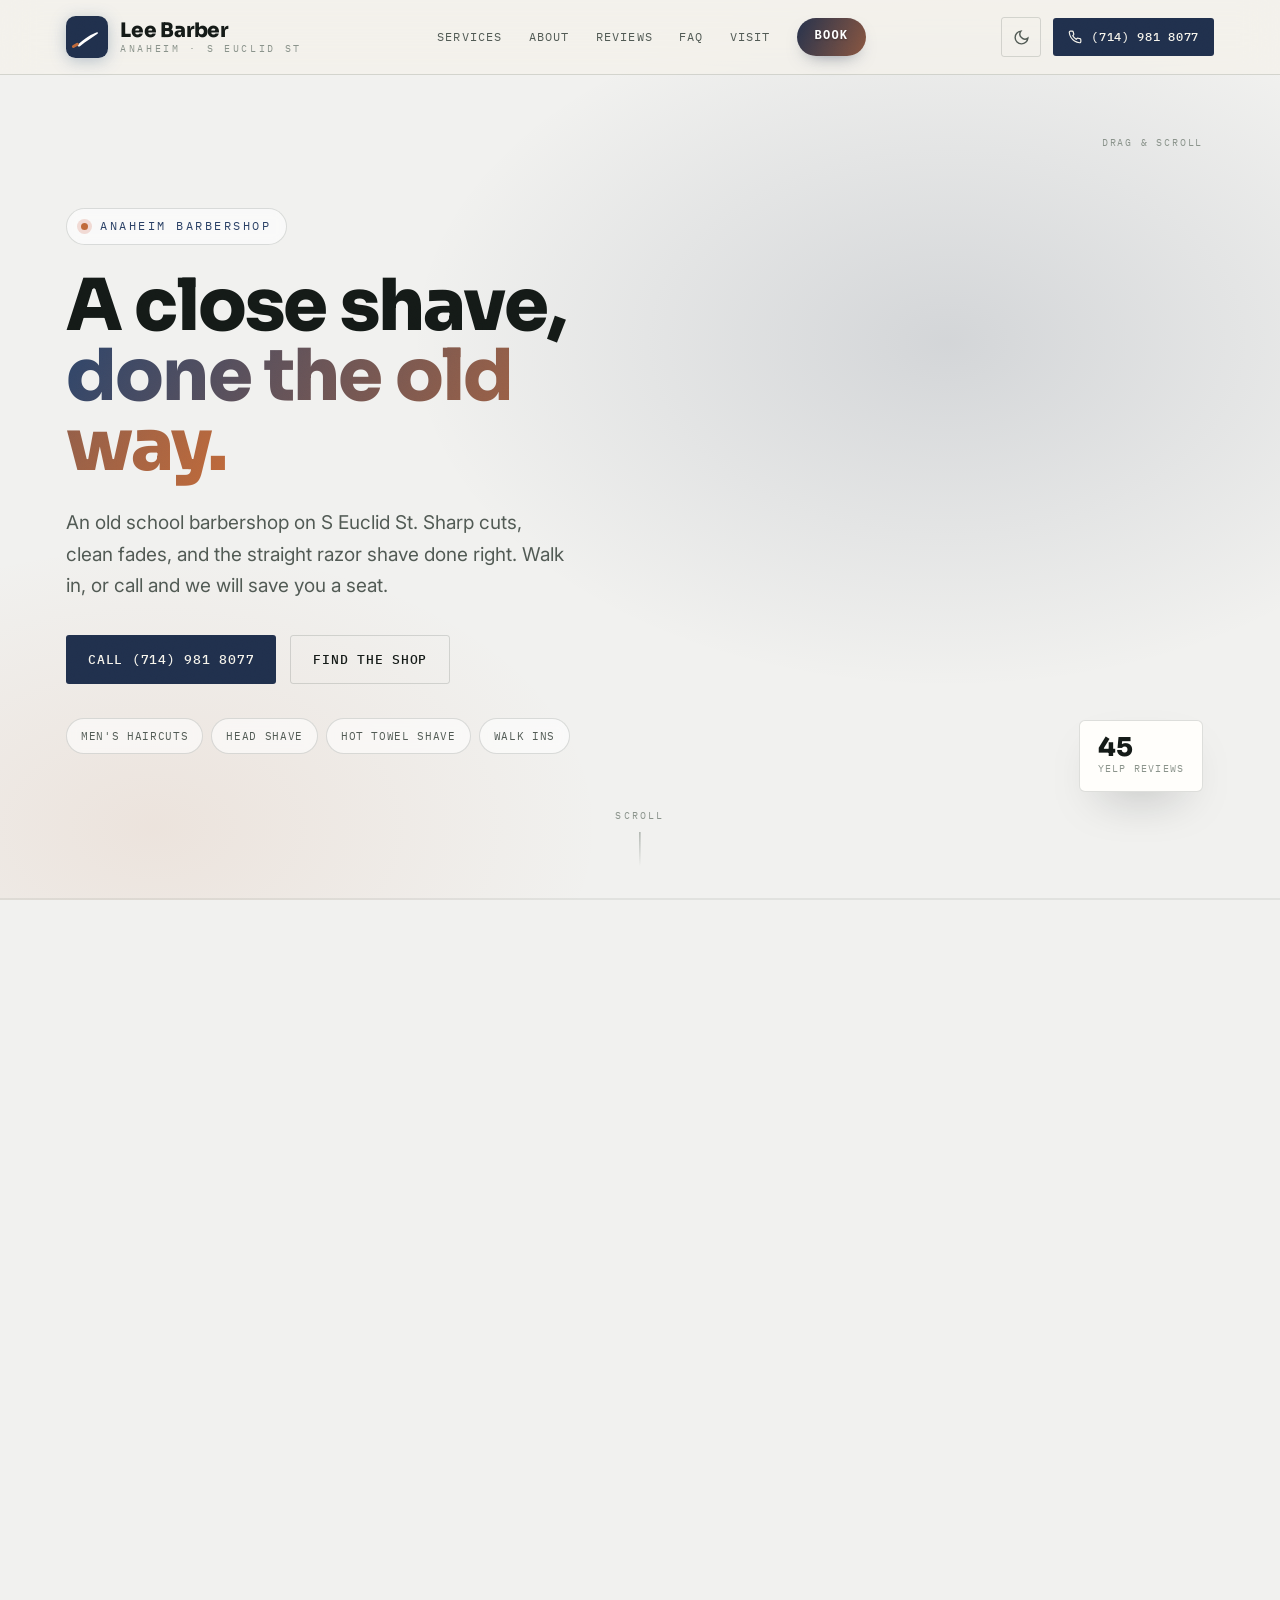
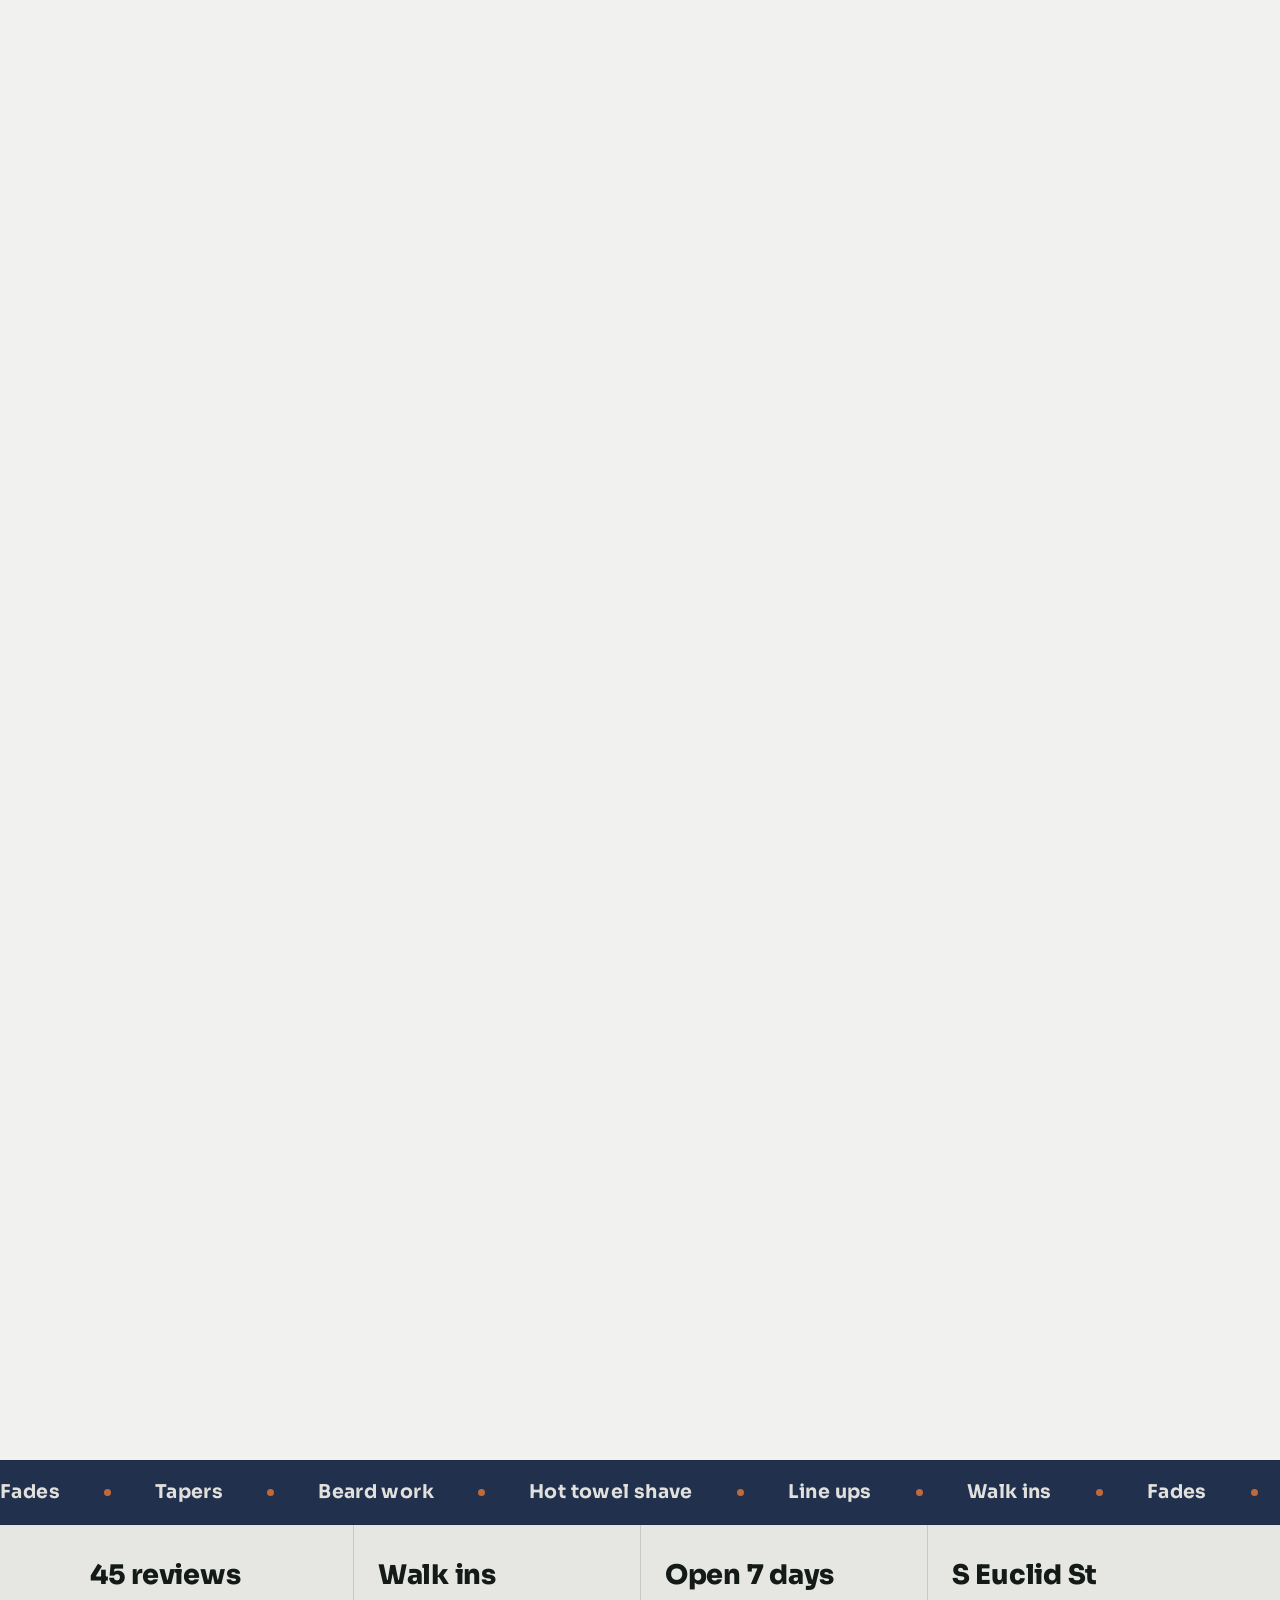
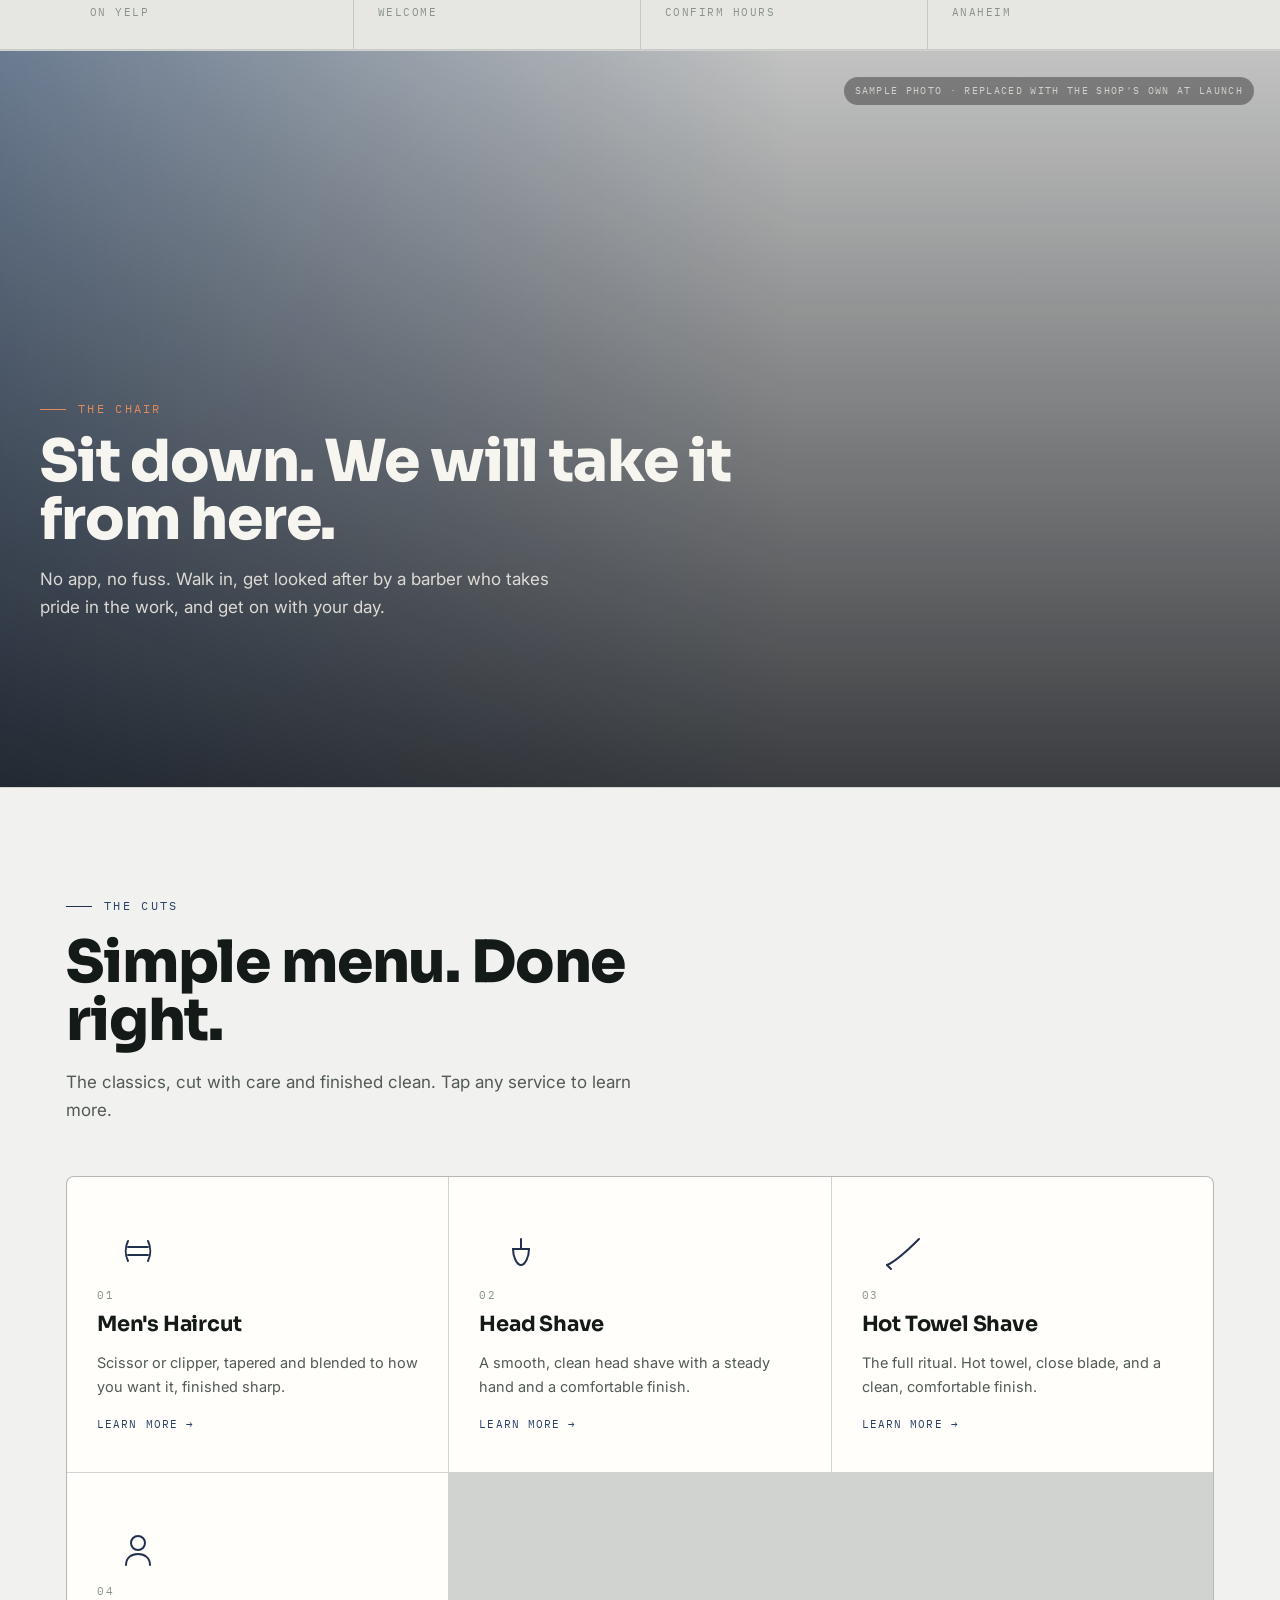
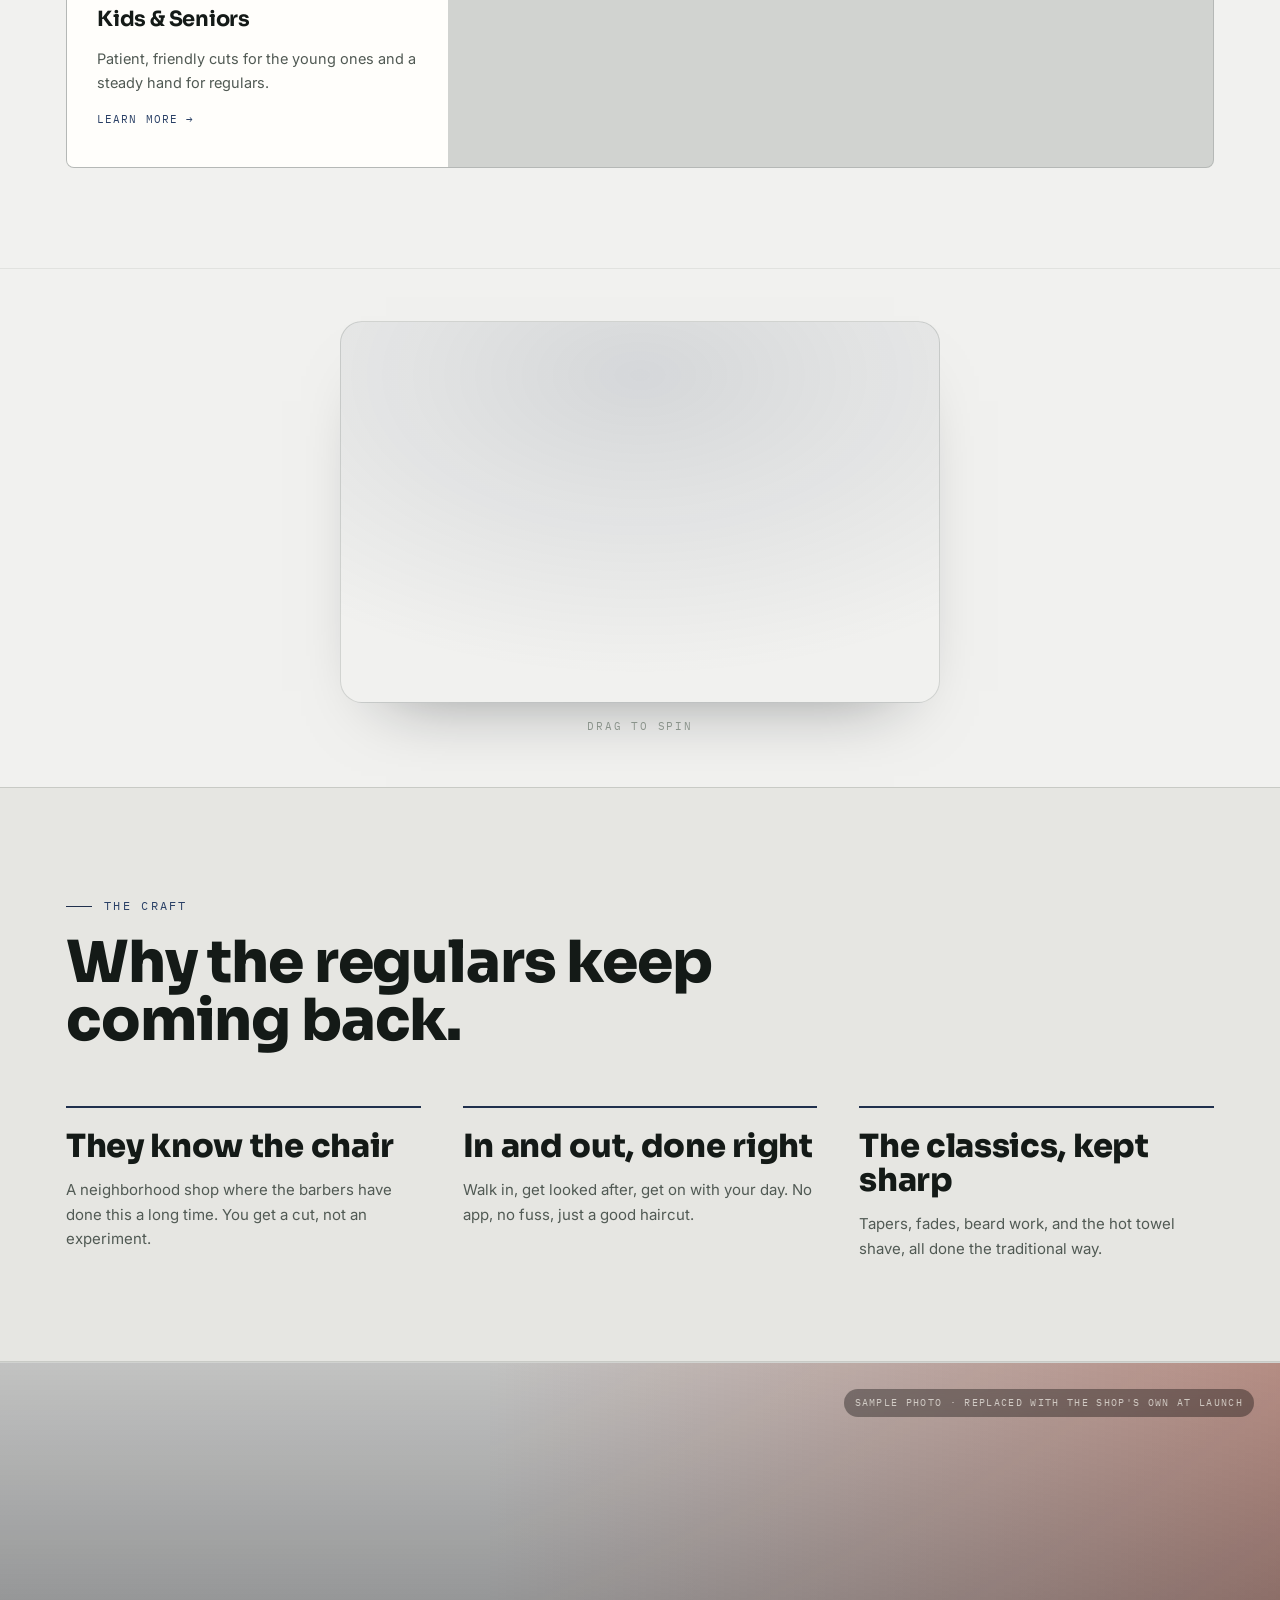
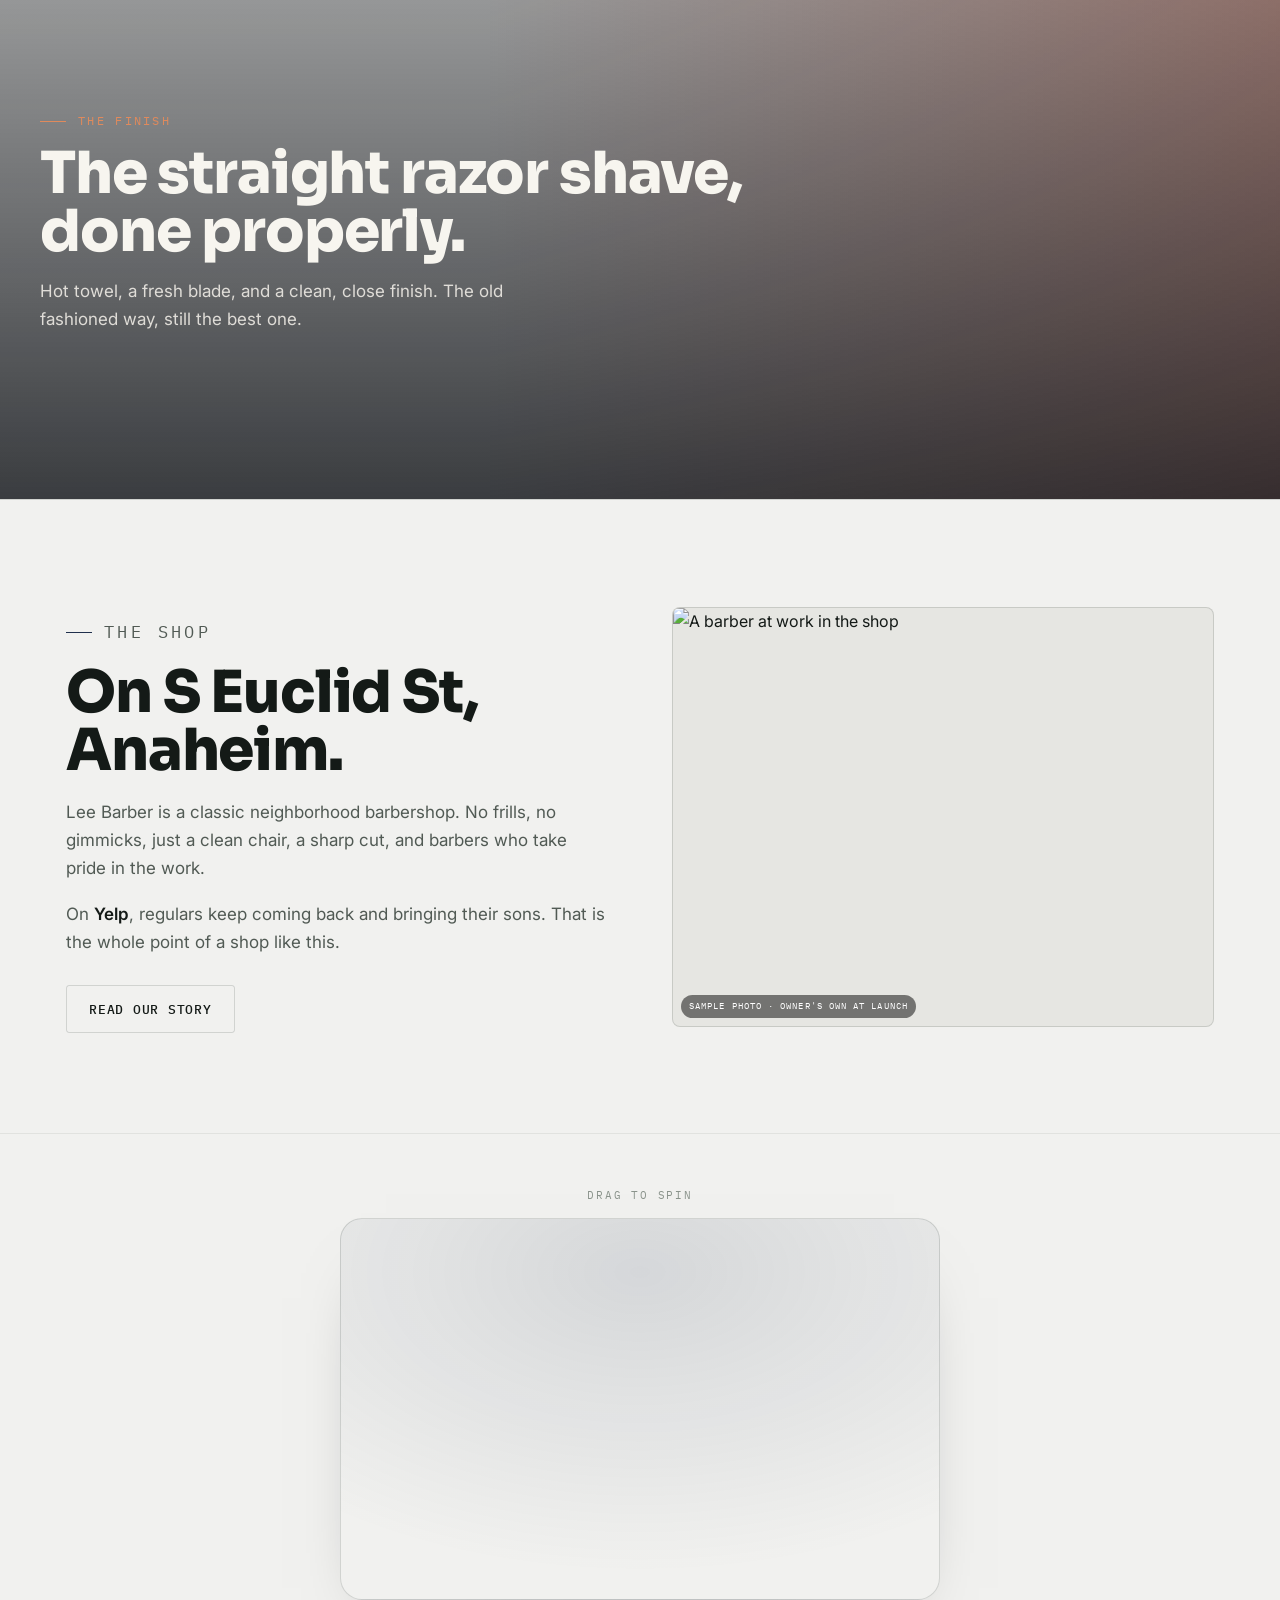
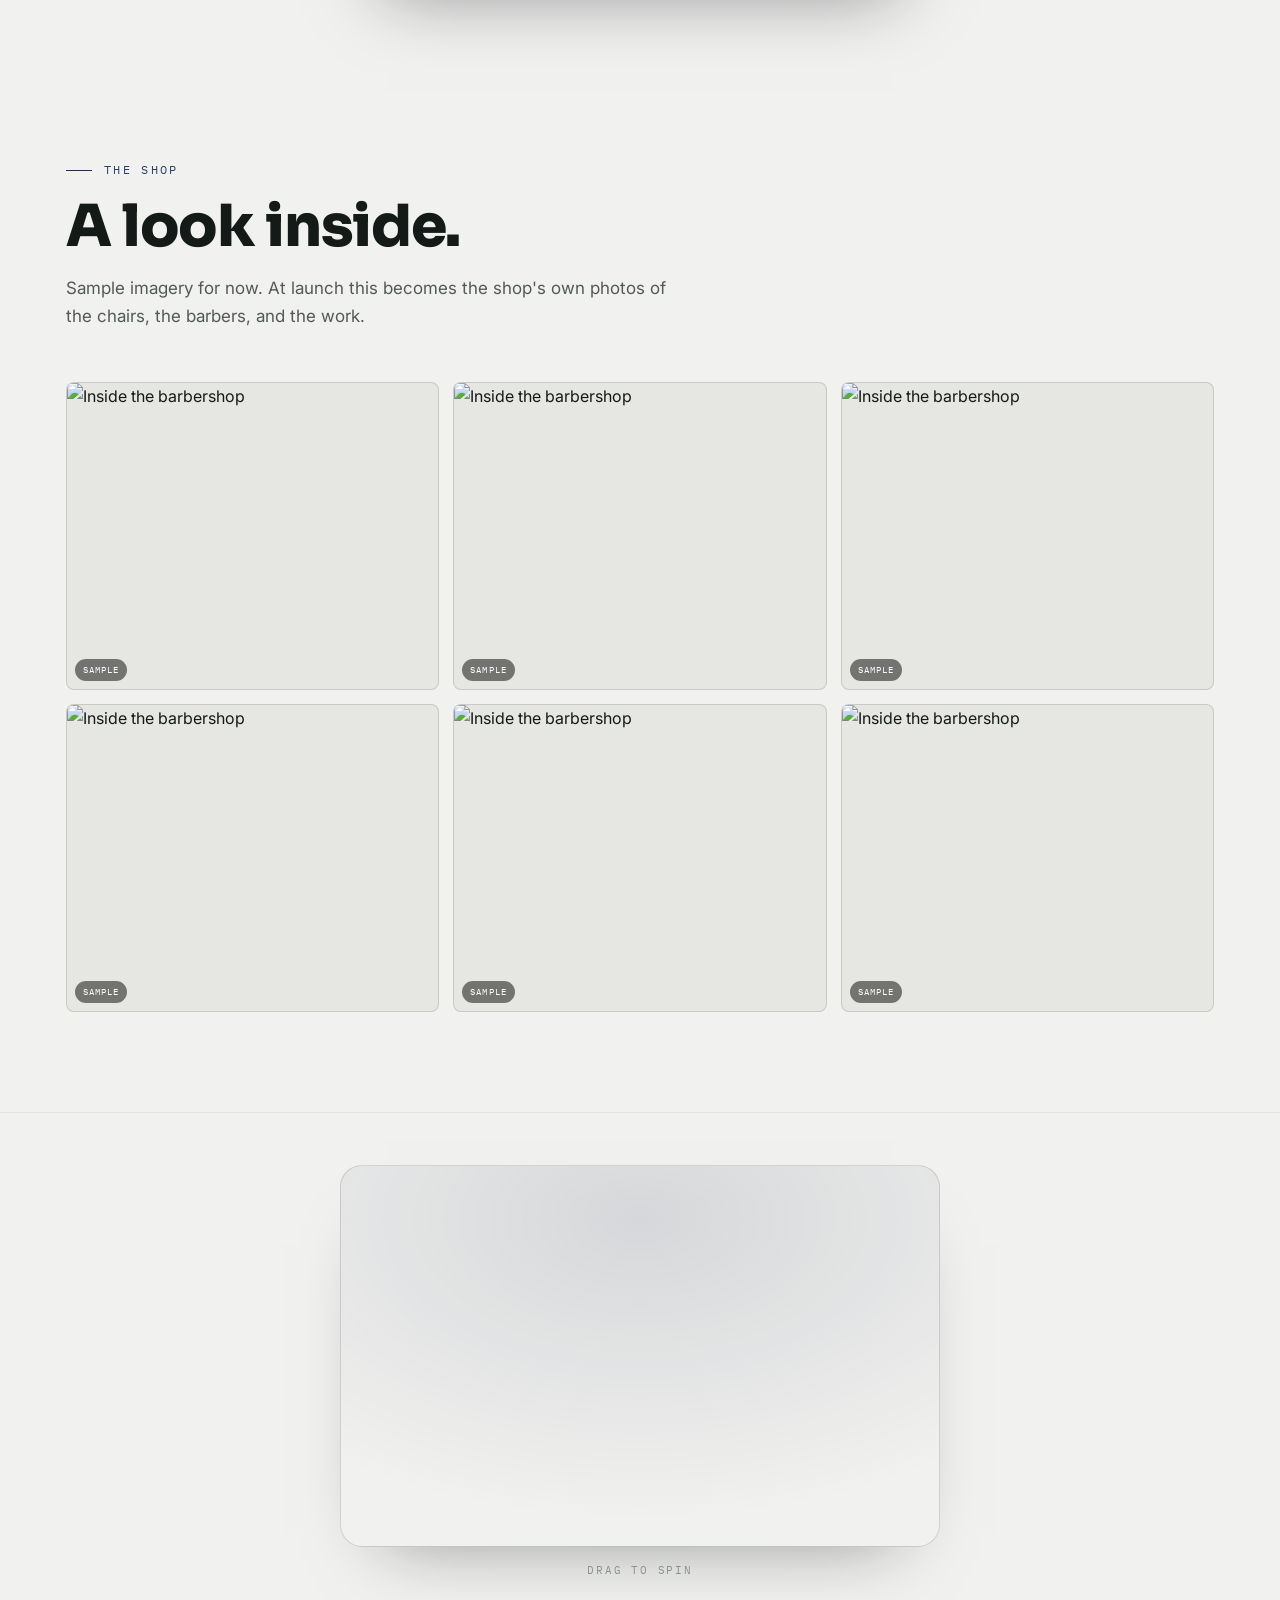
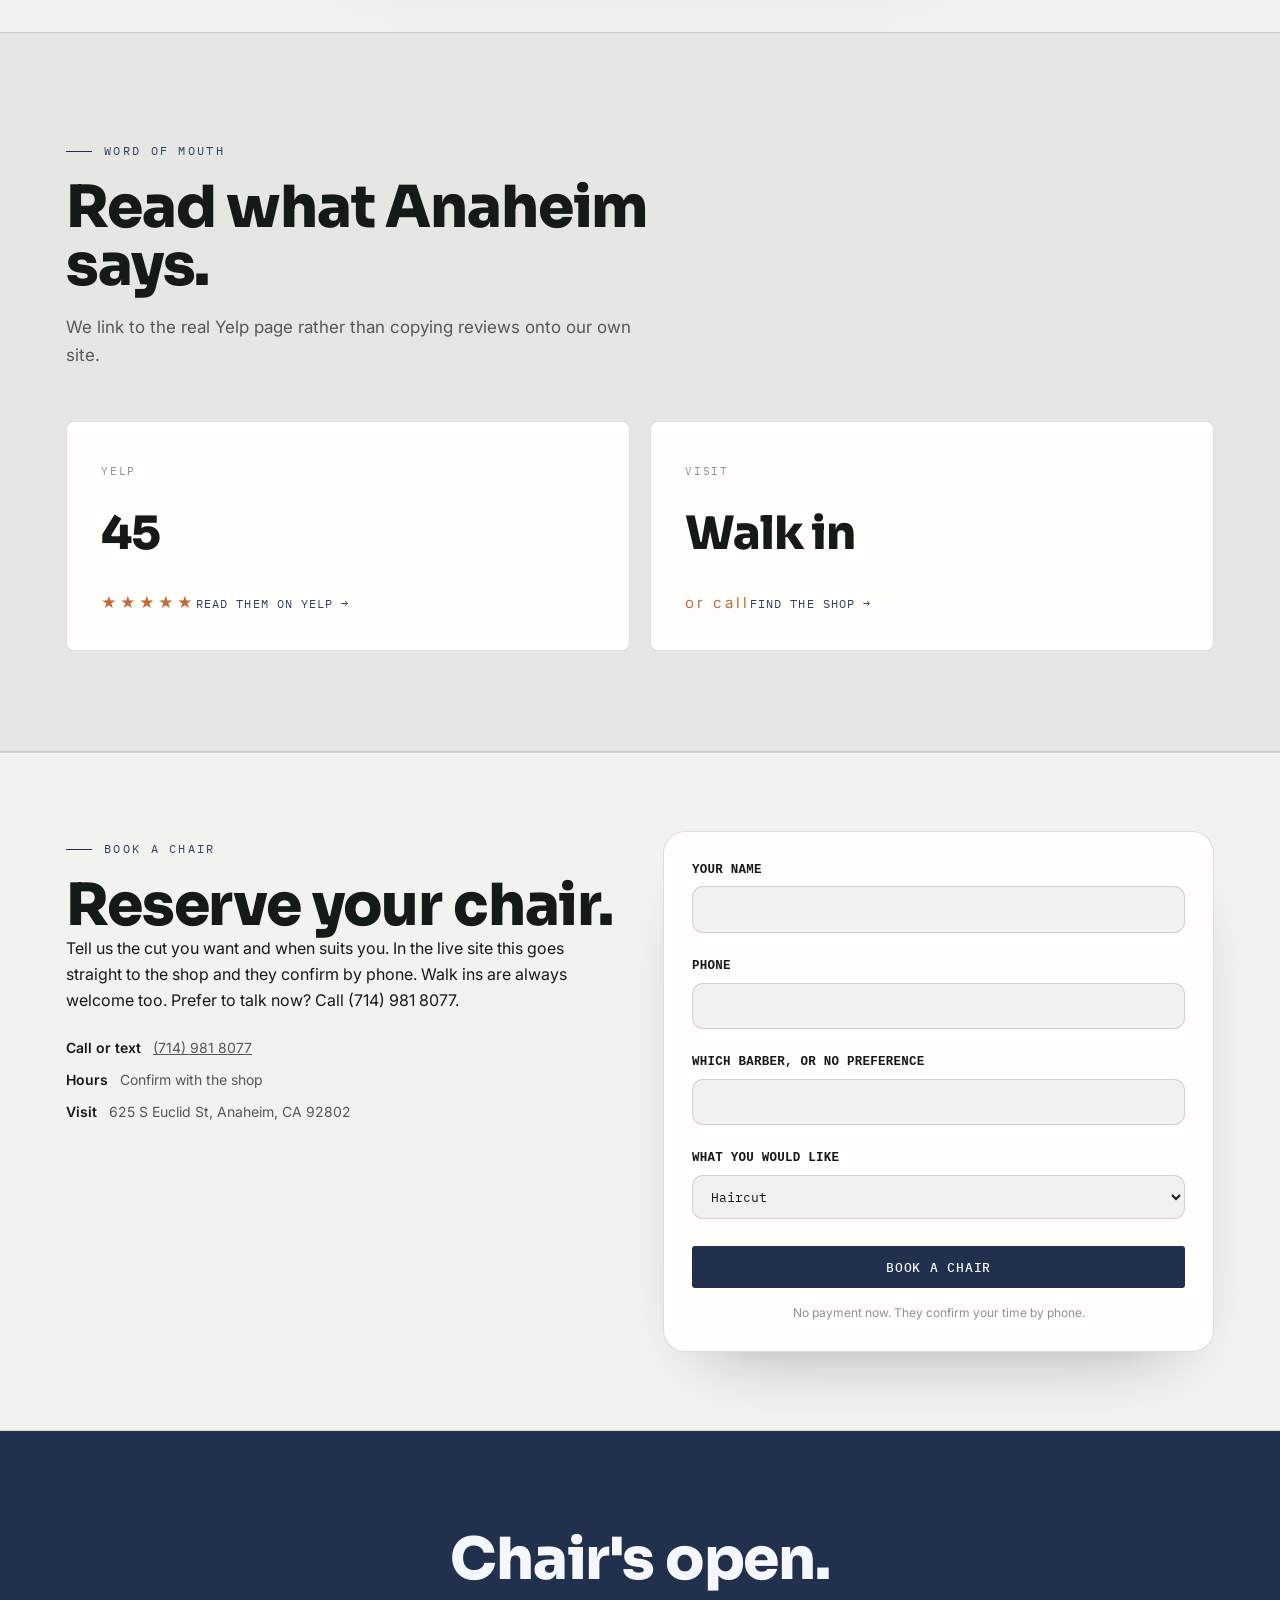
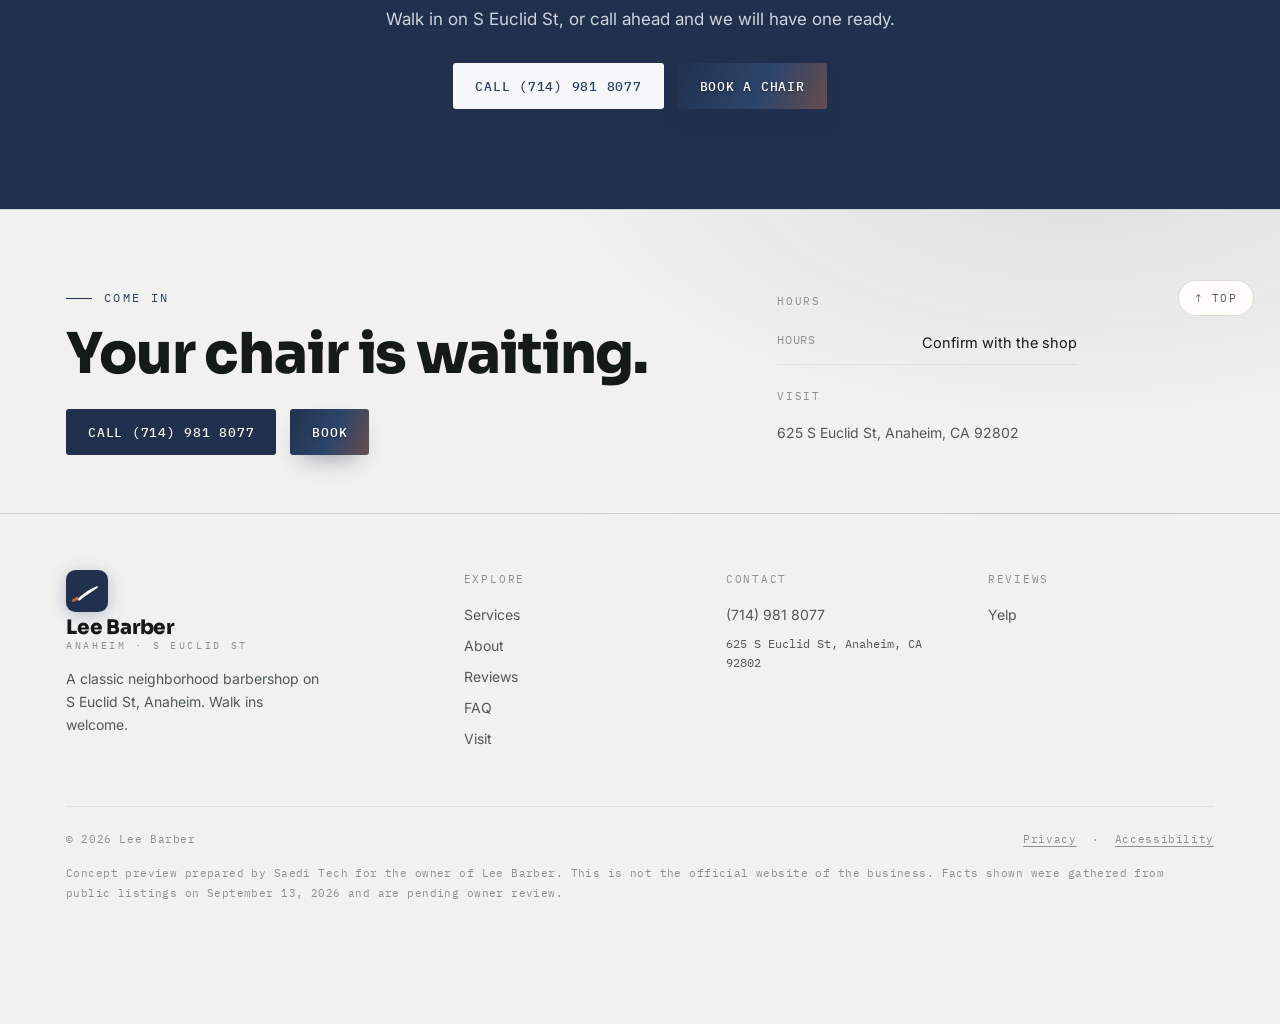
==== commit 7ed41a57: "Add bespoke business logo (header, footer, favicon)" ====
--- a/index.html
+++ b/index.html
@@ -7,7 +7,7 @@
 <title>Lee Barber · Anaheim Barbershop</title>
 <meta name="description" content="Lee Barber on S Euclid St, Anaheim. Men's cuts, clean fades, and straight razor shaves. Walk in or call (714) 981 8077." />
 <meta property="og:title" content="Lee Barber · Anaheim Barbershop" /><meta property="og:type" content="website" />
-<link rel="icon" href="data:image/svg+xml,%3Csvg xmlns='http://www.w3.org/2000/svg' viewBox='0 0 32 32'%3E%3Ccircle cx='16' cy='16' r='15' fill='%239e2b25'/%3E%3Crect x='13' y='6' width='6' height='20' rx='3' fill='%23f3ede1'/%3E%3Cpath d='M13 9l6 4M13 15l6 4M13 21l6 4' stroke='%23a9812f' stroke-width='2'/%3E%3C/svg%3E">
+<link rel="icon" href="data:image/svg+xml,%3Csvg xmlns='http://www.w3.org/2000/svg' viewBox='0 0 48 48'%3E%3Crect width='48' height='48' rx='11' fill='%2320304d'/%3E%3Cpath d='M13 33.4 C22 25 30 20.4 35.4 18.6 C36.6 18.2 37 19.6 36 20.4 C30.2 24.6 23 29 16.3 34.4 C14.8 35.5 13.4 35 13 33.4 Z' fill='%23fff'/%3E%3Crect x='6.4' y='31.9' width='8.6' height='3.4' rx='1.7' transform='rotate(-30 10.7 33.6)' fill='%23c06a3a'/%3E%3C/svg%3E">
 <link rel="preconnect" href="https://fonts.googleapis.com"><link rel="preconnect" href="https://fonts.gstatic.com" crossorigin>
 <link href="https://fonts.googleapis.com/css2?family=Sora:wght@600;700;800&family=Inter:wght@400;500;600&family=IBM+Plex+Mono:wght@400;500&display=swap" rel="stylesheet">
 <link rel="stylesheet" href="assets/site.css">
@@ -19,7 +19,7 @@
 <header class="sitehead" id="sitehead">
 <nav class="top" aria-label="Main">
   <div class="wrap navin">
-    <a class="logo" href="index.html" aria-label="Lee Barber, home"><svg class="emblem" viewBox="0 0 48 48" aria-hidden="true"><rect width="48" height="48" rx="11" fill="var(--indigo)"/><text x="24" y="34" font-size="27" text-anchor="middle" fill="var(--shu)" font-family="Sora,sans-serif" font-weight="800">L</text></svg><span class="wm"><span class="n">Lee Barber</span><span class="s">Anaheim · S Euclid St</span></span></a>
+    <a class="logo" href="index.html" aria-label="Lee Barber, home"><svg class="emblem" viewBox="0 0 48 48" aria-hidden="true"><rect width="48" height="48" rx="11" fill="var(--indigo)"/><path d='M13 33.4 C22 25 30 20.4 35.4 18.6 C36.6 18.2 37 19.6 36 20.4 C30.2 24.6 23 29 16.3 34.4 C14.8 35.5 13.4 35 13 33.4 Z' fill='#fff'/><rect x='6.4' y='31.9' width='8.6' height='3.4' rx='1.7' transform='rotate(-30 10.7 33.6)' fill='var(--shu)'/></svg><span class="wm"><span class="n">Lee Barber</span><span class="s">Anaheim · S Euclid St</span></span></a>
     <div class="navlinks"><a href="services.html">Services</a><a href="about.html">About</a><a href="reviews.html">Reviews</a><a href="faq.html">FAQ</a><a href="visit.html">Visit</a><a href="index.html#book">Book</a></div>
     <div class="navright">
       <button class="tgl" id="themeTgl" aria-label="Switch between day and night theme" aria-pressed="false"><svg id="icMoon" viewBox="0 0 24 24" fill="none" stroke="currentColor" stroke-width="2" stroke-linecap="round"><path d="M21 12.8A9 9 0 1 1 11.2 3a7 7 0 0 0 9.8 9.8z"/></svg><svg id="icSun" viewBox="0 0 24 24" fill="none" stroke="currentColor" stroke-width="2" stroke-linecap="round" style="display:none"><circle cx="12" cy="12" r="4"/><path d="M12 2v2M12 20v2M4.9 4.9l1.4 1.4M17.7 17.7l1.4 1.4M2 12h2M20 12h2M4.9 19.1l1.4-1.4M17.7 6.3l1.4-1.4"/></svg></button>
@@ -173,7 +173,7 @@
   </div></div></div>
   <div class="wrap foot-main">
     <div class="fgrid">
-      <div class="fbrand"><a class="logo" href="index.html" aria-label="Lee Barber, home"><svg class="emblem" viewBox="0 0 48 48" aria-hidden="true"><rect width="48" height="48" rx="11" fill="var(--indigo)"/><text x="24" y="34" font-size="27" text-anchor="middle" fill="var(--shu)" font-family="Sora,sans-serif" font-weight="800">L</text></svg><span class="wm"><span class="n">Lee Barber</span><span class="s">Anaheim · S Euclid St</span></span></a><p>A classic neighborhood barbershop on S Euclid St, Anaheim. Walk ins welcome.</p></div>
+      <div class="fbrand"><a class="logo" href="index.html" aria-label="Lee Barber, home"><svg class="emblem" viewBox="0 0 48 48" aria-hidden="true"><rect width="48" height="48" rx="11" fill="var(--indigo)"/><path d='M13 33.4 C22 25 30 20.4 35.4 18.6 C36.6 18.2 37 19.6 36 20.4 C30.2 24.6 23 29 16.3 34.4 C14.8 35.5 13.4 35 13 33.4 Z' fill='#fff'/><rect x='6.4' y='31.9' width='8.6' height='3.4' rx='1.7' transform='rotate(-30 10.7 33.6)' fill='var(--shu)'/></svg><span class="wm"><span class="n">Lee Barber</span><span class="s">Anaheim · S Euclid St</span></span></a><p>A classic neighborhood barbershop on S Euclid St, Anaheim. Walk ins welcome.</p></div>
       <div class="fcol"><p class="ft">Explore</p><a href="services.html">Services</a><a href="about.html">About</a><a href="reviews.html">Reviews</a><a href="faq.html">FAQ</a><a href="visit.html">Visit</a></div>
       <div class="fcol"><p class="ft">Contact</p><a href="tel:+17149818077">(714) 981 8077</a><p class="mono" style="font-size:12px">625 S Euclid St, Anaheim, CA 92802</p></div>
       <div class="fcol"><p class="ft">Reviews</p><a href="https://www.yelp.com/biz/lee-barber-anaheim" target="_blank" rel="noopener">Yelp</a></div>
